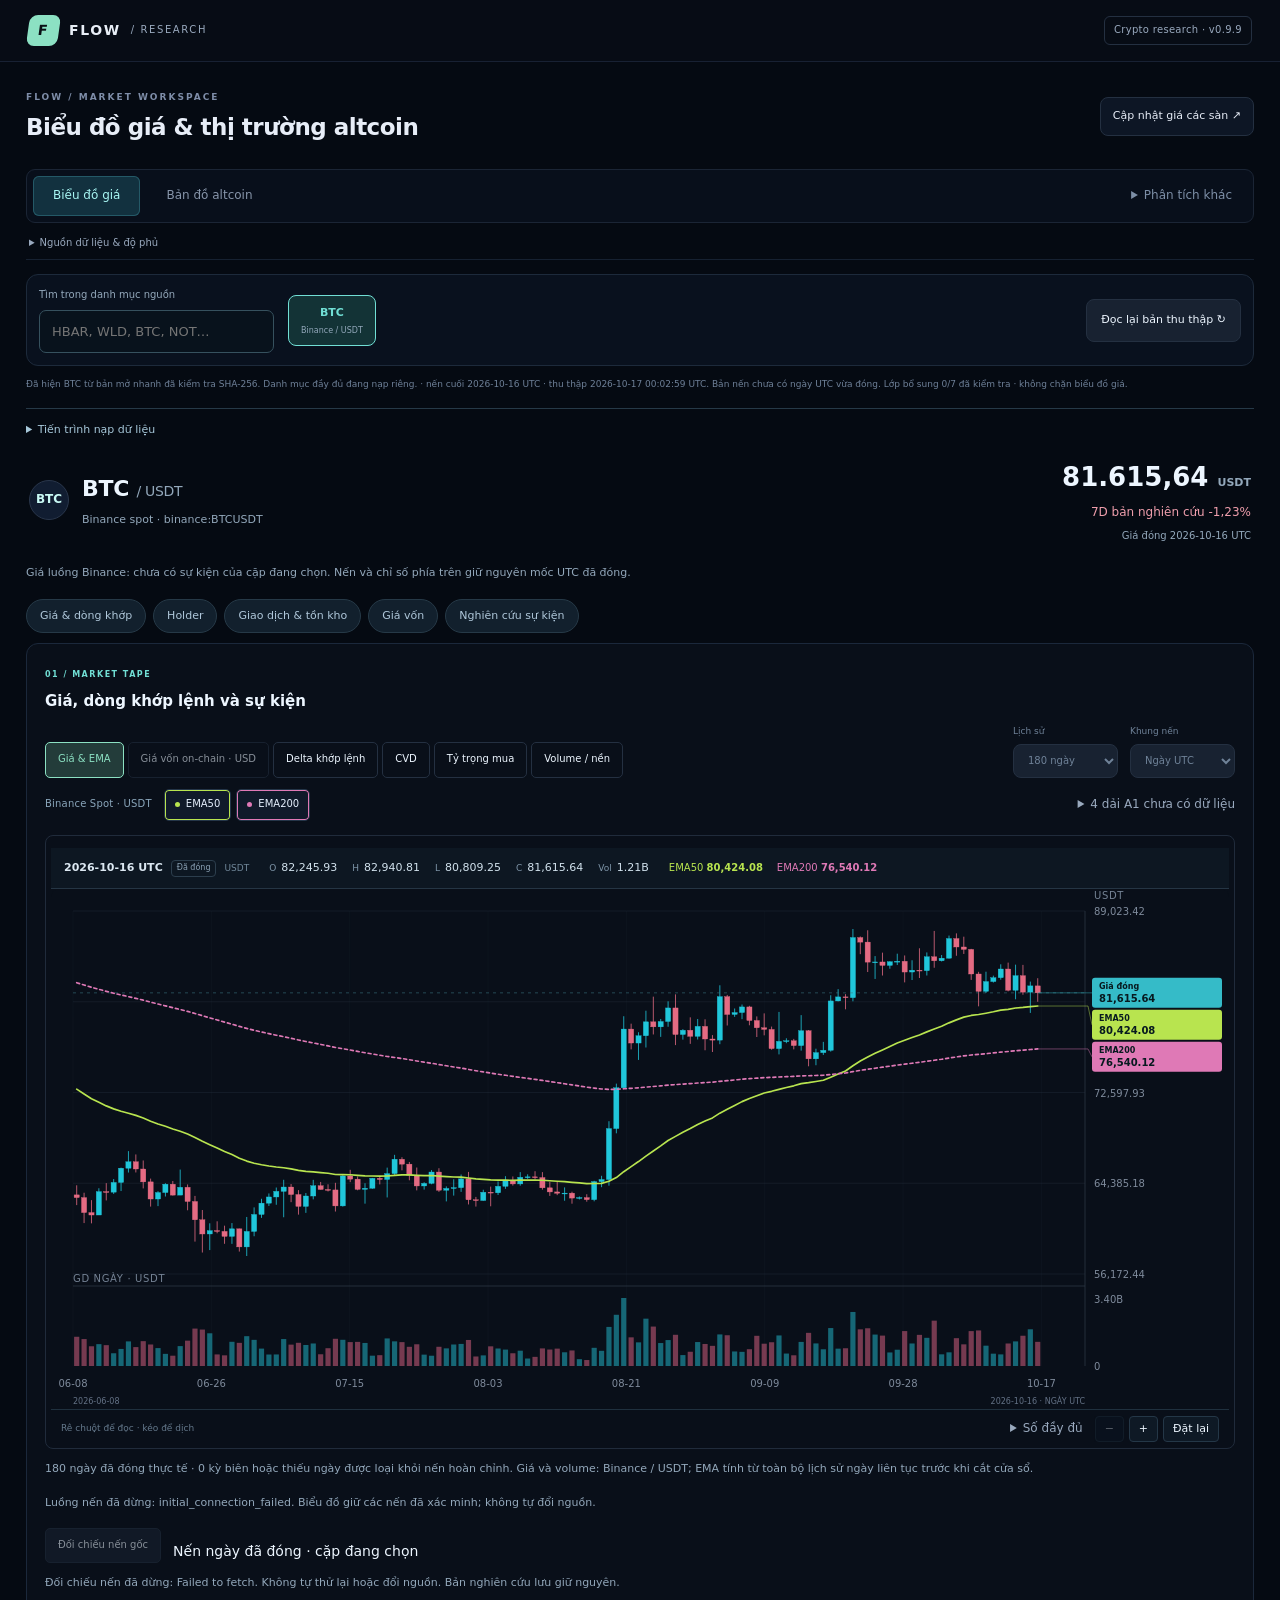
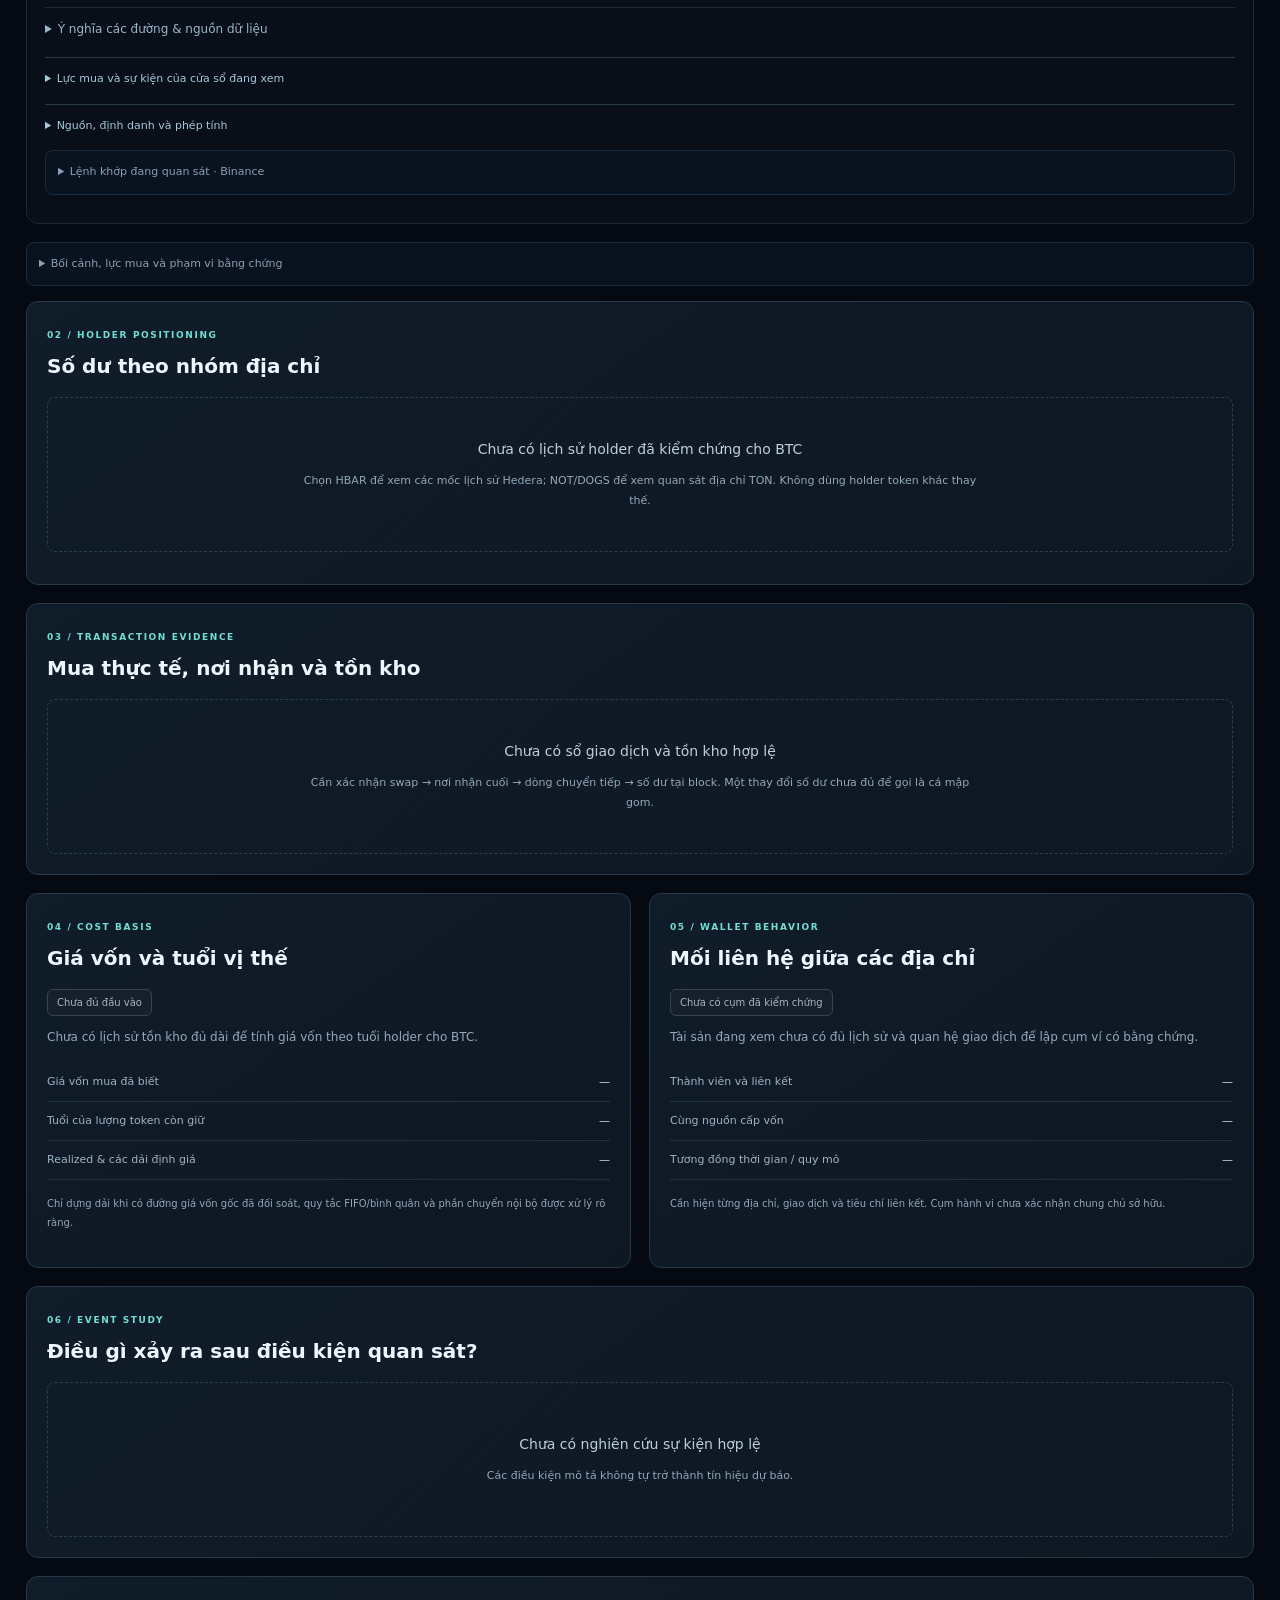
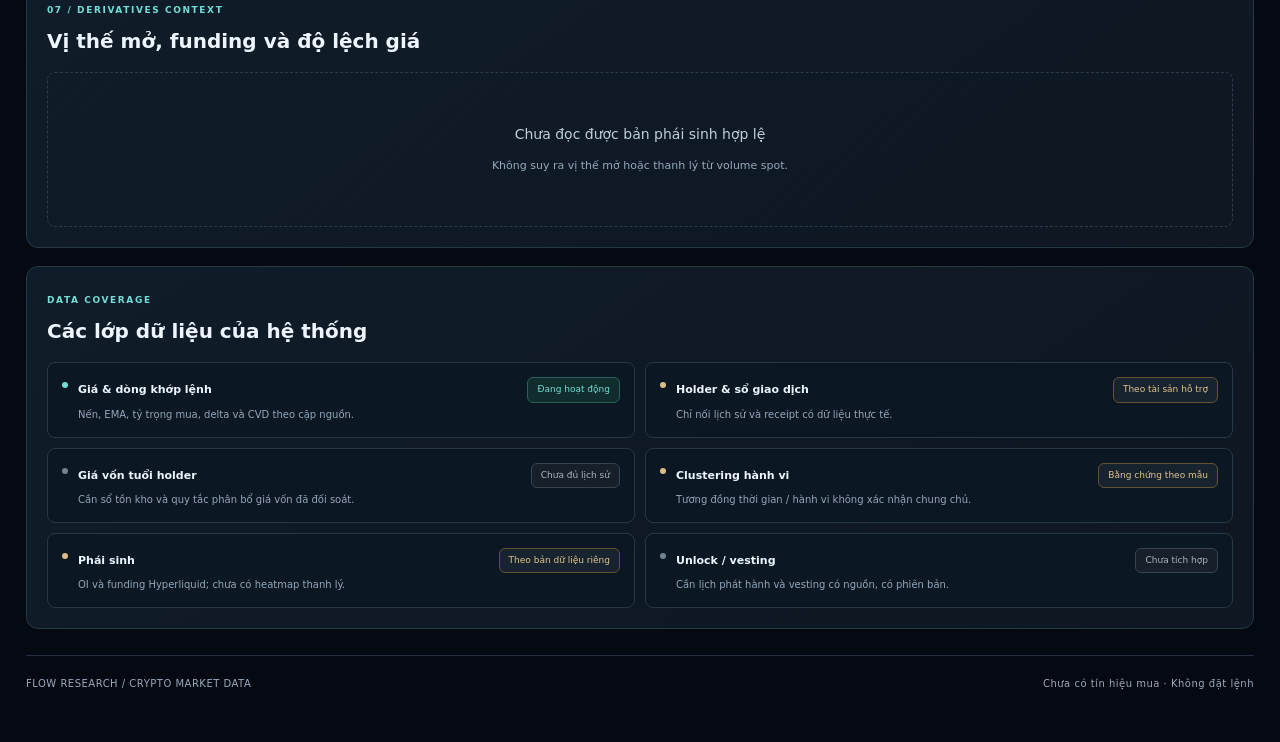
==== index.html @ a467e331 "Keep full-catalog scan scope accurate after source stops" ====
<!doctype html>
<html lang="vi">
<head>
<meta charset="utf-8">
<meta name="viewport" content="width=device-width,initial-scale=1">
<meta name="referrer" content="no-referrer">
<meta name="robots" content="noindex,nofollow">
<meta http-equiv="Content-Security-Policy" content="default-src 'none'; script-src 'self'; style-src 'self'; connect-src 'self' https://data-api.binance.vision https://api.bitget.com https://api.gateio.ws https://api.coingecko.com https://tonapi.io wss://data-stream.binance.vision wss://api.gateio.ws wss://ws.bitget.com https://api.coinlore.net; img-src 'self' data: https://c2.coinlore.com https://coin-images.coingecko.com https://assets.coingecko.com; base-uri 'none'; form-action 'none'; object-src 'none'">
<title>Flow Research · Crypto Market Research</title>
<link rel="stylesheet" href="style.css?v=94">
<link rel="stylesheet" href="terminal.css?v=98">
<link rel="stylesheet" href="market-overview.css?v=96">
<link rel="stylesheet" href="charts-view.css?v=98">
<link rel="stylesheet" href="cost-reference-view.css?v=95">
<link rel="stylesheet" href="market-hub.css?v=98">
<link rel="stylesheet" href="radar-view.css?v=96">
<link rel="stylesheet" href="focus-ui.css?v=95">
<script defer src="market.js?v=90"></script>
<script defer src="charts-core.js?v=90"></script>
<script defer src="charts-view.js?v=98"></script>
<script defer src="bubble-view.js?v=97"></script>
<script defer src="public-data.js?v=93"></script>
<script defer src="ecosystem.js?v=93"></script>
<script defer src="market-overview.js?v=95b"></script>
<script defer src="global-ui.js?v=96"></script>
<script defer src="live-market.js?v=94"></script>
<script defer src="live-orderflow.js?v=94"></script>
<script defer src="market-ui.js?v=97"></script>
<script defer src="coinlore-core.js?v=95"></script>
<script defer src="coinlore-live.js?v=96b"></script>
<script defer src="live-gate.js?v=95"></script>
<script defer src="live-bitget.js?v=95"></script>
<script defer src="market-windows.js?v=97"></script>
<script defer src="coingecko-market.js?v=99b"></script>
<script defer src="radar-view.js?v=97"></script>
<script defer src="market-hub.js?v=99b"></script>
<script defer src="holders.js?v=90"></script>
<script defer src="dex-evidence.js?v=90"></script>
<script defer src="onchain-ui.js?v=96"></script>
<script defer src="signal-core.js?v=90"></script>
<script defer src="instrument-classes.js?v=90"></script>
<script defer src="research-ui.js?v=96"></script>
<script defer src="intelligence-core.js?v=90"></script>
<script defer src="holder-history.js?v=90"></script>
<script defer src="chain-ledger.js?v=90"></script>
<script defer src="inventory-ledger.js?v=94"></script>
<script defer src="derivatives-core.js?v=93"></script>
<script defer src="cost-reference.js?v=95"></script>
<script defer src="cost-reference-view.js?v=95"></script>
<script defer src="live-candle.js?v=96"></script>
<script defer src="selected-history.js?v=97"></script>
<script defer src="terminal-ui.js?v=98"></script>
<script src="navigation.js?v=93" defer></script>
<script src="operations.js?v=97" defer></script>
</head>
<body class="focused-workspace">
<header><a class="brand" href="./"><span class="mark">F</span>FLOW<span class="wordmark">/ RESEARCH</span></a><span class="badge">Crypto research · v0.9.9</span></header>
<main>
<div class="workspace-title"><div><span class="eyebrow">FLOW / MARKET WORKSPACE</span><h1>Biểu đồ giá &amp; thị trường altcoin</h1></div><button id="load">Cập nhật giá các sàn ↗</button></div>
<nav aria-label="Các mục"><button class="tab active" data-panel="terminal">Biểu đồ giá</button><button class="tab" data-panel="market">Bản đồ altcoin</button><details class="nav-more"><summary>Phân tích khác</summary><div><button class="tab" data-panel="research">Bộ lọc giá &amp; lệnh</button><button class="tab" data-panel="onchain">Ví &amp; giao dịch</button><button class="tab" data-panel="evidence">Độ phủ tính năng</button><button class="tab" data-panel="method">Phương pháp</button></div></details></nav>
<details class="source-summary"><summary>Nguồn dữ liệu &amp; độ phủ</summary><div id="status" class="status" role="status" aria-live="polite">Đang kiểm tra dữ liệu…</div><p id="automation-status" class="status" role="status">Đang kiểm tra lịch cập nhật…</p><div class="metrics"><article><span>CẶP / SÀN</span><strong id="count">—</strong><small>Đếm riêng từng cặp/sàn</small></article><article><span>NGUỒN GIÁ</span><strong id="source-count">—</strong><small id="coverage-sub">Chưa kiểm tra kết nối</small></article><article><span>SỰ KIỆN MỚI NHẤT</span><strong id="asof" class="small-value">—</strong><small id="fetched">Thời điểm nguồn</small></article><article><span>PHẠM VI VÍ</span><strong id="wallet-scope" class="small-value">—</strong><small>Chi tiết trong Phân tích khác</small></article></div></details>
<section id="terminal" class="panel"></section>
<section id="research" class="panel" hidden>
<div class="card research-intro"><div class="card-head"><div><div class="eyebrow">BỘ LỌC MÔ TẢ ĐỘC LẬP · BINANCE SPOT / USDT</div><h2>Áp lực mua khi giá chưa tăng nhiều</h2><p class="small">Xem lực khớp lệnh 7D/30D và volume trên toàn danh mục nguồn, rồi kiểm tra biểu đồ dài ngày. Chưa xác nhận ví lớn tích lũy hoặc hiệu quả dự báo.</p></div><button id="research-reload">Đọc lại bản thu thập ↻</button></div>
<div class="metrics"><article><span>CẶP ĐÃ THỬ TRONG DANH MỤC</span><strong id="research-eligible">—</strong><small>Danh mục Binance spot/USDT tại lần thu thập</small></article><article><span>ĐỦ ĐẦU VÀO SAU LỌC LOẠI</span><strong id="research-valid">—</strong><small>Ít nhất 37 ngày liên tục · đủ taker/volume</small></article><article><span>ĐẠT ĐIỀU KIỆN ĐANG CHỌN</span><strong id="research-matched">—</strong><small>Chưa xác nhận bằng ví · chưa phải lệnh mua</small></article><article><span>NGÀY UTC ĐÃ ĐÓNG CUỐI</span><strong id="research-end" class="research-date">—</strong><small>Không dùng nến ngày đang hình thành</small></article></div>
<p id="research-status" class="small" role="status" aria-live="polite">Đang kiểm tra hồ sơ thu thập…</p>
<details class="research-criteria"><summary>Điều kiện lọc · xem và điều chỉnh số đo</summary><p class="small">Các ngưỡng mặc định là điều kiện nghiên cứu. Kết quả kiểm định lịch sử của cấu hình mặc định nằm trong Phân tích token; chỉnh ngưỡng ở đây không chạy lại kiểm định. Hai cửa sổ volume không chồng lấn; tỷ trọng mua tính bằng tổng quote, không lấy trung bình tỷ lệ từng ngày.</p><div class="criteria-inputs"><label>Taker mua 7D lớn hơn (%)<input id="criteria-buy7" type="number" value="52" min="0" max="100" step="0.5"></label><label>Taker mua 30D lớn hơn (%)<input id="criteria-buy30" type="number" value="50" min="0" max="100" step="0.5"></label><label>Giá 30D từ (%)<input id="criteria-price-min" type="number" value="-30" min="-100" step="1"></label><label>Giá 30D tối đa (%)<input id="criteria-price-max" type="number" value="15" min="-100" step="1"></label><label>Volume 7D / nền 30D tối thiểu<input id="criteria-volume" type="number" value="1.1" min="0" step="0.1"></label><button id="research-apply">Áp dụng điều kiện</button></div><p id="research-filter-status" class="small" role="status"></p></details>
<div class="research-filters"><label>Tìm mã trong toàn danh mục<input id="research-search" type="search" placeholder="WLD, HBAR, W, STRK, ZRO…" maxlength="80"></label><label>Hiển thị<select id="research-scope"><option value="candidate">Đạt điều kiện đang chọn</option><option value="eligible">Tất cả đủ dữ liệu</option><option value="all">Tất cả đã thu thập</option></select></label><label>Loại tài sản<select id="research-assets"><option value="excludeKnown">Ẩn bStocks/stablecoin/EUR đã xác minh</option><option value="all">Giữ toàn bộ danh mục gốc</option></select></label><label>Sắp xếp<select id="research-sort"><option value="delta7">Mua − bán chủ động 7D</option><option value="buyShare7">Tỷ trọng mua 7D</option><option value="buyShare30">Tỷ trọng mua 30D</option><option value="volumeRatio7vsPrior30">Volume / nền trước đó</option><option value="return30">Biến động 30D</option></select></label></div>
<p id="research-asset-note" class="small"></p><div id="research-body"><div class="chart-empty">Đang đọc nến có nguồn gốc và đối chiếu dữ liệu…</div></div><div class="pagination"><span id="research-page" class="small"></span><div><button id="research-prev" disabled>← Trước</button><button id="research-next" disabled>Tiếp →</button></div></div><p class="small">*Volume/ngày của 7 ngày cuối ÷ volume/ngày của 30 ngày ngay trước đó. Mua − bán chủ động là chênh lệch lệnh khớp, đơn vị USDT; chưa xác định người mua hoặc lượng token còn giữ.</p>
</div>
<div class="card chart-card"><div class="card-head"><div><div class="eyebrow">BẢN ĐỒ SỐ ĐO · KHÔNG PHẢI ASI</div><h2>Tỷ trọng mua 7D × biến động giá 30D</h2><p class="small">Bấm điểm hoặc tên cặp để xem nến, EMA200, delta, CVD và lịch sử tỷ trọng mua.</p></div><span class="badge">Nến ngày đã đóng · có thể kiểm tra nguồn</span></div><div id="research-map"></div><p id="research-map-meta" class="chart-note"></p><details><summary>Các cặp thiếu đầu vào và lỗi thu thập</summary><p id="research-exclusions" class="small"></p></details></div>
<div class="card prose"><h2>Phần giá vốn trong ảnh bạn gửi</h2><p>Ảnh WLD/HBAR/CC có giá vốn theo tuổi holder và các dải Realized, Balance, Delta, Undervalue, Diamond. Bản này có lịch sử số dư ở phạm vi đã ghi, nhưng chưa có sổ giá vốn và tuổi lô token để tính những giá trị đó; EMA50/EMA200 là đường trung bình giá và được ghi riêng. Chưa có bộ phân loại Strategic Capital hoặc Shark/Whale Action. Kiểm định bộ lọc lực mua được hiển thị riêng, chưa chứng minh khả năng phát hiện trước đợt tăng.</p><p class="small">Bộ lọc này chỉ dùng danh mục Binance đã thu thập. Bản đồ giá nhiều nguồn ở mục Thị trường và dữ liệu ví ở mục Ví & DEX có độ phủ khác nhau. Số cặp đã quét không đồng nghĩa số coin đã xác nhận cá mập mua.</p><p class="small">Nguồn phân loại: <a href="https://www.binance.com/vi/support/announcement/detail/4fea39f8b6e54e1b88e388fc90ce323e" target="_blank" rel="noopener noreferrer">Danh sách bStocks ↗</a> · <a href="https://www.binance.com/en/support/announcement/detail/65af5039eae04563b47e424b9cae77ed" target="_blank" rel="noopener noreferrer">XUSD ↗</a>. Phân loại được đối chiếu ngày 16/10/2026, chưa bảo đảm danh sách bao phủ mọi sản phẩm mới.</p></div>
</section>
<section id="market" class="panel" hidden>
<section id="market-hub" aria-label="Bản đồ altcoin nhiều nguồn"></section>
<details class="legacy-reference"><summary>Chi tiết luồng Binance</summary><section id="live-market" class="live-market-card" aria-label="Giá Binance trực tiếp"><div class="live-market-head"><div><strong>Binance Spot/USDT trực tiếp khi trang mở</strong><p id="live-market-status" class="small" role="status">Đang chuẩn bị luồng giá…</p></div><button id="live-market-toggle" type="button" aria-pressed="true">Tạm dừng</button></div><p id="live-market-clock" class="small"></p><p id="live-market-scope" class="small"></p></section>
</details>
<details class="legacy-reference"><summary>Tham chiếu CoinGecko · bản lưu và kiểm đếm nguồn</summary><div class="card chart-card global-card"><div class="card-head"><div><div class="eyebrow">THAM CHIẾU RỘNG · COINGECKO · USD</div><h2>Giá tổng hợp theo tài sản</h2><p class="small">Giá và biến động do nhà cung cấp báo cáo. Bấm bóng để xem định danh, số đo và thời điểm nguồn; thanh khoản khớp lệnh và sự đồng thuận giữa các nguồn chưa được xác minh cho mọi tài sản.</p></div><button id="global-refresh">Đọc lại bản quét</button></div>
<div class="metrics context-metrics"><article><span>TÀI SẢN CÓ GIÁ TRONG BẢN ĐỌC</span><strong id="global-priced">—</strong><small>Bản giá đã lưu · chờ xác minh phạm vi</small></article><article><span>MÃ TRONG DANH MỤC NGUỒN</span><strong id="global-catalog">—</strong><small>Xem sổ kiểm đếm và thời điểm từng đợt</small></article><article><span>CHUỖI CÓ DỮ LIỆU TVL</span><strong id="ecosystem-count">—</strong><small>DefiLlama · không phải dòng mua token</small></article></div>
<div class="global-controls"><label>Tìm tài sản<input id="global-search" type="search" placeholder="Bitcoin, Ethereum, W…" maxlength="80"></label><div class="segmented" aria-label="Khung biến động giá"><button data-global-period="24h" aria-pressed="true" class="selected">Ngày · 24H</button><button data-global-period="7d" aria-pressed="false">7 ngày</button><button data-global-period="30d" aria-pressed="false">30 ngày</button></div><label>Số bóng<select id="global-limit"><option value="150">150 · toàn cảnh</option><option value="80">80 · dễ đọc</option><option value="200">200 · bản đồ dày</option></select></label></div>
<p id="global-status" class="small" role="status">Đang đọc nguồn tham chiếu…</p><div id="global-map" class="chart-box market-chart"><div class="empty">Đang kiểm tra dữ liệu…</div></div><p id="global-meta" class="chart-note"></p><p id="global-coverage" class="small"></p><p id="global-updated" class="small"></p><p class="small">7D/30D ở đây là biến động giá trong cửa sổ của nhà cung cấp; nến tuần và tháng theo lịch UTC nằm trong chi tiết từng cặp sàn bên dưới. Không cộng volume USD tổng hợp với volume USDT từng sàn.</p></div>
</details>
<details class="card"><summary>Nhóm ngành và narrative · dữ liệu vốn hóa, volume có nguồn</summary><section id="market-sector-overview"></section></details>
<details class="card"><summary>Bối cảnh liên chuỗi · TVL và giá trị stablecoin lưu hành</summary><p class="small">Hai đại lượng mô tả hệ sinh thái; thay đổi giá trị không chứng minh tiền mới mua coin hoặc ví cá mập còn giữ.</p><div class="card-head"><h2>Giá trị stablecoin lưu hành · USD</h2><label>Lịch sử <select id="supply-window"><option value="30">30 ngày</option><option value="90" selected>90 ngày</option><option value="365">365 ngày</option></select></label></div><div id="supply-chart" class="supply-chart"></div><p id="supply-meta" class="small"></p><h3>10 chuỗi có TVL lớn nhất trong bản đọc</h3><div id="chains-table" class="table-scroll"></div><p id="chains-meta" class="small"></p><p class="small">Nguồn DefiLlama. Các bảng TVL và stablecoin ghép theo tên chuỗi trùng khớp; thiếu được để trống, chưa gộp tên đồng nghĩa hoặc tuyên bố bao phủ mọi blockchain.</p></details>
<div class="section-label"><div class="eyebrow">DỮ LIỆU THEO TỪNG SÀN · USDT</div><h2>Đối chiếu khớp lệnh và nến</h2><p class="small">Mỗi cặp/sàn được giữ riêng. Độ phủ bên dưới là danh mục USDT đủ điều kiện, không phải toàn bộ thị trường crypto.</p></div>
<div class="card filters-card"><div class="filters"><label>Tìm mã<input id="search" type="search" placeholder="BTC, W, STRK…" autocomplete="off" maxlength="80"></label><label>Nguồn thị trường<select id="source"><option value="all">Tất cả sàn đã kết nối</option><option value="binance">Binance</option><option value="bitget">Bitget</option></select></label><label>Sắp xếp bảng<select id="sort"><option value="turnover24">Giá trị giao dịch 24H</option><option value="base">Tên mã</option><option value="return24">Biến động giá 24H</option></select></label></div></div>
<div class="card chart-card"><div class="card-head"><div><div class="eyebrow">THỊ TRƯỜNG SPOT · 24 GIỜ</div><h2>Bản đồ thị trường</h2><p class="small">Màu thể hiện giá tăng/giảm. Bấm vào một điểm để xem nến và lực khớp lệnh.</p></div><div class="segmented"><button id="view-bubbles" class="selected" aria-pressed="true">Bong bóng</button><button id="view-scatter" aria-pressed="false">Giá × giao dịch</button></div></div><div class="bubble-options"><label>Kích thước bóng<select id="bubble-size"><option value="magnitude">Theo biến động giá</option><option value="equal">Bằng nhau</option><option value="turnover">Theo giá trị giao dịch</option></select></label><label>Số bóng<select id="bubble-count"><option value="150">150</option><option value="80">80</option><option value="200">200</option></select></label></div><div id="overview-chart" class="chart-box empty"><strong>Đang đọc dữ liệu…</strong></div><p id="overview-meta" class="chart-note"></p><details><summary>Các cặp bị loại khỏi biểu đồ</summary><p id="chart-exclusions" class="small"></p></details></div>
<div class="card chart-card"><div class="card-head"><div><div class="eyebrow">NẾN NGÀY ĐÃ ĐÓNG · BINANCE</div><h2>Bản đồ lực mua 7 ngày</h2><p class="small">Trục ngang: giá 7D. Trục dọc: tổng quote chủ động mua / tổng quote giao dịch 7D.</p></div><span class="badge">Chưa phải ASI hoặc cá mập</span></div><div id="flow-chart" class="chart-box empty"><strong>Đang kiểm tra lịch sử có nguồn…</strong></div><p id="flow-meta" class="chart-note"></p><details><summary>Chi tiết thiếu dữ liệu và ghi nhận của bộ thu thập</summary><p id="flow-exclusions" class="small"></p></details><div class="history-actions"><label>Đọc lại lịch sử theo bộ lọc<select id="history-count"><option value="30">30 cặp Binance có giao dịch lớn nhất</option><option value="100">100 cặp Binance có giao dịch lớn nhất</option><option value="all">Tất cả cặp Binance đang lọc</option></select></label><button id="load-history">Cập nhật lịch sử</button><button id="cancel-history" hidden>Dừng</button></div><p id="history-status" class="small" role="status"></p><p class="small">Bitget và Gate không có trường taker mua trong nguồn nến đang dùng; WhiteBIT chưa hỗ trợ nến lịch sử. Các nguồn này không được đặt lên trục lực mua Binance. Những cặp chưa đủ lịch sử hoặc thiếu ngày sẽ bị loại có lý do.</p></div>
<div class="card"><div class="card-head"><div><h2>Độ phủ nguồn dữ liệu</h2><p class="small">Số cặp được đối chiếu với danh sách niêm yết của từng sàn. Nguồn lỗi và dữ liệu cũ luôn được ghi rõ.</p></div><span class="badge">4 sàn đã kết nối · độ phủ riêng từng lớp</span></div><div id="coverage" class="source-grid"></div><p class="small">Binance, Gate, WhiteBIT: cặp spot/USDT đang hoạt động; nguồn danh mục này chưa phân loại tài sản cơ sở. Bitget: chỉ sản phẩm được nguồn phân loại crypto. Danh mục chưa được xác nhận chỉ gồm coin thuần crypto và chưa bao phủ toàn thị trường. Giao dịch trên sàn không xác định người mua.</p></div>
<div class="card"><div class="card-head"><div><h2>Danh mục khám phá</h2><p class="small">Danh sách lấy từ nguồn, không giới hạn ở 25 mã khởi tạo. Mỗi dòng là một cặp trên một sàn.</p></div><button id="export" disabled>Xuất bằng chứng</button></div>
<div id="table" class="empty"><strong>Chưa có dữ liệu hợp lệ</strong><p>Số liệu chỉ xuất hiện sau khi đọc được nguồn hoặc bản lưu có nguồn gốc.</p></div>
<div class="pagination"><span id="page-info" class="small"></span><div><button id="prev" disabled>← Trước</button><button id="next" disabled>Tiếp →</button></div></div>
</div>
<details class="card"><summary>Nhật ký đọc nguồn</summary><pre id="log">Chưa gửi yêu cầu mạng.</pre></details>
</section>
<section id="onchain" class="panel" hidden>
<div class="section-label onchain-intro"><div class="eyebrow">BẰNG CHỨNG ON-CHAIN · PHẠM VI ĐÃ KẾT NỐI</div><h2>Từ giao dịch tới số dư thực tế</h2><p class="small">Trang này giữ dữ liệu ba token TON và mẫu pool WETH/USDC. Mục Phân tích token bổ sung lịch sử HBAR và giao dịch UNI/LINK/AAVE. Địa chỉ tài khoản, người gửi giao dịch, nơi nhận token và chủ sở hữu hưởng lợi là những khái niệm khác nhau. Chưa xác nhận cá mập tích lũy hoặc tái tạo mô hình A1Radar.</p></div>
<div class="card holders-card"><div class="card-head"><div><div class="eyebrow">TON MAINNET · TONAPI</div><h2>Top địa chỉ giữ token</h2><p class="small">Phân bố số dư và thay đổi giữa các lần đọc thật, theo đúng master contract.</p></div><button id="holder-refresh" disabled>Cập nhật token đang chọn ↗</button></div>
<div id="holder-tokens" class="segmented" aria-label="Token TON"><button data-holder-token="ston" class="selected" aria-pressed="true">STON</button><button data-holder-token="not" aria-pressed="false">NOT</button><button data-holder-token="dogs" aria-pressed="false">DOGS</button></div>
<p id="holder-status" class="small" role="status" aria-live="polite">Đang kiểm tra bản số dư có nguồn…</p>
<div id="holders-body"><div class="chart-empty">Đang đọc dữ liệu TON…</div></div>
<div id="holder-controls" hidden><div class="holder-filters"><label>Tìm địa chỉ hoặc nhãn nguồn<input id="holder-search" type="search" maxlength="100" placeholder="Địa chỉ, Binance, DEX…"></label><label>Nhóm thứ hạng<select id="holder-group"><option value="all">Tất cả top 1.000</option><option>1–100</option><option>101–200</option><option>201–300</option><option>301–500</option><option>501–1000</option></select></label></div><div id="holders-table"></div><div class="pagination"><span id="holder-page" class="small"></span><div><button id="holder-prev">← Trước</button><button id="holder-next">Tiếp →</button></div></div><p class="small">*Giao diện ví là trường is_wallet của nguồn, không phải xác nhận người thật. Nhãn nguồn chưa được xác minh danh tính chủ sở hữu. Tài khoản chủ và jetton wallet contract được hiển thị riêng khi mở địa chỉ.</p></div></div>
<div class="card dex-card"><div class="card-head"><div><div class="eyebrow">ETHEREUM · UNISWAP V3 · GECKOTERMINAL + RPC</div><h2>Giao dịch DEX và số dư tại block finalized</h2><p class="small">Mẫu swap WETH / USDC 0,05% và số dư của các địa chỉ gửi được chọn.</p></div><span class="badge">Bản quan sát có thời điểm · một pool</span></div><p id="dex-status" class="small" role="status">Đang kiểm tra nguồn giao dịch và block…</p><div id="dex-body"><div class="chart-empty">Đang đọc dữ liệu Ethereum…</div></div></div>
<div class="card prose"><h2>Lịch sử holder theo nguồn</h2><p>HBAR trong Phân tích token có 30 quan sát ngày thực và mốc 30D/90D, so sánh nhóm địa chỉ cố định, tùy chọn loại tài khoản hạ tầng đã có danh sách nguồn. TON ở trang này so sánh các lần đọc thực có sẵn; chưa có chuỗi ngày dài tương đương HBAR. Địa chỉ thiếu được để trống hoặc hiển thị khoảng chặn theo ngưỡng nguồn, không thay bằng số 0.</p></div>
</section>
<section id="evidence" class="panel" hidden>
<div class="card prose"><div class="eyebrow">ĐỐI CHIẾU A1RADAR · TRẠNG THÁI KIỂM CHỨNG</div><h2>Chưa xác minh số liệu trùng A1</h2><p>Chưa có cặp số đo trực tiếp đủ điều kiện đối chiếu cùng tài sản, sàn, thời điểm và cửa sổ. Trang MEFI của A1 đang yêu cầu đăng nhập; ảnh tham chiếu không ghi đủ khóa đo. Không đánh dấu “khớp A1” bằng cách so hai số khác thời điểm hoặc khác đơn vị. Tài liệu tính năng ngày 07/08/2026 có trước các thay đổi ASI/MFI và clustering trong tháng 9; chưa phải đặc tả thực thi hiện hành đầy đủ.</p><div class="table-scroll"><table class="feature-matrix"><thead><tr><th>Số đo</th><th>Điều đã kiểm tra</th><th>Kết luận</th></tr></thead><tbody><tr><td>Daily Net Order Flow</td><td>Tài liệu A1 mô tả mua chủ động trừ bán chủ động. Flow dùng quote USDT của Binance, nến đóng theo UTC.</td><td>Cùng ý tưởng đo; tài liệu chưa chốt sàn, đơn vị và múi giờ để xác nhận bằng số.</td></tr><tr><td>Biểu đồ ngành</td><td>A1 mô tả kích thước theo FDV; Flow dùng vốn hóa lưu hành do CoinGecko báo cáo.</td><td>Hai đại lượng khác nhau. Biến động định giá không chứng minh tiền mua ròng.</td></tr><tr><td>ASI, Strategic Capital và SmartBands</td><td>ASI cần lịch sử nhóm ví và nhãn loại trừ. Chưa có danh sách ví, trọng số đầy đủ hoặc giá vốn lô token của A1.</td><td>Chưa tái tạo và chưa thể xác nhận tương đương.</td></tr></tbody></table></div><details><summary>Ví dụ DUSK trong ảnh và điều kiện để so đúng</summary><p>Ảnh A1 ghi giá $0,1210, biến động 24H +12,86% và volume $18,51M. Kho Binance DUSK/USDT có nến đóng ngày 16/10/2026 UTC: 0,1237 USDT, thay đổi so giá đóng hôm trước +12,25045%, quote volume 3.643.299,8722 USDT. Ảnh chưa ghi rõ sàn, thời điểm và phạm vi USD tổng hợp nên đây không phải cặp đo có thể tính sai lệch.</p><p>Đối chiếu hợp lệ cần định danh tài sản theo chain/contract, sàn và thị trường, quote currency, đầu/cuối cửa sổ, múi giờ, thời điểm nguồn, đơn vị, phép tổng hợp, quy tắc làm tròn và phiên bản công thức.</p></details><div class="source-links"><a href="https://docs.a1radar.com/vi/features/daily-net-order-flow" target="_blank" rel="noopener noreferrer">A1 · Net Order Flow ↗</a><a href="https://docs.a1radar.com/vi/features/sector-performance" target="_blank" rel="noopener noreferrer">A1 · Nhóm ngành ↗</a><a href="https://docs.a1radar.com/vi/features/accumulation-strength-index" target="_blank" rel="noopener noreferrer">A1 · ASI ↗</a></div></div>
<div class="card prose"><div class="eyebrow">TỪ DỮ LIỆU ĐẾN BẰNG CHỨNG</div><h2>Những biểu đồ nào đã có dữ liệu?</h2><div class="evidence-list"><div><span class="pill positive">Đã có nguồn đo</span><h3>Giá, nến, volume và lực khớp lệnh</h3><p>Bản đồ tổng hợp có phạm vi và trạng thái lượt quét ghi riêng theo CoinGecko ID, có biến động 1H/24H/7D/30D/1Y khi nguồn cung cấp; bản đồ giá/volume bốn sàn; bản đồ tỷ trọng taker mua Binance; nến và volume theo ngày. Với nguồn có taker, có chênh lệch mua/bán chủ động và CVD trong cửa sổ đã chọn.</p></div><div><span class="pill positive">Đã có số dư trong phạm vi nhỏ</span><h3>Lịch sử số dư và giao dịch mua thực</h3><p>HBAR có 30 quan sát ngày, mốc 30D/90D và nhóm holder cố định; TON có top 1.000 theo các lần đọc thật. Mẫu 30 giao dịch UNI/LINK/AAVE đối chiếu receipt, nơi nhận và lịch sử số dư 30 ngày. Bốn địa chỉ nhận đều là hợp đồng; chưa xác minh chủ sở hữu hoặc cá mập.</p></div><div><span class="pill warning">Chưa có mô hình và dữ liệu phù hợp</span><h3>Smart Bands, ASI, MEFI và bản đồ thanh lý</h3><p>Các dải giá vốn on-chain, mô hình chấm điểm và mức thanh lý không thể suy ra từ ticker giá/volume. Chưa xác nhận tương đương A1Radar. Bộ lọc lực mua có nghiên cứu sự kiện, chi phí giả định, đối chứng và các trường hợp thất bại; chưa chứng minh lợi thế dự báo.</p></div></div><h3>Đối chiếu đầy đủ các nhóm biểu đồ bạn gửi</h3><div class="table-scroll"><table class="feature-matrix"><thead><tr><th>Biểu đồ tham chiếu</th><th>Trạng thái trong Flow Research</th><th>Dữ liệu/phương pháp còn cần</th></tr></thead><tbody>
<tr><td>Bong bóng, giá và volume</td><td>Đã có: USD 1H/24H/7D/30D/1Y theo trường nguồn; bong bóng/cột/top tăng giảm/ngược BTC và bốn sàn USDT</td><td>Độ phủ từng tập được ghi riêng; chưa gộp cùng ticker thành cùng token</td></tr>
<tr><td>Nến ngày/tuần/tháng, EMA</td><td>Đã có khung UTC; SMA20, EMA50 và EMA200 khi đủ 200 ngày</td><td>Đã có cửa sổ 180/365 ngày; đường MA không phải SmartBands</td></tr>
<tr><td>Daily Net Order Flow, CVD</td><td>Đã có taker delta Binance theo cặp</td><td>Không xác định danh tính người mua hoặc toàn bộ dòng vốn thị trường</td></tr>
<tr><td>Net Buy/Sell theo vùng giá</td><td>Đã có vùng giá mua/bán chủ động của luồng Binance đang quan sát; chưa có lịch sử đủ 1D/7D/30D. Mẫu DEX giữ riêng</td><td>Luồng lưu trong bộ nhớ từ khi mở trang; phải thu thập lịch sử liên tục để có vùng giá đầy đủ nhiều ngày</td></tr>
<tr><td>Money Flow: MFI Spike, Momentum, Ignition, Blaze, Shark/Whale Action, LNC</td><td>Đã có mốc bất thường volume, momentum và lực mua với công thức công khai; chưa tái tạo tín hiệu A1 hoặc xác nhận Shark/Whale</td><td>Định nghĩa tín hiệu, dữ liệu gốc và quy tắc gán nhãn; không đổi volume spike thành “whale”</td></tr>
<tr><td>Holder Flow, Holder Momentum, Gini</td><td>Đã có nhóm holder HBAR cố định theo 30 ngày và mốc 30D/90D; TON theo các lần đọc thật. Chưa có Gini toàn bộ holder</td><td>Cần lịch sử dài ngày, độ phủ địa chỉ ngoài top, chủ sở hữu hưởng lợi và quy tắc loại ví sàn/dự án</td></tr>
<tr><td>Clustering Wallets</td><td>Chưa có mô hình cụm ví</td><td>Giao dịch ví, thời điểm, khối lượng, thuật toán nhóm và độ tin cậy</td></tr>
<tr><td>ASI, Strategic Capital, ELITE, Market Maker Accumulation, MEFI</td><td>Chưa triển khai mô hình tương đương</td><td>Lịch sử ví, thời gian giữ, lợi nhuận quá khứ, nhãn sàn/dự án/MM và mô hình được kiểm chứng</td></tr>
<tr><td>Smart Positioning Radar: giá vốn theo tuổi holder</td><td>Chưa có lớp dữ liệu để tính</td><td>Lịch sử token theo từng ví/lô tuổi, giá lúc chuyển và phương pháp tổng hợp; không thay bằng volume trung bình</td></tr>
<tr><td>SmartBands: Realized, Balance, Delta, Undervalue, Diamond</td><td>Chưa có dải giá vốn on-chain</td><td>Lịch sử giá trị khi token di chuyển và công thức dải; SMA/EMA không thay thế</td></tr>
<tr><td>Perp Trades, LSDI, Net Force, bản đồ thanh lý</td><td>Đã có OI/funding/basis Hyperliquid, cửa sổ 90 ngày funding cho 32 hợp đồng, có ghi rõ lịch sử thiếu; chưa có vị thế toàn thị trường hoặc bản đồ thanh lý</td><td>Lệnh khớp, OI/vị thế, mở/đóng và giả định đòn bẩy; thanh lý đã xảy ra khác bản đồ thanh lý mô hình</td></tr>
<tr><td>Unlock Risk, DSSI, Gem Radar</td><td>Chưa có lịch unlock hoặc đủ trục để chấm điểm</td><td>Phân bổ/vesting được xác minh và các lớp holder, phái sinh, MEFI còn thiếu</td></tr>
<tr><td>Bối cảnh chuỗi, stablecoin</td><td>Đã có TVL và định giá stablecoin theo DefiLlama</td><td>Không diễn giải TVL/giá trị lưu hành tăng thành tiền mua ròng altcoin</td></tr>
</tbody></table></div><p class="small">Đây là đối chiếu phạm vi, không phải xác nhận các mô hình A1 có hiệu quả dự báo. Các biểu đồ chưa đủ dữ liệu được giữ ở trạng thái chưa triển khai, không điền mô phỏng.</p><p class="note">Taker delta = mua chủ động − bán chủ động, đơn vị USDT. Đây không phải tiền mới vào thị trường, thay đổi số dư ví hoặc bằng chứng cá mập còn giữ hàng.</p></div>
</section>
<section id="method" class="panel" hidden>
<div class="card prose"><div class="eyebrow">PHẠM VI CÓ THỂ ĐỐI CHIẾU</div><h2>Đọc đúng số liệu trước khi tìm chiến lược.</h2><p><strong>Danh mục:</strong> Binance, Bitget, Gate và WhiteBIT Spot, chỉ cặp USDT còn hoạt động theo metadata của nguồn. Binance exchangeInfo đang dùng không có nhãn crypto/cổ phiếu/ETF hoặc loại tài sản cơ sở; điều kiện spot không đủ để xác nhận mọi mã là coin thuần crypto. Chưa loại mã bằng cách đoán tên hoặc hậu tố. Sản phẩm được Bitget phân loại là cổ phiếu hoặc tài sản khác không nằm trong phạm vi quét crypto này. Một token có thể xuất hiện ở nhiều sàn; hệ thống giữ riêng từng dòng và chưa xác minh hợp đồng để gộp tài sản.</p><p><strong>Giá 24H:</strong> biến động theo cửa sổ ticker của từng sàn. <strong>GD 24H:</strong> giá trị giao dịch theo quote currency USDT, không phải vốn hóa, độ sâu thanh khoản hoặc dòng vốn mới. Chế độ mặc định dùng bóng bằng nhau để dễ đọc; tùy chọn theo giao dịch mới dùng diện tích tỷ lệ quote turnover; bản đồ giá × giao dịch dùng trục log10 và loại các dòng turnover bằng 0 có thông báo. Không lấy trung bình tỷ lệ mua giữa các sàn.</p><p><strong>Lịch sử:</strong> chỉ dùng nến ngày UTC đã đóng. Giá 7/30 ngày so sánh các giá đóng cửa cách nhau đúng 7/30 ngày. Bản lưu diện rộng kiểm tra 31 ngày liên tục; chuỗi ngắn hơn có thể chỉ cung cấp 7D nếu có đủ 8 giá đóng cửa liên tục, còn 30D để thiếu. Giá trị giao dịch/ngày là trung bình 20 nến. Taker mua 7D bằng tổng quote mua chủ động chia tổng quote giao dịch của cùng bảy nến; không phải trung bình các tỷ lệ theo ngày.</p><p><strong>Delta và CVD:</strong> quote bán chủ động = tổng quote − quote mua chủ động; delta = quote mua − quote bán. CVD cộng dồn delta trong cửa sổ đang xem, mốc 0 nằm trước ngày đầu tiên. Giá đóng cửa trên biểu đồ delta có trục riêng bên phải. Khi nguồn thiếu taker thì không suy ra hoặc điền CVD bằng 0.</p><p><strong>Bản lưu diện rộng:</strong> giữ các giá đầu/cuối, tổng quote và buy quote, ngày quan sát, nguồn và mã băm phản hồi. Chương trình thu thập kiểm tra tính liên tục trước khi tạo tóm tắt. Kho nến nghiên cứu chứa nến đã kiểm tra của 511 cặp, tới 401 ngày mỗi cặp. Trình duyệt đối chiếu SHA-256 cả tệp gzip lẫn nội dung giải nén; nghiên cứu sự kiện còn đối chiếu hash kho nến và bốn tệp mã tính toán. Bản tóm tắt thị trường cũ có độ sâu kiểm tra riêng, không thay thế kho nến này.</p><p><strong>Thời điểm:</strong> ticker REST quá 15 phút được ghi là cũ. Luồng Binance trực tiếp dùng ngưỡng 5 giây riêng từng mã và chỉ chạy khi trang đang mở; sự kiện tạo ticker khác thời điểm giao dịch cuối. Luồng lệnh khớp của token đang chọn chỉ thống kê phần nhận thực tế trong tối đa 30 phút / 10.000 giao dịch, có ghi gián đoạn. Bản đồ cũ được phép xem dưới nhãn bản lưu kèm khoảng thời gian nguồn; không đổi nhãn thành dữ liệu trực tiếp. Nến thiếu ngày UTC đã đóng mới nhất không được coi là bản đồ lực mua hiện tại. Nếu nguồn lỗi thì dữ liệu đã lưu giữ nguyên thời điểm. Workflow GitHub Actions được cấu hình mỗi 6 giờ. Lần chạy thử 17/10/2026 chưa khởi động được bộ thu thập; xem trạng thái vận hành ở đầu trang. Chưa coi lịch này đang hoạt động. Nguồn lỗi giữ nguyên bản trước và thời điểm cũ. Giá các sàn đọc trực tiếp trên trình duyệt có lịch riêng; nút đọc lại bản quét CoinGecko chỉ tải bản đã xuất bản.</p><p><strong>Ví và DEX:</strong> TON dùng số dư nguyên đơn vị nhỏ nhất, nhận dạng theo master contract, phân biệt tài khoản chủ và jetton wallet. API không trả block chung nên đây là quan sát indexer theo khoảng thu thập, không phải số dư toàn nhóm tại một block cố định. Ethereum đọc ERC20 balanceOf tại một block finalized có kiểm tra hash trước/sau; chỉ đối chiếu giao dịch trước block đó. Sender khác recipient và chưa xác định chủ sở hữu hưởng lợi. Không ghép token với dữ liệu sàn theo ticker.</p><p><strong>Phần nghiên cứu riêng:</strong> công thức, tham số chiến lược, nhãn ví riêng và khóa truy cập không được đưa vào kho public này. Chưa có backend nghiên cứu riêng hoặc đăng nhập. Nghiên cứu sự kiện công khai dùng danh mục đang niêm yết, có thiên lệch sống sót và không phải kiểm định ngoài mẫu. Nội dung gửi đến trình duyệt có thể được xem và sao chép.</p><p>Không dùng dữ liệu mô phỏng để điền bảng. Lỗi nguồn, thiếu lịch sử và số 0 được phân biệt. Kiểm thử phần mềm không chứng minh lợi nhuận đầu tư.</p>
<p><strong>Bằng chứng tích lũy:</strong> giao dịch mua, số dư tăng, giữ qua thời gian và danh tính là các lớp riêng. Mua nhiều không chứng minh tăng tồn kho; số dư tăng chưa xác nhận mua. Các địa chỉ hợp đồng có thể là router, lưu ký hoặc chiến lược. Lịch sử số dư không chứng minh lô token mua ban đầu còn nguyên. Mẫu DEX chọn các giao dịch lớn trong nguồn quan sát, không đại diện mọi người mua.</p><p><strong>Kiểm định:</strong> chỉ xét lần bắt đầu điều kiện quan sát được, vào giá mở nến kế tiếp, tránh sự kiện chồng lấn 30 ngày, tính kịch bản phí và trượt giá mỗi phía. Đối chiếu BTC và nhóm cùng ngày/thanh khoản; giữ cả lỗ, thiếu và chưa đủ kỳ. Danh mục và phân loại được xác lập hiện tại nên kết quả có thiên lệch sống sót và phân loại hồi cứu.</p><p><strong>Tuần và tháng:</strong> gộp OHLC từ toàn bộ nến ngày sẵn có, giữ giá mở đầu kỳ, cao/thấp cực trị và giá đóng cuối kỳ, cộng volume cùng đơn vị. Chỉ vẽ kỳ đầy đủ; thiếu ngày hoặc kỳ đang hình thành được loại. Cửa sổ 30/90/120/180/365 ngày được áp dụng sau khi gộp và giữ nguyên các kỳ hoàn chỉnh giao với cửa sổ. SMA20/EMA50/EMA200 là chỉ báo giá, không phải SmartBands hoặc giá vốn holder.</p><p><strong>Độ rộng bổ sung:</strong> CoinGecko là lớp giá tổng hợp USD riêng với dữ liệu USDT từng sàn. Danh mục hoạt động được đóng băng trước lượt quét, chia yêu cầu theo ID rồi kiểm tra lại thay đổi danh mục. Mỗi ID có trạng thái có giá, không có giá, thiếu, lỗi hoặc chưa xử lý. Các đợt không cùng thời điểm; xem khoảng thu thập và tuổi giá tại từng lần đọc. Lượt lỗi giữ nguyên bản hoàn chỉnh trước đó. DefiLlama cung cấp TVL và định giá stablecoin lưu hành; thay đổi có thể do giá, tỷ giá, phát hành/thu hồi và điều chuyển, chưa phải dòng mua ròng token.</p><div class="source-links"><a href="https://developers.binance.com/docs/binance-spot-api-docs/rest-api/market-data-endpoints" target="_blank" rel="noopener noreferrer">Binance · Market data ↗</a><a href="https://www.bitget.com/docs/catalog/market/market-data" target="_blank" rel="noopener noreferrer">Bitget · Phân loại sản phẩm ↗</a><a href="https://www.bitget.com/api-doc/spot/market/Get-Tickers" target="_blank" rel="noopener noreferrer">Bitget · Tickers ↗</a><a href="https://www.bitget.com/api-doc/spot/market/Get-Candle-Data" target="_blank" rel="noopener noreferrer">Bitget · Nến lịch sử ↗</a></div></div>
</section>
<footer><span>FLOW RESEARCH <span class="muted">/</span> CRYPTO MARKET DATA</span><span>Chưa có tín hiệu mua · Không đặt lệnh</span></footer>
</main>
<dialog id="detail"><div class="card-head"><div><div class="eyebrow">HỒ SƠ BẰNG CHỨNG</div><h2 id="detail-title"></h2></div><button id="close" aria-label="Đóng chi tiết">Đóng ×</button></div><div id="detail-body"></div></dialog>
<dialog id="research-detail"><div class="card-head"><div><div class="eyebrow">LỊCH SỬ SỐ ĐO · CHƯA XÁC NHẬN VÍ</div><h2 id="research-detail-title"></h2></div><button id="research-detail-close">Đóng ×</button></div><div id="research-detail-body"></div></dialog>
<dialog id="global-detail"><div class="card-head"><h2 id="global-detail-title"></h2><button id="global-detail-close">Đóng ×</button></div><div id="global-detail-body"></div></dialog>
<noscript><p>Cần bật JavaScript để đọc dữ liệu thị trường.</p></noscript>
</body>
</html>
---- style.css ----
:root{color-scheme:dark;--bg:#0a0e14;--card:#101722;--border:#243041;--text:#e8eef6;--muted:#99a9be;--accent:#8ce1c3;--amber:#efc990;--red:#ef9eac}*{box-sizing:border-box}body{margin:0;background:var(--bg);color:var(--text);font:14px/1.65 system-ui,-apple-system,"Segoe UI",sans-serif}header{max-width:1440px;margin:auto;padding:25px 36px;display:flex;align-items:center;justify-content:space-between;border-bottom:1px solid var(--border)}a{color:var(--accent);text-underline-offset:4px}.brand{display:flex;align-items:center;gap:10px;text-decoration:none;color:var(--text);font-weight:700;letter-spacing:1.6px}.mark{display:inline-grid;place-items:center;width:31px;height:31px;background:var(--accent);color:var(--bg);border-radius:8px;transform:skew(-8deg)}.wordmark{font-size:10px;color:var(--muted);font-weight:500}main{max-width:1440px;margin:auto;padding:38px 36px}.hero{display:flex;justify-content:space-between;align-items:flex-end;gap:30px;margin-bottom:28px}.eyebrow{font-size:10px;letter-spacing:2.3px;color:var(--accent);font-weight:650;margin-bottom:12px}h1{font-size:clamp(33px,3.3vw,48px);font-weight:600;line-height:1.14;letter-spacing:-1.5px;margin:0 0 18px}h1 span{color:var(--muted)}h2{font-size:19px;line-height:1.5;font-weight:600;margin:0 0 4px}p{margin:10px 0}.lead{max-width:650px;color:var(--muted);font-size:14px;margin-bottom:0}.hero-actions{text-align:right;flex-shrink:0}.small{font-size:12px;color:var(--muted);line-height:1.6}.badge{border:1px solid var(--border);border-radius:6px;padding:5px 9px;color:var(--muted);font-size:10px;letter-spacing:.3px;white-space:nowrap}button,input,select{font:inherit;color:inherit}button,select{border:1px solid var(--border);background:#182231;border-radius:8px;padding:9px 14px}button{cursor:pointer;transition:background .16s}button:hover{background:#26354a}button:disabled{cursor:wait;opacity:.55}button.primary{background:var(--accent);border-color:var(--accent);color:#0b241c;font-weight:650;padding:12px 19px}button.primary:hover{background:#b1efda}:focus-visible{outline:2px solid var(--accent);outline-offset:3px}.status{padding:12px 16px;border:1px solid var(--border);background:#141e2b;border-radius:8px;color:var(--muted);font-size:12px;overflow-wrap:anywhere}.status.error{border-color:#65434c;background:#251b22;color:var(--red)}.status.ok{border-color:#2a5145;background:#11251e;color:var(--accent)}.metrics{display:grid;grid-template-columns:repeat(4,minmax(0,1fr));gap:12px;margin:19px 0 28px}.metrics article{border:1px solid var(--border);background:linear-gradient(135deg,#141d29,#101621);border-radius:12px;padding:17px 18px}.metrics article>span{display:block;font-size:9px;letter-spacing:1.2px;color:var(--muted)}.metrics strong{display:block;font-size:27px;line-height:1.6;font-weight:550;letter-spacing:-.8px;overflow-wrap:anywhere}.metrics strong.small-value{font-size:22px;line-height:1.97}.metrics small{display:block;font-size:11px;color:var(--muted)}nav{display:flex;gap:8px;border-bottom:1px solid var(--border);margin-bottom:24px;overflow:auto}.tab{background:none;border:none;border-radius:0;padding:13px 17px;white-space:nowrap;color:var(--muted);font-size:12px}.tab.active{box-shadow:inset 0 -2px var(--accent);color:var(--accent)}.card{border:1px solid var(--border);background:var(--card);border-radius:12px;padding:22px;margin-bottom:18px}.card-head{display:flex;justify-content:space-between;align-items:flex-start;gap:16px;margin-bottom:14px}.card-head p{margin:3px 0}.settings label{font-size:12px;display:block;margin-bottom:9px}.inline{display:flex;gap:10px}.inline input{width:100%;min-width:0;border:1px solid var(--border);background:#0b121d;border-radius:7px;padding:10px 12px;font-size:12px}.settings .small{margin-bottom:0}.muted{color:var(--muted)}.empty{min-height:165px;display:flex;align-items:center;justify-content:center;flex-direction:column;text-align:center;color:var(--muted);padding:30px 15px}.empty strong{color:var(--text);font-size:16px;font-weight:500}.empty p{font-size:12px}.chart-box{height:320px;min-width:0}.chart-box svg{width:100%;height:100%;display:block}.chart-box text,svg text{font-family:system-ui,sans-serif;font-size:11px;fill:var(--muted)}svg .grid{stroke:var(--border)}svg .axis{stroke:#62738a;stroke-dasharray:4 5}svg .point{cursor:pointer;outline:none}svg .point circle{fill:#1b3933;stroke:var(--accent);stroke-width:1.3}svg .point:focus circle,svg .point:hover circle{fill:#31634e;stroke-width:3}svg .point text{font-size:9px;fill:var(--text);text-anchor:middle;pointer-events:none}svg .price-line{fill:none;stroke:var(--accent);stroke-width:2}.chart-note{padding-top:10px;border-top:1px solid var(--border);font-size:11px;color:var(--muted)}.sort-label{display:flex;align-items:center;gap:10px;font-size:11px;color:var(--muted)}select{font-size:11px;padding:7px;max-width:230px}.table-scroll{overflow:auto}table{border-collapse:collapse;width:100%;font-size:12px;white-space:nowrap}th{text-align:right;padding:12px;color:var(--muted);font-weight:500;font-size:10px;letter-spacing:.4px;border-bottom:1px solid var(--border)}th:first-child,td:first-child{text-align:left}td{text-align:right;padding:15px 12px;border-bottom:1px solid #1d2938;font-variant-numeric:tabular-nums}tbody tr:last-child td{border:0}tbody tr:hover{background:#172233}td .asset{font-weight:650;background:none;border:0;padding:0;color:var(--text)}.positive{color:var(--accent)}.negative{color:var(--red)}.warning{color:var(--amber)}.row-note{font-size:10px;color:var(--muted)}summary{cursor:pointer;color:var(--muted);font-size:12px}pre{font:11px/1.8 ui-monospace,Consolas,monospace;white-space:pre-wrap;overflow-wrap:anywhere;color:var(--muted);max-height:230px;overflow:auto}.two{display:grid;grid-template-columns:1fr 1fr;gap:18px}.two .card p,.prose p{color:var(--muted);font-size:13px}.note{border-left:2px solid var(--amber);padding-left:15px;margin:22px 0!important}.prose{max-width:960px}.prose strong,.two strong{color:var(--text)}.source-links{display:flex;gap:14px;flex-wrap:wrap;margin-top:22px;font-size:12px}footer{display:flex;justify-content:space-between;border-top:1px solid var(--border);padding-top:20px;margin-top:26px;font-size:10px;color:var(--muted);letter-spacing:.5px}dialog{color:var(--text);background:var(--card);border:1px solid var(--border);border-radius:14px;width:min(860px,94vw);max-height:90vh;padding:25px}dialog::backdrop{background:#000b}dialog .chart-box{height:255px}.detail-stats{display:grid;grid-template-columns:1fr 1fr;gap:10px}.detail-stats p{display:flex;justify-content:space-between;gap:15px;padding:12px;border:1px solid var(--border);border-radius:8px;font-size:12px;margin:0}.detail-stats span{color:var(--muted)}[hidden]{display:none!important}@media(max-width:1080px){.hero{flex-direction:column;align-items:flex-start;gap:20px}.hero-actions{text-align:left}.metrics strong{font-size:23px}.metrics strong.small-value{font-size:19px}.sort-label{flex-direction:column;align-items:flex-start;gap:2px}}@media(max-width:720px){header{padding:19px 16px}header .badge{font-size:9px}.wordmark{display:none}main{padding:27px 14px}.metrics{grid-template-columns:1fr 1fr;gap:9px}.metrics article{padding:13px}.metrics strong{font-size:23px}.metrics strong.small-value{font-size:20px;line-height:1.84}.metrics small{font-size:10px}.metrics article>span{font-size:8px}.hero-actions{width:100%}.hero-actions button{width:100%}.hero-actions p{text-align:center}.card{padding:16px}.card-head{flex-direction:column}.card-head .badge{white-space:normal}.two{grid-template-columns:1fr}.tab{padding:12px 9px;font-size:11px}.chart-box{height:280px}.inline{flex-direction:column}.sort-label{flex-direction:row;align-items:center}.detail-stats{grid-template-columns:1fr}footer{flex-direction:column;gap:7px}h1{font-size:35px}dialog{padding:17px}}
@media(prefers-reduced-motion:reduce){*{transition:none!important;scroll-behavior:auto!important}}
.inline button{flex-shrink:0;white-space:nowrap}

.source-grid{display:grid;grid-template-columns:1fr 1fr;gap:14px}.source-card{border:1px solid var(--border);border-radius:10px;padding:18px;background:#0b131e;min-width:0}.source-card .card-head{align-items:center;margin-bottom:6px}.source-number{font-size:26px;font-variant-numeric:tabular-nums}.source-number span{font-size:12px;color:var(--muted)}.pill{font-size:10px;border:1px solid var(--border);padding:3px 7px;border-radius:6px;display:inline-block}.filters{display:grid;grid-template-columns:2fr 1fr 1.5fr;gap:14px;margin:18px 0}.filters label{display:flex;flex-direction:column;gap:6px;color:var(--muted);font-size:11px}.filters input{font:inherit;color:var(--text);width:100%;background:#0b121d;border:1px solid var(--border);border-radius:8px;padding:10px 12px}.filters select{width:100%;max-width:none;min-height:39px}.pagination{display:flex;gap:16px;justify-content:space-between;align-items:center;margin-top:18px}.pagination button{font-size:12px;padding:7px 11px}.pagination>div{display:flex;gap:8px}.evidence-list{display:grid;gap:16px;margin:22px 0}.evidence-list>div{border:1px solid var(--border);border-radius:10px;padding:18px}.evidence-list h3{font-size:15px;line-height:1.5;margin:10px 0 5px}.evidence-list p{margin:5px 0}.evidence-list.compact{grid-template-columns:1fr 1fr}.evidence-list.compact h3{margin-top:0}.source-card details .small{max-height:200px;overflow:auto;overflow-wrap:anywhere}button:disabled:hover{background:inherit}[hidden]{display:none!important}@media(max-width:650px){.source-grid{grid-template-columns:1fr}.filters{grid-template-columns:1fr 1fr}.filters label:first-child{grid-column:1/-1}.evidence-list.compact{grid-template-columns:1fr}.pagination{align-items:flex-start;flex-direction:column}.badge{white-space:normal}.source-card .card-head{flex-direction:row}.card-head>#export{white-space:nowrap}}
.filters-card{padding:10px 22px}.filters-card .filters{margin:10px 0}.segmented{display:flex;flex-wrap:wrap;gap:5px}.segmented button{font-size:11px;padding:7px 11px;background:transparent}.segmented button.selected{background:#233c3a;border-color:var(--accent);color:var(--accent)}.market-chart{height:auto;min-height:440px}.flow-chart{height:auto;min-height:360px}.market-chart>svg,.flow-chart>svg{height:auto}.chart-svg{display:block;width:100%;height:auto;font-family:system-ui,sans-serif}.chart-svg text{fill:var(--muted);font-size:10px}.chart-svg .chart-grid{stroke:var(--border);stroke-width:1}.chart-svg .chart-zero{stroke:#697c92;stroke-width:1;stroke-dasharray:4 5}.chart-svg .chart-axis-label{font-size:10px;letter-spacing:.8px}.chart-svg .chart-point{cursor:pointer;outline:none}.chart-point .chart-dot{opacity:.65;stroke-width:1.2}.chart-point.venue-binance .chart-dot{fill:#31695a;stroke:#8ce1c3}.chart-point.venue-bitget .chart-dot{fill:#5d4286;stroke:#c4a2f3}.chart-point:hover .chart-dot,.chart-point:focus .chart-dot{opacity:1;stroke-width:3}.chart-point .chart-point-label{fill:var(--text);font-size:9px;pointer-events:none}.chart-svg .chart-up{fill:#48bc91;stroke:#65d2aa}.chart-svg .chart-down{fill:#d26983;stroke:#ef9eac}.chart-svg .chart-flat{fill:#8b9aab;stroke:#9dacc0}.chart-svg .chart-bubble{opacity:.32;stroke-width:1.3}.chart-point:hover .chart-bubble,.chart-point:focus .chart-bubble{opacity:.7;stroke-width:3}.chart-svg .chart-bubble-label{font-size:11px;font-weight:650;fill:#eff5fb;pointer-events:none}.chart-svg .chart-bubble-source{font-size:8px;fill:#bccbda;pointer-events:none}.chart-svg .chart-bubble-change{font-size:10px;fill:#e6f2ec;pointer-events:none}.chart-svg .chart-price-overlay{stroke:#f1cc70;fill:none;stroke-width:1.8}.chart-svg .chart-price-label{fill:#f1cc70}.chart-svg .chart-cvd-line{stroke:var(--accent);fill:none;stroke-width:2}.chart-svg .chart-volume{opacity:.6;stroke:none}.chart-svg .chart-delta{opacity:.8;stroke:none}.chart-svg .chart-wick{stroke-width:1}.chart-svg .chart-candle-body{stroke-width:.6}.chart-svg .chart-candle.chart-up .chart-candle-body,.chart-svg .chart-candle.chart-up .chart-wick{fill:#48bc91;stroke:#65d2aa}.chart-svg .chart-candle.chart-down .chart-candle-body,.chart-svg .chart-candle.chart-down .chart-wick{fill:#d26983;stroke:#ef9eac}.chart-svg .chart-candle.chart-flat .chart-candle-body,.chart-svg .chart-candle.chart-flat .chart-wick{fill:#8b9aab;stroke:#9dacc0}.chart-svg .chart-price-sample,.chart-svg .chart-cvd-sample{fill:transparent;stroke:none}.chart-empty{display:grid;min-height:250px;place-content:center;text-align:center;color:var(--muted)}.chart-note{white-space:normal;line-height:1.8}.chart-card>details{margin-top:10px}.chart-card>details .small{white-space:pre-line;max-height:180px;overflow:auto}.history-actions{display:flex;gap:10px;align-items:flex-end;flex-wrap:wrap;margin-top:18px}.history-actions label{display:flex;flex-direction:column;gap:5px;font-size:11px;color:var(--muted)}.history-actions select{max-width:370px}.history-actions button{font-size:11px}.detail-controls{display:flex;gap:12px;align-items:center;justify-content:space-between;margin:20px 0 12px;flex-wrap:wrap}.detail-controls label{font-size:11px;color:var(--muted)}dialog{width:min(1080px,95vw)}dialog .chart-box.detail-chart{height:auto;min-height:320px}.detail-chart svg{height:auto}.chart-card .eyebrow{margin-bottom:4px}.chart-card>.card-head{align-items:center}.detail-stats strong{overflow-wrap:anywhere}@media(max-width:650px){.market-chart{min-height:0}.flow-chart{min-height:0}.chart-card>.card-head{align-items:flex-start}.segmented button{font-size:10px;padding:6px 9px}.history-actions label{width:100%}.history-actions select{max-width:none;width:100%}dialog .chart-box.detail-chart{min-height:0}}
.chart-svg text{stroke:none}
.chart-svg .chart-ema200{fill:none;stroke:#f1cc70;stroke-width:1.6}.chart-svg .chart-ema200-label{fill:#f1cc70}.research-intro{border-color:#375a51}.research-intro .card-head h2{font-size:25px}.research-intro .metrics{margin-bottom:12px}.metrics .research-date{font-size:18px;line-height:2.4}.research-criteria{border-block:1px solid var(--border);padding:12px 0;margin:18px 0}.research-criteria summary{color:var(--accent)}.criteria-inputs{display:grid;grid-template-columns:repeat(3,minmax(0,1fr));gap:14px;margin:17px 0}.criteria-inputs label,.research-filters label{display:flex;flex-direction:column;gap:5px;font-size:11px;color:var(--muted)}.criteria-inputs input,.research-filters input{background:#0b121d;border:1px solid var(--border);border-radius:8px;padding:10px;color:var(--text);min-width:0;width:100%}.criteria-inputs button{align-self:end;min-height:40px;font-size:12px}.research-filters{display:grid;grid-template-columns:1.5fr 1.3fr 1.6fr 1.2fr;gap:14px;margin:24px 0 10px}.research-filters select{width:100%;max-width:none;min-height:40px}.research-table .asset{font-size:14px;color:var(--accent)}.research-table .row-note{margin-top:5px}.research-scatter text{font-size:10px}.research-scatter g{cursor:pointer}.research-scatter g:hover circle,.research-scatter g:focus circle{stroke:var(--text);stroke-width:3}.research-dot{fill:#72879e;opacity:.6}.research-dot-pass{fill:var(--accent);stroke:#d1fff0;stroke-width:1}.research-dot-unknown{fill:#a38b62;opacity:.5}.research-volume{fill:#698fbb;opacity:.65}.research-checks{display:grid;grid-template-columns:repeat(5,minmax(0,1fr));gap:10px;margin:15px 0 20px}.research-checks article{padding:13px;border:1px solid var(--border);border-radius:8px;background:#0c131d}.research-checks p{font-size:11px;color:var(--muted);min-height:40px}.research-checks strong{font-size:17px;display:block}.research-checks small{color:var(--muted);font-size:10px}.research-criteria>p{max-width:900px}#research-detail{width:min(1240px,96vw)}#research-exclusions{white-space:pre-line;max-height:250px;overflow:auto}#research-status{min-height:38px}.research-table th:first-child{min-width:190px}#research-map .chart-empty{min-height:300px}
@media(max-width:850px){.research-filters{grid-template-columns:1fr 1fr}.research-checks{grid-template-columns:repeat(3,minmax(0,1fr))}.metrics .research-date{font-size:16px}.research-filters label:first-child{grid-column:1/-1}}
@media(max-width:550px){.criteria-inputs{grid-template-columns:1fr 1fr}.research-filters{grid-template-columns:1fr}.research-checks{grid-template-columns:1fr 1fr}.research-intro .card-head h2{font-size:22px}.research-intro .metrics article>span{min-height:23px}.metrics .research-date{font-size:14px;line-height:2.5}.research-checks p{min-height:0}.research-filters label:first-child{grid-column:auto}#research-detail{padding:16px}}
.onchain-intro{margin-top:8px;max-width:960px}.holders-card{border-color:#345751}.dex-card{border-color:#394d71}.onchain-stats{display:grid;grid-template-columns:repeat(3,minmax(0,1fr));gap:18px;margin:24px 0;padding:19px 0;border-top:1px solid var(--border);border-bottom:1px solid var(--border)}.onchain-stats>div{min-width:0}.onchain-stats span{font-size:9px;color:var(--muted);letter-spacing:1px}.onchain-stats strong{display:block;font-size:25px;line-height:1.7;font-weight:550;overflow-wrap:anywhere;font-variant-numeric:tabular-nums}.onchain-stats strong small{font-size:12px;color:var(--muted);font-weight:400}.onchain-stats p{font-size:11px;color:var(--muted);margin:0}.onchain-stats strong.onchain-time{font-size:16px;line-height:2.6}.onchain-chart-grid{display:grid;grid-template-columns:1fr 1fr;gap:24px}.onchain-chart-grid>div{min-width:0}.onchain-chart-grid h3,.dex-card h3{font-size:14px;font-weight:550;margin-bottom:4px}.onchain-chart-grid .small{min-height:38px;margin-top:0;font-size:11px}.holder-track{fill:#182332}.holder-bar{fill:#78d0b0}.holder-negative{fill:#df8aa0}.onchain-svg{width:100%;height:auto;display:block}.onchain-svg .onchain-value{fill:var(--text);font-size:12px;font-variant-numeric:tabular-nums}.observation-note{padding:17px 18px;background:#152431;border:1px solid #2f475a;border-radius:8px;margin:20px 0}.observation-note>p{font-size:12px;color:var(--muted)}.observation-note>strong{font-weight:550;font-size:13px}.observation-note td{font-size:11px}.wallet-address{font:10px/1.7 ui-monospace,Consolas,monospace;overflow-wrap:anywhere;white-space:normal;user-select:all}.proof-line{overflow-wrap:anywhere}.proof-line code{font-size:10px}.source-proof{margin:18px 0}.source-proof>summary{padding:10px 0}.source-proof>p{font-size:12px}.source-proof .wallet-address{color:var(--text)}.holder-filters{display:flex;gap:20px;align-items:flex-end;margin:26px 0 14px}.holder-filters label{display:flex;flex-direction:column;gap:5px;font-size:11px;color:var(--muted)}.holder-filters input{width:320px;max-width:100%;background:#0b121d;border:1px solid var(--border);border-radius:8px;padding:9px 12px}.holder-filters select{min-height:38px}.holders-table details>summary{font-size:11px}.holders-table details>p{max-width:260px;white-space:normal;color:var(--muted);font-size:10px}.holders-table td:nth-child(2){white-space:normal;max-width:200px}.holders-table th:first-child{min-width:190px}.holders-table td{padding-top:12px;padding-bottom:12px}.dex-card td details>code{display:block;max-width:250px;margin-top:12px}.dex-card td details>p{font-size:11px}#holder-status,#dex-status{min-height:20px}#holder-status{margin-top:17px}
@media(max-width:900px){.onchain-chart-grid{grid-template-columns:1fr}.onchain-chart-grid .small{min-height:0}.onchain-stats{gap:12px}.onchain-stats strong{font-size:21px}.onchain-stats strong.onchain-time{font-size:13px;line-height:2.7}}
@media(max-width:650px){.onchain-stats{grid-template-columns:1fr 1fr}.onchain-stats>div:last-child{grid-column:1/-1}.onchain-stats strong.onchain-time{line-height:1.8}.holder-filters{flex-direction:column;align-items:stretch;gap:12px}.holder-filters input{width:100%}.holder-filters select{max-width:none}.observation-note{padding:13px}.onchain-svg .onchain-value{font-size:13px}.onchain-chart-grid{gap:10px}}
/* Wide-market reference and readable chart controls. */
.global-card{border-color:#345751}.global-controls{display:flex;gap:16px;align-items:flex-end;flex-wrap:wrap;margin:20px 0}.global-controls label,.bubble-options label{display:flex;flex-direction:column;gap:5px;font-size:11px;color:var(--muted)}.global-controls input{min-width:230px;padding:10px 12px;border:1px solid var(--border);border-radius:8px;background:#0b121d;color:var(--text)}.global-controls .segmented{margin-right:auto}.bubble-options{display:flex;gap:16px;margin:0 0 12px}.context-metrics{grid-template-columns:repeat(3,minmax(0,1fr));margin:15px 0}.section-label{margin:34px 0 18px}.section-label .eyebrow{margin-bottom:5px}.supply-chart{width:100%;min-height:220px}.supply-chart svg{display:block;width:100%;height:auto}.chart-point .chart-dot{fill:#4e586b;stroke:#a8bed8}.chart-point.venue-gate .chart-dot{fill:#254b73;stroke:#72b3ef}.chart-point.venue-whitebit .chart-dot{fill:#785f25;stroke:#e3c778}.chart-svg .chart-bubble-label{font-size:13px}.chart-svg .chart-bubble-source{font-size:9px}.chart-svg .chart-bubble-change{font-size:12px}.chart-svg .chart-sma20{fill:none;stroke:#71b8f2;stroke-width:1.6}.chart-svg .chart-ema50{fill:none;stroke:#d29dec;stroke-width:1.6}.chart-svg .chart-sma20-label{fill:#71b8f2}.chart-svg .chart-ema50-label{fill:#d29dec}.chart-svg .chart-indicator-label{font-size:9px}.chart-svg .chart-indicator-sample{fill:transparent;stroke:none}.feature-matrix td,.feature-matrix th{white-space:normal;text-align:left;vertical-align:top}.feature-matrix td{font-size:12px;min-width:160px}.feature-matrix th{font-size:11px}.global-card .chart-note{font-size:12px}#global-detail-body>p{color:var(--muted);font-size:12px}#global-status{min-height:20px}@media(max-width:650px){.context-metrics{grid-template-columns:1fr 1fr}.context-metrics article:last-child{grid-column:1/-1}.global-controls{gap:12px}.global-controls label:first-child,.global-controls input{width:100%;min-width:0}.global-controls .segmented{order:3}.global-controls .segmented button{padding:9px}.bubble-options{flex-wrap:wrap}.bubble-options select{max-width:230px}.chart-svg .chart-bubble-label{font-size:12px}.chart-svg .chart-bubble-change{font-size:11px}.source-grid{grid-template-columns:1fr}}

.research-filter-mark{fill:#8ce1c3;stroke:#10271e;stroke-width:.7}

.automation-blocked{border-color:rgba(236,177,77,.36);color:#edc783;background:rgba(103,71,20,.16)}

/* Real source events, separate from scheduled historical collection. */
.live-market-card{margin:0 0 24px;padding:18px 20px;border:1px solid #345751;background:linear-gradient(130deg,#112722,#101923);border-radius:12px}.live-market-head{display:flex;align-items:flex-start;justify-content:space-between;gap:18px}.live-market-head strong{font-size:16px;font-weight:600}.live-market-card p{margin:7px 0 0;overflow-wrap:anywhere}.live-market-card[data-state="paused"],.live-market-card[data-state="stale"],.live-market-card[data-state="disconnected"],.live-market-card[data-state="blocked"]{border-color:#725d38;background:#231e17}#live-market-clock{font-variant-numeric:tabular-nums;color:var(--text)}#live-market-toggle{flex-shrink:0}@media(max-width:650px){.live-market-card{padding:15px}.live-market-head{flex-direction:column;gap:10px}.live-market-head strong{font-size:14px}}
---- terminal.css ----
.flow-terminal{--terminal-cyan:#71dfd5;--terminal-purple:#bc9af7;--terminal-border:#263947;--terminal-muted:#93a8bb;color:#edf6ff}.terminal-heading{display:flex;justify-content:space-between;gap:20px;align-items:flex-start;margin:5px 0 24px}.terminal-heading h2{font-size:30px;letter-spacing:-.8px;line-height:1.25;margin:8px 0 10px}.terminal-heading p{margin:0;color:var(--terminal-muted);font-size:13px;max-width:730px}.terminal-kicker{font-size:9px;letter-spacing:1.6px;font-weight:650;color:var(--terminal-cyan)}.terminal-pill{display:inline-flex;align-items:center;white-space:normal;gap:6px;border:1px solid #344453;background:#172430;border-radius:6px;padding:5px 9px;color:#b5c5d4;font-size:10px;line-height:1.5}.terminal-pill.cyan,.terminal-pill.ready{color:var(--terminal-cyan);border-color:#285e5b;background:#102c2c}.terminal-pill.purple{color:var(--terminal-purple);border-color:#54426c;background:#241e32}.terminal-pill.pending,.terminal-pill.muted{color:#a7b5c2;background:#17202a}.terminal-pill.partial{color:#e2c48b;border-color:#645333}.terminal-toolbar{display:flex;align-items:flex-end;gap:14px;flex-wrap:wrap;border:1px solid var(--terminal-border);background:#0d1823;padding:16px;border-radius:12px}.terminal-toolbar>label{display:flex;flex-direction:column;gap:6px;min-width:210px;flex:1}.terminal-toolbar label>span{font-size:10px;color:var(--terminal-muted)}.terminal-toolbar input{min-height:43px;background:#08121c;border:1px solid #36515e;padding:10px 12px;border-radius:7px;color:#eafaff;font-size:13px;width:100%}.terminal-toolbar>button{font-size:11px;min-height:43px}.terminal-search-results{display:flex;gap:6px;flex-wrap:wrap;flex:2;min-width:250px}.terminal-search-results button{font-size:12px;font-weight:650;padding:7px 10px;border-color:#263b4c;background:#142332;min-height:43px}.terminal-search-results button.selected{border-color:var(--terminal-cyan);color:var(--terminal-cyan);background:#133336}.terminal-search-results small{display:block;font-size:8px;font-weight:400;color:var(--terminal-muted);margin-top:2px}.terminal-caption{font-size:11px;color:var(--terminal-muted);line-height:1.8;margin:10px 0 15px;overflow-wrap:anywhere}.terminal-context-grid,.terminal-inline-metrics{display:grid;grid-template-columns:repeat(4,minmax(0,1fr));gap:10px;margin:18px 0 9px}.terminal-metric{min-width:0;border:1px solid var(--terminal-border);border-radius:9px;padding:15px;background:linear-gradient(130deg,#142431,#101a27)}.terminal-metric>span{display:block;color:var(--terminal-muted);font-size:8px;font-weight:600;letter-spacing:.85px}.terminal-metric>strong{display:block;font-size:25px;font-weight:550;font-variant-numeric:tabular-nums;letter-spacing:-.6px;line-height:1.8;overflow-wrap:anywhere}.terminal-metric>small{display:block;color:var(--terminal-muted);font-size:10px;line-height:1.6}.terminal-metric.cyan strong{color:var(--terminal-cyan)}.terminal-metric.purple strong{color:var(--terminal-purple)}.terminal-metric.rose strong{color:#e9a2b1}.terminal-token-heading{display:flex;justify-content:space-between;gap:20px;align-items:center;padding:23px 0 18px;border-top:1px solid var(--terminal-border)}.terminal-token-heading>div:first-child{display:flex;gap:13px;align-items:center}.terminal-token-mark{width:48px;height:48px;display:grid;place-items:center;border:1px solid #4d6676;background:linear-gradient(135deg,#1a4a4e,#2b2344);border-radius:50%;font-size:12px;font-weight:700;color:#c9faf5}.terminal-token-heading h3{font-size:27px;margin:0 0 4px}.terminal-token-heading h3 small{font-size:14px;font-weight:400;color:var(--terminal-muted)}.terminal-token-heading p{margin:0;color:var(--terminal-muted);font-size:11px}.terminal-token-price{text-align:right;display:grid;gap:5px}.terminal-token-price strong{font-size:29px;font-weight:550}.terminal-token-price strong small{font-size:11px;color:var(--terminal-muted)}.terminal-token-price>span{font-size:12px}.terminal-token-price>small{font-size:10px;color:var(--terminal-muted)}.terminal-diagnosis{border:1px solid #2e575d;background:linear-gradient(120deg,#102a31,#172030 70%);border-radius:10px;padding:18px;display:flex;align-items:center;justify-content:space-between;gap:15px}.terminal-diagnosis h3{margin:6px 0;font-size:20px;font-weight:550}.terminal-diagnosis p{font-size:11px;line-height:1.8;margin:0;color:var(--terminal-muted)}.terminal-axes{display:grid;grid-template-columns:repeat(5,minmax(0,1fr));gap:9px;margin-top:12px}.terminal-axes .terminal-metric{padding:13px}.terminal-axes .terminal-metric>strong{font-size:24px}.terminal-evidence-ladder{display:grid;grid-template-columns:repeat(4,minmax(0,1fr));margin:20px 0 14px;border:1px solid var(--terminal-border);border-radius:10px;overflow:hidden}.terminal-evidence-ladder>div{display:flex;align-items:center;gap:10px;min-width:0;padding:17px 13px;background:#0e1b28;border-right:1px solid var(--terminal-border)}.terminal-evidence-ladder>div:last-child{border:0}.terminal-evidence-ladder>div>span{font-size:10px;color:#647b8e}.terminal-evidence-ladder strong{font-size:12px;font-weight:550}.terminal-evidence-ladder small{display:block;font-size:9px;color:var(--terminal-muted);margin-top:5px;line-height:1.5}.terminal-evidence-ladder b{margin-left:auto;color:#5d7485;font-size:15px}.terminal-evidence-ladder .observed b{color:var(--terminal-cyan)}.terminal-local-nav{display:flex;gap:7px;flex-wrap:wrap;margin:18px 0 22px}.terminal-local-nav a{border:1px solid var(--terminal-border);border-radius:20px;padding:7px 13px;background:#12202d;color:#afc7da;font-size:11px;text-decoration:none}.terminal-local-nav a:hover{border-color:var(--terminal-cyan);color:var(--terminal-cyan)}.terminal-card{scroll-margin-top:18px;border:1px solid var(--terminal-border);border-radius:12px;background:linear-gradient(145deg,#101c29,#0e1722);padding:20px;margin-bottom:18px;min-width:0}.terminal-card-head{display:flex;justify-content:space-between;align-items:flex-start;gap:12px;margin-bottom:17px}.terminal-card-head h3{font-size:20px;line-height:1.4;font-weight:550;margin:7px 0 0}.terminal-chart-controls{display:flex;gap:14px;align-items:flex-end;flex-wrap:wrap;margin:8px 0 15px}.terminal-chart-controls>.segmented{margin-right:auto}.terminal-chart-controls label{font-size:9px;color:var(--terminal-muted);display:flex;flex-direction:column;gap:5px}.terminal-chart-controls select{min-height:34px;min-width:105px}.terminal-chart-wrap{min-width:0;overflow:hidden;border:1px solid #233441;border-radius:8px;background:#0b1520;padding:12px 5px 0}.terminal-chart{display:block;width:100%;height:auto;overflow:visible}.terminal-chart text{font-family:system-ui,sans-serif;font-size:10px;fill:var(--terminal-muted)}.terminal-grid{stroke:#203341;stroke-width:1}.terminal-zero{stroke:#5a6d7c;stroke-dasharray:4 5;stroke-width:1}.terminal-track{fill:none;stroke-width:2}.terminal-track.track-0{stroke:#71dfd5}.terminal-track.track-1{stroke:#bc9af7}.terminal-track.track-2{stroke:#f1ca7e}.terminal-track.track-3{stroke:#72b7ed}.terminal-track.track-4{stroke:#f59bab}.terminal-hit{fill:transparent;stroke:none}.terminal-focus-dot{fill:#d0ffff;stroke:#196a71;stroke-width:2;opacity:0}.terminal-sample{outline:none}.terminal-sample:focus .terminal-focus-dot,.terminal-sample:hover .terminal-focus-dot{opacity:1}.terminal-sample:focus .terminal-bar,.terminal-sample:hover .terminal-bar{stroke:#e6f8ff;stroke-width:2}.terminal-sample:focus .chart-candle-body{stroke:#fff;stroke-width:2}.terminal-chart-legend{display:flex;gap:15px;flex-wrap:wrap;margin:0 0 8px;color:var(--terminal-muted);font-size:10px}.terminal-chart-legend span{display:flex;align-items:center;gap:5px}.terminal-chart-legend i{width:16px;height:2px;display:inline-block}.terminal-chart-legend i.track-0{background:#71dfd5}.terminal-chart-legend i.track-1{background:#bc9af7}.terminal-chart-legend i.track-2{background:#f1ca7e}.terminal-chart-legend i.track-3{background:#72b7ed}.terminal-chart-legend i.track-4{background:#f59bab}.terminal-bar.up{fill:#62c9bd}.terminal-bar.down{fill:#d287a3}.terminal-inline-metrics{grid-template-columns:repeat(3,minmax(0,1fr));margin:15px 0}.terminal-inline-metrics .terminal-metric>strong{font-size:21px}.terminal-proof{border-top:1px solid var(--terminal-border);padding-top:12px;margin:16px 0 0}.terminal-proof summary{color:#a7c8da;font-size:11px}.terminal-proof p{font-size:11px;color:var(--terminal-muted);line-height:1.8;overflow-wrap:anywhere}.terminal-proof code{font-size:10px;word-break:break-all}.terminal-proof pre,.terminal-study-summary pre{max-height:270px;margin:9px 0 0;font-size:10px;line-height:1.8;white-space:pre-wrap;overflow-wrap:anywhere;color:#9eb3c6;overflow:auto}.terminal-empty{min-height:155px;display:flex;flex-direction:column;justify-content:center;align-items:center;text-align:center;padding:20px;gap:10px;background:repeating-linear-gradient(135deg,transparent,transparent 16px,#ffffff02 16px,#ffffff02 17px);border:1px dashed #2b3e4d;border-radius:8px}.terminal-empty strong{font-size:14px;font-weight:500;color:#bdcfdd}.terminal-empty p{font-size:11px;line-height:1.8;margin:0;max-width:680px;color:var(--terminal-muted)}.terminal-columns{display:grid;grid-template-columns:1fr 1fr;gap:18px}.terminal-columns .terminal-card{height:calc(100% - 18px)}.terminal-basis-state>p{font-size:12px;line-height:1.9;color:var(--terminal-muted)}.terminal-basis-state dl{margin:14px 0}.terminal-basis-state dl>div{display:flex;justify-content:space-between;gap:14px;padding:10px 0;border-bottom:1px solid #213341;font-size:11px}.terminal-basis-state dt{color:#9eb3c6}.terminal-basis-state dd{margin:0;color:#cfdee9}.terminal-basis-state p.terminal-caption{font-size:10px}.terminal-readiness{display:grid;grid-template-columns:1fr 1fr;gap:10px}.terminal-readiness>article{display:flex;align-items:flex-start;gap:10px;padding:14px;border:1px solid #263845;border-radius:8px;background:#0b1722;min-width:0}.terminal-readiness>article>div{min-width:0;flex:1}.terminal-readiness strong{font-size:11px;font-weight:550}.terminal-readiness small{display:block;font-size:10px;line-height:1.7;margin-top:5px;color:var(--terminal-muted)}.terminal-readiness-dot{width:6px;height:6px;margin-top:5px;border-radius:50%;background:#718393;flex:none}.terminal-readiness-dot.ready{background:#71dfd5}.terminal-readiness-dot.partial{background:#dfbc7f}.terminal-readiness .terminal-pill{font-size:9px;max-width:145px}.terminal-data-heading{display:flex;align-items:center;gap:12px;flex-wrap:wrap;margin-bottom:20px}.terminal-data-heading p{font-size:11px;color:var(--terminal-muted);margin:0;line-height:1.8;flex:1;min-width:200px}.terminal-table-scroll{overflow:auto}.terminal-table-scroll table{font-size:11px}.terminal-table-scroll td code{font-size:10px}.terminal-table-scroll td{padding:12px 10px}.terminal-quick-tokens{display:flex;justify-content:center;gap:9px;margin-top:12px;flex-wrap:wrap}.terminal-quick-tokens button{font-size:11px;padding:8px 12px}.terminal-chart-readout{position:sticky;bottom:10px;z-index:3;margin-top:18px;background:#132b35f5;border:1px solid #39616d;border-radius:8px;padding:12px 14px;color:#bfe2e9;font-size:11px;line-height:1.7;box-shadow:0 6px 25px #0004;max-height:120px;overflow:auto;white-space:pre-line}.terminal-event-list{display:grid;grid-template-columns:1fr 1fr;gap:7px;margin-top:13px}.terminal-event-list>div{padding:9px;border:1px solid #2a3b48;border-radius:6px;display:flex;gap:12px;font-size:10px;color:#abc2d3}.terminal-event-list time{color:var(--terminal-cyan)}.terminal-study-summary{display:grid;grid-template-columns:repeat(3,minmax(0,1fr));gap:12px}.terminal-study-summary article{border:1px solid var(--terminal-border);padding:13px;border-radius:8px;min-width:0;background:#0c1723}.terminal-study-summary article>span{font-size:11px;color:var(--terminal-purple)}
@media(max-width:1000px){.terminal-axes{grid-template-columns:repeat(3,minmax(0,1fr))}.terminal-evidence-ladder{grid-template-columns:1fr 1fr}.terminal-evidence-ladder>div:nth-child(2){border-right:0}.terminal-evidence-ladder>div:nth-child(-n+2){border-bottom:1px solid var(--terminal-border)}.terminal-context-grid .terminal-metric>strong{font-size:21px}.terminal-readiness{grid-template-columns:1fr}.terminal-study-summary{grid-template-columns:1fr 1fr}.terminal-heading h2{font-size:27px}.terminal-heading>.terminal-pill{max-width:160px}.terminal-chart-controls .segmented{width:100%}.terminal-search-results{flex:2;min-width:320px}}
@media(max-width:650px){.terminal-heading{flex-direction:column;gap:13px}.terminal-heading h2{font-size:25px}.terminal-heading>.terminal-pill{max-width:none}.terminal-toolbar{padding:13px}.terminal-toolbar>label{width:100%;flex:auto}.terminal-search-results{min-width:0;width:100%;flex:auto}.terminal-toolbar>button{width:100%;min-height:35px}.terminal-context-grid{grid-template-columns:1fr 1fr}.terminal-context-grid .terminal-metric{padding:12px}.terminal-context-grid .terminal-metric>span{font-size:7px;min-height:23px}.terminal-context-grid .terminal-metric>strong{font-size:22px;line-height:1.5}.terminal-token-heading{align-items:flex-start}.terminal-token-heading h3{font-size:24px}.terminal-token-heading p{font-size:9px}.terminal-token-mark{width:38px;height:38px;font-size:10px}.terminal-token-price strong{font-size:23px}.terminal-token-price>small{font-size:8px}.terminal-diagnosis{flex-direction:column;align-items:flex-start;padding:15px}.terminal-diagnosis h3{font-size:18px}.terminal-axes{grid-template-columns:1fr 1fr}.terminal-axes .terminal-metric:last-child{grid-column:1/-1}.terminal-axes .terminal-metric>strong{font-size:23px}.terminal-evidence-ladder>div{padding:12px 9px;gap:7px}.terminal-evidence-ladder strong{font-size:10px}.terminal-evidence-ladder small{font-size:8px}.terminal-evidence-ladder>div>span{font-size:8px}.terminal-local-nav{gap:6px}.terminal-local-nav a{font-size:10px;padding:6px 10px}.terminal-card{padding:14px}.terminal-card-head h3{font-size:18px}.terminal-inline-metrics{grid-template-columns:1fr}.terminal-inline-metrics .terminal-metric{display:grid;grid-template-columns:1fr 1fr;align-items:center;padding:11px 13px}.terminal-inline-metrics .terminal-metric>strong{font-size:20px;text-align:right;grid-row:1/3;grid-column:2}.terminal-inline-metrics .terminal-metric>small{font-size:9px}.terminal-inline-metrics .terminal-metric>span{font-size:8px}.terminal-columns{grid-template-columns:1fr;gap:0}.terminal-chart-controls select{min-width:110px}.terminal-chart-readout{bottom:5px;font-size:10px;padding:10px;max-height:100px}.terminal-chart text{font-size:12px}.terminal-readiness>article{padding:11px;gap:7px}.terminal-readiness .terminal-pill{font-size:8px;max-width:98px}.terminal-study-summary{grid-template-columns:1fr}.terminal-event-list{grid-template-columns:1fr}}
@media(prefers-reduced-motion:no-preference){.terminal-local-nav a,.terminal-search-results button{transition:background .15s,border-color .15s}}
.terminal-holder-controls{display:flex;align-items:flex-end;gap:14px;flex-wrap:wrap;margin:15px 0 19px}.terminal-holder-controls label{display:flex;flex-direction:column;gap:6px;color:var(--terminal-muted);font-size:10px}.terminal-holder-controls select{min-width:170px;min-height:37px}.terminal-study-verdict{border:1px solid #655043;border-radius:9px;background:#2b221d;padding:15px 17px;margin-bottom:16px}.terminal-study-verdict strong{font-size:15px;color:#f0d2a6;font-weight:550}.terminal-study-verdict p{font-size:11px;line-height:1.9;color:#c2b2a2;margin:8px 0 0}.terminal-study-summary{grid-template-columns:1fr 1fr;max-width:1000px;margin:15px 0}.terminal-study-horizon>strong{font-size:31px;font-weight:550;display:block;margin-top:9px}.terminal-study-horizon>p{font-size:11px;color:var(--terminal-muted);margin:6px 0 16px}.terminal-study-horizon dl{margin:0}.terminal-study-horizon dl>div{display:flex;justify-content:space-between;align-items:flex-start;gap:12px;padding:9px 0;border-bottom:1px solid #263845;font-size:11px}.terminal-study-horizon dt{color:#a8bbca}.terminal-study-horizon dd{margin:0;font-variant-numeric:tabular-nums}.terminal-study-horizon dl>div:last-child{border-bottom:0}@media(max-width:650px){.terminal-study-summary{grid-template-columns:1fr}.terminal-holder-controls{align-items:flex-start}.terminal-study-horizon>strong{font-size:28px}}
.terminal-ledger-table td:first-child small{display:block;font-size:9px;margin-top:5px;color:var(--terminal-muted)}.terminal-ledger-table td:first-child button{background:none;border:0;padding:0;color:var(--terminal-cyan);font-size:11px}.terminal-ledger-table tr.selected{background:#142c37}.terminal-acquisition-detail{padding:18px;border:1px solid #36515f;background:#101f2b;border-radius:10px;margin-top:20px}.terminal-acquisition-detail .terminal-card-head{align-items:center}.terminal-acquisition-detail .terminal-card-head>a{font-size:11px;white-space:nowrap}.terminal-route{display:grid;grid-template-columns:1fr 1fr 1fr;gap:8px}.terminal-route>div{border:1px solid #304552;padding:12px;border-radius:7px;background:#0d1924;min-width:0}.terminal-route span{font-size:9px;color:var(--terminal-muted);display:block;margin-bottom:6px}.terminal-route code{font-size:10px;color:#b8d9e2;overflow-wrap:anywhere}.terminal-balance-grid{display:grid;grid-template-columns:1fr 1fr;gap:9px;margin-top:16px}.terminal-balance-grid>div{border:1px solid #293e4c;border-radius:7px;padding:12px;min-width:0}.terminal-balance-grid span{display:block;font-size:9px;color:var(--terminal-muted)}.terminal-balance-grid strong{display:block;margin-top:7px;font-size:14px;font-weight:500;overflow-wrap:anywhere}.terminal-retention-bound{padding:14px;border-left:2px solid #dfbd80;background:#29251e;margin:17px 0 0}.terminal-retention-bound strong{display:block;font-size:12px;font-weight:500;color:#ecd2ad}.terminal-retention-bound span{display:block;font-size:10px;color:#c1b29d;line-height:1.8;margin-top:7px}.terminal-data-stale{padding:12px 14px;border:1px solid #685534;border-radius:7px;background:#2c251a;color:#d9c29c;font-size:11px;line-height:1.8}.terminal-holder-controls label.terminal-checkbox{flex-direction:row;align-items:center;min-height:37px}.terminal-checkbox input{accent-color:var(--terminal-cyan)}@media(max-width:650px){.terminal-route{grid-template-columns:1fr}.terminal-acquisition-detail{padding:12px}.terminal-acquisition-detail .terminal-card-head{flex-direction:column;align-items:flex-start}.terminal-balance-grid{grid-template-columns:1fr}}
.terminal-token-heading>div:first-child{min-width:0}.terminal-token-heading h3{overflow-wrap:anywhere}.terminal-token-price{max-width:55%;min-width:0;overflow-wrap:anywhere}.terminal-chart-wrap .chart-svg text{font-size:10px}.terminal-chart-scroll{overflow:auto;max-width:100%;min-width:0}@media(max-width:650px){.terminal-chart-scroll>.terminal-chart{min-width:640px}.terminal-chart-wrap{overflow:auto}.terminal-chart text{font-size:17px}.terminal-chart-wrap .chart-svg text{font-size:10px}}
.terminal-checkpoint-time{display:block;font-size:8px;color:var(--terminal-muted);margin-top:5px;font-weight:400}

.terminal-live-quote{display:flex;flex-wrap:wrap;align-items:center;gap:12px;padding:14px 18px;border:1px solid #20575c;border-radius:12px;margin:12px 0;background:#0b1d25}.terminal-live-quote strong{font-size:1.35rem;color:#b4efdf}.terminal-live-quote small{flex-basis:100%;color:var(--muted)}#terminal-live-flow,.terminal-inventory{border-top:1px solid #243242;margin-top:22px;padding-top:22px}#terminal-live-flow .terminal-inline-metrics strong{font-size:1.05rem;overflow-wrap:anywhere}.terminal-inventory td{font-variant-numeric:tabular-nums;white-space:nowrap}
/* v98: clear source controls; unavailable A1 bands remain an explicit collapsed explanation. */
.compact-reference-controls{display:flex;align-items:center;gap:8px;flex-wrap:wrap;margin:4px 0 12px}.terminal-price-source{font-size:10px;color:#8aa6bb;letter-spacing:.2px;margin-right:7px}.terminal-missing-bands{margin-left:auto;color:#8194a6;font-size:10px;max-width:100%}.terminal-missing-bands summary{cursor:pointer;padding:7px 0}.terminal-missing-bands[open]{flex:1 1 100%;order:5;border:1px solid #293c4c;border-radius:7px;padding:3px 12px}.terminal-missing-bands p{font-size:11px;line-height:1.7;margin:4px 0 10px;max-width:850px;color:#9db2c3}.terminal-chart-readout{position:static;box-shadow:none;z-index:auto}.terminal-chart-wrap{overflow:visible}.terminal-chart-controls .segmented{flex-wrap:wrap}.terminal-chart-controls .segmented>button{min-height:36px}.compact-reference-controls .reference-chip{min-height:32px}.terminal-chart-wrap .price-chart-readout{font-family:system-ui,sans-serif}@media(max-width:650px){.terminal-missing-bands{margin-left:0;flex-basis:100%}.terminal-price-source{flex-basis:100%;margin:0}.terminal-chart-controls .segmented{display:flex;width:100%;gap:5px}.terminal-chart-controls .segmented>button{font-size:10px;padding:7px 9px;min-height:38px}.terminal-chart-wrap{overflow:visible}}
---- market-overview.css ----
.market-mode-controls{display:flex;flex-wrap:wrap;gap:12px;align-items:flex-end;margin:14px 0}.market-mode-controls label{display:flex;flex-direction:column;gap:5px;font-size:11px;color:var(--muted)}.market-mode-controls select{max-width:none;min-height:36px}.market-mode-controls .segmented{margin-right:auto}.market-movers{display:grid;grid-template-columns:1fr 1fr;gap:28px;padding:18px}.market-movers h3{font-size:14px;margin:0 0 14px}.market-list-row{display:flex;justify-content:space-between;gap:14px;width:100%;text-align:left;border:0;border-radius:0;border-bottom:1px solid var(--border);background:transparent;padding:12px 4px;font-size:14px}.market-list-row>span:last-child{text-align:right;white-space:nowrap}.market-list-row small{display:block;color:var(--muted);font-size:10px;font-weight:400;line-height:1.6;overflow-wrap:anywhere}.market-list-row:hover,.market-column-row:hover{background:#162331}.market-countertrend{padding:10px 20px}.market-countertrend .small{max-width:800px}.market-columns{padding:10px 20px;max-height:680px;overflow:auto}.market-column-row{display:grid;grid-template-columns:120px minmax(100px,1fr) 96px;align-items:center;gap:14px;padding:12px 0;width:100%;background:transparent;border:0;border-bottom:1px solid var(--border);border-radius:0;text-align:left}.market-column-label{min-width:0;overflow-wrap:anywhere}.market-column-label small{display:block;font-size:9px;color:var(--muted)}.market-column-row>strong{text-align:right;font-size:12px}.market-column-track{position:relative;height:19px;background:linear-gradient(to right,transparent 49.8%,#7a8d9b 49.8%,#7a8d9b 50.2%,transparent 50.2%)}.market-column-track>i{position:absolute;top:2px;height:15px;border-radius:2px}.market-column-up{left:50%;background:#54c49c}.market-column-down{right:50%;background:#dc7890}.market-bubble-pages{max-height:780px;overflow:auto}.market-bubble-pages>section{border-bottom:1px solid var(--border)}.market-bubble-pages h3{font-size:12px;padding:5px 15px;color:var(--muted)}.market-sector-card{margin-top:24px}.market-sector-card .card-head{align-items:flex-end}.market-sector-controls{display:flex;gap:12px;flex-wrap:wrap;margin:18px 0}.market-sector-controls label{display:flex;flex-direction:column;gap:5px;font-size:11px;color:var(--muted)}.market-sector-controls input{min-width:220px;padding:9px 12px;background:#0b121d;color:var(--text);border:1px solid var(--border);border-radius:8px}.market-sector-grid{display:grid;grid-template-columns:repeat(3,minmax(0,1fr));gap:12px;max-height:660px;overflow:auto;padding-right:4px}.market-sector-tile{border:1px solid var(--border);border-radius:10px;padding:16px;background:#0b131e}.market-sector-tile h3{font-size:13px;line-height:1.5;margin:0 0 10px;min-height:38px}.market-sector-tile .sector-change{font-size:25px;font-weight:550}.market-sector-tile dl{font-size:11px;margin:14px 0;display:grid;grid-template-columns:1fr 1fr;gap:6px}.market-sector-tile dt{color:var(--muted)}.market-sector-tile dd{margin:0;text-align:right}.market-sector-tile p{font-size:10px;color:var(--muted);margin:5px 0;overflow-wrap:anywhere}.market-sector-tile a{color:var(--accent)}.market-benchmark{padding:10px 13px;border:1px solid var(--border);border-radius:7px;font-size:12px;background:#101c28}.market-benchmark strong{margin-right:10px}.market-frame-note{font-size:10px;color:var(--muted)}@media(max-width:850px){.market-sector-grid{grid-template-columns:1fr 1fr}.market-column-row{grid-template-columns:95px minmax(75px,1fr) 75px;gap:8px}}@media(max-width:550px){.market-movers{grid-template-columns:1fr;padding:14px;gap:25px}.market-sector-grid{grid-template-columns:1fr}.market-mode-controls{gap:10px}.market-mode-controls label{flex:1}.market-sector-controls label,.market-sector-controls input{width:100%;min-width:0}.market-column-row{grid-template-columns:70px minmax(55px,1fr) 70px;gap:6px}.market-column-row strong{font-size:11px}.market-columns{padding:8px 10px}.market-list-row{font-size:12px}.market-list-row>span:last-child{white-space:normal}.market-countertrend{padding:10px}}

.market-bubble-grid{display:grid;grid-template-columns:repeat(auto-fill,minmax(88px,1fr));gap:5px;padding:12px}.market-bubble-tile{padding:5px 2px 10px;border:1px solid transparent;border-radius:10px;background:transparent;min-width:0;display:flex;flex-direction:column;align-items:center;line-height:1.45}.market-bubble-tile:hover,.market-bubble-tile:focus{border-color:var(--border);background:#152432}.market-bubble-tile svg{display:block;width:88px;max-width:100%;height:78px}.market-bubble-tile circle{stroke-width:1.5;fill-opacity:.2}.market-bubble-tile.bubble-up circle{fill:#54c49c;stroke:#54c49c}.market-bubble-tile.bubble-down circle{fill:#dc7890;stroke:#dc7890}.market-bubble-tile.bubble-flat circle{fill:#8c9aa8;stroke:#8c9aa8}.market-bubble-tile strong{font-size:11px;max-width:100%;overflow-wrap:anywhere}.market-bubble-tile em{font-style:normal;font-size:12px}.bubble-up em{color:#79d6b3}.bubble-down em{color:#ed9aae}.market-bubble-tile small{font-size:8px;color:var(--muted)}

.market-pagination{display:flex;align-items:center;justify-content:center;gap:14px;flex-wrap:wrap;margin:12px 0;color:var(--muted);font-size:12px}.market-pagination[hidden]{display:none}.market-pagination button{min-height:38px;min-width:88px}.market-pagination button:disabled{opacity:.38;cursor:default}.market-catalog{margin:18px 0;border:1px solid var(--border);border-radius:10px;padding:14px;background:#0b131e}.market-catalog>summary{cursor:pointer;line-height:1.6;color:var(--accent);font-size:13px}.market-catalog-table{max-height:560px;overflow:auto}.market-catalog-table table{width:100%;table-layout:fixed;font-size:11px}.market-catalog-table th,.market-catalog-table td{overflow-wrap:anywhere;vertical-align:top;text-align:left;padding:12px 8px;border-bottom:1px solid var(--border)}.market-catalog-table th{position:sticky;top:0;background:#101b28;z-index:1}.market-catalog-table small{display:block;color:var(--muted);line-height:1.55;margin-top:4px}.market-catalog-table th:first-child{width:24%}.market-catalog-table th:last-child{width:31%}.market-mode-controls select{max-width:300px}.market-benchmark{line-height:1.7;overflow-wrap:anywhere}@media(max-width:550px){.market-catalog{padding:10px}.market-catalog-table table{font-size:10px;min-width:560px}.market-pagination{gap:8px}.market-pagination button{min-width:72px}.market-mode-controls select{max-width:100%;width:100%}.market-mode-controls label{min-width:140px}}

.market-attempt{border-left:3px solid #d2a356;background:#251e16;border-radius:0 7px 7px 0;padding:13px 15px;line-height:1.8;overflow-wrap:anywhere}.market-catalog[hidden]{display:none}

.market-sector-excluded{margin:16px 0;padding:13px 15px;border:1px solid #725d3a;border-radius:8px;background:#211c15}.market-sector-excluded[hidden]{display:none}.market-sector-excluded summary{cursor:pointer;color:#dfba79;font-size:12px}.market-sector-excluded ul{padding-left:18px;max-height:320px;overflow:auto}.market-sector-excluded li{padding:10px 2px;font-size:12px;border-bottom:1px solid var(--border);overflow-wrap:anywhere}.market-sector-excluded li:last-child{border-bottom:0}.market-sector-excluded span,.market-sector-excluded small{display:block;line-height:1.7;font-size:11px;color:var(--muted)}

/* Dense, dark price-change map. Labels inherit no provider-name clutter. */
#global-map:has(.bubble-stage),#overview-chart:has(.bubble-stage){background:#02090e;border-color:#172b34;padding:0;overflow:hidden}.bubble-stage{background:radial-gradient(ellipse at 48% 50%,#05121a 0,#02090e 70%);border-radius:10px}.bubble-stage .bubble-backdrop{fill:#02090e;opacity:.65}.bubble-stage .bubble-coin{cursor:pointer;outline:none}.bubble-stage .chart-bubble{opacity:1;stroke-width:2.4;vector-effect:non-scaling-stroke}.bubble-stage .bubble-up .chart-bubble{stroke:#21d951}.bubble-stage .bubble-down .chart-bubble{stroke:#ed2737}.bubble-stage .bubble-flat .chart-bubble{stroke:#667d8a}.bubble-stage .bubble-halo{fill:none;stroke-width:5.4;opacity:.36;filter:blur(2.4px);pointer-events:none}.bubble-stage .bubble-up .bubble-halo{stroke:#1fe060}.bubble-stage .bubble-down .bubble-halo{stroke:#ff3d45}.bubble-stage .bubble-flat .bubble-halo{stroke:#9db4c4}.bubble-stage .bubble-leader .chart-bubble{stroke:#a95dff;stroke-width:3.3}.bubble-stage .bubble-leader .bubble-halo{stroke:#a45dff;stroke-width:8;opacity:.72;filter:blur(4px)}.bubble-stage .bubble-coin:hover .chart-bubble,.bubble-stage .bubble-coin:focus .chart-bubble{stroke:#e8fffa;stroke-width:3.4}.bubble-stage .bubble-coin:hover .bubble-halo,.bubble-stage .bubble-coin:focus .bubble-halo{opacity:.8}.bubble-stage .bubble-monogram-disc{stroke:#d3e2ee;stroke-opacity:.14;stroke-width:.6}.bubble-stage .bubble-monogram{fill:#f5f9fd;font-weight:750;pointer-events:none}.bubble-stage .bubble-ticker{fill:#f0f6f8;font-weight:750;letter-spacing:-.3px;pointer-events:none}.bubble-stage .bubble-return{fill:#b7efc9;font-weight:600;letter-spacing:-.3px;pointer-events:none;font-variant-numeric:tabular-nums}.bubble-stage .bubble-down .bubble-return{fill:#ffc8c8}.bubble-stage .bubble-flat .bubble-return{fill:#c1ced6}.bubble-stage .bubble-tiny-label{fill:#dcebe6;font-weight:650;pointer-events:none}.bubble-stage .bubble-logo{pointer-events:none}.market-mode-controls label:has(#global-size){min-width:230px}@media(max-width:650px){.bubble-stage .chart-bubble{stroke-width:1.9}.bubble-stage .bubble-leader .chart-bubble{stroke-width:2.8}.bubble-stage .bubble-halo{filter:blur(1.5px)}}

.bubble-stage .bubble-font-5{font-size:5px}.bubble-stage .bubble-font-6{font-size:6px}.bubble-stage .bubble-font-7{font-size:7px}.bubble-stage .bubble-font-8{font-size:8px}.bubble-stage .bubble-font-9{font-size:9px}.bubble-stage .bubble-font-10{font-size:10px}.bubble-stage .bubble-font-11{font-size:11px}.bubble-stage .bubble-font-12{font-size:12px}.bubble-stage .bubble-font-13{font-size:13px}.bubble-stage .bubble-font-14{font-size:14px}.bubble-stage .bubble-font-15{font-size:15px}.bubble-stage .bubble-font-16{font-size:16px}.bubble-stage .bubble-font-17{font-size:17px}.bubble-stage .bubble-font-18{font-size:18px}.bubble-stage .bubble-font-19{font-size:19px}.bubble-stage .bubble-font-20{font-size:20px}.bubble-stage .bubble-font-21{font-size:21px}.bubble-stage .bubble-font-22{font-size:22px}.bubble-stage .bubble-font-23{font-size:23px}.bubble-stage .bubble-font-24{font-size:24px}.bubble-stage .bubble-font-25{font-size:25px}.bubble-stage .bubble-font-26{font-size:26px}.bubble-stage .bubble-font-27{font-size:27px}.bubble-stage .bubble-font-28{font-size:28px}.bubble-stage .bubble-font-29{font-size:29px}.bubble-stage .bubble-font-30{font-size:30px}
.bubble-inspect{margin:0!important;padding:10px 15px;border-top:1px solid #18303b;background:#061019;color:#adbec8;font-size:11px;line-height:1.8;min-height:40px;overflow-wrap:anywhere}.bubble-stage .bubble-coin:focus-visible .chart-bubble{stroke:#fff;stroke-width:3}
.bubble-stage .bubble-inactive{opacity:.45}.bubble-stage .bubble-inactive .chart-bubble{stroke-dasharray:2 3}.bubble-stage .bubble-inactive:hover,.bubble-stage .bubble-inactive:focus{opacity:1}

/* Attribute-based geometry remains visible under the strict style-src CSP. */
.market-column-track>svg{display:block;width:100%;height:24px;overflow:visible}.market-column-track rect.market-column-up{fill:#54c49c}.market-column-track rect.market-column-down{fill:#dc7890}.market-column-track .market-column-zero{stroke:#738d9c;stroke-width:1;vector-effect:non-scaling-stroke}

/* Tick emphasis is opt-in: the controller marks rows only after a changed source event. */
.bubble-stage .bubble-coin.bubble-stale .chart-bubble{stroke-dasharray:5 3;stroke-opacity:.8}.bubble-stage .bubble-coin.bubble-stale .bubble-halo{opacity:.19}.bubble-stage .bubble-updated .chart-bubble{animation:flow-bubble-tick .85s ease-out 1}.bubble-stage .bubble-updated .bubble-halo{animation:flow-bubble-halo .85s ease-out 1}@keyframes flow-bubble-tick{0%{stroke-opacity:.45}35%{stroke-opacity:1}100%{stroke-opacity:1}}@keyframes flow-bubble-halo{0%{opacity:.9}100%{opacity:.36}}
.bubble-stage .bubble-font-31{font-size:31px}.bubble-stage .bubble-font-32{font-size:32px}.bubble-stage .bubble-font-33{font-size:33px}.bubble-stage .bubble-font-34{font-size:34px}.bubble-stage .bubble-font-35{font-size:35px}.bubble-stage .bubble-font-36{font-size:36px}.bubble-stage .bubble-font-37{font-size:37px}.bubble-stage .bubble-font-38{font-size:38px}.bubble-stage .bubble-font-39{font-size:39px}.bubble-stage .bubble-font-40{font-size:40px}.bubble-stage .bubble-font-41{font-size:41px}.bubble-stage .bubble-font-42{font-size:42px}.bubble-stage .bubble-font-43{font-size:43px}.bubble-stage .bubble-font-44{font-size:44px}.bubble-stage .bubble-font-45{font-size:45px}.bubble-stage .bubble-font-46{font-size:46px}
@media(prefers-reduced-motion:reduce){.bubble-stage .bubble-updated .chart-bubble,.bubble-stage .bubble-updated .bubble-halo{animation:none}}
---- charts-view.css ----
/* Same-unit price tracks, right axis and independent volume pane. */
.chart-price-pro{background:#090f19;border-radius:8px;touch-action:pan-y;min-height:350px}.chart-price-pro .chart-plot-background{fill:#090f19;stroke:none}.chart-price-pro .chart-grid{stroke:#26313e;stroke-width:.65;opacity:.6}.chart-price-pro .chart-grid-vertical{opacity:.25}.chart-price-pro .chart-axis-border{stroke:#2c3542;stroke-width:.8}.chart-price-pro .chart-right-axis{fill:#a0abba}.chart-price-pro .chart-axis-label{fill:#748294;font-size:9px;letter-spacing:.65px}.chart-price-pro .chart-tick{fill:#7e8a9b;font-size:9px}.chart-price-pro .chart-period-label{font-size:8px;fill:#647286}.chart-price-pro .chart-candle.chart-up .chart-candle-body,.chart-price-pro .chart-candle.chart-up .chart-wick{fill:#20c7db;stroke:#20c7db}.chart-price-pro .chart-candle.chart-down .chart-candle-body,.chart-price-pro .chart-candle.chart-down .chart-wick{fill:#e46b83;stroke:#e46b83}.chart-price-pro .chart-candle.chart-up .chart-volume{fill:#1c8e9e}.chart-price-pro .chart-candle.chart-down .chart-volume{fill:#a44d68}.chart-price-pro .chart-volume{opacity:.7;stroke:none}.chart-price-pro .chart-wick{stroke-width:.8}.chart-price-pro .chart-candle-body{stroke-width:.35}.chart-price-pro .chart-ema50,.chart-price-pro .chart-ema200,.chart-price-pro .chart-sma20,.chart-price-pro path[class^="chart-level-"]{fill:none;stroke-width:1.65;stroke-linejoin:round;stroke-linecap:round}.chart-price-pro .chart-ema50{stroke:#b8e44f}.chart-price-pro .chart-ema200{stroke:#df79b6;stroke-dasharray:3 3}.chart-price-pro .chart-ema50-label{fill:#b8e44f}.chart-price-pro .chart-ema200-label{fill:#df79b6}.chart-price-pro .chart-sma20-label{fill:#65aaf3}.chart-price-pro .chart-indicator-label{font-size:9px;fill:#c4ccda}.chart-price-pro .chart-indicator-sample{fill:transparent;stroke:none}.chart-price-pro .chart-legend-chip{stroke-width:.5;stroke-opacity:.3}.chart-price-pro .chart-end-label-text{font-size:8.5px;fill:#081018;font-weight:650;font-variant-numeric:tabular-nums}.chart-price-pro .chart-label-leader{fill:none;stroke-width:.65;opacity:.75}.chart-price-pro .chart-latest-price-line{stroke:#3b7882;stroke-width:.7;stroke-dasharray:3 4;opacity:.8}.chart-price-pro .chart-current-price-box{fill:#1c8190;stroke:none}.chart-price-pro .chart-current-price-value{font-size:9px;fill:#edfeff;font-variant-numeric:tabular-nums}.chart-price-pro .chart-crosshair{pointer-events:none}.chart-price-pro .chart-crosshair line{stroke:#728ba6;stroke-width:.8;stroke-dasharray:3 3;opacity:.75}.chart-price-pro .chart-crosshair circle{fill:#e7faff;stroke:#29bdd0;stroke-width:1.5}.chart-price-pro:focus-visible{outline:1px solid #477084;outline-offset:3px}.price-chart-shell{position:relative;min-width:0}.price-chart-navigation{display:flex;justify-content:flex-end;align-items:center;gap:5px;padding:4px 9px 9px}.price-chart-navigation>span{font-size:9px;color:#64788b;margin-right:auto}.price-chart-navigation button{min-width:29px;padding:3px 9px;border-radius:4px;font-size:11px;background:#0e1925;border-color:#243747;line-height:1.6}.price-chart-navigation button:disabled{cursor:default;opacity:.35}.price-chart-tooltip{position:absolute;top:70px;max-width:min(340px,70%);white-space:pre-line;pointer-events:none;background:#101e2aef;border:1px solid #354b5e;border-radius:6px;padding:10px 12px;box-shadow:0 8px 25px #0005;font:10px/1.6 ui-monospace,SFMono-Regular,Consolas,monospace;color:#d3e5ef;z-index:3;overflow:hidden}.terminal-chart-wrap .chart-price-pro text{font-size:10px}.terminal-chart-wrap .chart-price-pro .chart-end-label-text{font-size:8.5px}.terminal-chart-wrap .chart-price-pro .chart-period-label{font-size:8px}.terminal-chart-wrap .chart-price-pro .chart-indicator-label{font-size:9px}@media(max-width:650px){.chart-price-pro{min-height:380px}.price-chart-navigation>span{font-size:8px}.price-chart-tooltip{font-size:9px;max-width:76%;padding:8px;top:75px}.price-chart-navigation button{padding:4px 9px;min-height:29px}}
/* v98: fixed physical chart height, inline OHLC readout and a separate label rail. */
.chart-price-pro{min-height:0;display:block}.chart-price-pro[data-chart-size="desktop"]{height:520px}.chart-price-pro[data-chart-size="tablet"]{height:460px}.chart-price-pro[data-chart-size="mobile"]{height:400px}.chart-price-pro[data-chart-size="custom"]{height:auto}.chart-price-pro .chart-candle,.chart-price-pro .chart-indicator-sample{pointer-events:none}.chart-price-pro .chart-end-label-name{font-size:8px;fill:#07191f;font-weight:550}.chart-price-pro .chart-end-label-text,.chart-price-pro .chart-current-price-value{font-size:10px;fill:#07191f;font-weight:650;font-variant-numeric:tabular-nums}.chart-price-pro .chart-current-price-box{fill:#35bbc8}.chart-price-pro .chart-label-leader{opacity:.7}.chart-price-pro .chart-right-axis{font-variant-numeric:tabular-nums}.price-chart-shell>.price-chart-readout{position:static;inset:auto;max-width:none;width:auto;display:flex;flex-wrap:wrap;align-items:center;gap:7px 20px;margin:0;padding:11px 13px;border:0;border-bottom:1px solid #253544;border-radius:0;background:#0d1722;box-shadow:none;font:11px/1.6 system-ui,sans-serif;white-space:normal;pointer-events:auto;overflow:visible;z-index:auto}.price-readout-heading{display:flex;align-items:center;gap:8px;flex-wrap:wrap}.price-readout-heading time{color:#dce8f2;font-size:11px;font-weight:600}.price-readout-state{font-size:8px;color:#8ba2b5;border:1px solid #2c3e4d;border-radius:4px;padding:1px 5px;white-space:nowrap}.price-readout-state.forming{color:#66d9d1;border-color:#285952}.price-readout-unit{font-size:9px;color:#71889a}.price-readout-values{display:flex;align-items:center;flex-wrap:wrap;gap:6px 15px;margin:0}.price-readout-values>div{display:flex;align-items:baseline;gap:5px;white-space:nowrap}.price-readout-values dt{color:#7e95a8;font-size:9px}.price-readout-values dd{margin:0;color:#d1e1ec;font-size:11px;font-variant-numeric:tabular-nums}.price-readout-series{display:flex;flex-wrap:wrap;gap:7px 14px;color:#a9bdcd;font-size:10px}.price-readout-series b{font-weight:550;font-variant-numeric:tabular-nums}.price-readout-ema50{color:#b8e44f}.price-readout-ema200{color:#df79b6}.price-readout-sma20{color:#65aaf3}.price-chart-navigation{min-height:33px;flex-wrap:wrap;padding:6px 10px;border-top:1px solid #1f303e}.price-chart-exact{font-size:10px;color:#93aabd;margin:0 7px 0 0}.price-chart-exact summary{cursor:pointer;white-space:nowrap}.price-chart-exact[open]{flex:1 1 100%;order:5}.price-chart-exact pre{margin:9px 0 0;max-height:190px;overflow:auto;white-space:pre-wrap;overflow-wrap:anywhere;font:10px/1.7 ui-monospace,Consolas,monospace;color:#b3c9d9;background:#0b141d;padding:10px;border:1px solid #243b4b;border-radius:5px}.terminal-chart-wrap .chart-price-pro .chart-end-label-name{font-size:8px}.terminal-chart-wrap .chart-price-pro .chart-end-label-text,.terminal-chart-wrap .chart-price-pro .chart-current-price-value{font-size:10px}@media(max-width:650px){.chart-price-pro{min-height:0}.price-chart-shell>.price-chart-readout{gap:7px 10px;padding:10px}.price-readout-values{gap:5px 10px}.price-readout-values dd{font-size:10px}.price-readout-series{font-size:9px}.price-chart-navigation>span{flex:1 1 100%;margin-bottom:3px}.price-chart-navigation{gap:5px}.price-chart-navigation button{min-height:32px}.terminal-chart-wrap .chart-price-pro .chart-end-label-text,.terminal-chart-wrap .chart-price-pro .chart-current-price-value{font-size:9px}}
---- cost-reference-view.css ----
.cost-reference-view{background:#080f19;border:1px solid #1e2b3d;border-radius:12px;overflow:hidden}.cost-reference-toolbar{display:flex;align-items:center;justify-content:space-between;gap:16px;flex-wrap:wrap;padding:15px 20px 5px}.cost-reference-source{font-size:10px;letter-spacing:.1em;color:#8baccb;border:1px solid #29435d;border-radius:5px;padding:5px 8px;background:#102034}.cost-reference-legend{display:flex;gap:16px;flex-wrap:wrap;font-size:11px;color:#a5b7c9}.cost-reference-legend span{display:inline-flex;align-items:center;gap:6px}.cost-reference-legend i{display:inline-block;width:19px;height:2px;background:#41d7e7}.cost-reference-legend .realized i{background:#5898ff}.cost-reference-legend .ema50 i{background:#c6e76c}.cost-reference-legend .ema200 i{background:#e88dc9}.cost-reference-svg{display:block;width:100%;height:auto;min-height:280px;font-family:inherit}.cost-reference-background{fill:#080f19}.cost-reference-chart-title{font-size:17px;font-weight:650;fill:#e8f2fc;letter-spacing:.04em}.cost-reference-chart-subtitle,.cost-reference-scale-label{font-size:10px;fill:#68839d;letter-spacing:.07em}.cost-reference-grid{stroke:#1d2b3c;stroke-width:1;stroke-dasharray:3 5;opacity:.65}.cost-reference-grid.vertical{opacity:.3}.cost-reference-axis{fill:#7890a8;font-size:10px}.cost-reference-line{fill:none;stroke-width:2;stroke-linejoin:round;stroke-linecap:round;vector-effect:non-scaling-stroke}.cost-reference-line.price{stroke-width:2.2}.cost-reference-line.realized{stroke-width:2.1}.cost-reference-latest polyline{fill:none;stroke-width:1;opacity:.65}.cost-reference-latest rect{fill:#101b2b;stroke-width:1}.cost-reference-latest-name{font-size:9px;font-weight:600}.cost-reference-latest-value{font-size:12px;font-weight:650}.cost-reference-hit{fill:transparent;pointer-events:all}.cost-reference-crosshair{stroke:#97c8ec;stroke-width:1;stroke-dasharray:3 4;opacity:0;pointer-events:none}.cost-reference-focus{fill:#41d7e7;stroke:#092434;stroke-width:2;opacity:0;pointer-events:none}.cost-reference-sample:hover .cost-reference-crosshair,.cost-reference-sample:focus .cost-reference-crosshair,.cost-reference-sample:hover .cost-reference-focus,.cost-reference-sample:focus .cost-reference-focus{opacity:1}.cost-reference-sample:focus{outline:none}.cost-reference-caption{font-size:11px;line-height:1.7;color:#8ba1b8;margin:0;padding:0 20px 17px;max-width:1100px}.cost-reference-empty{padding:40px 20px;color:#8ba1b8;text-align:center}@media(max-width:650px){.cost-reference-toolbar{padding:12px 12px 4px;gap:9px}.cost-reference-legend{gap:10px;font-size:10px}.cost-reference-caption{padding:0 12px 14px;font-size:10px}.cost-reference-view{overflow-x:auto}.cost-reference-svg{min-width:760px;min-height:0}}
.cost-reference-view .cost-reference-svg .cost-reference-chart-title{font-size:17px;fill:#e8f2fc}.cost-reference-view .cost-reference-svg .cost-reference-chart-subtitle,.cost-reference-view .cost-reference-svg .cost-reference-scale-label{font-size:10px;fill:#68839d}.cost-reference-view .cost-reference-svg .cost-reference-axis{font-size:10px;fill:#7890a8}.cost-reference-view .cost-reference-svg .cost-reference-latest-name{font-size:9px}.cost-reference-view .cost-reference-svg .cost-reference-latest-value{font-size:12px}.cost-reference-view .cost-reference-latest.price text{fill:#41d7e7}.cost-reference-view .cost-reference-latest.realized text{fill:#5898ff}.cost-reference-view .cost-reference-latest.ema50 text{fill:#c6e76c}.cost-reference-view .cost-reference-latest.ema200 text{fill:#e88dc9}
---- market-hub.css ----
/* Compact source-aware market workspace. */
#market-hub{margin-bottom:22px}.hub-shell{position:relative;border:1px solid #18303c;border-radius:12px;background:#030b11;box-shadow:0 10px 45px #0003;overflow:hidden}.hub-toolbar{display:flex;align-items:center;gap:9px;flex-wrap:wrap;padding:12px 13px;border-bottom:1px solid #182b37;background:linear-gradient(110deg,#071722,#030b13)}.hub-views,.hub-periods{display:flex;align-items:center;gap:2px;padding:3px;border:1px solid #1c303e;border-radius:7px;background:#07111d}.hub-toolbar button{padding:7px 10px;border:0;background:transparent;color:#8fa5b6;font-size:11px;border-radius:5px;white-space:nowrap}.hub-toolbar button.selected{background:#0a3541;color:#baf6ff;box-shadow:inset 0 0 0 1px #2d88995c}.hub-toolbar button:disabled{opacity:.25;cursor:not-allowed}.hub-source-label{margin:0}.hub-source-label select{background:#09131e;border:1px solid #203240;border-radius:7px;padding:9px 10px;font-size:11px;max-width:250px}.hub-toolbar input{margin-left:auto;width:195px;min-width:130px;padding:9px 11px;background:#0a1320;border:1px solid #182c3b;border-radius:7px;font-size:11px}.hub-toolbar #hub-fullscreen{font-size:21px;line-height:20px;padding:4px 8px}.hub-meta{display:flex;align-items:center;flex-wrap:wrap;gap:8px 14px;padding:9px 15px;color:#7791a1;font-size:10px;background:#040e16;min-height:39px}#hub-source-status{display:flex;align-items:center;gap:7px;margin-right:auto;max-width:620px;line-height:1.6}.hub-active:before,.hub-saved:before{content:'';display:inline-block;flex-shrink:0;width:6px;height:6px;border-radius:50%;background:#31cf91;box-shadow:0 0 8px #2af6ac66}.hub-saved:before{background:#b79559;box-shadow:none}#hub-count{font-variant-numeric:tabular-nums}#hub-pause{font-size:10px;padding:3px 9px;background:#0b1a24;border:1px solid #223744;border-radius:5px}.hub-settings{position:relative;z-index:2}.hub-settings>summary{cursor:pointer;color:#b5c9d6;font-size:10px;list-style:none;border:1px solid #233944;border-radius:5px;padding:3px 9px}.hub-settings>summary:after{content:' ▾'}.hub-settings>div{position:absolute;right:0;top:30px;width:280px;padding:16px;background:#0b1723;border:1px solid #2b4659;border-radius:9px;box-shadow:0 15px 35px #0009;display:grid;gap:13px}.hub-settings label{display:grid;gap:4px;font-size:11px;color:#92aabd}.hub-settings select{padding:7px 9px;background:#07111b;border:1px solid #243b4e;border-radius:5px;font-size:11px;width:100%}.hub-settings .hub-checkbox{display:flex;align-items:center;gap:8px}.hub-map{min-height:490px;background:#02090e}.hub-map>.bubble-stage{display:block;width:100%;border-radius:0}.hub-map .bubble-inspect{font-size:10px;padding:8px 14px;color:#7593a5;min-height:35px;background:#030d15}.hub-map>.market-columns,.hub-map>.market-countertrend{max-height:650px}.hub-pagination{display:flex;align-items:center;justify-content:center;gap:15px;padding:9px 13px;color:#6f8c9f;font-size:10px;border-top:1px solid #122735;background:#040e17}.hub-pagination[hidden]{display:none}.hub-pagination button{border:1px solid #1c3342;background:#091723;border-radius:5px;padding:4px 12px;font-size:12px}.hub-pagination button:disabled{opacity:.25;cursor:default}.hub-footer{padding:10px 15px 13px;border-top:1px solid #122735;background:#061019}.hub-footer p{font-size:10px;color:#66879d;line-height:1.75;margin:3px 0}.hub-footer details{margin-top:5px}.hub-footer summary{cursor:pointer;font-size:10px;color:#96acbc}.hub-footer details p{max-width:1100px;color:#829aaa}#hub-legend{color:#7c9ba8}.hub-empty{min-height:490px;display:grid;place-content:center;text-align:center;color:#6e899a;font-size:13px;padding:30px}.hub-expanded{position:fixed!important;inset:12px;z-index:10000;margin:0!important;overflow:auto}.hub-expanded .hub-shell{min-height:100%;border-color:#315362}.hub-expanded .hub-map{min-height:60vh}.hub-open{overflow:hidden}.hub-dialog{max-width:620px;border:1px solid #294455;border-radius:12px;background:#08131e;padding:28px;color:#dbe7ef;box-shadow:0 20px 100px #000b}.hub-dialog::backdrop{background:#000a;backdrop-filter:blur(4px)}#hub-dialog-close{float:right;border:1px solid #294050;border-radius:6px;background:#101d28;color:#a9bfcc;font-size:22px;line-height:22px;padding:3px 9px}.hub-asset-source{font-size:11px;color:#7f9bae;letter-spacing:.5px;margin-bottom:10px}.hub-dialog h2{font-size:24px;margin:0}.hub-dialog h2 span{font-size:14px;color:#758da0}.hub-dialog .hub-asset-price{font-size:34px;line-height:1.4;font-weight:650;margin:18px 0 0;font-variant-numeric:tabular-nums;overflow-wrap:anywhere}.hub-asset-change{font-size:16px;margin:5px 0 18px}.hub-dialog dl{display:grid;grid-template-columns:130px 1fr;gap:12px;margin:22px 0;font-size:12px}.hub-dialog dt{color:#7893a8}.hub-dialog dd{margin:0;overflow-wrap:anywhere}.hub-sr-only{position:absolute;width:1px;height:1px;overflow:hidden;clip:rect(0,0,0,0);white-space:nowrap}.bubble-stage .bubble-stale{opacity:1}.bubble-stage .bubble-stale .chart-bubble{stroke-opacity:.65;stroke-dasharray:2 2}.bubble-stage .bubble-stale .bubble-halo{opacity:.1}.bubble-stage .bubble-stale:focus .chart-bubble,.bubble-stage .bubble-stale:hover .chart-bubble{stroke-opacity:1}.bubble-stage .bubble-stale:focus .bubble-halo,.bubble-stage .bubble-stale:hover .bubble-halo{opacity:.65}
@media(max-width:1150px){.hub-toolbar{gap:8px}.hub-toolbar input{margin-left:0;flex:1}.hub-source-label{flex:1}.hub-source-label select{width:100%;max-width:100%}.hub-meta{gap:5px 10px}}@media(max-width:650px){.hub-toolbar{padding:9px;gap:8px}.hub-views{width:100%;justify-content:space-between}.hub-views button{padding:7px 9px;font-size:10px}.hub-periods{order:3}.hub-source-label{min-width:190px}.hub-toolbar input{order:4;width:calc(100% - 44px)}.hub-toolbar #hub-fullscreen{order:5}.hub-meta{padding:8px 10px}#hub-source-status{width:100%;max-width:none}.hub-map{min-height:480px}.hub-footer{padding:10px}.hub-settings>div{right:0}.hub-expanded{inset:0;border-radius:0}.hub-dialog{padding:20px}.hub-dialog .hub-asset-price{font-size:27px}.hub-dialog dl{grid-template-columns:100px 1fr}}

.hub-quality-warning{font-size:12px;line-height:1.8;padding:12px 14px;color:#d9b775;background:#271e11;border:1px solid #5c4728;border-radius:7px}
.hub-attribution{display:inline-block;color:#5d8fa8;font-size:9px;text-decoration:none;margin-top:4px}.hub-attribution:hover{color:#9fd4e7}

/* Activity is driven by verified receipts, never a synthetic price timer. */
.hub-radar{display:flex;align-items:center;gap:9px;margin-left:auto;min-width:185px;color:#7091a2;white-space:nowrap}.hub-radar strong{display:block;font-size:9px;font-weight:650;letter-spacing:.6px}.hub-radar small{display:block;font-size:8px;color:#678796;margin-top:2px}.hub-radar-sweep{position:relative;display:block;width:33px;height:33px;border-radius:50%;border:1px solid currentColor;box-shadow:0 0 10px #00c6ed15,inset 0 0 8px #00c6ed15;background:repeating-radial-gradient(circle,transparent 0 7px,#42d2ef16 8px 9px,transparent 10px 14px)}.hub-radar-sweep:before{content:'';position:absolute;inset:3px;border-radius:50%;background:conic-gradient(from 0deg,transparent 245deg,#26d7ed55 350deg,#67efff 359deg,transparent 360deg);opacity:.35}.hub-radar-sweep:after{content:'';position:absolute;inset:12px;border-radius:50%;background:currentColor;box-shadow:0 0 8px currentColor}.radar-live{color:#18dce7}.radar-scanning{color:#edbd6a}.radar-live .hub-radar-sweep:before,.radar-scanning .hub-radar-sweep:before{animation:hub-radar-rotate 2.5s linear infinite;opacity:1}.radar-error{color:#dd7a80}.radar-waiting{color:#80b4c1}.radar-idle .hub-radar-sweep:before{opacity:.15}.hub-periods[hidden],#hub-universe-label[hidden]{display:none!important}.hub-toolbar input{margin-left:auto}.hub-toolbar:has(.hub-radar) input{margin-left:0}.hub-source-label select{max-width:220px}.hub-meta{font-size:11px}.hub-map:has(.radar-view){min-height:600px}.hub-map>.radar-view{padding:20px}.hub-pagination[hidden]{display:none!important}.hub-map .radar-source-note{font-size:10px;color:#8199a9}.hub-toolbar .hub-periods button{padding:7px 9px}.focused-workspace main:has(#market:not([hidden])){max-width:none}.hub-map .bubble-stage{min-height:490px}
@keyframes hub-radar-rotate{to{transform:rotate(360deg)}}
@media(max-width:1450px){.hub-radar{min-width:180px}.hub-toolbar input{width:160px}.hub-toolbar{gap:6px}.hub-source-label select{max-width:205px}.hub-radar small{max-width:220px;overflow:hidden;text-overflow:ellipsis}}
@media(max-width:900px){.hub-radar{margin-left:0;flex:1;min-width:210px}.hub-toolbar input{margin-left:auto}.hub-meta{font-size:10px}.hub-map>.radar-view{padding:13px}}
@media(prefers-reduced-motion:reduce){.hub-radar-sweep:before{animation:none!important}}
.hub-window-scope{padding:12px 20px;border-top:1px solid #213644;display:flex;align-items:center;gap:16px;flex-wrap:wrap}.hub-window-scope p{font-size:11px;color:#87a2b3;flex:1;min-width:240px;margin:0;line-height:1.7}.hub-window-scope button{font-size:11px;padding:9px 14px;border:1px solid #326270;background:#0a2934;color:#b8ebef;border-radius:6px}.radar-column-meta{font-size:9px;color:#8ca7b8;line-height:1.6;min-height:35px;padding:7px 10px;margin:0;border-bottom:1px solid #243443}
.hub-native-proof{font-size:10px;color:#90a9ba;margin-top:16px}.hub-native-proof summary{cursor:pointer}.hub-native-proof p{overflow-wrap:anywhere;line-height:1.7}.hub-native-proof pre{max-height:230px;max-width:100%;overflow:auto;white-space:pre-wrap;overflow-wrap:anywhere;background:#050b14;padding:12px;border-radius:5px;font-size:9px}

.hub-scope{margin:0;padding:10px 20px;color:#9aaebb;font-size:12px;line-height:1.55;border-bottom:1px solid #18313d;background:#06121b}.hub-scope:empty{display:none}
---- radar-view.css ----
/* Dense multi-window market boards. External styles preserve the application CSP. */
.radar-view{color:#edf4ff;font-family:Inter,ui-sans-serif,system-ui,sans-serif;padding:22px 18px 14px;background:#030a10;min-height:560px}.radar-view *{box-sizing:border-box}.radar-view button{font:inherit;cursor:pointer}.radar-view button:disabled{cursor:not-allowed;opacity:.35}.radar-view button:focus-visible{outline:2px solid #63e4ff;outline-offset:3px}.radar-view-top{display:flex;justify-content:space-between;align-items:center;gap:20px;margin:0 0 20px}.radar-view h3{margin:0;font-size:19px;line-height:1.25}.radar-view p{margin:5px 0 0;color:#9baabc;font-size:12px;line-height:1.6}.radar-direction,.radar-mover-periods{display:flex;gap:5px;padding:5px;border:1px solid #233145;border-radius:10px;background:#0a1320}.radar-direction button,.radar-mover-periods button{border:1px solid transparent;border-radius:6px;padding:9px 16px;background:transparent;color:#a7b7c9;font-size:12px;font-weight:750;white-space:nowrap}.radar-direction [data-radar-direction=gainers].selected{color:#4ee6bc;border-color:#087965;background:#06342f}.radar-direction [data-radar-direction=losers].selected{color:#ff7c8b;border-color:#8f3547;background:#351a28}.radar-time-columns{display:grid;grid-template-columns:repeat(6,minmax(0,1fr));gap:14px;overflow:auto;align-items:start;padding:2px 1px 12px}.radar-time-column{--period-color:#30bbf2;border:1px solid color-mix(in srgb,var(--period-color) 35%,#0a0d15);border-radius:17px;background:#080e1b;min-width:0;overflow:hidden}.radar-period-15m{--period-color:#e4b231}.radar-period-1h{--period-color:#ed8c37}.radar-period-7d{--period-color:#a17fff}.radar-period-30d{--period-color:#29ced7}.radar-period-1y{--period-color:#df67ec}.radar-column-heading{display:flex;align-items:center;justify-content:space-between;gap:5px;padding:14px 12px;border-bottom:1px solid #1a2434;min-height:58px}.radar-column-heading>strong{color:var(--period-color);border:1px solid color-mix(in srgb,var(--period-color) 45%,transparent);border-radius:9px;padding:7px 9px;font-size:12px;line-height:1;background:color-mix(in srgb,var(--period-color) 9%,transparent)}.radar-column-heading>span{border:1px solid #0b6756;color:#2be2ae;background:#072822;border-radius:7px;padding:4px 6px;font:750 9px/1.2 ui-monospace,monospace;letter-spacing:.02em}.radar-column-content{display:grid;align-content:start;gap:9px;max-height:690px;min-height:450px;overflow-y:auto;padding:12px 10px;scrollbar-width:thin;scrollbar-color:#273148 transparent}.radar-token-card{display:grid;grid-template-columns:20px 32px minmax(0,1fr) auto auto;gap:10px;align-items:center;min-width:0;width:100%;text-align:left;border:1px solid #26374a;border-radius:12px;background:#152231;padding:12px 11px;color:#eff5ff;transition:border-color .15s,background .15s;min-height:67px}.radar-token-card:hover{border-color:#557c9b;background:#1a3040}.radar-token-card:active{transform:translateY(1px)}.radar-placement{font:750 11px/1 ui-monospace,monospace;color:#afbdcc;min-width:20px}.radar-token-logo{position:relative;width:32px;height:32px;flex-shrink:0;border-radius:50%;border:1px solid #3a4b61;background:#182939;overflow:hidden;display:grid;place-items:center}.radar-token-logo>span{font:750 10px/1 ui-monospace,monospace;color:#b8d4e9}.radar-token-logo img{position:absolute;inset:0;display:block;width:100%;height:100%;object-fit:contain}.radar-token-main{min-width:0;display:flex;flex-direction:column;gap:3px;overflow:hidden}.radar-token-main strong{font-size:13px;font-weight:800;white-space:nowrap;overflow:hidden;text-overflow:ellipsis}.radar-token-main small{font:600 10px/1.3 ui-monospace,monospace;color:#a0b1c2;white-space:nowrap;overflow:hidden;text-overflow:ellipsis}.radar-source-rank{font:700 11px/1.2 ui-monospace,monospace;color:#bacbdb;white-space:nowrap;padding:0 4px}.radar-card-return{font:800 13px/1.2 ui-monospace,monospace;white-space:nowrap;text-align:right;color:#24e4ac;display:flex;flex-direction:column;gap:5px}.radar-loss .radar-card-return{color:#ff697e}.radar-card-return small{font:600 9px/1.2 ui-monospace,monospace;color:#a2b7cd}.radar-row-stale{border-style:dashed}.radar-row-warning .radar-card-return:after{content:'⚠';font-size:11px;color:#f1bc5d}.radar-time-column .radar-token-card{grid-template-columns:22px 29px minmax(0,1fr);gap:8px;padding:11px 9px;background:#050b12;min-height:94px;border-color:color-mix(in srgb,var(--period-color) 29%,#101822)}.radar-time-column .radar-token-card:nth-child(even){background:#0b1524}.radar-time-column .radar-token-card:hover{background:#152535;border-color:var(--period-color)}.radar-time-column .radar-token-logo{width:29px;height:29px}.radar-time-column .radar-placement{display:grid;place-items:center;border:1px solid #2b3440;background:#17212d;border-radius:5px;width:22px;height:24px;font-size:10px;color:#becbdb;min-width:0}.radar-time-column .radar-placement-1{color:#f9d255;border-color:#98781a;background:#493910;box-shadow:0 0 10px #dca72b40}.radar-time-column .radar-placement-2{color:#f5f8ff;border-color:#526274;background:#384454}.radar-time-column .radar-placement-3{color:#f6b560;border-color:#7c4c1a;background:#382414}.radar-time-column .radar-token-main{grid-column:1/3;grid-row:2;gap:2px}.radar-time-column .radar-token-main strong{font-size:12px}.radar-time-column .radar-token-main small{display:none}.radar-time-column .radar-card-return{grid-column:3;grid-row:1;color:#20dfad;border:1px solid #12614f;background:#06251f;padding:4px 5px;border-radius:12px;font-size:10px;letter-spacing:-.04em}.radar-time-column .radar-loss .radar-card-return{color:#ff7387;border-color:#733247;background:#2c1422}.radar-card-foot{grid-column:3;grid-row:2;text-align:right;font:600 9px/1.3 ui-monospace,monospace;color:#a7b7ca;overflow:hidden}.radar-card-foot>span{display:block;white-space:nowrap;overflow:hidden;text-overflow:ellipsis}.radar-card-foot small{display:none;font:inherit;white-space:nowrap}.radar-time-column .radar-token-main strong{max-width:85px}.radar-unavailable{display:flex;align-items:center;justify-content:center;flex-direction:column;text-align:center;min-height:390px;padding:18px 5px;color:#70849e}.radar-unavailable>span{font-size:40px;color:var(--period-color);opacity:.45}.radar-unavailable strong{font-size:12px;margin:12px 0 6px;line-height:1.6;color:#99abc0}.radar-unavailable p{font-size:11px;max-width:160px;line-height:1.7;color:#6f839b}.radar-view .radar-source-note{font-size:11px;color:#788ca5;line-height:1.7;margin:14px 2px 0}.radar-mover-controls{padding:18px;background:#0c1422;border:1px solid #293445;border-radius:18px;margin:0 0 20px}.radar-mover-control-title{display:flex;gap:20px;align-items:center;justify-content:space-between;margin-bottom:16px}.radar-mover-control-title h3{font-size:17px}.radar-mover-control-title p{font-size:12px}.radar-mover-periods button.selected{background:#383159;color:#e4d9ff}.radar-rank-tabs{display:flex;gap:4px;overflow:auto;padding:4px;border:1px solid #283344;border-radius:12px;background:#070e1b;scrollbar-width:thin}.radar-rank-tabs button{flex:1;min-width:68px;border:1px solid transparent;background:transparent;border-radius:9px;color:#9dacc0;padding:12px 9px;font:700 10px/1.2 ui-monospace,monospace;white-space:nowrap}.radar-rank-tabs button.selected{background:#07354a;color:#c4f2ff;border-color:#0c516b}.radar-mover-panels{display:grid;grid-template-columns:repeat(2,minmax(0,1fr));gap:22px}.radar-mover-panel{padding:25px;background:radial-gradient(ellipse at top right,#0b474143,transparent 58%),linear-gradient(140deg,#172433,#121b2b);border:1px solid #2c3b4e;border-radius:26px;overflow:hidden}.radar-panel-losers{background:radial-gradient(ellipse at top right,#75223e45,transparent 58%),linear-gradient(140deg,#172433,#161a2b)}.radar-panel-brand{display:flex;gap:12px;align-items:center;justify-content:space-between;color:#92a9c0}.radar-original-mark{font-size:26px;line-height:1;color:#27c8e3}.radar-panel-brand small{font:650 9px/1.5 ui-monospace,monospace;padding:6px 10px;border:1px solid #3b4a5c;border-radius:99px;text-align:right;max-width:90%;background:#1e2d3e73;letter-spacing:.02em}.radar-panel-title{display:flex;align-items:center;justify-content:space-between;margin:24px 0 22px;gap:15px}.radar-panel-title p{color:#2bdfb1;font-size:11px;font-weight:800;letter-spacing:.14em;margin:0 0 5px}.radar-panel-losers .radar-panel-title p{color:#ff7387}.radar-panel-title h3{font-size:clamp(19px,2.2vw,29px);letter-spacing:-.04em;font-weight:850;line-height:1.2}.radar-panel-title>span{font-size:34px;color:#38e2b7;background:#11554e5c;border:1px solid #16836f;border-radius:15px;width:54px;height:54px;display:grid;place-items:center;flex-shrink:0}.radar-panel-losers .radar-panel-title>span{color:#ff7387;background:#5d253c5c;border-color:#88415a}.radar-panel-table-head{display:grid;grid-template-columns:20px minmax(0,1fr) 80px 77px;align-items:center;gap:10px;padding:12px 11px;border-top:1px solid #324153;color:#a1b4c9;font:750 9px/1.4 ui-monospace,monospace;letter-spacing:.025em}.radar-panel-table-head span:nth-child(3),.radar-panel-table-head span:last-child{text-align:right}.radar-panel-list{display:grid;gap:7px}.radar-panel-list .radar-token-card{grid-template-columns:20px 32px minmax(0,1fr) 57px 77px}.radar-empty-list{padding:45px 18px;text-align:center;min-height:150px;border:1px dashed #39485c;border-radius:12px}.radar-counter-view .radar-view-top{border-bottom:1px solid #26364b;padding-bottom:16px}.radar-counter-view .radar-panel-title h3{font-size:clamp(18px,2vw,25px)}
@media(max-width:1280px){.radar-time-columns{grid-template-columns:repeat(6,minmax(180px,1fr));gap:10px}.radar-time-column .radar-card-return{font-size:10px}.radar-mover-panel{padding:20px}.radar-panel-list .radar-token-card{grid-template-columns:18px 28px minmax(0,1fr) 45px 65px;gap:8px}.radar-panel-table-head{grid-template-columns:18px minmax(0,1fr) 68px 65px;gap:8px}.radar-token-logo{width:28px;height:28px}.radar-card-return{font-size:12px}.radar-source-rank{font-size:10px}}
@media(max-width:760px){.radar-view{padding:18px 10px}.radar-view-top,.radar-mover-control-title{align-items:flex-start;flex-direction:column;gap:12px}.radar-view h3{font-size:17px}.radar-time-columns{grid-template-columns:repeat(6,195px)}.radar-column-content{max-height:560px}.radar-mover-panels{grid-template-columns:1fr;gap:16px}.radar-mover-panel{padding:18px;border-radius:20px}.radar-mover-controls{padding:13px;border-radius:14px}.radar-mover-periods{width:100%}.radar-mover-periods button{flex:1;padding:9px 10px}.radar-panel-title{margin:20px 0 18px}.radar-panel-brand small{font-size:8px}.radar-panel-list .radar-token-card{grid-template-columns:18px 27px minmax(0,1fr) 38px 61px;padding:11px 8px;gap:7px}.radar-token-main strong{font-size:12px}.radar-panel-table-head{grid-template-columns:18px minmax(0,1fr) 58px 61px;padding:11px 8px;gap:7px;font-size:8px}.radar-card-return{font-size:11px}.radar-token-main small{font-size:9px}.radar-source-rank{font-size:9px}}
@media(prefers-reduced-motion:reduce){.radar-token-card{transition:none}}
---- focus-ui.css ----
/* The two requested workspaces are the main reading surface. */
.focused-workspace{background:#050a12;color:#e7edf7}.focused-workspace header{max-width:none;padding:15px 28px;border-bottom:1px solid #182133;background:#070c15}.focused-workspace main{max-width:1760px;padding:0 26px 50px}.workspace-title{display:flex;align-items:center;justify-content:space-between;gap:20px;padding:22px 0 12px}.workspace-title .eyebrow{font-size:9px;letter-spacing:2px;color:#7e8da8}.workspace-title h1{font-size:23px;line-height:1.3;font-weight:560;letter-spacing:-.5px;margin:6px 0}.workspace-title>button{font-size:11px;padding:9px 12px;background:#0d1625}.focused-workspace main>nav{margin:8px 0 12px;display:flex;align-items:center;gap:6px;padding:6px;border:1px solid #1b2535;background:#080f1b;border-radius:9px;overflow:visible;position:relative;z-index:5}.focused-workspace .tab{font-size:12px;padding:10px 20px;border:0;border-radius:6px;background:transparent;color:#8795aa}.focused-workspace .tab.active{background:#12313f;color:#a8f6f3;box-shadow:inset 0 0 0 1px #245967}.nav-more{margin-left:auto;position:relative;font-size:11px}.nav-more summary{padding:10px 15px;cursor:pointer;color:#7d8fa7}.nav-more>div{position:absolute;right:0;top:38px;min-width:220px;background:#0b1422;border:1px solid #29374c;border-radius:9px;padding:8px;box-shadow:0 12px 30px #0008;z-index:20}.nav-more .tab{display:block;width:100%;text-align:left;padding:11px}.source-summary{font-size:10px;color:#8294aa;border-bottom:1px solid #162131;margin-bottom:14px;padding:0 3px 8px}.source-summary>summary{width:max-content;cursor:pointer;font-size:10px}.source-summary .status{font-size:11px;padding:8px 10px}.source-summary .metrics{margin:12px 0}.legacy-reference{border:1px solid #1b2a3b;border-radius:8px;background:#08111c;margin:16px 0;padding:10px 14px}.legacy-reference>summary{font-size:11px;color:#8a9cb2;cursor:pointer}.legacy-reference[open]>summary{margin-bottom:18px}.focused-workspace .terminal-heading{margin:4px 0 12px;gap:10px}.focused-workspace .terminal-heading h2{font-size:19px;font-weight:550;letter-spacing:-.4px}.focused-workspace .terminal-heading p{display:none}.focused-workspace .terminal-heading .terminal-kicker{font-size:8px;letter-spacing:1.5px}.focused-workspace .terminal-heading>.terminal-pill{font-size:9px}.focused-workspace .terminal-toolbar{padding:12px;margin-bottom:10px;background:#09111e;border-color:#1d2a3b}.focused-workspace .terminal-toolbar>label{min-width:190px;max-width:250px}.focused-workspace .terminal-search-results{flex-wrap:nowrap;overflow:auto}.focused-workspace .terminal-search-results button{padding:8px 12px;font-size:11px;min-width:65px}.focused-workspace #terminal-status{font-size:9px;color:#6f8199;margin:9px 0 12px}.focused-workspace .terminal-token-heading{padding:16px 3px 8px;border:0}.focused-workspace .terminal-token-heading h3{font-size:22px;letter-spacing:-.3px}.focused-workspace .terminal-token-price strong{font-size:26px}.focused-workspace .terminal-token-mark{width:40px;height:40px;border:1px solid #29364b;background:#111d31;border-radius:50%}.focused-workspace #terminal-live-quote{margin:0 0 16px}.focused-workspace .terminal-live-quote{padding:9px 12px;gap:12px;background:#0a1921;border:1px solid #163e49;border-radius:6px}.focused-workspace .terminal-live-quote small{font-size:9px}.focused-workspace #terminal-price{padding:17px 18px 13px;background:#090f19;border-color:#1b283b}.focused-workspace #terminal-price>.terminal-card-head{margin-bottom:12px}.focused-workspace #terminal-price>.terminal-card-head h3{font-size:15px}.focused-workspace #terminal-price .terminal-card-head .terminal-kicker{font-size:8px;letter-spacing:1.5px}.focused-workspace .terminal-chart-controls{margin-bottom:10px;gap:12px}.focused-workspace .terminal-chart-controls .segmented{gap:4px}.focused-workspace .terminal-chart-controls button{font-size:10px;padding:8px 12px;border-radius:5px}.focused-workspace .terminal-chart-controls select{font-size:10px;min-height:34px;padding:7px 10px}.focused-workspace .terminal-chart-controls label{font-size:9px;color:#6f8298}.focused-workspace .terminal-chart-wrap{background:#090f19;border:1px solid #202b3b;border-radius:8px;overflow:hidden}.focused-workspace .terminal-research-fold{border:1px solid #1c2b3c;border-radius:8px;margin:15px 0;background:#09131f;padding:12px}.focused-workspace .terminal-research-fold>summary{font-size:11px;color:#8b9fb5;cursor:pointer}.focused-workspace .terminal-research-fold[open]>summary{margin-bottom:20px}.focused-workspace .terminal-chart-readout{position:static;max-height:70px;box-shadow:none;background:#09131f;margin-top:10px;border-color:#1e2f42;font-size:9px;padding:9px;display:none}.focused-workspace .terminal-reference-controls{display:flex;flex-wrap:wrap;align-items:center;gap:5px;margin:10px 0 14px}.terminal-reference-controls .reference-chip{border:1px solid #243548;border-radius:5px;background:#101a2a;font-size:10px;padding:6px 10px;color:#a5b8ce}.terminal-reference-controls .reference-chip:before{content:'';display:inline-block;width:5px;height:5px;border-radius:50%;background:var(--reference-color,#75879b);margin-right:6px}.terminal-reference-controls .reference-chip[aria-pressed=true]{box-shadow:inset 0 0 0 1px var(--reference-color,#75a2ac);color:#e5effd}.terminal-reference-controls .reference-chip:disabled{opacity:.46;cursor:help}.terminal-reference-controls .reference-chip-note{font-size:9px;color:#778da5;margin-left:6px}.reference-note{font-size:10px;line-height:1.75;color:#8397ad}.reference-proof{font-size:10px;line-height:1.8;border-top:1px solid #1b2a3b;padding-top:11px;margin-top:12px}.reference-proof summary{color:#99b6cb;cursor:pointer}.reference-proof a{color:#81bdce}.reference-proof p{max-width:1100px;color:#899db4}.focused-workspace .terminal-local-nav{margin:16px 0 10px;font-size:10px}.focused-workspace .terminal-inline-metrics{margin:13px 0}.focused-workspace .terminal-inline-metrics .terminal-metric{background:#0b1522;border-color:#1c2b3e;padding:12px}.focused-workspace .terminal-inline-metrics .terminal-metric>strong{font-size:18px}.focused-workspace .terminal-inline-metrics .terminal-metric>small{font-size:9px}
@media(min-width:1100px){.focused-workspace .terminal-toolbar{display:flex;align-items:center;gap:14px}.focused-workspace .terminal-toolbar label{flex:0 0 235px}.focused-workspace .terminal-search-results{flex:1}.focused-workspace .terminal-live-quote small{max-width:none}.focused-workspace .terminal-heading{display:none}}
@media(max-width:700px){.focused-workspace header{padding:12px 14px}.focused-workspace main{padding:0 10px 35px}.workspace-title{padding:15px 3px 10px;gap:12px}.workspace-title h1{font-size:17px}.workspace-title>button{font-size:9px;max-width:125px;padding:8px}.focused-workspace .tab{font-size:11px;padding:9px 12px}.nav-more summary{font-size:10px;padding:8px}.focused-workspace .terminal-heading h2{font-size:17px}.focused-workspace .terminal-toolbar>label{max-width:none;min-width:0}.focused-workspace .terminal-token-heading h3{font-size:19px}.focused-workspace .terminal-token-price strong{font-size:21px}.focused-workspace #terminal-price{padding:12px 8px}.focused-workspace .terminal-reference-controls{gap:4px}.terminal-reference-controls .reference-chip{font-size:9px;padding:6px 7px}.terminal-reference-controls .reference-chip-note{width:100%;margin:6px 0}.focused-workspace .terminal-live-quote{gap:8px;padding:8px}.focused-workspace .terminal-live-quote small{width:100%;font-size:8px}.focused-workspace .terminal-inline-metrics .terminal-metric>strong{font-size:15px}.focused-workspace .terminal-chart-controls button{font-size:9px;padding:7px}.source-summary .metrics{grid-template-columns:1fr 1fr}.source-summary .metrics strong{font-size:20px}}
.reference-chip.reference-realized{--reference-color:#438cf6}.reference-chip.reference-balance{--reference-color:#a367d4}.reference-chip.reference-delta{--reference-color:#e8903f}.reference-chip.reference-undervalue{--reference-color:#deb33d}.reference-chip.reference-diamond{--reference-color:#38c7e4}.reference-chip.reference-ema50{--reference-color:#b8e44f}.reference-chip.reference-ema200{--reference-color:#df79b6}
.terminal-chart-wrap,.terminal-chart-scroll{position:relative}.chart-local-tip{position:absolute;right:20px;top:72px;max-width:min(340px,70%);max-height:245px;overflow:auto;white-space:pre-line;padding:10px 12px;border:1px solid #344b63;border-radius:6px;background:#0d1a28f5;color:#bed4e9;font:10px/1.7 ui-monospace,Consolas,monospace;box-shadow:0 9px 30px #0006;z-index:4;pointer-events:none}.chart-local-tip[hidden]{display:none}
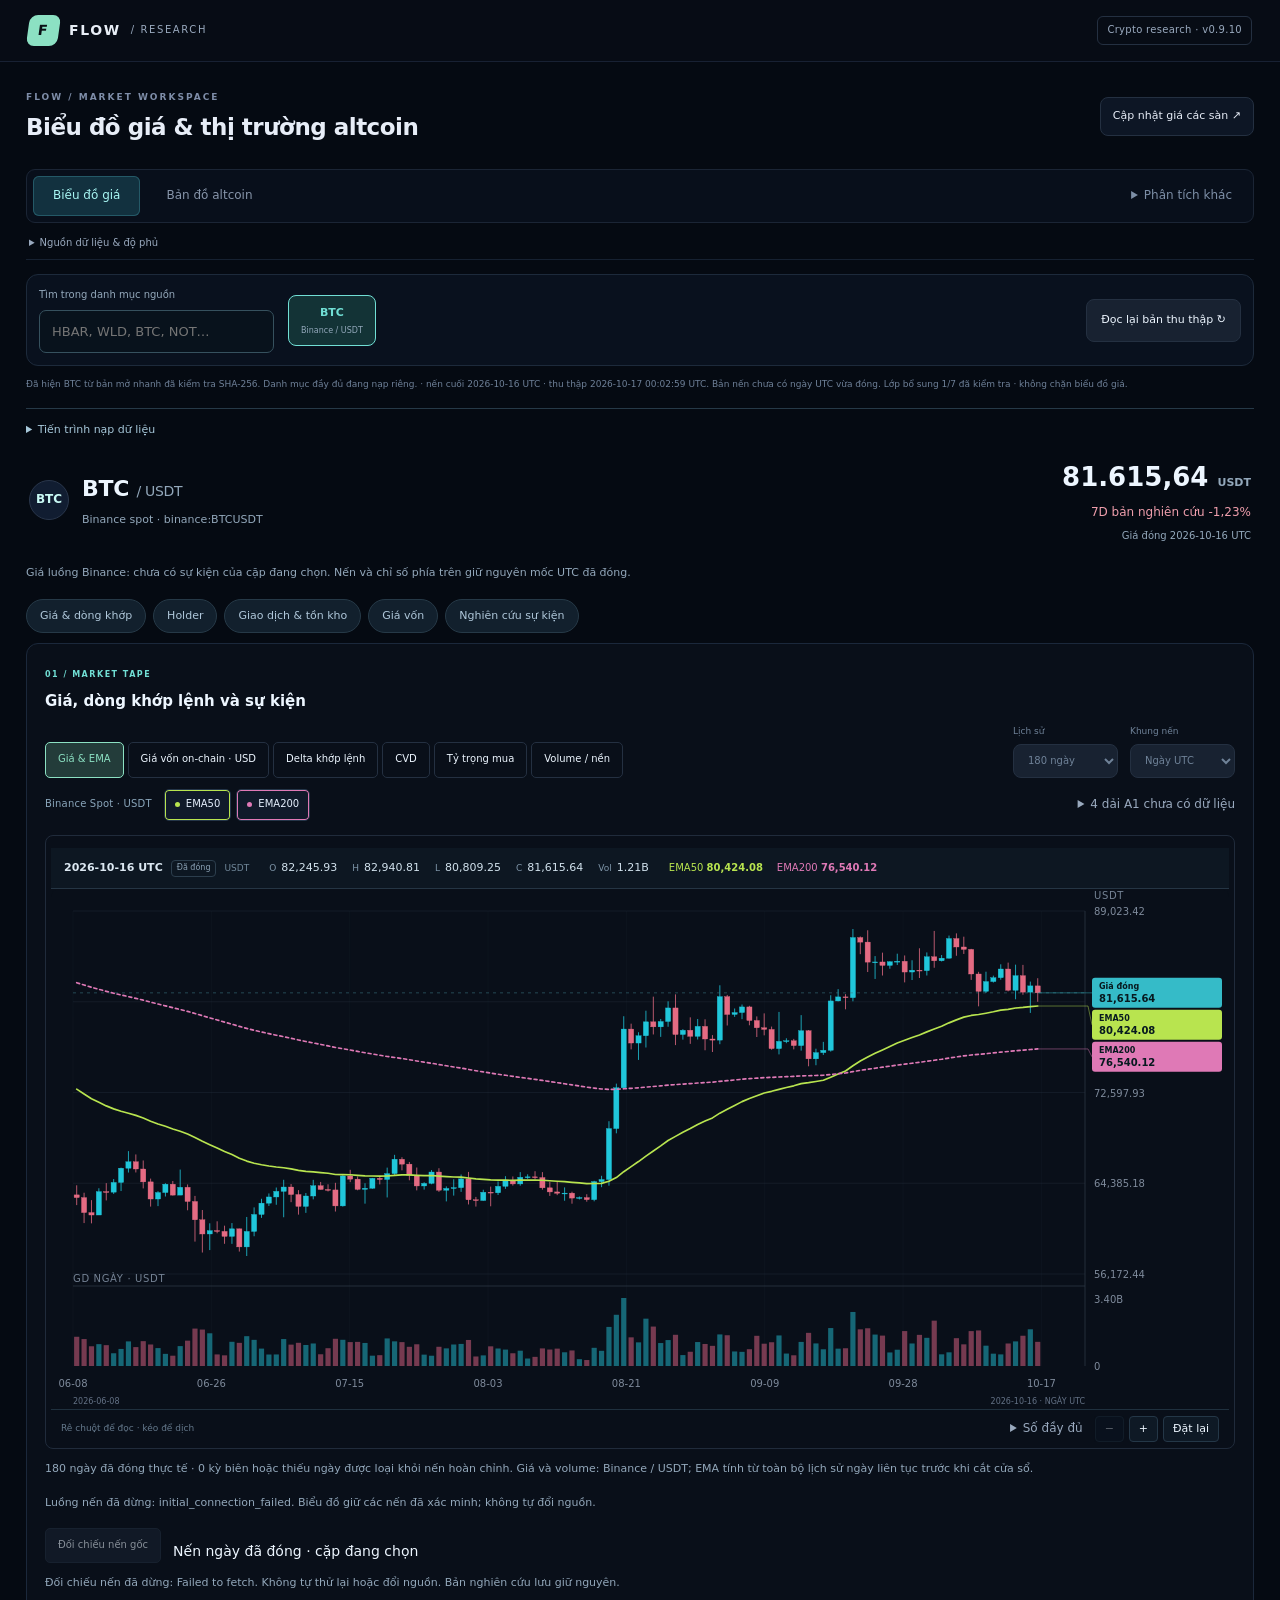
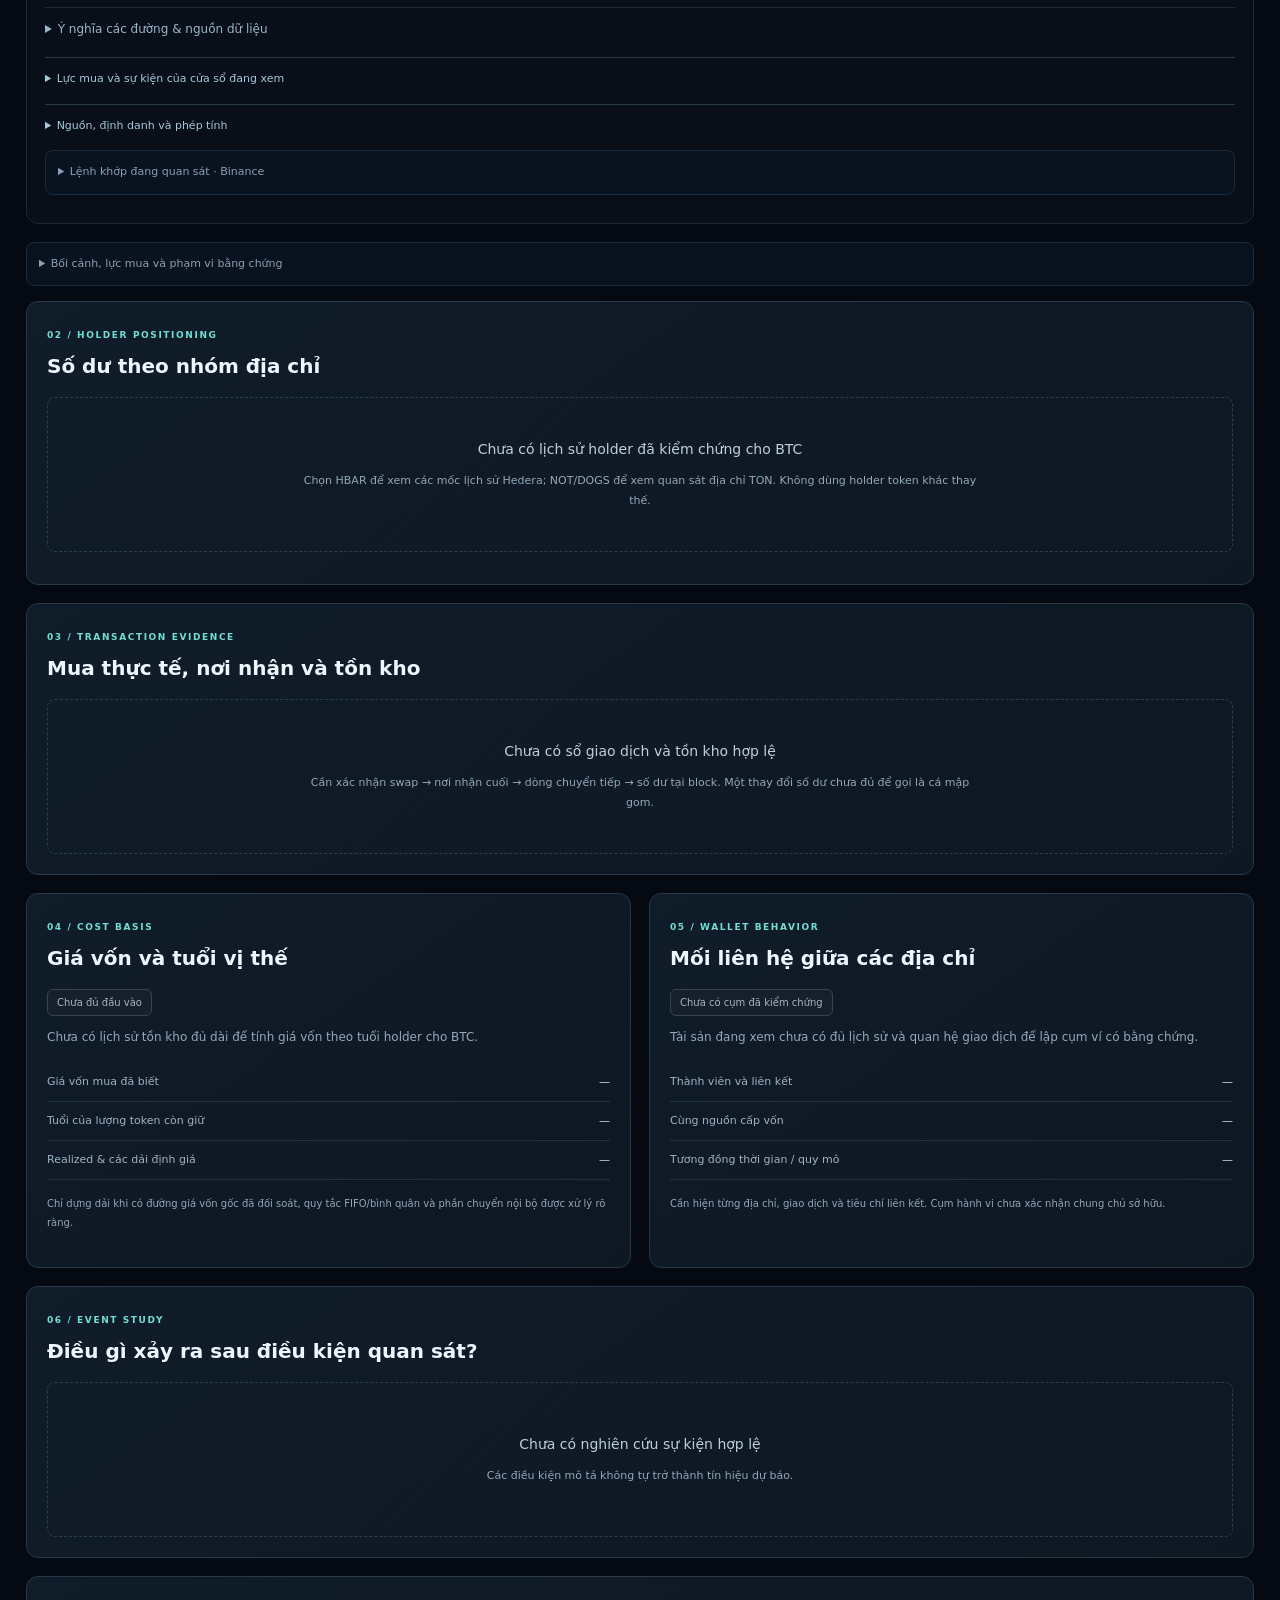
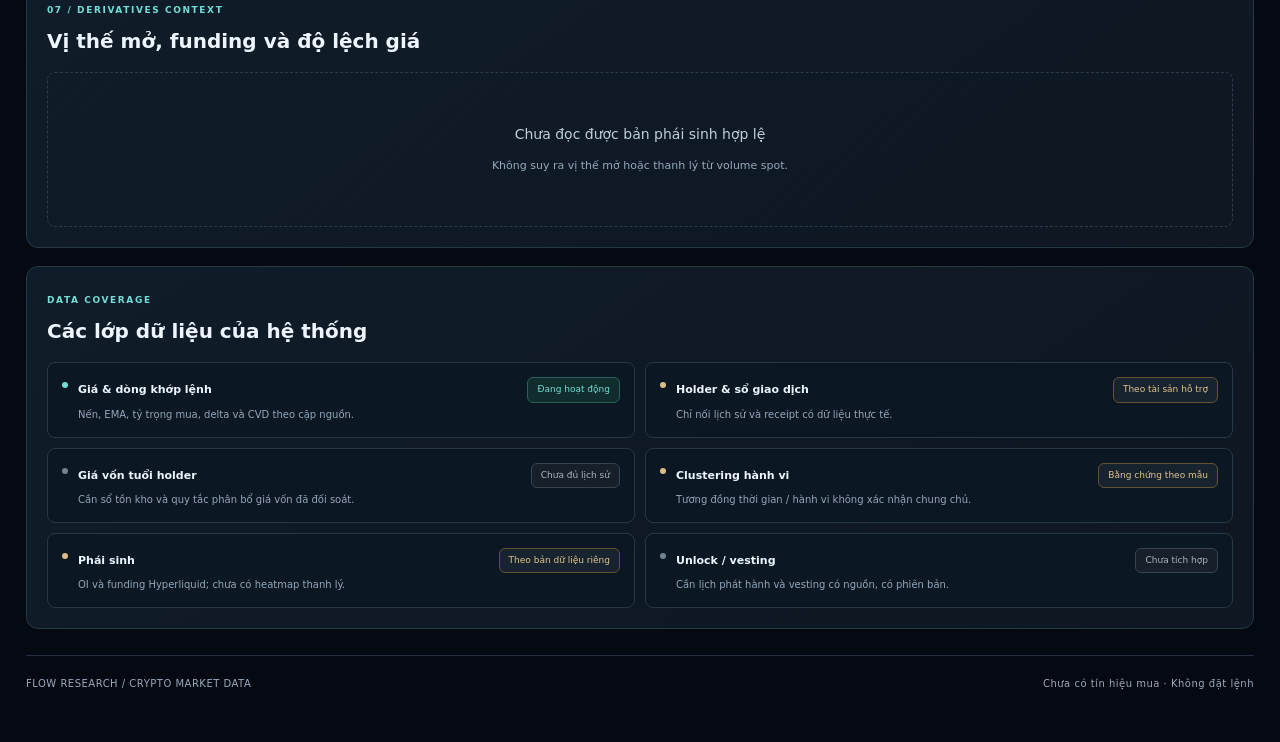
==== commit 4acfbb4e: "fix: keep market quotes current and refresh visible assets first" ====
--- a/index.html
+++ b/index.html
@@ -12,7 +12,7 @@
 <link rel="stylesheet" href="market-overview.css?v=96">
 <link rel="stylesheet" href="charts-view.css?v=98">
 <link rel="stylesheet" href="cost-reference-view.css?v=95">
-<link rel="stylesheet" href="market-hub.css?v=98">
+<link rel="stylesheet" href="market-hub.css?v=9910">
 <link rel="stylesheet" href="radar-view.css?v=96">
 <link rel="stylesheet" href="focus-ui.css?v=95">
 <script defer src="market.js?v=90"></script>
@@ -20,7 +20,7 @@
 <script defer src="charts-view.js?v=98"></script>
 <script defer src="bubble-view.js?v=97"></script>
 <script defer src="public-data.js?v=93"></script>
-<script defer src="ecosystem.js?v=93"></script>
+<script defer src="ecosystem.js?v=9910"></script>
 <script defer src="market-overview.js?v=95b"></script>
 <script defer src="global-ui.js?v=96"></script>
 <script defer src="live-market.js?v=94"></script>
@@ -31,9 +31,9 @@
 <script defer src="live-gate.js?v=95"></script>
 <script defer src="live-bitget.js?v=95"></script>
 <script defer src="market-windows.js?v=97"></script>
-<script defer src="coingecko-market.js?v=99b"></script>
+<script defer src="coingecko-market.js?v=9910"></script>
 <script defer src="radar-view.js?v=97"></script>
-<script defer src="market-hub.js?v=99b"></script>
+<script defer src="market-hub.js?v=9910"></script>
 <script defer src="holders.js?v=90"></script>
 <script defer src="dex-evidence.js?v=90"></script>
 <script defer src="onchain-ui.js?v=96"></script>
@@ -54,7 +54,7 @@
 <script src="operations.js?v=97" defer></script>
 </head>
 <body class="focused-workspace">
-<header><a class="brand" href="./"><span class="mark">F</span>FLOW<span class="wordmark">/ RESEARCH</span></a><span class="badge">Crypto research · v0.9.9</span></header>
+<header><a class="brand" href="./"><span class="mark">F</span>FLOW<span class="wordmark">/ RESEARCH</span></a><span class="badge">Crypto research · v0.9.10</span></header>
 <main>
 <div class="workspace-title"><div><span class="eyebrow">FLOW / MARKET WORKSPACE</span><h1>Biểu đồ giá &amp; thị trường altcoin</h1></div><button id="load">Cập nhật giá các sàn ↗</button></div>
 <nav aria-label="Các mục"><button class="tab active" data-panel="terminal">Biểu đồ giá</button><button class="tab" data-panel="market">Bản đồ altcoin</button><details class="nav-more"><summary>Phân tích khác</summary><div><button class="tab" data-panel="research">Bộ lọc giá &amp; lệnh</button><button class="tab" data-panel="onchain">Ví &amp; giao dịch</button><button class="tab" data-panel="evidence">Độ phủ tính năng</button><button class="tab" data-panel="method">Phương pháp</button></div></details></nav>
--- a/market-hub.css
+++ b/market-hub.css
@@ -15,3 +15,5 @@
 .hub-native-proof{font-size:10px;color:#90a9ba;margin-top:16px}.hub-native-proof summary{cursor:pointer}.hub-native-proof p{overflow-wrap:anywhere;line-height:1.7}.hub-native-proof pre{max-height:230px;max-width:100%;overflow:auto;white-space:pre-wrap;overflow-wrap:anywhere;background:#050b14;padding:12px;border-radius:5px;font-size:9px}
 
 .hub-scope{margin:0;padding:10px 20px;color:#9aaebb;font-size:12px;line-height:1.55;border-bottom:1px solid #18313d;background:#06121b}.hub-scope:empty{display:none}
+.hub-observation{display:flex;align-items:center;flex-wrap:wrap;gap:10px 16px;padding:11px 15px;background:#082029;border-bottom:1px solid #24505a}.hub-observation-modes{display:flex;gap:3px;padding:3px;border:1px solid #28515b;border-radius:7px;background:#07131d}.hub-observation button{font-size:11px;padding:7px 11px;border:1px solid #315462;border-radius:5px;background:#0b2430;color:#bfd7e2}.hub-observation-modes button{border:0;background:transparent;color:#89a9b9}.hub-observation-modes button.selected{background:#115060;color:#e0fcff}.hub-observation p{flex:1;min-width:220px;margin:0;font-size:11px;line-height:1.65;color:#b1d6dc;font-variant-numeric:tabular-nums}.hub-observation-saved{background:#261e10;border-bottom-color:#705529}.hub-observation-saved p{color:#efd19a}.hub-observation-saved .hub-observation-modes button.selected{background:#705024;color:#fff0cd}.hub-observation button:disabled{opacity:.45;cursor:not-allowed}.hub-observation button[hidden]{display:none!important}.hub-empty-current{gap:12px;justify-items:center;color:#9bb4c3}.hub-empty-current strong{font-size:18px;color:#d5e6ee}.hub-empty-current p{max-width:520px;margin:0;font-size:12px;line-height:1.8}.hub-empty-current button{margin-top:5px;padding:10px 18px;background:#123845;border:1px solid #3f7c8b;border-radius:7px;color:#d7f8ff;font-size:12px}.hub-observation button:focus-visible,.hub-empty-current button:focus-visible{outline:2px solid #92e5f0;outline-offset:3px}
+@media(max-width:650px){.hub-observation{padding:10px}.hub-observation p{order:3;flex-basis:100%;min-width:0}.hub-observation #hub-expand-catalog{margin-left:auto;font-size:10px}.hub-empty-current strong{font-size:16px}}
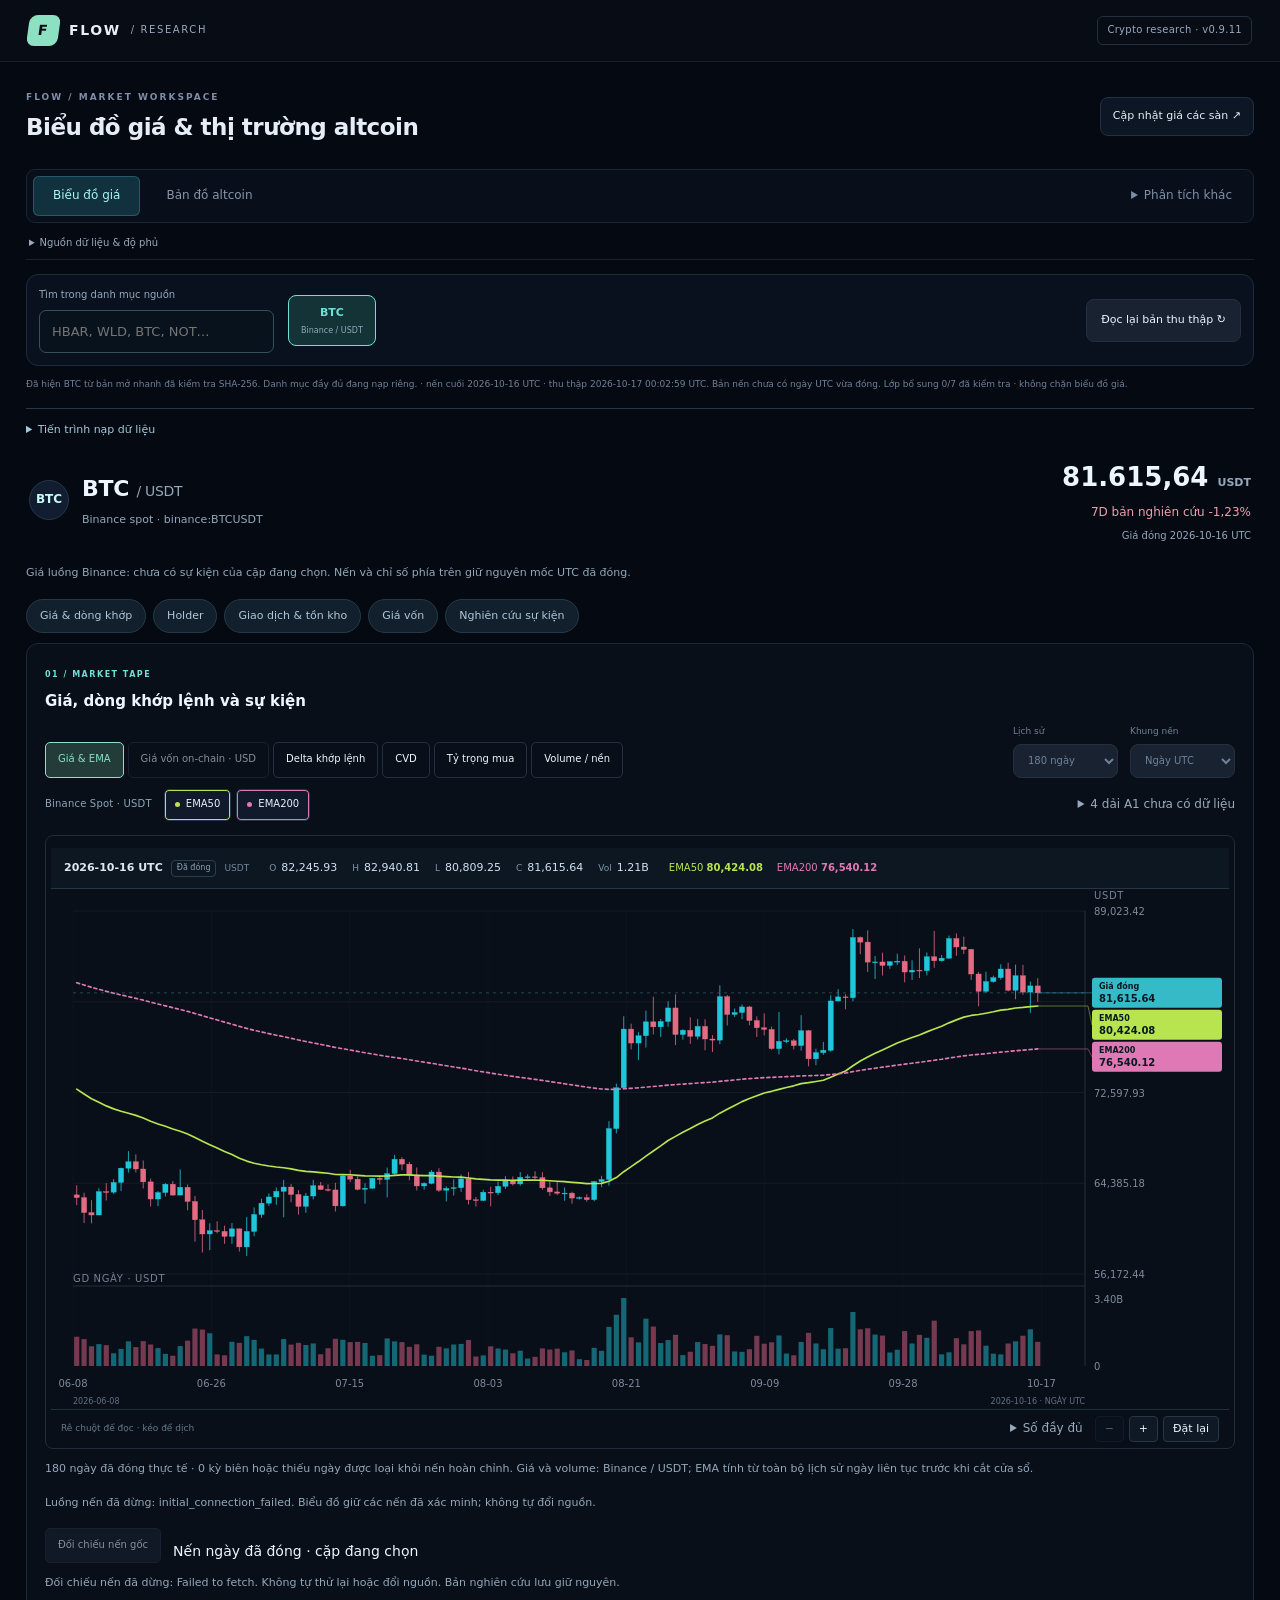
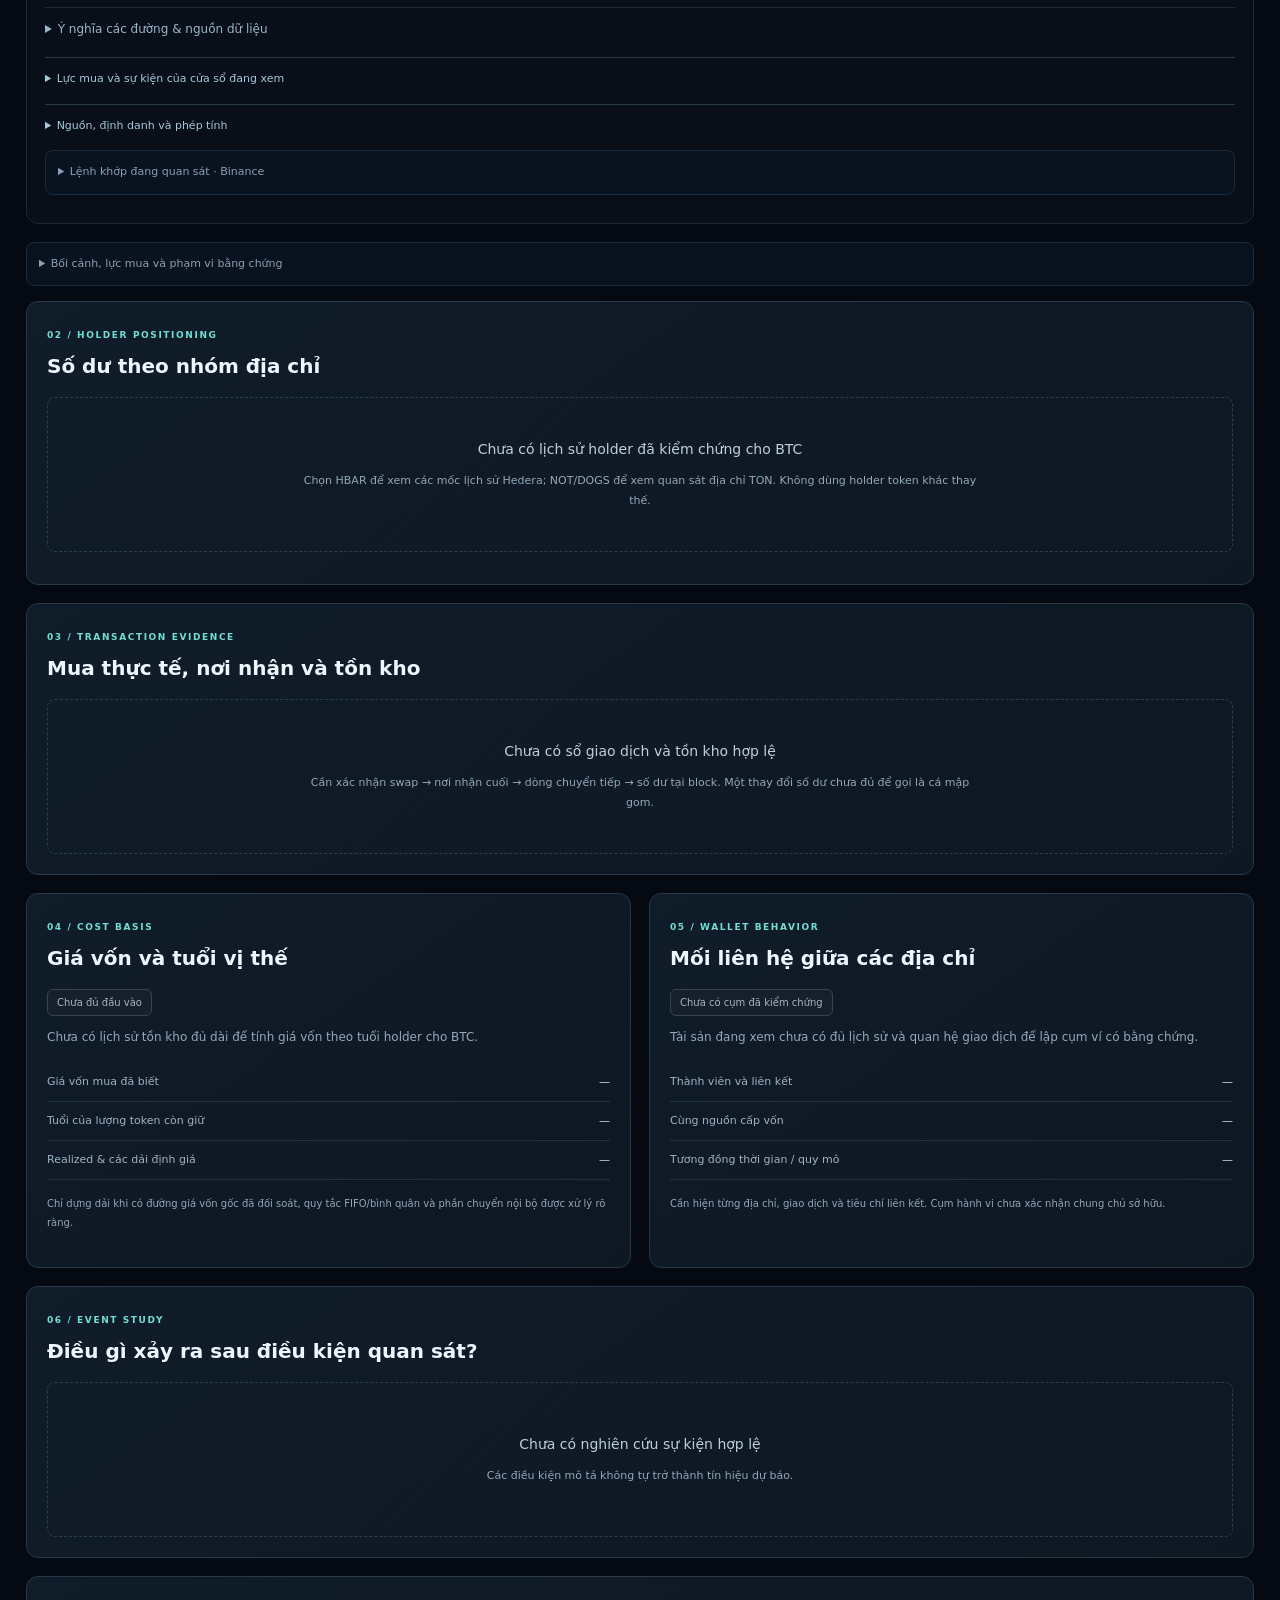
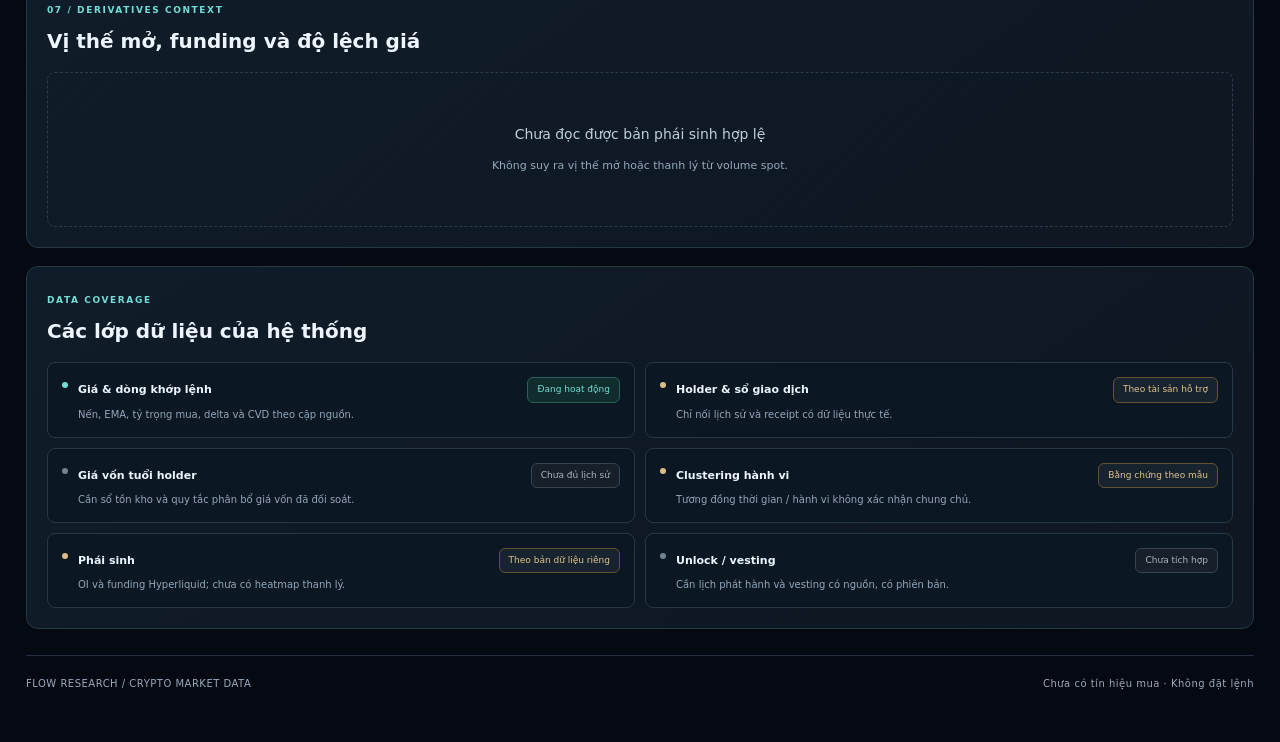
==== commit c195f941: "feat: add source-bound supply and valuation comparisons" ====
--- a/index.html
+++ b/index.html
@@ -12,7 +12,7 @@
 <link rel="stylesheet" href="market-overview.css?v=96">
 <link rel="stylesheet" href="charts-view.css?v=98">
 <link rel="stylesheet" href="cost-reference-view.css?v=95">
-<link rel="stylesheet" href="market-hub.css?v=9910">
+<link rel="stylesheet" href="market-hub.css?v=9911">
 <link rel="stylesheet" href="radar-view.css?v=96">
 <link rel="stylesheet" href="focus-ui.css?v=95">
 <script defer src="market.js?v=90"></script>
@@ -20,7 +20,7 @@
 <script defer src="charts-view.js?v=98"></script>
 <script defer src="bubble-view.js?v=97"></script>
 <script defer src="public-data.js?v=93"></script>
-<script defer src="ecosystem.js?v=9910"></script>
+<script defer src="ecosystem.js?v=9911"></script>
 <script defer src="market-overview.js?v=95b"></script>
 <script defer src="global-ui.js?v=96"></script>
 <script defer src="live-market.js?v=94"></script>
@@ -31,9 +31,10 @@
 <script defer src="live-gate.js?v=95"></script>
 <script defer src="live-bitget.js?v=95"></script>
 <script defer src="market-windows.js?v=97"></script>
-<script defer src="coingecko-market.js?v=9910"></script>
+<script defer src="coingecko-market.js?v=9911"></script>
 <script defer src="radar-view.js?v=97"></script>
-<script defer src="market-hub.js?v=9910"></script>
+<script defer src="market-supply.js?v=9911"></script>
+<script defer src="market-hub.js?v=9911"></script>
 <script defer src="holders.js?v=90"></script>
 <script defer src="dex-evidence.js?v=90"></script>
 <script defer src="onchain-ui.js?v=96"></script>
@@ -54,7 +55,7 @@
 <script src="operations.js?v=97" defer></script>
 </head>
 <body class="focused-workspace">
-<header><a class="brand" href="./"><span class="mark">F</span>FLOW<span class="wordmark">/ RESEARCH</span></a><span class="badge">Crypto research · v0.9.10</span></header>
+<header><a class="brand" href="./"><span class="mark">F</span>FLOW<span class="wordmark">/ RESEARCH</span></a><span class="badge">Crypto research · v0.9.11</span></header>
 <main>
 <div class="workspace-title"><div><span class="eyebrow">FLOW / MARKET WORKSPACE</span><h1>Biểu đồ giá &amp; thị trường altcoin</h1></div><button id="load">Cập nhật giá các sàn ↗</button></div>
 <nav aria-label="Các mục"><button class="tab active" data-panel="terminal">Biểu đồ giá</button><button class="tab" data-panel="market">Bản đồ altcoin</button><details class="nav-more"><summary>Phân tích khác</summary><div><button class="tab" data-panel="research">Bộ lọc giá &amp; lệnh</button><button class="tab" data-panel="onchain">Ví &amp; giao dịch</button><button class="tab" data-panel="evidence">Độ phủ tính năng</button><button class="tab" data-panel="method">Phương pháp</button></div></details></nav>
@@ -104,7 +105,7 @@
 <div class="card prose"><h2>Lịch sử holder theo nguồn</h2><p>HBAR trong Phân tích token có 30 quan sát ngày thực và mốc 30D/90D, so sánh nhóm địa chỉ cố định, tùy chọn loại tài khoản hạ tầng đã có danh sách nguồn. TON ở trang này so sánh các lần đọc thực có sẵn; chưa có chuỗi ngày dài tương đương HBAR. Địa chỉ thiếu được để trống hoặc hiển thị khoảng chặn theo ngưỡng nguồn, không thay bằng số 0.</p></div>
 </section>
 <section id="evidence" class="panel" hidden>
-<div class="card prose"><div class="eyebrow">ĐỐI CHIẾU A1RADAR · TRẠNG THÁI KIỂM CHỨNG</div><h2>Chưa xác minh số liệu trùng A1</h2><p>Chưa có cặp số đo trực tiếp đủ điều kiện đối chiếu cùng tài sản, sàn, thời điểm và cửa sổ. Trang MEFI của A1 đang yêu cầu đăng nhập; ảnh tham chiếu không ghi đủ khóa đo. Không đánh dấu “khớp A1” bằng cách so hai số khác thời điểm hoặc khác đơn vị. Tài liệu tính năng ngày 07/08/2026 có trước các thay đổi ASI/MFI và clustering trong tháng 9; chưa phải đặc tả thực thi hiện hành đầy đủ.</p><div class="table-scroll"><table class="feature-matrix"><thead><tr><th>Số đo</th><th>Điều đã kiểm tra</th><th>Kết luận</th></tr></thead><tbody><tr><td>Daily Net Order Flow</td><td>Tài liệu A1 mô tả mua chủ động trừ bán chủ động. Flow dùng quote USDT của Binance, nến đóng theo UTC.</td><td>Cùng ý tưởng đo; tài liệu chưa chốt sàn, đơn vị và múi giờ để xác nhận bằng số.</td></tr><tr><td>Biểu đồ ngành</td><td>A1 mô tả kích thước theo FDV; Flow dùng vốn hóa lưu hành do CoinGecko báo cáo.</td><td>Hai đại lượng khác nhau. Biến động định giá không chứng minh tiền mua ròng.</td></tr><tr><td>ASI, Strategic Capital và SmartBands</td><td>ASI cần lịch sử nhóm ví và nhãn loại trừ. Chưa có danh sách ví, trọng số đầy đủ hoặc giá vốn lô token của A1.</td><td>Chưa tái tạo và chưa thể xác nhận tương đương.</td></tr></tbody></table></div><details><summary>Ví dụ DUSK trong ảnh và điều kiện để so đúng</summary><p>Ảnh A1 ghi giá $0,1210, biến động 24H +12,86% và volume $18,51M. Kho Binance DUSK/USDT có nến đóng ngày 16/10/2026 UTC: 0,1237 USDT, thay đổi so giá đóng hôm trước +12,25045%, quote volume 3.643.299,8722 USDT. Ảnh chưa ghi rõ sàn, thời điểm và phạm vi USD tổng hợp nên đây không phải cặp đo có thể tính sai lệch.</p><p>Đối chiếu hợp lệ cần định danh tài sản theo chain/contract, sàn và thị trường, quote currency, đầu/cuối cửa sổ, múi giờ, thời điểm nguồn, đơn vị, phép tổng hợp, quy tắc làm tròn và phiên bản công thức.</p></details><div class="source-links"><a href="https://docs.a1radar.com/vi/features/daily-net-order-flow" target="_blank" rel="noopener noreferrer">A1 · Net Order Flow ↗</a><a href="https://docs.a1radar.com/vi/features/sector-performance" target="_blank" rel="noopener noreferrer">A1 · Nhóm ngành ↗</a><a href="https://docs.a1radar.com/vi/features/accumulation-strength-index" target="_blank" rel="noopener noreferrer">A1 · ASI ↗</a></div></div>
+<div class="card prose"><div class="eyebrow">ĐỐI CHIẾU A1RADAR · TRẠNG THÁI KIỂM CHỨNG</div><h2>Chưa xác minh số liệu trùng A1</h2><p>Chưa có cặp số đo trực tiếp đủ điều kiện đối chiếu cùng tài sản, sàn, thời điểm và cửa sổ. Đã xem các trang miễn phí của A1 sau khi đăng nhập ngày 18/10/2026. MEFI và Gem Radar hiện yêu cầu gói ULTRA; ảnh tham chiếu chưa ghi đủ khóa đo. Không đánh dấu “khớp A1” bằng cách so hai số khác thời điểm hoặc khác đơn vị. Tài liệu tính năng ngày 07/08/2026 có trước các thay đổi ASI/MFI và clustering trong tháng 9; chưa phải đặc tả thực thi hiện hành đầy đủ.</p><div class="table-scroll"><table class="feature-matrix"><thead><tr><th>Số đo</th><th>Điều đã kiểm tra</th><th>Kết luận</th></tr></thead><tbody><tr><td>Daily Net Order Flow</td><td>Tài liệu A1 mô tả mua chủ động trừ bán chủ động. Flow dùng quote USDT của Binance, nến đóng theo UTC.</td><td>Cùng ý tưởng đo; tài liệu chưa chốt sàn, đơn vị và múi giờ để xác nhận bằng số.</td></tr><tr><td>Biểu đồ ngành</td><td>Trang Trending Sectors hiện tại của A1 xếp hạng biến động vốn hóa; tài liệu cũ mô tả thêm treemap theo FDV. Flow dùng vốn hóa lưu hành do CoinGecko báo cáo.</td><td>Cần đối chiếu đúng trang, thành viên ngành và thời điểm. Biến động định giá không chứng minh tiền mua ròng.</td></tr><tr><td>ASI, Strategic Capital và SmartBands</td><td>ASI cần lịch sử nhóm ví và nhãn loại trừ. Chưa có danh sách ví, trọng số đầy đủ hoặc giá vốn lô token của A1.</td><td>Chưa tái tạo và chưa thể xác nhận tương đương.</td></tr></tbody></table></div><details><summary>Ví dụ DUSK trong ảnh và điều kiện để so đúng</summary><p>Ảnh A1 ghi giá $0,1210, biến động 24H +12,86% và volume $18,51M. Kho Binance DUSK/USDT có nến đóng ngày 16/10/2026 UTC: 0,1237 USDT, thay đổi so giá đóng hôm trước +12,25045%, quote volume 3.643.299,8722 USDT. Ảnh chưa ghi rõ sàn, thời điểm và phạm vi USD tổng hợp nên đây không phải cặp đo có thể tính sai lệch.</p><p>Đối chiếu hợp lệ cần định danh tài sản theo chain/contract, sàn và thị trường, quote currency, đầu/cuối cửa sổ, múi giờ, thời điểm nguồn, đơn vị, phép tổng hợp, quy tắc làm tròn và phiên bản công thức.</p></details><div class="source-links"><a href="https://docs.a1radar.com/vi/features/daily-net-order-flow" target="_blank" rel="noopener noreferrer">A1 · Net Order Flow ↗</a><a href="https://docs.a1radar.com/vi/features/sector-performance" target="_blank" rel="noopener noreferrer">A1 · Nhóm ngành ↗</a><a href="https://docs.a1radar.com/vi/features/accumulation-strength-index" target="_blank" rel="noopener noreferrer">A1 · ASI ↗</a></div></div>
 <div class="card prose"><div class="eyebrow">TỪ DỮ LIỆU ĐẾN BẰNG CHỨNG</div><h2>Những biểu đồ nào đã có dữ liệu?</h2><div class="evidence-list"><div><span class="pill positive">Đã có nguồn đo</span><h3>Giá, nến, volume và lực khớp lệnh</h3><p>Bản đồ tổng hợp có phạm vi và trạng thái lượt quét ghi riêng theo CoinGecko ID, có biến động 1H/24H/7D/30D/1Y khi nguồn cung cấp; bản đồ giá/volume bốn sàn; bản đồ tỷ trọng taker mua Binance; nến và volume theo ngày. Với nguồn có taker, có chênh lệch mua/bán chủ động và CVD trong cửa sổ đã chọn.</p></div><div><span class="pill positive">Đã có số dư trong phạm vi nhỏ</span><h3>Lịch sử số dư và giao dịch mua thực</h3><p>HBAR có 30 quan sát ngày, mốc 30D/90D và nhóm holder cố định; TON có top 1.000 theo các lần đọc thật. Mẫu 30 giao dịch UNI/LINK/AAVE đối chiếu receipt, nơi nhận và lịch sử số dư 30 ngày. Bốn địa chỉ nhận đều là hợp đồng; chưa xác minh chủ sở hữu hoặc cá mập.</p></div><div><span class="pill warning">Chưa có mô hình và dữ liệu phù hợp</span><h3>Smart Bands, ASI, MEFI và bản đồ thanh lý</h3><p>Các dải giá vốn on-chain, mô hình chấm điểm và mức thanh lý không thể suy ra từ ticker giá/volume. Chưa xác nhận tương đương A1Radar. Bộ lọc lực mua có nghiên cứu sự kiện, chi phí giả định, đối chứng và các trường hợp thất bại; chưa chứng minh lợi thế dự báo.</p></div></div><h3>Đối chiếu đầy đủ các nhóm biểu đồ bạn gửi</h3><div class="table-scroll"><table class="feature-matrix"><thead><tr><th>Biểu đồ tham chiếu</th><th>Trạng thái trong Flow Research</th><th>Dữ liệu/phương pháp còn cần</th></tr></thead><tbody>
 <tr><td>Bong bóng, giá và volume</td><td>Đã có: USD 1H/24H/7D/30D/1Y theo trường nguồn; bong bóng/cột/top tăng giảm/ngược BTC và bốn sàn USDT</td><td>Độ phủ từng tập được ghi riêng; chưa gộp cùng ticker thành cùng token</td></tr>
 <tr><td>Nến ngày/tuần/tháng, EMA</td><td>Đã có khung UTC; SMA20, EMA50 và EMA200 khi đủ 200 ngày</td><td>Đã có cửa sổ 180/365 ngày; đường MA không phải SmartBands</td></tr>
--- a/market-hub.css
+++ b/market-hub.css
@@ -3,7 +3,7 @@
 @media(max-width:1150px){.hub-toolbar{gap:8px}.hub-toolbar input{margin-left:0;flex:1}.hub-source-label{flex:1}.hub-source-label select{width:100%;max-width:100%}.hub-meta{gap:5px 10px}}@media(max-width:650px){.hub-toolbar{padding:9px;gap:8px}.hub-views{width:100%;justify-content:space-between}.hub-views button{padding:7px 9px;font-size:10px}.hub-periods{order:3}.hub-source-label{min-width:190px}.hub-toolbar input{order:4;width:calc(100% - 44px)}.hub-toolbar #hub-fullscreen{order:5}.hub-meta{padding:8px 10px}#hub-source-status{width:100%;max-width:none}.hub-map{min-height:480px}.hub-footer{padding:10px}.hub-settings>div{right:0}.hub-expanded{inset:0;border-radius:0}.hub-dialog{padding:20px}.hub-dialog .hub-asset-price{font-size:27px}.hub-dialog dl{grid-template-columns:100px 1fr}}
 
 .hub-quality-warning{font-size:12px;line-height:1.8;padding:12px 14px;color:#d9b775;background:#271e11;border:1px solid #5c4728;border-radius:7px}
-.hub-attribution{display:inline-block;color:#5d8fa8;font-size:9px;text-decoration:none;margin-top:4px}.hub-attribution:hover{color:#9fd4e7}
+.hub-attribution{display:inline-block;color:#5d8fa8;font-size:9px;text-decoration:none;margin-top:4px}.hub-attribution:hover{color:#9fd4e7}.hub-attribution[hidden]{display:none}
 
 /* Activity is driven by verified receipts, never a synthetic price timer. */
 .hub-radar{display:flex;align-items:center;gap:9px;margin-left:auto;min-width:185px;color:#7091a2;white-space:nowrap}.hub-radar strong{display:block;font-size:9px;font-weight:650;letter-spacing:.6px}.hub-radar small{display:block;font-size:8px;color:#678796;margin-top:2px}.hub-radar-sweep{position:relative;display:block;width:33px;height:33px;border-radius:50%;border:1px solid currentColor;box-shadow:0 0 10px #00c6ed15,inset 0 0 8px #00c6ed15;background:repeating-radial-gradient(circle,transparent 0 7px,#42d2ef16 8px 9px,transparent 10px 14px)}.hub-radar-sweep:before{content:'';position:absolute;inset:3px;border-radius:50%;background:conic-gradient(from 0deg,transparent 245deg,#26d7ed55 350deg,#67efff 359deg,transparent 360deg);opacity:.35}.hub-radar-sweep:after{content:'';position:absolute;inset:12px;border-radius:50%;background:currentColor;box-shadow:0 0 8px currentColor}.radar-live{color:#18dce7}.radar-scanning{color:#edbd6a}.radar-live .hub-radar-sweep:before,.radar-scanning .hub-radar-sweep:before{animation:hub-radar-rotate 2.5s linear infinite;opacity:1}.radar-error{color:#dd7a80}.radar-waiting{color:#80b4c1}.radar-idle .hub-radar-sweep:before{opacity:.15}.hub-periods[hidden],#hub-universe-label[hidden]{display:none!important}.hub-toolbar input{margin-left:auto}.hub-toolbar:has(.hub-radar) input{margin-left:0}.hub-source-label select{max-width:220px}.hub-meta{font-size:11px}.hub-map:has(.radar-view){min-height:600px}.hub-map>.radar-view{padding:20px}.hub-pagination[hidden]{display:none!important}.hub-map .radar-source-note{font-size:10px;color:#8199a9}.hub-toolbar .hub-periods button{padding:7px 9px}.focused-workspace main:has(#market:not([hidden])){max-width:none}.hub-map .bubble-stage{min-height:490px}
@@ -17,3 +17,4 @@
 .hub-scope{margin:0;padding:10px 20px;color:#9aaebb;font-size:12px;line-height:1.55;border-bottom:1px solid #18313d;background:#06121b}.hub-scope:empty{display:none}
 .hub-observation{display:flex;align-items:center;flex-wrap:wrap;gap:10px 16px;padding:11px 15px;background:#082029;border-bottom:1px solid #24505a}.hub-observation-modes{display:flex;gap:3px;padding:3px;border:1px solid #28515b;border-radius:7px;background:#07131d}.hub-observation button{font-size:11px;padding:7px 11px;border:1px solid #315462;border-radius:5px;background:#0b2430;color:#bfd7e2}.hub-observation-modes button{border:0;background:transparent;color:#89a9b9}.hub-observation-modes button.selected{background:#115060;color:#e0fcff}.hub-observation p{flex:1;min-width:220px;margin:0;font-size:11px;line-height:1.65;color:#b1d6dc;font-variant-numeric:tabular-nums}.hub-observation-saved{background:#261e10;border-bottom-color:#705529}.hub-observation-saved p{color:#efd19a}.hub-observation-saved .hub-observation-modes button.selected{background:#705024;color:#fff0cd}.hub-observation button:disabled{opacity:.45;cursor:not-allowed}.hub-observation button[hidden]{display:none!important}.hub-empty-current{gap:12px;justify-items:center;color:#9bb4c3}.hub-empty-current strong{font-size:18px;color:#d5e6ee}.hub-empty-current p{max-width:520px;margin:0;font-size:12px;line-height:1.8}.hub-empty-current button{margin-top:5px;padding:10px 18px;background:#123845;border:1px solid #3f7c8b;border-radius:7px;color:#d7f8ff;font-size:12px}.hub-observation button:focus-visible,.hub-empty-current button:focus-visible{outline:2px solid #92e5f0;outline-offset:3px}
 @media(max-width:650px){.hub-observation{padding:10px}.hub-observation p{order:3;flex-basis:100%;min-width:0}.hub-observation #hub-expand-catalog{margin-left:auto;font-size:10px}.hub-empty-current strong{font-size:16px}}
+.hub-supply{margin-top:24px;border-top:1px solid #24404e;padding-top:16px}.hub-supply h3,.hub-supply-toolbar h3{margin:0 0 12px;color:#d3e9ec;font-size:16px}.hub-supply-ratios{display:grid;grid-template-columns:repeat(3,1fr);gap:8px;margin:15px 0}.hub-supply-ratios>div{background:#0a202a;border:1px solid #25424d;border-radius:6px;padding:12px}.hub-supply-ratios span{display:block;font-size:10px;color:#9bb9c6}.hub-supply-ratios strong{display:block;margin-top:7px;font-size:20px;color:#c9eff2;font-variant-numeric:tabular-nums}.hub-supply-note{font-size:11px;line-height:1.7;color:#91aebd}.hub-supply-warning{font-size:10px;line-height:1.5;color:#e5b86e;margin:6px 0}.hub-supply-table{padding:18px 20px}.hub-supply-toolbar{display:flex;align-items:center;justify-content:space-between;gap:12px;flex-wrap:wrap}.hub-supply-toolbar h3{margin:0}.hub-supply-toolbar>div{display:flex;gap:5px;flex-wrap:wrap}.hub-supply-toolbar button{background:#0b2430;border:1px solid #315462;color:#9bbac7;border-radius:5px;padding:7px 9px;font-size:11px}.hub-supply-toolbar button.selected{background:#115060;color:#e0fcff}.hub-supply-scroll{overflow-x:auto}.hub-supply-table table{width:100%;border-collapse:collapse;min-width:1000px;text-align:right;font-size:11px;font-variant-numeric:tabular-nums}.hub-supply-table th{color:#88a8b9;font-size:10px;font-weight:500;padding:12px 10px;border-bottom:1px solid #274451}.hub-supply-table td{padding:12px 10px;border-bottom:1px solid #17313e;color:#b9d2dd}.hub-supply-table th:first-child,.hub-supply-table td:first-child{text-align:left;width:210px}.hub-supply-table td:first-child button{border:0;background:transparent;color:#d4e9ee;text-align:left;cursor:pointer;padding:0}.hub-supply-table td:first-child strong{font-size:13px}.hub-supply-table small{display:block;font-size:10px;color:#7f9eae;margin-top:4px}.hub-supply-table .hub-supply-amounts>span{display:flex;justify-content:space-between;gap:16px;white-space:nowrap}.hub-supply-amounts small{margin:0}.hub-supply-stale td:last-child{color:#d7b781}.hub-supply button:focus-visible,.hub-supply-table button:focus-visible{outline:2px solid #92e5f0;outline-offset:3px}@media(max-width:650px){.hub-supply-table{padding:14px 10px}.hub-supply-ratios{grid-template-columns:1fr}.hub-supply-ratios>div{display:flex;justify-content:space-between;align-items:center}.hub-supply-ratios strong{margin:0}}
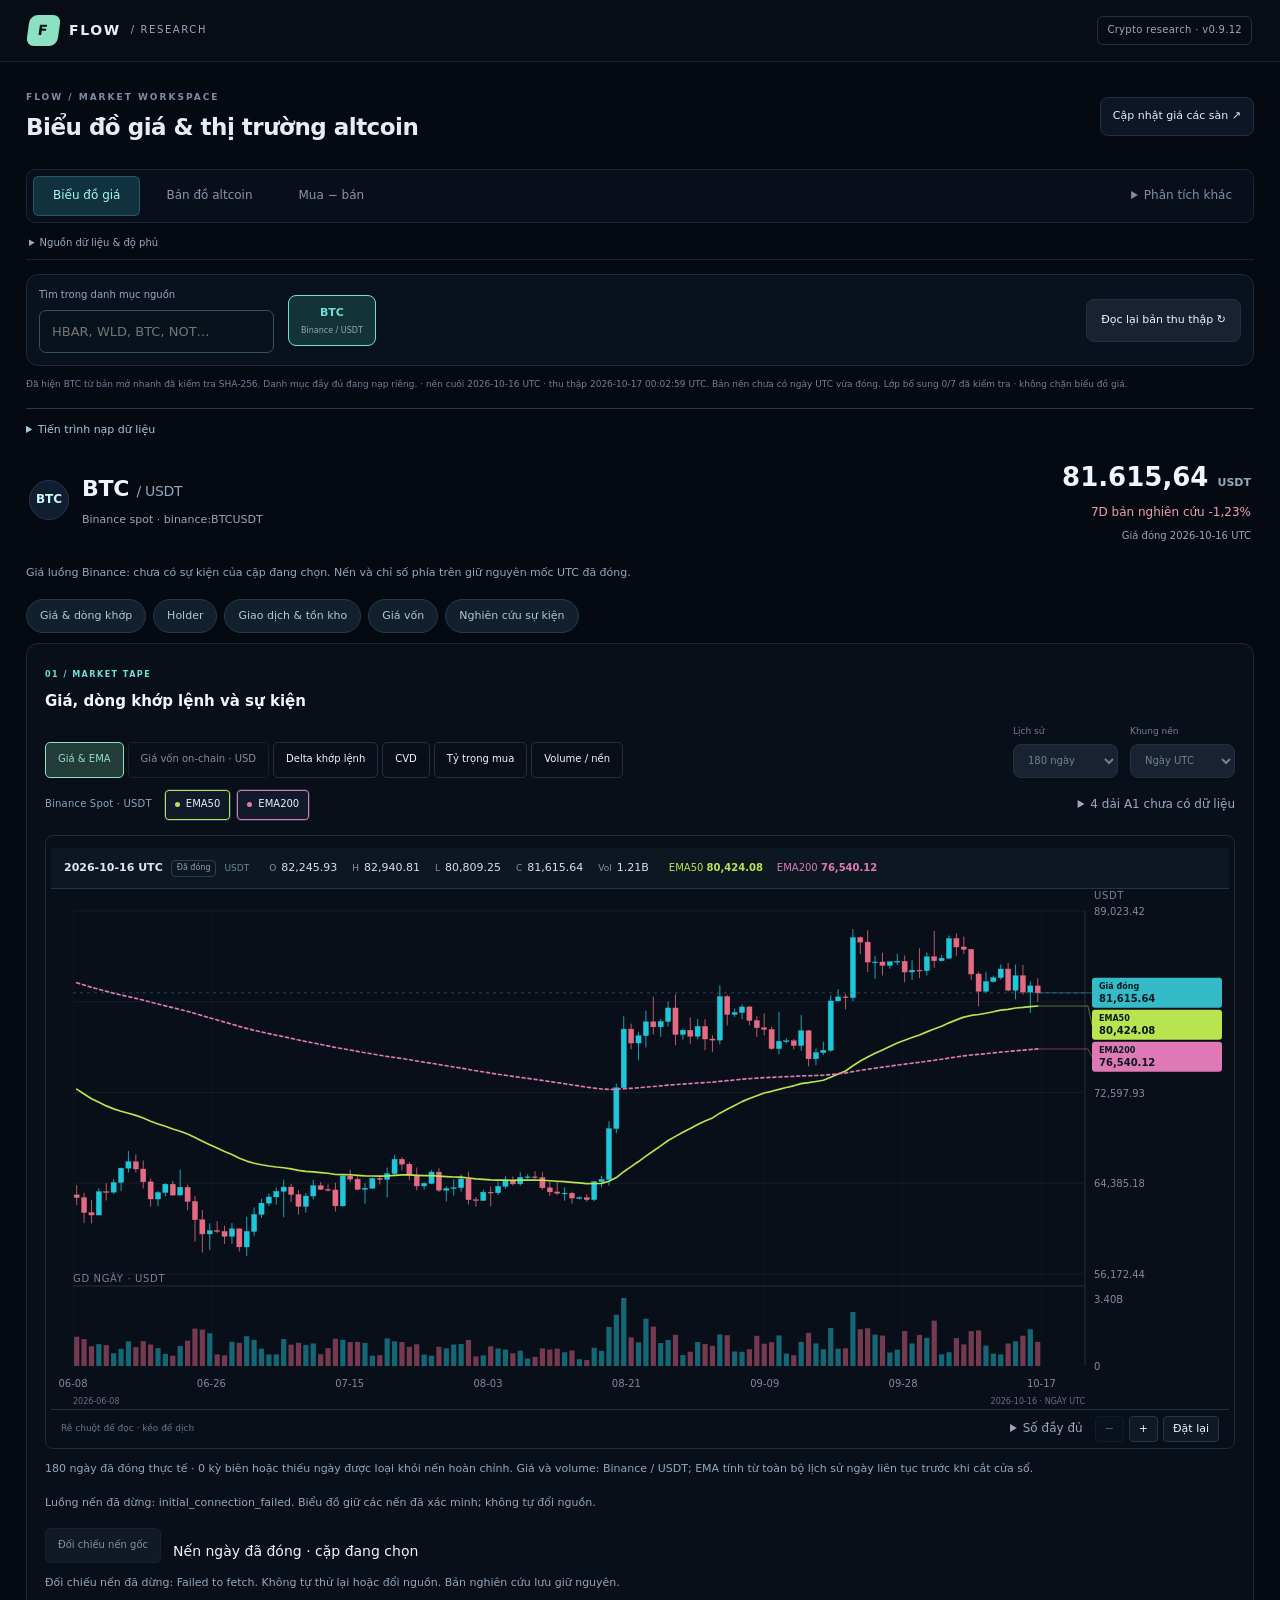
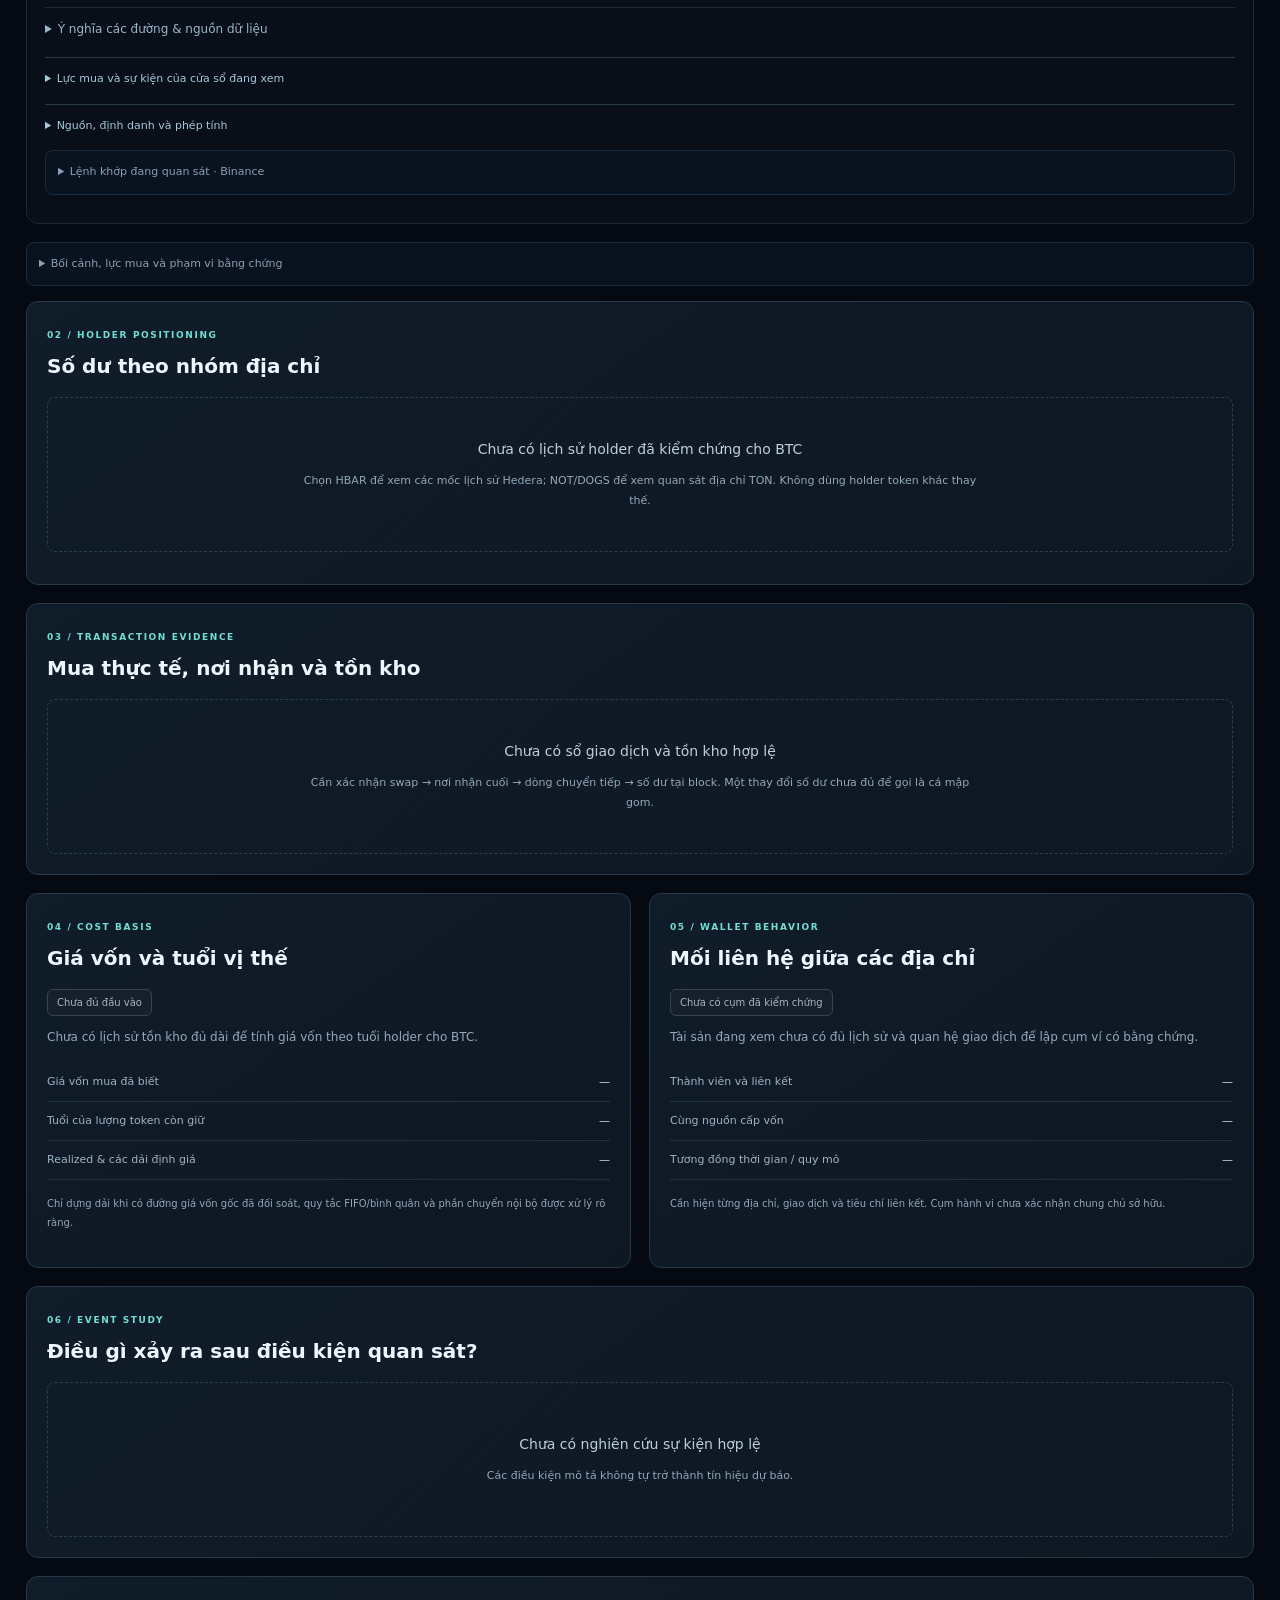
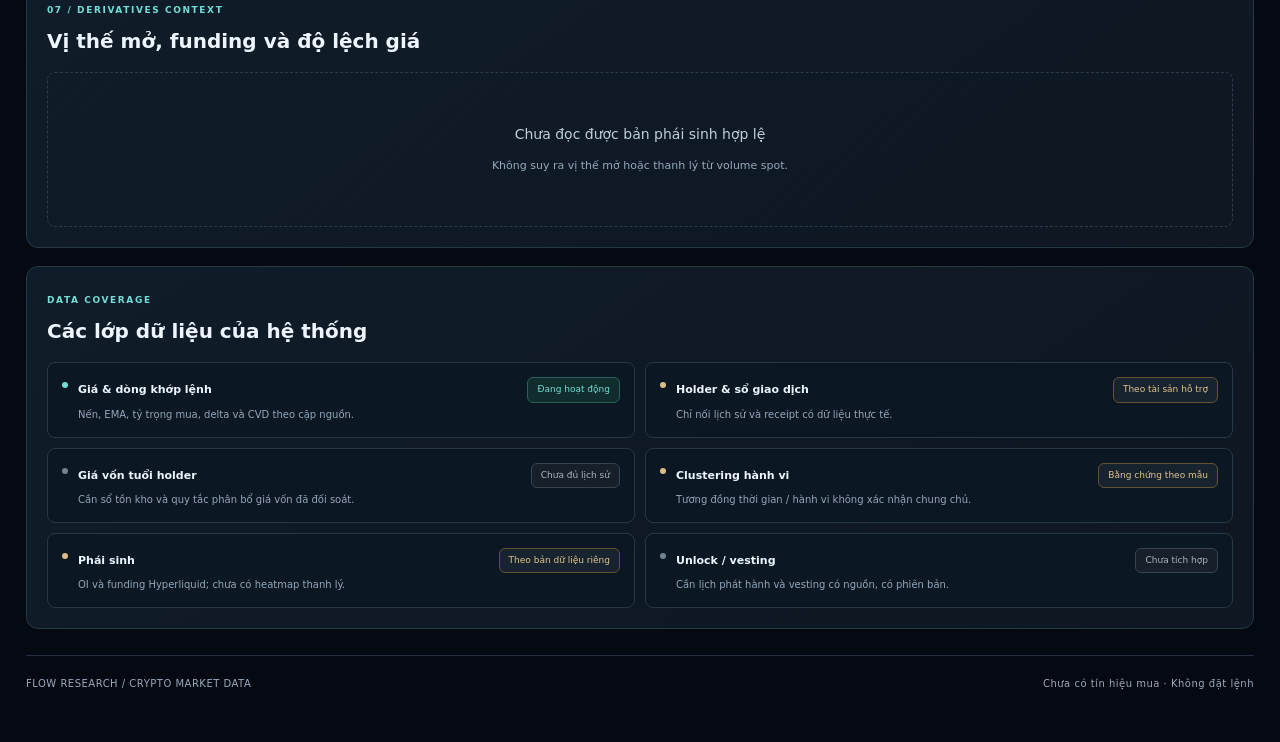
==== commit be8acf61: "Add verified Binance completed-day taker flow overview (v0.9.12)" ====
--- a/index.html
+++ b/index.html
@@ -13,6 +13,7 @@
 <link rel="stylesheet" href="charts-view.css?v=98">
 <link rel="stylesheet" href="cost-reference-view.css?v=95">
 <link rel="stylesheet" href="market-hub.css?v=9911">
+<link rel="stylesheet" href="trading-volume.css?v=9912">
 <link rel="stylesheet" href="radar-view.css?v=96">
 <link rel="stylesheet" href="focus-ui.css?v=95">
 <script defer src="market.js?v=90"></script>
@@ -41,6 +42,7 @@
 <script defer src="signal-core.js?v=90"></script>
 <script defer src="instrument-classes.js?v=90"></script>
 <script defer src="research-ui.js?v=96"></script>
+<script defer src="trading-volume.js?v=9912"></script>
 <script defer src="intelligence-core.js?v=90"></script>
 <script defer src="holder-history.js?v=90"></script>
 <script defer src="chain-ledger.js?v=90"></script>
@@ -50,17 +52,18 @@
 <script defer src="cost-reference-view.js?v=95"></script>
 <script defer src="live-candle.js?v=96"></script>
 <script defer src="selected-history.js?v=97"></script>
-<script defer src="terminal-ui.js?v=98"></script>
+<script defer src="terminal-ui.js?v=9912"></script>
 <script src="navigation.js?v=93" defer></script>
 <script src="operations.js?v=97" defer></script>
 </head>
 <body class="focused-workspace">
-<header><a class="brand" href="./"><span class="mark">F</span>FLOW<span class="wordmark">/ RESEARCH</span></a><span class="badge">Crypto research · v0.9.11</span></header>
+<header><a class="brand" href="./"><span class="mark">F</span>FLOW<span class="wordmark">/ RESEARCH</span></a><span class="badge">Crypto research · v0.9.12</span></header>
 <main>
 <div class="workspace-title"><div><span class="eyebrow">FLOW / MARKET WORKSPACE</span><h1>Biểu đồ giá &amp; thị trường altcoin</h1></div><button id="load">Cập nhật giá các sàn ↗</button></div>
-<nav aria-label="Các mục"><button class="tab active" data-panel="terminal">Biểu đồ giá</button><button class="tab" data-panel="market">Bản đồ altcoin</button><details class="nav-more"><summary>Phân tích khác</summary><div><button class="tab" data-panel="research">Bộ lọc giá &amp; lệnh</button><button class="tab" data-panel="onchain">Ví &amp; giao dịch</button><button class="tab" data-panel="evidence">Độ phủ tính năng</button><button class="tab" data-panel="method">Phương pháp</button></div></details></nav>
+<nav aria-label="Các mục"><button class="tab active" data-panel="terminal">Biểu đồ giá</button><button class="tab" data-panel="market">Bản đồ altcoin</button><button class="tab" data-panel="netflow">Mua − bán</button><details class="nav-more"><summary>Phân tích khác</summary><div><button class="tab" data-panel="research">Bộ lọc giá &amp; lệnh</button><button class="tab" data-panel="onchain">Ví &amp; giao dịch</button><button class="tab" data-panel="evidence">Độ phủ tính năng</button><button class="tab" data-panel="method">Phương pháp</button></div></details></nav>
 <details class="source-summary"><summary>Nguồn dữ liệu &amp; độ phủ</summary><div id="status" class="status" role="status" aria-live="polite">Đang kiểm tra dữ liệu…</div><p id="automation-status" class="status" role="status">Đang kiểm tra lịch cập nhật…</p><div class="metrics"><article><span>CẶP / SÀN</span><strong id="count">—</strong><small>Đếm riêng từng cặp/sàn</small></article><article><span>NGUỒN GIÁ</span><strong id="source-count">—</strong><small id="coverage-sub">Chưa kiểm tra kết nối</small></article><article><span>SỰ KIỆN MỚI NHẤT</span><strong id="asof" class="small-value">—</strong><small id="fetched">Thời điểm nguồn</small></article><article><span>PHẠM VI VÍ</span><strong id="wallet-scope" class="small-value">—</strong><small>Chi tiết trong Phân tích khác</small></article></div></details>
 <section id="terminal" class="panel"></section>
+<section id="netflow" class="panel" hidden><section id="market-net-flow" aria-label="Dòng khớp lệnh Binance theo ngày"></section></section>
 <section id="research" class="panel" hidden>
 <div class="card research-intro"><div class="card-head"><div><div class="eyebrow">BỘ LỌC MÔ TẢ ĐỘC LẬP · BINANCE SPOT / USDT</div><h2>Áp lực mua khi giá chưa tăng nhiều</h2><p class="small">Xem lực khớp lệnh 7D/30D và volume trên toàn danh mục nguồn, rồi kiểm tra biểu đồ dài ngày. Chưa xác nhận ví lớn tích lũy hoặc hiệu quả dự báo.</p></div><button id="research-reload">Đọc lại bản thu thập ↻</button></div>
 <div class="metrics"><article><span>CẶP ĐÃ THỬ TRONG DANH MỤC</span><strong id="research-eligible">—</strong><small>Danh mục Binance spot/USDT tại lần thu thập</small></article><article><span>ĐỦ ĐẦU VÀO SAU LỌC LOẠI</span><strong id="research-valid">—</strong><small>Ít nhất 37 ngày liên tục · đủ taker/volume</small></article><article><span>ĐẠT ĐIỀU KIỆN ĐANG CHỌN</span><strong id="research-matched">—</strong><small>Chưa xác nhận bằng ví · chưa phải lệnh mua</small></article><article><span>NGÀY UTC ĐÃ ĐÓNG CUỐI</span><strong id="research-end" class="research-date">—</strong><small>Không dùng nến ngày đang hình thành</small></article></div>
@@ -109,7 +112,8 @@
 <div class="card prose"><div class="eyebrow">TỪ DỮ LIỆU ĐẾN BẰNG CHỨNG</div><h2>Những biểu đồ nào đã có dữ liệu?</h2><div class="evidence-list"><div><span class="pill positive">Đã có nguồn đo</span><h3>Giá, nến, volume và lực khớp lệnh</h3><p>Bản đồ tổng hợp có phạm vi và trạng thái lượt quét ghi riêng theo CoinGecko ID, có biến động 1H/24H/7D/30D/1Y khi nguồn cung cấp; bản đồ giá/volume bốn sàn; bản đồ tỷ trọng taker mua Binance; nến và volume theo ngày. Với nguồn có taker, có chênh lệch mua/bán chủ động và CVD trong cửa sổ đã chọn.</p></div><div><span class="pill positive">Đã có số dư trong phạm vi nhỏ</span><h3>Lịch sử số dư và giao dịch mua thực</h3><p>HBAR có 30 quan sát ngày, mốc 30D/90D và nhóm holder cố định; TON có top 1.000 theo các lần đọc thật. Mẫu 30 giao dịch UNI/LINK/AAVE đối chiếu receipt, nơi nhận và lịch sử số dư 30 ngày. Bốn địa chỉ nhận đều là hợp đồng; chưa xác minh chủ sở hữu hoặc cá mập.</p></div><div><span class="pill warning">Chưa có mô hình và dữ liệu phù hợp</span><h3>Smart Bands, ASI, MEFI và bản đồ thanh lý</h3><p>Các dải giá vốn on-chain, mô hình chấm điểm và mức thanh lý không thể suy ra từ ticker giá/volume. Chưa xác nhận tương đương A1Radar. Bộ lọc lực mua có nghiên cứu sự kiện, chi phí giả định, đối chứng và các trường hợp thất bại; chưa chứng minh lợi thế dự báo.</p></div></div><h3>Đối chiếu đầy đủ các nhóm biểu đồ bạn gửi</h3><div class="table-scroll"><table class="feature-matrix"><thead><tr><th>Biểu đồ tham chiếu</th><th>Trạng thái trong Flow Research</th><th>Dữ liệu/phương pháp còn cần</th></tr></thead><tbody>
 <tr><td>Bong bóng, giá và volume</td><td>Đã có: USD 1H/24H/7D/30D/1Y theo trường nguồn; bong bóng/cột/top tăng giảm/ngược BTC và bốn sàn USDT</td><td>Độ phủ từng tập được ghi riêng; chưa gộp cùng ticker thành cùng token</td></tr>
 <tr><td>Nến ngày/tuần/tháng, EMA</td><td>Đã có khung UTC; SMA20, EMA50 và EMA200 khi đủ 200 ngày</td><td>Đã có cửa sổ 180/365 ngày; đường MA không phải SmartBands</td></tr>
-<tr><td>Daily Net Order Flow, CVD</td><td>Đã có taker delta Binance theo cặp</td><td>Không xác định danh tính người mua hoặc toàn bộ dòng vốn thị trường</td></tr>
+<tr><td>Daily Net Order Flow, CVD</td><td>Delta/CVD theo cặp và mục Mua − bán: bong bóng, bảng, tổng taker 1D/7D/30D từ nến Binance đã đóng; ghi mốc chốt và số cặp đủ dữ liệu</td><td>Không xác định danh tính người mua hoặc toàn bộ dòng vốn thị trường; bản lưu tách khỏi giá trực tiếp</td></tr>
+<tr><td>Nguồn cung và định giá</td><td>Bảng/popup CoinGecko có vốn hóa, FDV, cung lưu hành/tổng/tối đa và tỷ lệ; giữ nguyên số nguồn, ngày cập nhật và dữ liệu thiếu</td><td>Tỷ lệ cung chưa lưu hành không xác nhận token bị khóa hoặc lịch mở khóa</td></tr>
 <tr><td>Net Buy/Sell theo vùng giá</td><td>Đã có vùng giá mua/bán chủ động của luồng Binance đang quan sát; chưa có lịch sử đủ 1D/7D/30D. Mẫu DEX giữ riêng</td><td>Luồng lưu trong bộ nhớ từ khi mở trang; phải thu thập lịch sử liên tục để có vùng giá đầy đủ nhiều ngày</td></tr>
 <tr><td>Money Flow: MFI Spike, Momentum, Ignition, Blaze, Shark/Whale Action, LNC</td><td>Đã có mốc bất thường volume, momentum và lực mua với công thức công khai; chưa tái tạo tín hiệu A1 hoặc xác nhận Shark/Whale</td><td>Định nghĩa tín hiệu, dữ liệu gốc và quy tắc gán nhãn; không đổi volume spike thành “whale”</td></tr>
 <tr><td>Holder Flow, Holder Momentum, Gini</td><td>Đã có nhóm holder HBAR cố định theo 30 ngày và mốc 30D/90D; TON theo các lần đọc thật. Chưa có Gini toàn bộ holder</td><td>Cần lịch sử dài ngày, độ phủ địa chỉ ngoài top, chủ sở hữu hưởng lợi và quy tắc loại ví sàn/dự án</td></tr>
--- a/trading-volume.css
+++ b/trading-volume.css
@@ -0,0 +1 @@
+.trading-volume{margin:20px 0;padding:22px;border:1px solid #263744;border-radius:16px;background:#08131c;color:#dce8ee;min-width:0}.tv-heading{display:flex;justify-content:space-between;align-items:flex-start;gap:20px}.tv-heading h2{margin:5px 0 8px;font-size:24px}.tv-heading p{color:#a4b7c4;max-width:780px;margin:0}.tv-heading .segmented{flex-shrink:0}.tv-status{padding:12px 14px;background:#13202a;border-left:3px solid #b99a4a;line-height:1.6;font-size:13px;color:#d6caa4}.tv-kpis{display:grid;grid-template-columns:repeat(4,minmax(0,1fr));gap:12px;margin:16px 0}.tv-kpis article{padding:16px 12px;background:#0c1d28;border:1px solid #203744;border-radius:10px;min-width:0}.tv-kpis span,.tv-kpis small{display:block;color:#97afbd;font-size:11px;line-height:1.6}.tv-kpis strong{display:block;font-size:clamp(17px,1.8vw,25px);margin:5px 0;font-variant-numeric:tabular-nums;overflow-wrap:anywhere}.tv-controls{display:flex;align-items:flex-end;gap:12px;flex-wrap:wrap;margin:18px 0}.tv-controls label{display:grid;gap:6px;color:#a4b7c4;font-size:12px}.tv-controls input,.tv-controls select{max-width:100%;padding:9px 10px;background:#0b1c26;color:#e6eff4;border:1px solid #294453;border-radius:7px}.tv-controls input{min-width:150px}.tv-caption{font-size:12px;color:#97adba;line-height:1.7}.tv-plot{width:100%;min-width:0;overflow:hidden}.tv-bubbles{display:block;width:100%;background:#040c13;border-radius:12px}.tv-bubble{cursor:pointer}.tv-bubble circle{stroke-width:1.8;vector-effect:non-scaling-stroke}.tv-bubble.tv-positive circle{fill:#092522;stroke:#36bda6}.tv-bubble.tv-negative circle{fill:#281219;stroke:#de667a}.tv-bubble text{fill:#edf4f7;text-anchor:middle;font-family:inherit;font-weight:600;pointer-events:none}.tv-bubble:focus{outline:none}.tv-bubble:hover circle,.tv-bubble:focus circle{stroke:#f0d67b;stroke-width:3}.tv-positive{color:#6fdbc6}.tv-negative{color:#ff8b9c}.tv-pages{display:flex;align-items:center;justify-content:space-between;gap:12px;margin:14px 0;color:#9fb3bf;font-size:12px}.tv-pages div{display:flex;gap:8px}.tv-pages button,.tv-table button{padding:8px 12px;background:#102532;border:1px solid #2a4858;border-radius:7px;color:#e4edf3;cursor:pointer}.trading-volume button:focus-visible,.trading-volume input:focus-visible,.trading-volume select:focus-visible{outline:2px solid #f0d67b;outline-offset:3px}.tv-pages button:disabled{opacity:.4;cursor:default}.tv-inspect{white-space:pre-wrap;overflow-wrap:anywhere;max-height:165px;overflow:auto;background:#0b1c26;padding:12px;border-radius:8px;font-size:12px;line-height:1.6;color:#bed0da}.tv-table-wrap{overflow:auto;border:1px solid #263e4c;border-radius:10px}.tv-table{width:100%;border-collapse:collapse;font-size:12px;white-space:nowrap;font-variant-numeric:tabular-nums}.tv-table th,.tv-table td{padding:12px;text-align:right;border-bottom:1px solid #1d3340}.tv-table th:first-child{text-align:left}.tv-table thead{background:#0e222e;color:#a9c0cd}.tv-table small{display:block;color:#96abb8}.tv-details{font-size:12px;color:#9db1bf;line-height:1.7;margin-top:16px}.tv-details summary{cursor:pointer;color:#d0e0e9}.tv-details code{overflow-wrap:anywhere}.tv-details h3{font-size:14px}.tv-details ul{max-height:230px;overflow:auto;padding-left:22px}.tv-empty{padding:45px 20px;text-align:center;color:#9cb5c4;background:#081823;border-radius:12px}.trading-volume .segmented button.selected{background:#174350;color:#eafafa}.trading-volume .segmented button{padding:9px 13px}.tv-table tbody tr:hover{background:#0d2632}@media(max-width:800px){.trading-volume{padding:15px}.tv-heading{flex-direction:column}.tv-kpis{grid-template-columns:repeat(2,minmax(0,1fr))}.tv-controls{gap:10px}.tv-controls label:first-child{width:100%}.tv-pages{flex-wrap:wrap}.tv-table th,.tv-table td{padding:10px 8px}}@media(max-width:400px){.trading-volume{padding:10px}.tv-kpis{gap:7px}.tv-kpis article{padding:12px 8px}.tv-controls input{min-width:0;width:100%}.tv-heading h2{font-size:21px}}
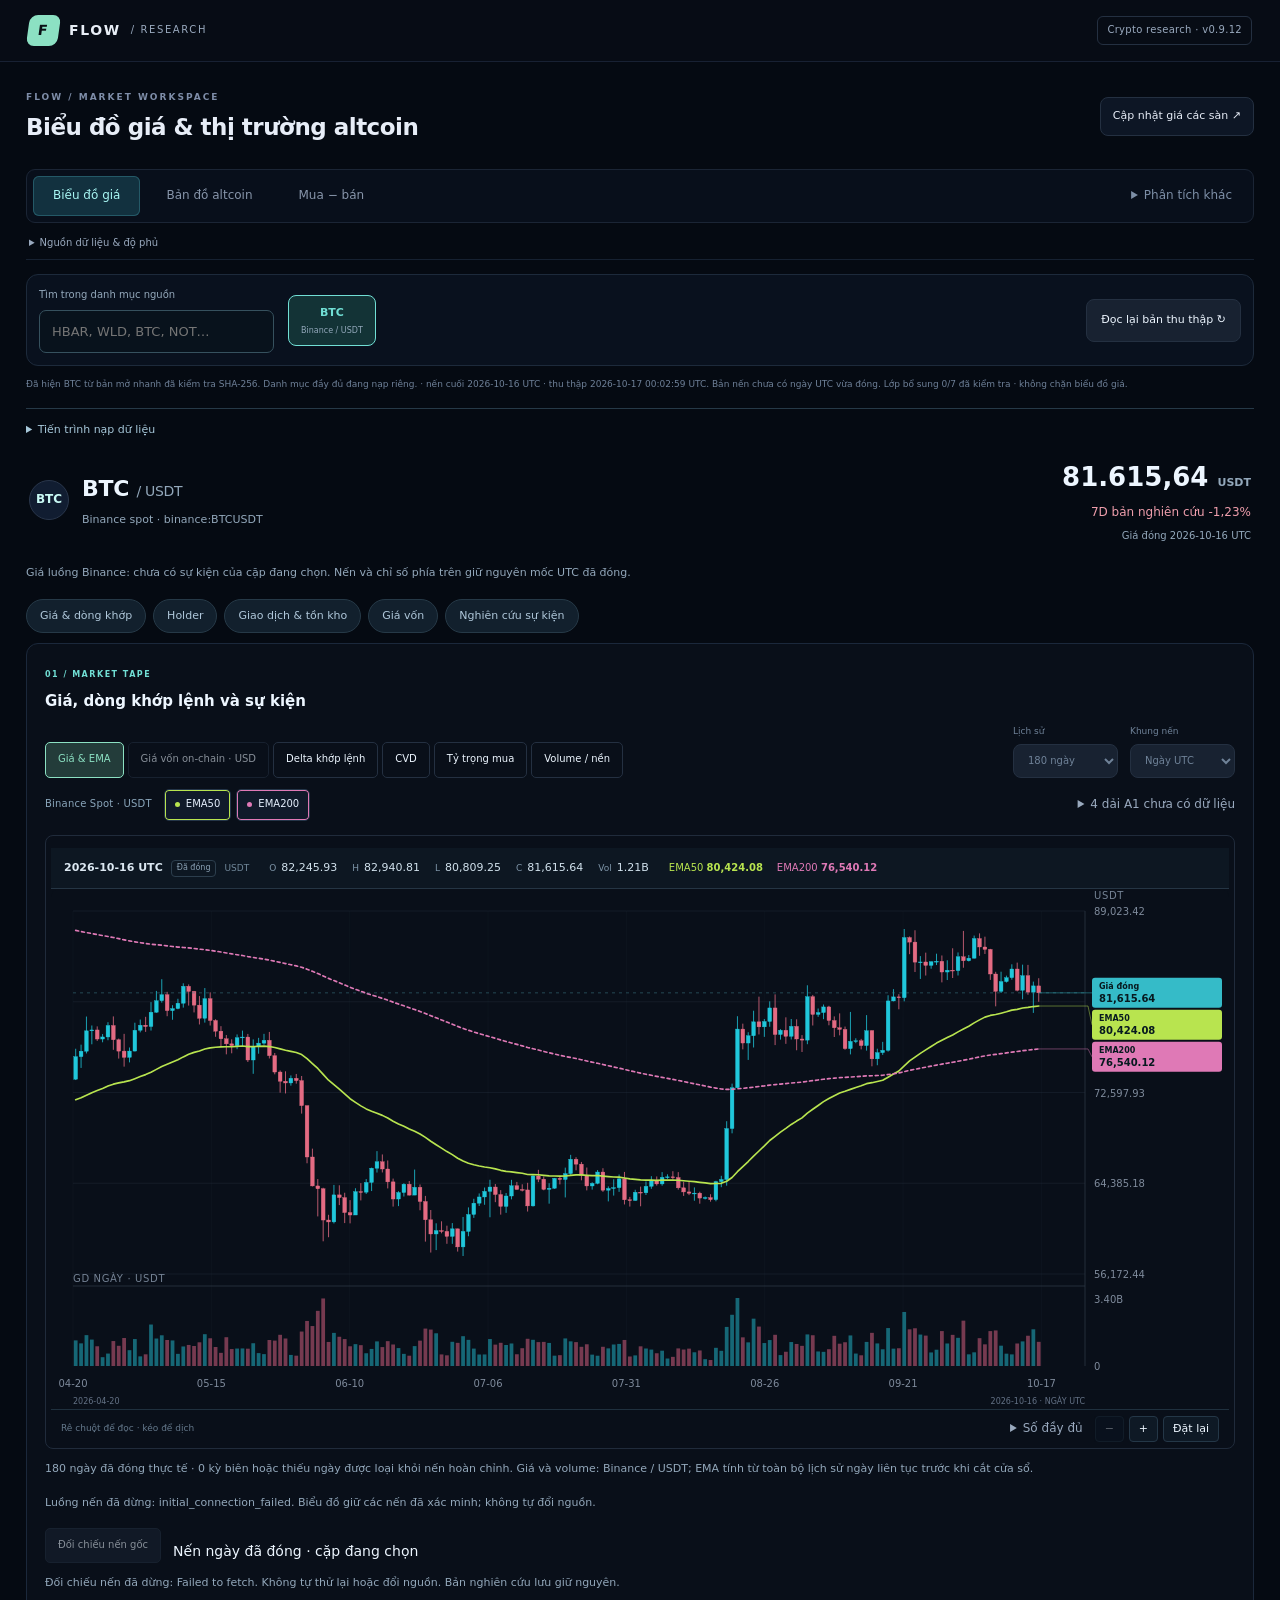
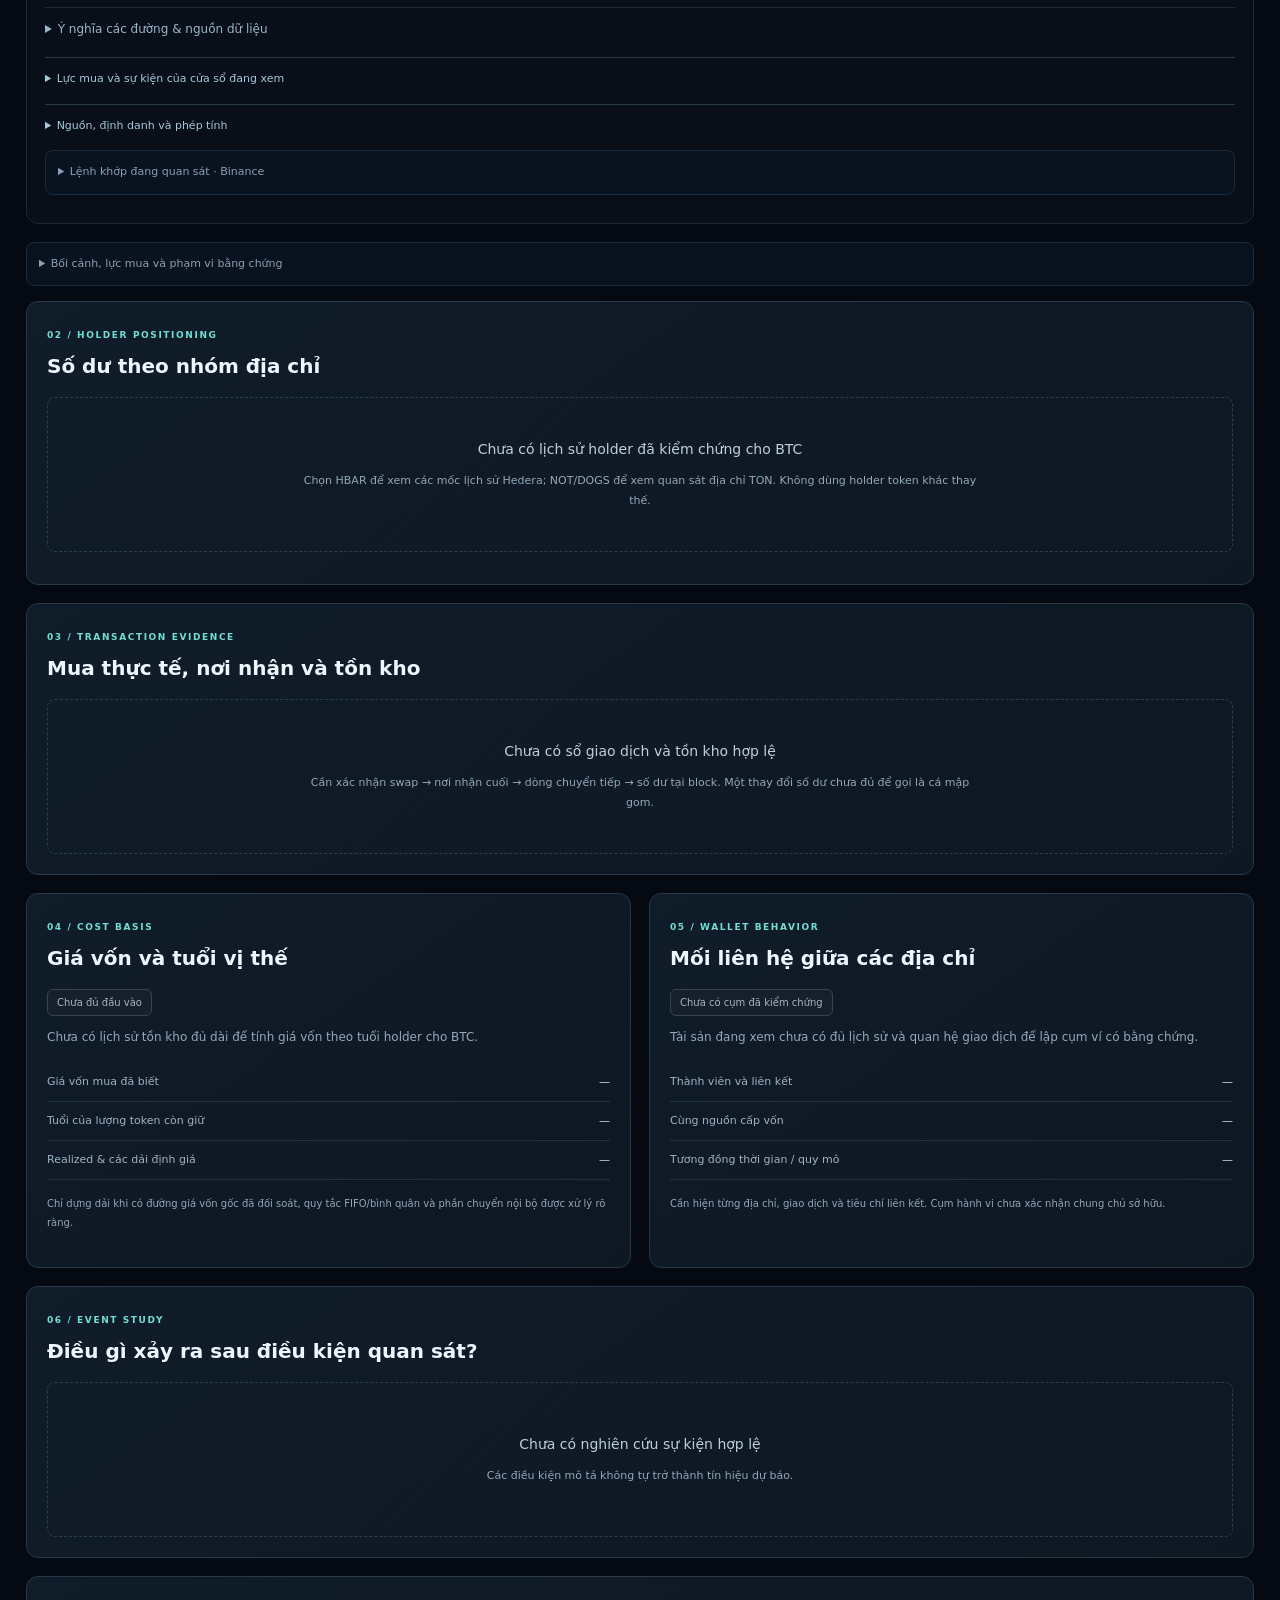
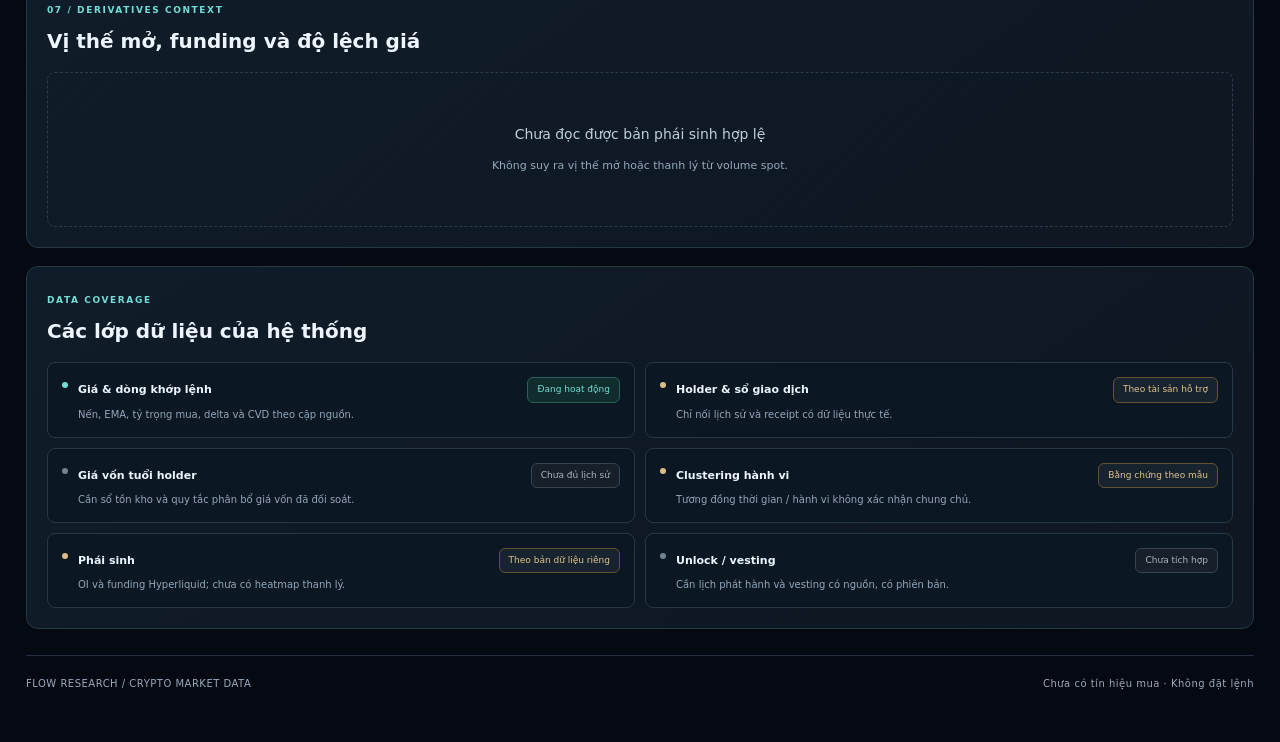
==== commit 8c71e3b9: "Align saved chart windows with the verified archive cutoff" ====
--- a/index.html
+++ b/index.html
@@ -17,7 +17,7 @@
 <link rel="stylesheet" href="radar-view.css?v=96">
 <link rel="stylesheet" href="focus-ui.css?v=95">
 <script defer src="market.js?v=90"></script>
-<script defer src="charts-core.js?v=90"></script>
+<script defer src="charts-core.js?v=9912b"></script>
 <script defer src="charts-view.js?v=98"></script>
 <script defer src="bubble-view.js?v=97"></script>
 <script defer src="public-data.js?v=93"></script>
@@ -26,7 +26,7 @@
 <script defer src="global-ui.js?v=96"></script>
 <script defer src="live-market.js?v=94"></script>
 <script defer src="live-orderflow.js?v=94"></script>
-<script defer src="market-ui.js?v=97"></script>
+<script defer src="market-ui.js?v=9912b"></script>
 <script defer src="coinlore-core.js?v=95"></script>
 <script defer src="coinlore-live.js?v=96b"></script>
 <script defer src="live-gate.js?v=95"></script>
@@ -41,7 +41,7 @@
 <script defer src="onchain-ui.js?v=96"></script>
 <script defer src="signal-core.js?v=90"></script>
 <script defer src="instrument-classes.js?v=90"></script>
-<script defer src="research-ui.js?v=96"></script>
+<script defer src="research-ui.js?v=9912b"></script>
 <script defer src="trading-volume.js?v=9912"></script>
 <script defer src="intelligence-core.js?v=90"></script>
 <script defer src="holder-history.js?v=90"></script>
@@ -52,7 +52,7 @@
 <script defer src="cost-reference-view.js?v=95"></script>
 <script defer src="live-candle.js?v=96"></script>
 <script defer src="selected-history.js?v=97"></script>
-<script defer src="terminal-ui.js?v=9912"></script>
+<script defer src="terminal-ui.js?v=9912b"></script>
 <script src="navigation.js?v=93" defer></script>
 <script src="operations.js?v=97" defer></script>
 </head>
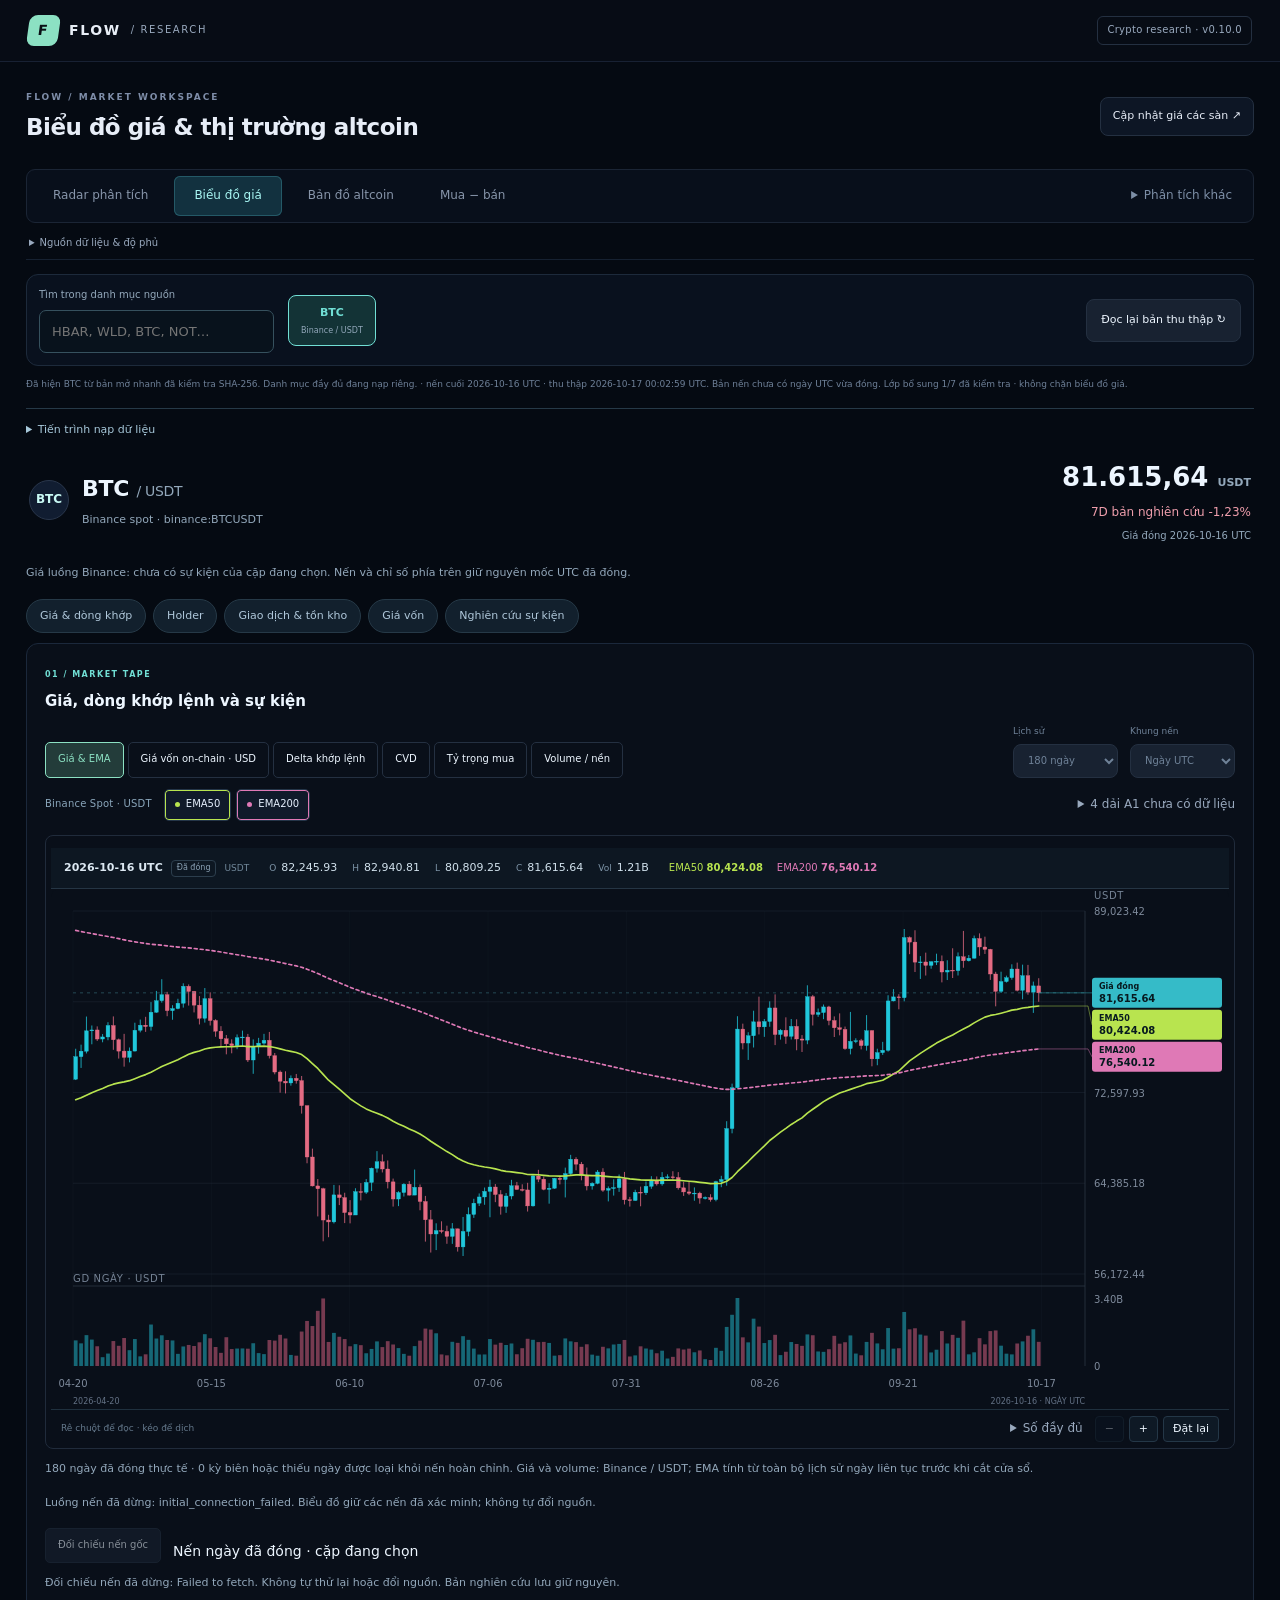
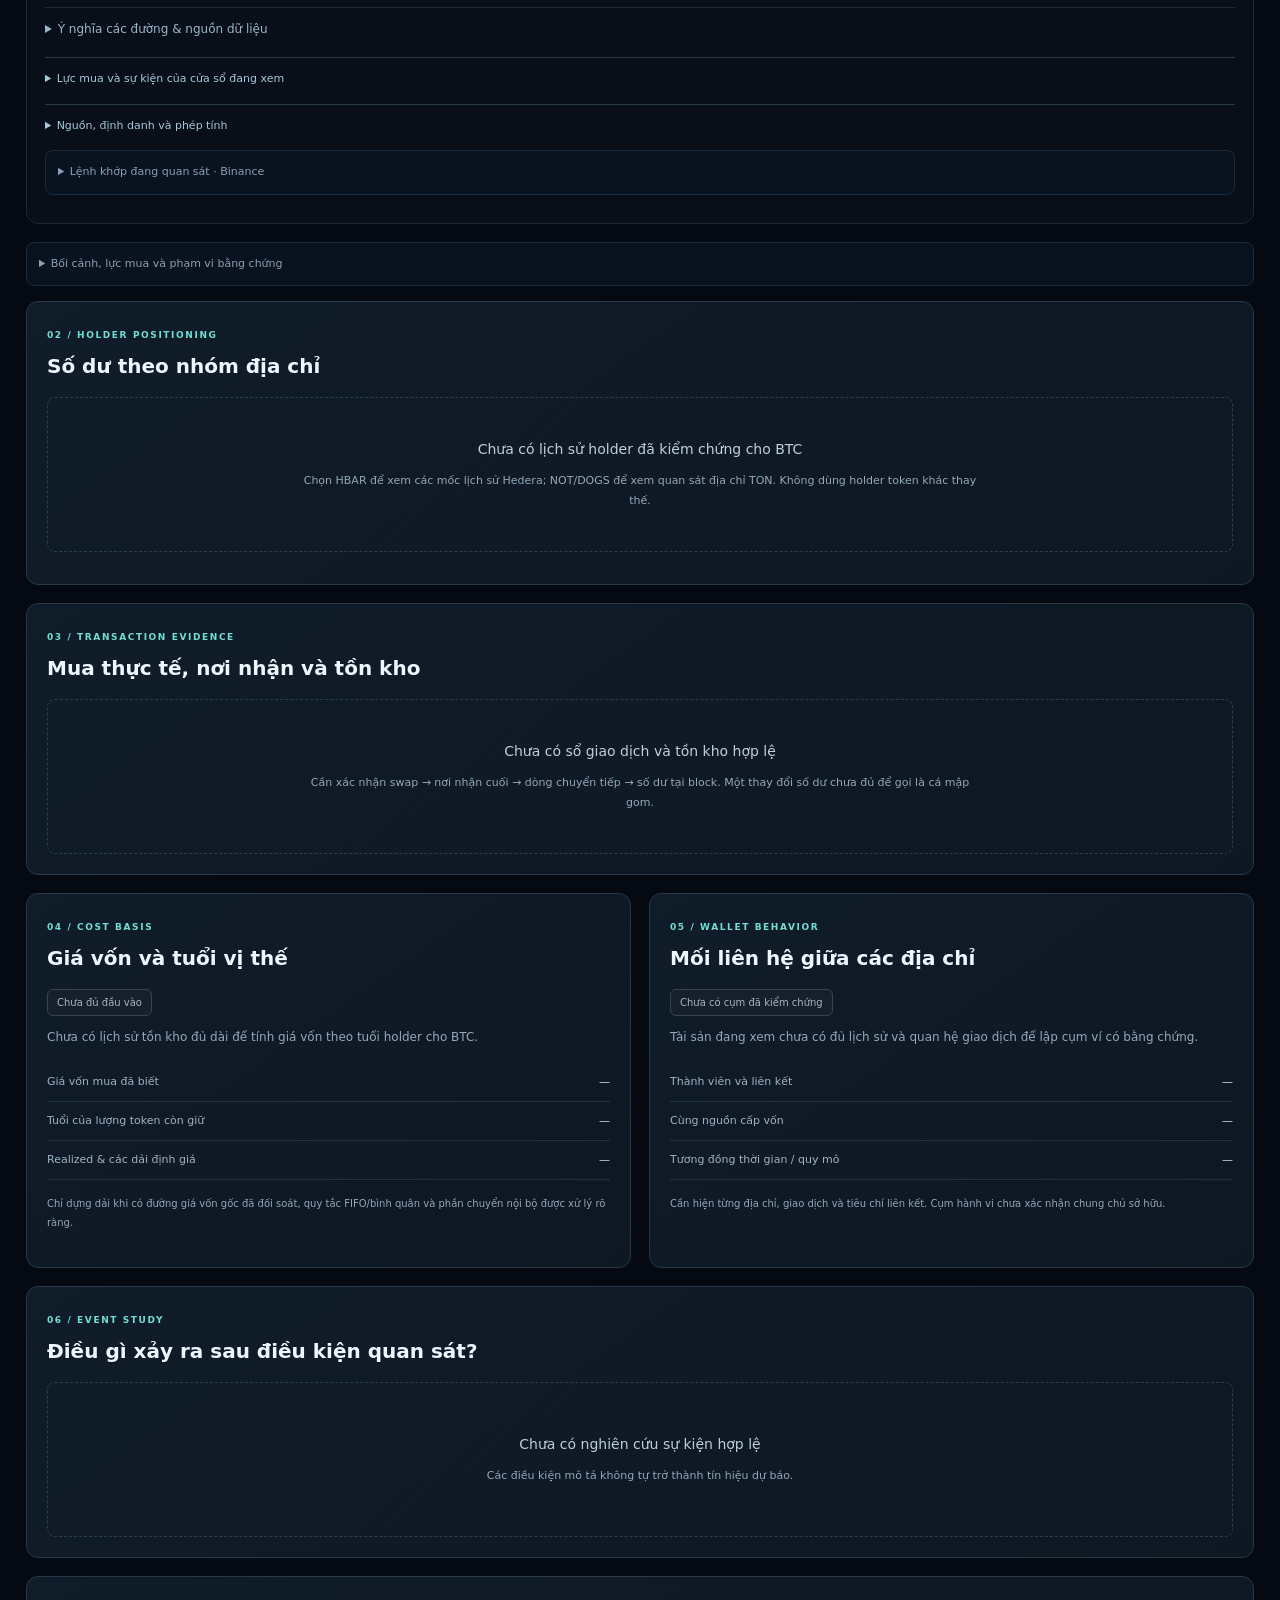
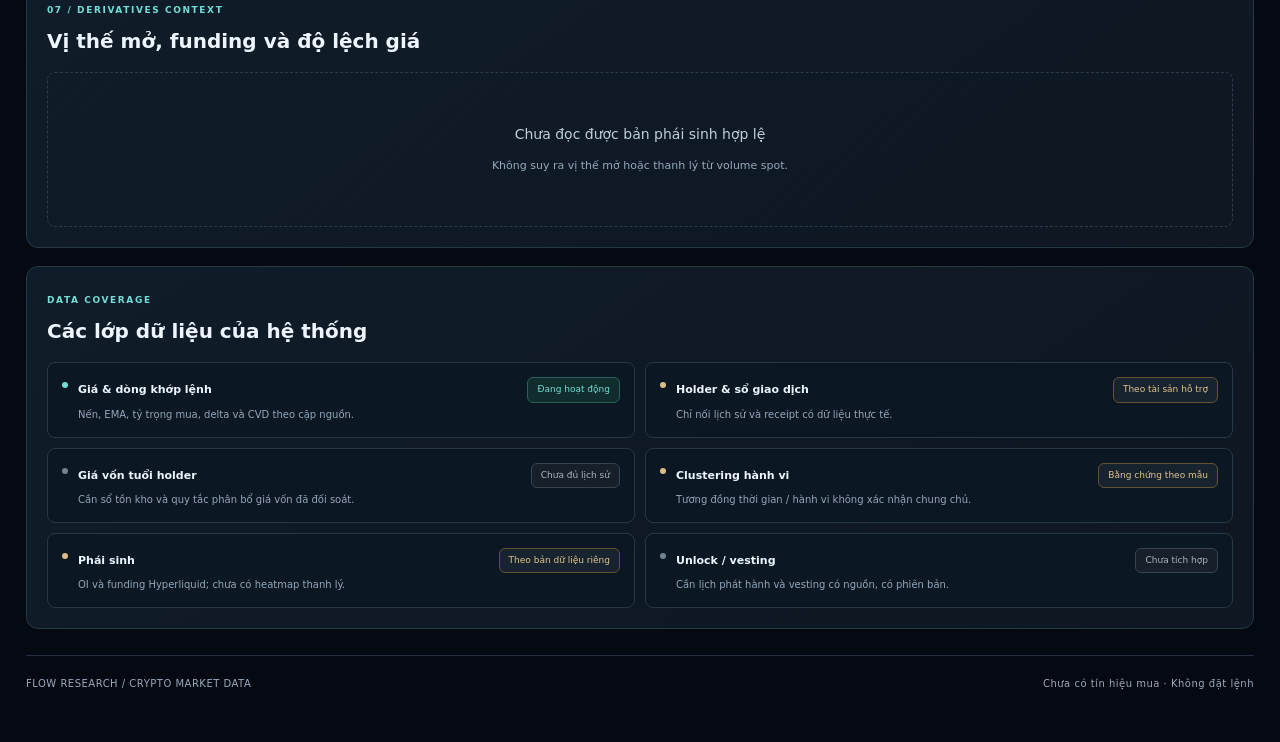
==== commit 0d0c2bed: "Build source-verified flow intelligence workspace and interactive holder charts" ====
--- a/index.html
+++ b/index.html
@@ -13,9 +13,15 @@
 <link rel="stylesheet" href="charts-view.css?v=98">
 <link rel="stylesheet" href="cost-reference-view.css?v=95">
 <link rel="stylesheet" href="market-hub.css?v=9911">
-<link rel="stylesheet" href="trading-volume.css?v=9912">
+<link rel="stylesheet" href="trading-volume.css?v=9912c">
 <link rel="stylesheet" href="radar-view.css?v=96">
 <link rel="stylesheet" href="focus-ui.css?v=95">
+<link rel="stylesheet" href="strength-overview.css?v=1000">
+<link rel="stylesheet" href="capital-flow-view.css?v=1000">
+<link rel="stylesheet" href="holder-flow-view.css?v=1000">
+<link rel="stylesheet" href="wallet-cohorts.css?v=1000">
+<link rel="stylesheet" href="wallet-strength-view.css?v=1000">
+<link rel="stylesheet" href="analysis-workspace.css?v=1000">
 <script defer src="market.js?v=90"></script>
 <script defer src="charts-core.js?v=9912b"></script>
 <script defer src="charts-view.js?v=98"></script>
@@ -42,9 +48,9 @@
 <script defer src="signal-core.js?v=90"></script>
 <script defer src="instrument-classes.js?v=90"></script>
 <script defer src="research-ui.js?v=9912b"></script>
-<script defer src="trading-volume.js?v=9912"></script>
+<script defer src="trading-volume.js?v=9912c"></script>
 <script defer src="intelligence-core.js?v=90"></script>
-<script defer src="holder-history.js?v=90"></script>
+<script defer src="holder-history.js?v=1000"></script>
 <script defer src="chain-ledger.js?v=90"></script>
 <script defer src="inventory-ledger.js?v=94"></script>
 <script defer src="derivatives-core.js?v=93"></script>
@@ -52,17 +58,25 @@
 <script defer src="cost-reference-view.js?v=95"></script>
 <script defer src="live-candle.js?v=96"></script>
 <script defer src="selected-history.js?v=97"></script>
-<script defer src="terminal-ui.js?v=9912b"></script>
+<script defer src="strength-overview.js?v=1000"></script>
+<script defer src="capital-flow-view.js?v=1000"></script>
+<script defer src="holder-flow-view.js?v=1000"></script>
+<script defer src="wallet-cohorts.js?v=1000"></script>
+<script defer src="exchange-identity.js?v=1000"></script>
+<script defer src="wallet-strength-view.js?v=1000"></script>
+<script defer src="analysis-workspace.js?v=1000"></script>
+<script defer src="terminal-ui.js?v=1000"></script>
 <script src="navigation.js?v=93" defer></script>
 <script src="operations.js?v=97" defer></script>
 </head>
 <body class="focused-workspace">
-<header><a class="brand" href="./"><span class="mark">F</span>FLOW<span class="wordmark">/ RESEARCH</span></a><span class="badge">Crypto research · v0.9.12</span></header>
+<header><a class="brand" href="./"><span class="mark">F</span>FLOW<span class="wordmark">/ RESEARCH</span></a><span class="badge">Crypto research · v0.10.0</span></header>
 <main>
 <div class="workspace-title"><div><span class="eyebrow">FLOW / MARKET WORKSPACE</span><h1>Biểu đồ giá &amp; thị trường altcoin</h1></div><button id="load">Cập nhật giá các sàn ↗</button></div>
-<nav aria-label="Các mục"><button class="tab active" data-panel="terminal">Biểu đồ giá</button><button class="tab" data-panel="market">Bản đồ altcoin</button><button class="tab" data-panel="netflow">Mua − bán</button><details class="nav-more"><summary>Phân tích khác</summary><div><button class="tab" data-panel="research">Bộ lọc giá &amp; lệnh</button><button class="tab" data-panel="onchain">Ví &amp; giao dịch</button><button class="tab" data-panel="evidence">Độ phủ tính năng</button><button class="tab" data-panel="method">Phương pháp</button></div></details></nav>
+<nav aria-label="Các mục"><button class="tab" data-panel="intelligence">Radar phân tích</button><button class="tab active" data-panel="terminal">Biểu đồ giá</button><button class="tab" data-panel="market">Bản đồ altcoin</button><button class="tab" data-panel="netflow">Mua − bán</button><details class="nav-more"><summary>Phân tích khác</summary><div><button class="tab" data-panel="research">Bộ lọc giá &amp; lệnh</button><button class="tab" data-panel="onchain">Ví &amp; giao dịch</button><button class="tab" data-panel="evidence">Độ phủ tính năng</button><button class="tab" data-panel="method">Phương pháp</button></div></details></nav>
 <details class="source-summary"><summary>Nguồn dữ liệu &amp; độ phủ</summary><div id="status" class="status" role="status" aria-live="polite">Đang kiểm tra dữ liệu…</div><p id="automation-status" class="status" role="status">Đang kiểm tra lịch cập nhật…</p><div class="metrics"><article><span>CẶP / SÀN</span><strong id="count">—</strong><small>Đếm riêng từng cặp/sàn</small></article><article><span>NGUỒN GIÁ</span><strong id="source-count">—</strong><small id="coverage-sub">Chưa kiểm tra kết nối</small></article><article><span>SỰ KIỆN MỚI NHẤT</span><strong id="asof" class="small-value">—</strong><small id="fetched">Thời điểm nguồn</small></article><article><span>PHẠM VI VÍ</span><strong id="wallet-scope" class="small-value">—</strong><small>Chi tiết trong Phân tích khác</small></article></div></details>
 <section id="terminal" class="panel"></section>
+<section id="intelligence" class="panel" hidden></section>
 <section id="netflow" class="panel" hidden><section id="market-net-flow" aria-label="Dòng khớp lệnh Binance theo ngày"></section></section>
 <section id="research" class="panel" hidden>
 <div class="card research-intro"><div class="card-head"><div><div class="eyebrow">BỘ LỌC MÔ TẢ ĐỘC LẬP · BINANCE SPOT / USDT</div><h2>Áp lực mua khi giá chưa tăng nhiều</h2><p class="small">Xem lực khớp lệnh 7D/30D và volume trên toàn danh mục nguồn, rồi kiểm tra biểu đồ dài ngày. Chưa xác nhận ví lớn tích lũy hoặc hiệu quả dự báo.</p></div><button id="research-reload">Đọc lại bản thu thập ↻</button></div>
--- a/trading-volume.css
+++ b/trading-volume.css
@@ -1 +1 @@
-.trading-volume{margin:20px 0;padding:22px;border:1px solid #263744;border-radius:16px;background:#08131c;color:#dce8ee;min-width:0}.tv-heading{display:flex;justify-content:space-between;align-items:flex-start;gap:20px}.tv-heading h2{margin:5px 0 8px;font-size:24px}.tv-heading p{color:#a4b7c4;max-width:780px;margin:0}.tv-heading .segmented{flex-shrink:0}.tv-status{padding:12px 14px;background:#13202a;border-left:3px solid #b99a4a;line-height:1.6;font-size:13px;color:#d6caa4}.tv-kpis{display:grid;grid-template-columns:repeat(4,minmax(0,1fr));gap:12px;margin:16px 0}.tv-kpis article{padding:16px 12px;background:#0c1d28;border:1px solid #203744;border-radius:10px;min-width:0}.tv-kpis span,.tv-kpis small{display:block;color:#97afbd;font-size:11px;line-height:1.6}.tv-kpis strong{display:block;font-size:clamp(17px,1.8vw,25px);margin:5px 0;font-variant-numeric:tabular-nums;overflow-wrap:anywhere}.tv-controls{display:flex;align-items:flex-end;gap:12px;flex-wrap:wrap;margin:18px 0}.tv-controls label{display:grid;gap:6px;color:#a4b7c4;font-size:12px}.tv-controls input,.tv-controls select{max-width:100%;padding:9px 10px;background:#0b1c26;color:#e6eff4;border:1px solid #294453;border-radius:7px}.tv-controls input{min-width:150px}.tv-caption{font-size:12px;color:#97adba;line-height:1.7}.tv-plot{width:100%;min-width:0;overflow:hidden}.tv-bubbles{display:block;width:100%;background:#040c13;border-radius:12px}.tv-bubble{cursor:pointer}.tv-bubble circle{stroke-width:1.8;vector-effect:non-scaling-stroke}.tv-bubble.tv-positive circle{fill:#092522;stroke:#36bda6}.tv-bubble.tv-negative circle{fill:#281219;stroke:#de667a}.tv-bubble text{fill:#edf4f7;text-anchor:middle;font-family:inherit;font-weight:600;pointer-events:none}.tv-bubble:focus{outline:none}.tv-bubble:hover circle,.tv-bubble:focus circle{stroke:#f0d67b;stroke-width:3}.tv-positive{color:#6fdbc6}.tv-negative{color:#ff8b9c}.tv-pages{display:flex;align-items:center;justify-content:space-between;gap:12px;margin:14px 0;color:#9fb3bf;font-size:12px}.tv-pages div{display:flex;gap:8px}.tv-pages button,.tv-table button{padding:8px 12px;background:#102532;border:1px solid #2a4858;border-radius:7px;color:#e4edf3;cursor:pointer}.trading-volume button:focus-visible,.trading-volume input:focus-visible,.trading-volume select:focus-visible{outline:2px solid #f0d67b;outline-offset:3px}.tv-pages button:disabled{opacity:.4;cursor:default}.tv-inspect{white-space:pre-wrap;overflow-wrap:anywhere;max-height:165px;overflow:auto;background:#0b1c26;padding:12px;border-radius:8px;font-size:12px;line-height:1.6;color:#bed0da}.tv-table-wrap{overflow:auto;border:1px solid #263e4c;border-radius:10px}.tv-table{width:100%;border-collapse:collapse;font-size:12px;white-space:nowrap;font-variant-numeric:tabular-nums}.tv-table th,.tv-table td{padding:12px;text-align:right;border-bottom:1px solid #1d3340}.tv-table th:first-child{text-align:left}.tv-table thead{background:#0e222e;color:#a9c0cd}.tv-table small{display:block;color:#96abb8}.tv-details{font-size:12px;color:#9db1bf;line-height:1.7;margin-top:16px}.tv-details summary{cursor:pointer;color:#d0e0e9}.tv-details code{overflow-wrap:anywhere}.tv-details h3{font-size:14px}.tv-details ul{max-height:230px;overflow:auto;padding-left:22px}.tv-empty{padding:45px 20px;text-align:center;color:#9cb5c4;background:#081823;border-radius:12px}.trading-volume .segmented button.selected{background:#174350;color:#eafafa}.trading-volume .segmented button{padding:9px 13px}.tv-table tbody tr:hover{background:#0d2632}@media(max-width:800px){.trading-volume{padding:15px}.tv-heading{flex-direction:column}.tv-kpis{grid-template-columns:repeat(2,minmax(0,1fr))}.tv-controls{gap:10px}.tv-controls label:first-child{width:100%}.tv-pages{flex-wrap:wrap}.tv-table th,.tv-table td{padding:10px 8px}}@media(max-width:400px){.trading-volume{padding:10px}.tv-kpis{gap:7px}.tv-kpis article{padding:12px 8px}.tv-controls input{min-width:0;width:100%}.tv-heading h2{font-size:21px}}
+.trading-volume{margin:20px 0;padding:22px;border:1px solid #263744;border-radius:16px;background:#08131c;color:#dce8ee;min-width:0}.tv-heading{display:flex;justify-content:space-between;align-items:flex-start;gap:20px}.tv-heading h2{margin:5px 0 8px;font-size:24px}.tv-heading p{color:#a4b7c4;max-width:780px;margin:0}.tv-heading .segmented{flex-shrink:0}.tv-status{padding:12px 14px;background:#13202a;border-left:3px solid #b99a4a;line-height:1.6;font-size:13px;color:#d6caa4}.tv-kpis{display:grid;grid-template-columns:repeat(4,minmax(0,1fr));gap:12px;margin:16px 0}.tv-kpis article{padding:16px 12px;background:#0c1d28;border:1px solid #203744;border-radius:10px;min-width:0}.tv-kpis span,.tv-kpis small{display:block;color:#97afbd;font-size:11px;line-height:1.6}.tv-kpis strong{display:block;font-size:clamp(17px,1.8vw,25px);margin:5px 0;font-variant-numeric:tabular-nums;overflow-wrap:anywhere}.tv-controls{display:flex;align-items:flex-end;gap:12px;flex-wrap:wrap;margin:18px 0}.tv-controls label{display:grid;gap:6px;color:#a4b7c4;font-size:12px}.tv-controls input,.tv-controls select{max-width:100%;padding:9px 10px;background:#0b1c26;color:#e6eff4;border:1px solid #294453;border-radius:7px}.tv-controls input{min-width:150px}.tv-caption{font-size:12px;color:#97adba;line-height:1.7}.tv-plot{width:100%;min-width:0;overflow:hidden}.tv-bubbles{display:block;width:100%;background:#040c13;border-radius:12px}.tv-bubble{cursor:pointer}.tv-bubble circle{stroke-width:1.8;vector-effect:non-scaling-stroke}.tv-bubble.tv-positive circle{fill:#092522;stroke:#36bda6}.tv-bubble.tv-negative circle{fill:#281219;stroke:#de667a}.tv-bubble text{font-size:inherit;fill:#edf4f7;text-anchor:middle;font-family:inherit;font-weight:600;pointer-events:none}.tv-bubble:focus{outline:none}.tv-bubble:hover circle,.tv-bubble:focus circle{stroke:#f0d67b;stroke-width:3}.tv-positive{color:#6fdbc6}.tv-negative{color:#ff8b9c}.tv-pages{display:flex;align-items:center;justify-content:space-between;gap:12px;margin:14px 0;color:#9fb3bf;font-size:12px}.tv-pages div{display:flex;gap:8px}.tv-pages button,.tv-table button{padding:8px 12px;background:#102532;border:1px solid #2a4858;border-radius:7px;color:#e4edf3;cursor:pointer}.trading-volume button:focus-visible,.trading-volume input:focus-visible,.trading-volume select:focus-visible{outline:2px solid #f0d67b;outline-offset:3px}.tv-pages button:disabled{opacity:.4;cursor:default}.tv-inspect{white-space:pre-wrap;overflow-wrap:anywhere;max-height:165px;overflow:auto;background:#0b1c26;padding:12px;border-radius:8px;font-size:12px;line-height:1.6;color:#bed0da}.tv-table-wrap{overflow:auto;border:1px solid #263e4c;border-radius:10px}.tv-table{width:100%;border-collapse:collapse;font-size:12px;white-space:nowrap;font-variant-numeric:tabular-nums}.tv-table th,.tv-table td{padding:12px;text-align:right;border-bottom:1px solid #1d3340}.tv-table th:first-child{text-align:left}.tv-table thead{background:#0e222e;color:#a9c0cd}.tv-table small{display:block;color:#96abb8}.tv-details{font-size:12px;color:#9db1bf;line-height:1.7;margin-top:16px}.tv-details summary{cursor:pointer;color:#d0e0e9}.tv-details code{overflow-wrap:anywhere}.tv-details h3{font-size:14px}.tv-details ul{max-height:230px;overflow:auto;padding-left:22px}.tv-empty{padding:45px 20px;text-align:center;color:#9cb5c4;background:#081823;border-radius:12px}.trading-volume .segmented button.selected{background:#174350;color:#eafafa}.trading-volume .segmented button{padding:9px 13px}.tv-table tbody tr:hover{background:#0d2632}@media(max-width:800px){.trading-volume{padding:15px}.tv-heading{flex-direction:column}.tv-kpis{grid-template-columns:repeat(2,minmax(0,1fr))}.tv-controls{gap:10px}.tv-controls label:first-child{width:100%}.tv-pages{flex-wrap:wrap}.tv-table th,.tv-table td{padding:10px 8px}}@media(max-width:400px){.trading-volume{padding:10px}.tv-kpis{gap:7px}.tv-kpis article{padding:12px 8px}.tv-controls input{min-width:0;width:100%}.tv-heading h2{font-size:21px}}
--- a/strength-overview.css
+++ b/strength-overview.css
@@ -0,0 +1,10 @@
+.strength-overview{--so-bg:#070e17;--so-panel:#0a111c;--so-line:#1e2c3d;--so-muted:#91a2b8;--so-cyan:#67e3e5;--so-green:#56dfb0;--so-violet:#a28cff;color:#edf5fc;background:radial-gradient(ellipse at 88% 0,rgba(91,54,154,.13),transparent 37%),var(--so-bg);padding:30px;border:1px solid var(--so-line);border-radius:22px;min-width:0;font-variant-numeric:tabular-nums}
+.strength-overview *{box-sizing:border-box}.so-hero{padding:0 2px 22px}.so-eyebrow{display:flex;align-items:center;gap:10px;color:var(--so-cyan);font-size:11px;font-weight:700;letter-spacing:.19em}.so-eyebrow>span{font-size:25px;line-height:1}.so-title-row{display:flex;align-items:center;justify-content:space-between;gap:25px;margin-top:16px}.so-title-row h2{font-size:clamp(31px,4.1vw,52px);letter-spacing:-.055em;line-height:1.12;margin:0 0 14px;font-weight:750}.so-title-row p{font-size:14px;line-height:1.7;color:#abbcd0;margin:0}.so-date{flex:none;align-self:flex-start;margin-top:8px;padding:12px 15px;background:#101726;border:1px solid #293048;border-radius:9px;font-size:10px;font-weight:650;letter-spacing:.05em;color:#c2cde0}.so-method{font-size:12px!important;line-height:1.7!important;color:var(--so-muted)!important;margin:15px 0 0!important;max-width:980px}
+.so-leaders{margin:0 0 20px}.so-leaders h3{font-size:11px;font-weight:700;letter-spacing:.14em;color:#b9ccd9;margin:0 0 12px}.so-leaders h3 span{color:var(--so-cyan)}.so-ticker{display:flex;gap:9px;overflow-x:auto;border:1px solid var(--so-line);border-radius:12px;padding:10px;background:#080f18;scrollbar-width:thin;scrollbar-color:#3c536c transparent}.so-leader{display:flex;align-items:center;gap:12px;min-width:270px;padding:12px 14px!important;text-align:left;border:1px solid #1a2635!important;border-radius:10px!important;background:linear-gradient(125deg,#111c28,#10141f)!important;color:#ebf4fd!important;cursor:pointer}.so-leader:hover{border-color:#567988!important;background:#172533!important}.so-rank{color:#7e90a4;font-size:10px}.so-monogram{display:grid;place-items:center;flex:none;width:35px;height:35px;font-size:10px;font-weight:800;color:#c0f4fa;border:1px solid #31505d;border-radius:50%;background:linear-gradient(140deg,#1d3542,#202138)}.so-leader strong{font-size:12px;display:block}.so-leader small{display:block;font-size:10px;color:#8fa1b6;margin-top:4px}.so-leader b{margin-left:auto;white-space:nowrap;font-size:12px;color:var(--so-green)}.so-empty-leaders{font-size:12px;color:var(--so-muted);padding:16px}
+.so-kpis{display:grid;grid-template-columns:repeat(4,minmax(0,1fr));gap:12px;margin-bottom:24px}.so-kpis article{border:1px solid var(--so-line);border-radius:15px;padding:21px 20px;background:linear-gradient(125deg,rgba(31,73,80,.16),rgba(33,31,56,.24));min-width:0}.so-kpis article>span{display:block;color:#9ab0bf;font-size:10px;letter-spacing:.13em;font-weight:650}.so-kpis article>strong{display:block;margin:14px 0 9px;font-size:clamp(23px,2.4vw,34px);font-weight:750;line-height:1.1;letter-spacing:-.035em;overflow-wrap:anywhere}.so-kpis article>small{display:block;font-size:11px;color:#8093a8;line-height:1.5}.so-positive{color:var(--so-green)!important}.so-negative{color:#fc7e9b!important}
+.so-panel{background:linear-gradient(160deg,rgba(17,30,42,.3),transparent 45%),#080f18;border:1px solid var(--so-line);border-radius:18px;padding:24px 22px 16px;min-width:0}.so-panel-heading{display:flex;justify-content:space-between;align-items:flex-start;gap:18px}.so-panel-heading h3{font-size:19px;font-weight:680;letter-spacing:-.025em;margin:0 0 8px}.so-panel-heading p{font-size:12px;color:var(--so-muted);line-height:1.6;margin:0}.so-buttons{display:flex;flex-wrap:wrap;gap:3px;padding:4px;background:#060d17;border:1px solid #182437;border-radius:9px;align-self:flex-start}.so-buttons button{font-size:11px!important;line-height:1.4;min-height:35px;padding:8px 13px!important;border:1px solid transparent!important;border-radius:6px!important;color:#a4b3c9;background:transparent!important;cursor:pointer;white-space:nowrap}.so-buttons button[aria-pressed=true]{background:linear-gradient(130deg,#383056,#272640)!important;border-color:#5e4d78!important;color:#f2ecff!important;box-shadow:0 0 14px #59438722}.so-buckets button[aria-pressed=true]{background:#12333f!important;border-color:#235565!important;color:#9ce6f2!important}.so-toolbar{display:flex;justify-content:space-between;gap:15px;align-items:center;margin:22px 0 14px;flex-wrap:wrap}.so-filters{display:flex;align-items:end;gap:12px;flex-wrap:wrap;padding:0 0 8px}.so-filters label{font-size:10px;letter-spacing:.03em;color:#839aaf;display:grid;gap:5px}.so-filters input,.so-filters select{background:#0b1520;color:#c6d5e5;border:1px solid #243649;border-radius:7px;padding:8px 10px;font:inherit;font-size:11px;min-height:34px}.so-filters input{max-width:175px}.so-filters>span{margin-left:auto;font-size:10px;color:#859bb0;line-height:1.6;padding-bottom:9px;max-width:410px}.so-plot{min-height:320px}.so-scatter{width:100%;height:auto;display:block;overflow:visible}.so-scatter .so-region-buy{fill:#2cd7b4;opacity:.023}.so-scatter .so-region-sell{fill:#ef5f8c;opacity:.018}.so-scatter .so-grid{stroke:#172332;stroke-width:1}.so-scatter .so-grid-vertical{opacity:.45}.so-scatter .so-baseline{stroke:#52657b;stroke-width:1;stroke-dasharray:4 6;opacity:.7}.so-scatter .so-axis{font-size:11px;fill:#8295ab;font-family:inherit}.so-scatter .so-axis-label{font-size:10px;fill:#b4c6d7;letter-spacing:.09em;font-weight:600}.so-point{cursor:pointer;outline:none}.so-point .so-halo{fill:#56dfb0;opacity:.045}.so-point.so-down .so-halo{fill:#ff7799}.so-point .so-token{stroke:#4b6678;stroke-width:1.2}.so-point.so-up .so-token{stroke:#447e75}.so-point.so-down .so-token{stroke:#7f526b}.so-point.so-flat .so-token{stroke:#777388}.so-point .so-symbol{font-size:inherit;fill:#eef6fe;font-family:inherit;font-weight:750;pointer-events:none;letter-spacing:-.035em}.so-point:hover .so-token,.so-point:focus .so-token{stroke:#b9f4ff;stroke-width:2.5}.so-point:hover .so-halo,.so-point:focus .so-halo{opacity:.28}.so-navigator{display:grid;grid-template-columns:1fr auto;gap:4px 14px;border-top:1px solid #172636;padding:12px 0 0;margin-top:3px}.so-navigator>label{display:flex;justify-content:space-between;font-size:10px;color:#8fa8bd}.so-navigator>label>span{color:#9bc8d8}.so-range-inputs{display:flex;grid-column:1;gap:4px}.so-range-inputs label{display:block;width:50%}.so-range-inputs input{width:100%;height:19px;margin:0;accent-color:#5dd1da;cursor:ew-resize}.so-navigator>button{grid-column:2;grid-row:1/3;align-self:center;font-size:10px;color:#a7c8d9;background:#10202d;border:1px solid #2b4559;border-radius:6px;padding:8px 10px;cursor:pointer}.so-inspect{font-size:11px;line-height:1.7;color:#bfd6e4;background:#0c1924;border:1px solid #1c3141;border-radius:8px;padding:10px 12px;margin:13px 0 0;max-height:85px;overflow:auto;overflow-wrap:anywhere}.so-caption{font-size:10px;color:#7e93a8;line-height:1.7;margin:11px 0 0}.so-status{font-size:11px;line-height:1.8;color:#8da6bb;margin:16px 3px}.so-details{border:1px solid var(--so-line);border-radius:10px;background:#0a131e;overflow:hidden}.so-details summary{padding:15px 18px;font-size:12px;color:#bfd2e2;cursor:pointer}.so-details [data-so-proof]{padding:0 18px;font-size:11px;line-height:1.75;color:#8ea5bb;overflow-wrap:anywhere}.so-details code{font-size:10px;color:#b2c8d7}.so-table-wrap{overflow:auto}.so-table{width:100%;border-collapse:collapse;font-size:12px;white-space:nowrap}.so-table td,.so-table th{padding:12px 16px;text-align:right;border-bottom:1px solid #1a2a39}.so-table th:first-child{text-align:left}.so-table thead th{background:#111e2b;color:#95b0c4;font-size:10px;font-weight:600}.so-table td{color:#c6d6e5}.so-table button{color:#def6ff;background:none;border:0;padding:0;cursor:pointer;font-size:12px}.so-table button:hover{text-decoration:underline}.so-empty{display:grid;place-items:center;min-height:320px;text-align:center;color:#859bb0;font-size:13px;padding:30px;line-height:1.8}.so-sr-only{position:absolute;width:1px;height:1px;margin:-1px;padding:0;overflow:hidden;clip:rect(0,0,0,0);white-space:nowrap;border:0}.strength-overview button:focus-visible,.strength-overview input:focus-visible,.strength-overview select:focus-visible{outline:2px solid #82e2ec;outline-offset:3px}
+@media(max-width:900px){.strength-overview{padding:20px}.so-title-row{align-items:flex-start}.so-date{font-size:9px;max-width:180px;line-height:1.6}.so-kpis{grid-template-columns:repeat(2,minmax(0,1fr))}.so-panel{padding:20px 12px 14px}.so-filters>span{margin-left:0}.so-toolbar{gap:10px}.so-buttons button{padding:7px 10px!important}.so-scatter{min-width:650px}.so-plot{overflow-x:auto;scrollbar-width:thin}.so-panel-heading p{max-width:430px}}
+@media(max-width:580px){.strength-overview{padding:15px 10px;border-radius:14px}.so-title-row{display:block}.so-title-row h2{font-size:34px}.so-title-row p{font-size:12px}.so-date{display:inline-block;margin-top:14px;max-width:none}.so-eyebrow{font-size:9px;letter-spacing:.12em}.so-kpis{gap:8px;margin-bottom:16px}.so-kpis article{padding:16px 12px}.so-kpis article>span{font-size:9px;letter-spacing:.07em}.so-kpis article>strong{font-size:25px}.so-kpis article>small{font-size:10px}.so-panel{padding:17px 9px 12px}.so-panel-heading{display:block}.so-panel-heading>.so-buttons{margin-top:13px;display:inline-flex}.so-toolbar{margin-top:15px}.so-buckets{width:100%}.so-buckets button{flex:1;padding:7px!important;font-size:10px!important}.so-filters label{max-width:100%}.so-filters select{max-width:190px}.so-navigator{column-gap:8px}.so-navigator>label{font-size:9px}.so-navigator>button{max-width:65px;padding:6px;font-size:9px}.so-leader{min-width:252px}.so-inspect{max-height:100px}}
+@media(prefers-reduced-motion:reduce){.strength-overview *{scroll-behavior:auto!important;transition:none!important}}
+
+.so-monogram{overflow:hidden}.so-monogram img{width:100%;height:100%;object-fit:contain}.so-logo{pointer-events:none;clip-path:circle(50%);transform-box:fill-box;transform-origin:center}
--- a/capital-flow-view.css
+++ b/capital-flow-view.css
@@ -0,0 +1,8 @@
+.capital-flow-view{--cf-bg:#070f17;--cf-border:#263342;--cf-text:#e8eef7;--cf-muted:#93a3b8;color:var(--cf-text);min-width:0;margin:26px 0;font-variant-numeric:tabular-nums}
+.cf-section-title{display:flex;justify-content:space-between;gap:18px;align-items:center;margin:0 1px 20px}.cf-section-title span{font-size:10px;letter-spacing:.17em;color:#66d5df}.cf-section-title h2{font-size:22px;letter-spacing:-.04em;margin:7px 0 0;font-weight:650}.capital-flow-view button{font-family:inherit;cursor:pointer}
+.cf-window-tabs,.cf-period-tabs,.cf-source-switch,.cf-measure-tabs{display:flex;gap:3px;align-items:center;background:#080e1b;border:1px solid #1a2534;border-radius:8px;padding:4px;flex-wrap:wrap}.cf-window-tabs button,.cf-period-tabs button,.cf-source-switch button,.cf-measure-tabs button{background:transparent;border:0;border-radius:5px;color:#a9b5c8;padding:7px 11px;font-size:11px;white-space:nowrap;line-height:1.3}.capital-flow-view button[aria-pressed=true]{color:#eff5ff;background:#30274d;box-shadow:inset 0 0 0 1px #8671bf2b}.cf-source-switch button[aria-pressed=true],.cf-measure-tabs button[aria-pressed=true]{background:#123242;color:#96e7f0}
+.cf-card{border:1px solid var(--cf-border);border-top:2px solid #7461c3;border-radius:15px;background:linear-gradient(130deg,#0b121e08,#11132220),var(--cf-bg);margin:0 0 24px;overflow:hidden;box-shadow:0 10px 32px #00000012}.cf-card-head{display:flex;align-items:center;gap:12px;padding:23px 25px;border-bottom:1px solid #25304070;background:none}.cf-icon{display:grid;place-items:center;width:36px;height:36px;border:1px solid #7560bd2c;border-radius:7px;background:#30225042;color:#9a83f0;font-size:25px;flex-shrink:0}.cf-card-head h3{font-size:17px;letter-spacing:-.025em;margin:0 0 7px;line-height:1.3}.cf-card-head p{font-size:12px;color:#98a4b6;margin:0;line-height:1.6}.cf-source-badge{margin-left:auto;max-width:310px;font-size:10px;letter-spacing:.04em;color:#b6abd9;background:#1b183166;border:1px solid #8b6db125;padding:7px 10px;border-radius:6px;text-align:right;line-height:1.5}.cf-toolbar{padding:21px 24px 5px;display:flex;align-items:center;justify-content:space-between;gap:14px;flex-wrap:wrap}.cf-band-legend,.cf-event-legend{display:flex;align-items:center;gap:5px;flex-wrap:wrap}.capital-flow-view .cf-chip{display:inline-flex;gap:6px;align-items:center;border:1px solid #48516229;border-radius:15px;background:#121826;color:#acb8cb;font-size:11px;padding:6px 9px;line-height:1.2;box-shadow:none;white-space:nowrap}.cf-chip i{display:inline-block;width:6px;height:6px;border-radius:50%;background:currentColor;opacity:.4}.cf-chip.is-on i{opacity:1;box-shadow:0 0 7px currentColor}.capital-flow-view .cf-chip:not(.is-on){opacity:.55}.capital-flow-view .cf-chip.cf-ema50.is-on{color:#c6e973;background:#26380d66}.capital-flow-view .cf-chip.cf-ema200.is-on{color:#efa7d0;background:#48153166}.capital-flow-view .cf-chip.cf-realized{color:#82b1ff;background:#182e5966}.cf-unavailable{font-size:10px;color:#67758c;border:1px dashed #34405599;border-radius:15px;padding:6px 8px;cursor:help}.cf-flow{border-top-color:#396d8a}.cf-flow .cf-icon{color:#61c6e7;border-color:#326c923d;background:#16374c42}.cf-flow .cf-source-badge{color:#98c9db;border-color:#3b789533;background:#14304644}.capital-flow-view .cf-event-volumeAnomaly.is-on{color:#b78efa;background:#2b1f4266}.capital-flow-view .cf-event-momentumExpansion.is-on{color:#41d9b7;background:#0d382f66}.capital-flow-view .cf-event-pressureSetup.is-on{color:#f8ac65;background:#45291666}.capital-flow-view .cf-event-sidewaysBuyPressure.is-on{color:#eed15c;background:#39341166}.capital-flow-view .cf-event-possibleSellAbsorption.is-on{color:#58cce0;background:#14333b66}.capital-flow-view .cf-event-overheated.is-on{color:#ed7b9c;background:#44172d66}.cf-measure-tabs{width:max-content;margin:14px 24px 5px}
+.cf-chart-scroll{width:100%;overflow-x:auto;overscroll-behavior-x:contain;padding:12px 14px 0}.cf-svg{display:block;width:100%;min-width:700px;overflow:visible;isolation:isolate}.cf-svg text{font-family:inherit}.cf-svg .cf-axis{fill:#8291a5;font-size:10px}.cf-svg .cf-unit{fill:#8c9bb2;font-size:9px;letter-spacing:.1em}.cf-grid{stroke:#657589;stroke-opacity:.09;stroke-width:1;vector-effect:non-scaling-stroke}.cf-candle line{stroke-width:1;vector-effect:non-scaling-stroke}.cf-volume{opacity:.7}.cf-price-line{fill:none;stroke-width:1.7;vector-effect:non-scaling-stroke;pointer-events:none}.cf-price-line.ema200{stroke-dasharray:3 3}.cf-svg .cf-last-name{fill:#cad6e7;font-size:9px;letter-spacing:.02em}.cf-svg .cf-last-value{fill:#e8effc;font-size:10px;font-weight:600}.cf-last-label polyline{stroke-width:.7;opacity:.7;vector-effect:non-scaling-stroke}.cf-flow-column{opacity:.82}.cf-flow-price{fill:none;stroke-width:1.8;vector-effect:non-scaling-stroke}.cf-zero{stroke:#67788c;stroke-width:1;stroke-opacity:.5;vector-effect:non-scaling-stroke}.cf-baseline{stroke:#6d8a9f;stroke-width:1;stroke-dasharray:3 5;stroke-opacity:.2;vector-effect:non-scaling-stroke}.cf-latest-price{stroke:#6be5c8;stroke-width:1;stroke-dasharray:3 5;stroke-opacity:.32;vector-effect:non-scaling-stroke}.cf-svg .cf-price-value{fill:#8befd7;font-size:11px;font-weight:600}.cf-svg .cf-empty-text{fill:#b1bed2;font-size:13px}.cf-hit{fill:transparent;stroke:none}.cf-sample{outline:none}.cf-crosshair{stroke:#c3cfe1;stroke-width:1;stroke-dasharray:4 4;opacity:0;vector-effect:non-scaling-stroke;pointer-events:none}.cf-crosshair-dot{fill:#cdd8f0;stroke:#070f17;stroke-width:2;opacity:0;vector-effect:non-scaling-stroke;pointer-events:none}.cf-sample:hover .cf-crosshair,.cf-sample:focus .cf-crosshair,.cf-sample.is-active .cf-crosshair{opacity:.55}.cf-sample:hover .cf-crosshair-dot,.cf-sample:focus .cf-crosshair-dot,.cf-sample.is-active .cf-crosshair-dot{opacity:1}
+.cf-readout{min-height:48px;margin:2px 25px 15px;padding:10px 12px;border:1px solid #2635467a;background:#0b162288;border-radius:6px;font-size:10px;line-height:1.7;color:#afbdd0;white-space:pre-line;overflow-wrap:anywhere;max-height:168px;overflow-y:auto}.cf-footer{display:flex;align-items:center;justify-content:space-between;gap:14px;flex-wrap:wrap;margin:0 25px;padding:18px 0;border-top:1px solid #29334466;color:#8999af;font-size:11px;line-height:1.6}.cf-footer strong{font-weight:500;color:#c9d7e8}.cf-footer i{display:inline-block;width:5px;height:5px;margin:0 5px 2px 0;border-radius:50%;background:#2ad3a1;box-shadow:0 0 6px #2ad3a140}.cf-navigator{margin:7px 25px 17px;background:#0a1522;border:1px solid #24384c;border-radius:5px;overflow:hidden}.cf-navigator svg{display:block;width:100%;height:44px}.cf-navigator-price{fill:none;stroke:#477f98;stroke-width:1.3;opacity:.65}.cf-navigator-selection{fill:#3eabd92b;stroke:#6bc9dc;stroke-width:1}.cf-range-inputs{display:grid;grid-template-columns:1fr 1fr;gap:22px;padding:10px 13px 8px;background:#0d1927}.cf-range-inputs label{display:grid;grid-template-columns:auto 1fr;color:#7f94aa;font-size:10px;gap:8px}.cf-range-inputs label span{text-align:right;color:#b0c6d8}.cf-range-inputs input{grid-column:1/-1;width:100%;height:12px;accent-color:#67bed2;cursor:ew-resize;margin:0;min-height:12px;padding:0;border:0;background:transparent}.cf-method{padding:13px 17px;border:1px solid #263446;border-radius:9px;background:#0a1420;color:#8fa4b9;font-size:11px;line-height:1.8}.cf-method summary{color:#c1d2e4;cursor:pointer}.cf-method p{margin:12px 0}.cf-method dl{display:grid;grid-template-columns:minmax(120px,200px) 1fr;gap:8px 14px}.cf-method dt{color:#becbdd}.cf-method dd{margin:0;overflow-wrap:anywhere}.capital-flow-view .cf-empty{padding:45px 22px;border:1px solid #26384a;border-radius:12px;background:#0b1722;color:#a9bed0;line-height:1.7}.capital-flow-view button:focus-visible,.capital-flow-view input:focus-visible{outline:2px solid #81dbe4;outline-offset:3px}.capital-flow-view .cost-reference-view{margin:0;border:0}.capital-flow-view .cost-reference-caption{margin:10px 16px;font-size:11px;color:#91a5b9}.capital-flow-view .cost-reference-toolbar{padding:0 16px}
+@media(max-width:900px){.cf-card-head{padding:18px}.cf-source-badge{max-width:240px;font-size:9px}.cf-toolbar{padding:17px 18px 5px}.cf-section-title{align-items:flex-start}.cf-window-tabs{justify-content:flex-end}.cf-readout,.cf-footer,.cf-navigator{margin-left:18px;margin-right:18px}.cf-measure-tabs{margin-left:18px}.cf-card-head h3{font-size:16px}.cf-card-head p{font-size:11px}.cf-source-switch{margin-top:7px}}
+@media(max-width:600px){.capital-flow-view{margin-top:20px}.cf-section-title{flex-direction:column;gap:13px}.cf-section-title h2{font-size:20px}.cf-card-head{flex-wrap:wrap;gap:9px;padding:16px}.cf-card-head>div{flex:1}.cf-source-badge{margin-left:45px;max-width:none;text-align:left;padding:5px 8px}.cf-card-head p{font-size:11px}.cf-icon{width:34px;height:34px}.cf-toolbar{padding:15px 12px 3px}.capital-flow-view .cf-chip{font-size:10px;padding:6px 7px}.cf-unavailable{font-size:9px;padding:6px}.cf-chart-scroll{padding-left:5px;padding-right:5px}.cf-readout,.cf-footer,.cf-navigator{margin-left:12px;margin-right:12px}.cf-measure-tabs{margin-left:12px}.cf-readout{font-size:10px;min-height:57px}.cf-footer{gap:6px;font-size:10px}.cf-range-inputs{gap:12px;padding:10px}.cf-method{padding:12px}.cf-method dl{display:block}.cf-method dt{margin-top:11px}.cf-method dd{margin:3px 0 0}.cf-window-tabs button,.cf-period-tabs button{padding:7px 12px}.cf-card{border-radius:11px}}
--- a/holder-flow-view.css
+++ b/holder-flow-view.css
@@ -0,0 +1,2 @@
+.holder-flow-view{--hfv-bg:#080f19;--hfv-muted:#8c9baa;--hfv-border:#233040;color:#e5edf5;background:linear-gradient(135deg,#0a121e,#080d17);border:1px solid var(--hfv-border);border-top:2px solid #c79838;border-radius:18px;padding:26px 26px 18px;font-family:Inter,ui-sans-serif,system-ui,sans-serif;overflow:hidden}.hfv-heading{display:flex;justify-content:space-between;align-items:flex-start;gap:20px;border-bottom:1px solid #1b2633;padding-bottom:23px}.hfv-eyebrow{font-size:10px;font-weight:700;letter-spacing:.14em;color:#b4a077}.hfv-heading h3{font-size:22px;margin:8px 0 7px;letter-spacing:-.04em;color:#f1f5fa}.hfv-heading h3 span{color:#c7d5e6}.hfv-heading p{margin:0;font-size:13px;color:var(--hfv-muted);line-height:1.6}.hfv-badge{font-size:10px;letter-spacing:.08em;background:#292213;color:#d8b45b;padding:8px 11px;border:1px solid #4b3d22;border-radius:8px;white-space:nowrap}.hfv-controls,.hfv-window,.hfv-summary-title,.hfv-footer{display:flex;align-items:center;justify-content:space-between;gap:16px}.hfv-controls{padding:22px 0 18px}.hfv-controls>strong{font-size:11px;letter-spacing:.06em;color:#b4c2cd}.hfv-segmented{display:flex;gap:3px;background:#060b13;border:1px solid #192331;border-radius:8px;padding:3px}.holder-flow-view button{font:inherit;cursor:pointer;color:inherit}.hfv-segmented button{background:transparent;border:1px solid transparent;padding:7px 11px;border-radius:6px;color:#98a6b8;font-size:11px;white-space:nowrap}.hfv-segmented button[aria-pressed=true]{border-color:#144758;background:#0b2e3b;color:#71def5}.hfv-segmented button:disabled{opacity:.38;cursor:not-allowed}.hfv-legend{display:flex;flex-wrap:wrap;justify-content:center;gap:8px 14px;margin:4px 0 18px}.hfv-legend button{display:flex;align-items:center;gap:7px;border:0;background:transparent;font-size:11px;color:#a4afbc;padding:5px 0}.hfv-legend button[aria-pressed=false]{opacity:.32;text-decoration:line-through}.hfv-legend i,.hfv-cohort i{display:inline-block;width:11px;height:8px;border-radius:2px;flex-shrink:0}.hfv-price-key{font-size:11px;align-self:center;color:#edcc5b}.hfv-chart-wrap{width:100%;overflow-x:auto}.hfv-chart{display:block;width:100%;min-width:570px;height:auto;overflow:visible}.hfv-chart .hfv-grid{stroke:#1c2633;stroke-opacity:.55;stroke-width:1}.hfv-chart .hfv-zero{stroke:#556271;stroke-width:1}.hfv-chart .hfv-axis{font:11px Inter,ui-sans-serif,system-ui;fill:#83909f}.hfv-chart .hfv-axis-title{font:9px Inter,ui-sans-serif,system-ui;fill:#9ca8b6;letter-spacing:.08em}.hfv-chart .hfv-price-axis{fill:#c7ad56}.hfv-chart .hfv-price{fill:none;stroke:#f1cf53;stroke-width:2.1;stroke-linejoin:round;stroke-linecap:round;pointer-events:none}.hfv-chart .hfv-gap{fill:none;stroke:#edbd68;stroke-width:1.3;pointer-events:none}.hfv-chart .hfv-hit{fill:transparent;stroke:transparent;stroke-width:1;cursor:crosshair}.hfv-chart .hfv-hit:hover,.hfv-chart .hfv-hit:focus,.hfv-chart .hfv-hit.is-selected{fill:#bcd6f00b;stroke:#bcd6f050;outline:none}.hfv-tooltip{font-size:11px;color:#acbacb;line-height:1.65;min-height:38px;border-top:1px solid #17212d;padding:10px 2px;overflow-wrap:anywhere}.hfv-navigator{margin:4px 0 20px;padding:13px 16px;border:1px solid #203342;border-radius:9px;background:linear-gradient(180deg,#10202c55,#0b1723)}.hfv-window>span{font-size:11px;color:#9eb4c4}.hfv-range{display:grid;grid-template-columns:1fr 1fr;gap:20px;margin-top:13px}.hfv-range label{display:flex;align-items:center;gap:10px;white-space:nowrap;font-size:10px;color:#8ea2b1}.hfv-range input{width:100%;accent-color:#4dbed5;height:5px;cursor:ew-resize}.hfv-summary{padding:18px;border:1px solid #233040;background:#070d16;border-radius:11px}.hfv-summary-title{font-size:11px}.hfv-summary h4{margin:0;font-size:11px;text-transform:uppercase;letter-spacing:.06em;color:#d0a64d}.hfv-summary-title>span{color:#8c9caa}.hfv-sharebar{display:flex;height:8px;border-radius:7px;overflow:hidden;background:#182433;margin:19px 0 16px}.hfv-share-empty{font-size:0;background:repeating-linear-gradient(45deg,#263343,#263343 4px,#15212e 4px,#15212e 8px);width:100%}.hfv-cohorts{display:grid;grid-template-columns:repeat(5,minmax(0,1fr));gap:9px}.holder-flow-view .hfv-cohort{border:1px solid #1a2634;border-radius:7px;padding:11px 9px;background:#0a111c;text-align:left;min-width:0}.holder-flow-view .hfv-cohort.is-selected{border-color:#3d6577;background:#0b1b28}.hfv-cohort>span{display:flex;gap:6px;align-items:center;font-size:10px;white-space:nowrap;color:#bcc8d8}.hfv-cohort>span b{margin-left:auto;font-size:10px;color:#d2dce9}.hfv-cohort>strong{display:block;font-size:14px;font-weight:600;margin:11px 0 8px;font-variant-numeric:tabular-nums}.hfv-cohort>strong small{font-size:9px;font-weight:400}.hfv-cohort>small{display:block;color:#8594a7;font-size:9px;line-height:1.5}.hfv-up{color:#27caa2}.hfv-down{color:#f16b89}.hfv-note{font-size:11px;line-height:1.65;color:#8192a5;margin:13px 0 0}.hfv-footer{padding:20px 2px 15px;font-size:11px;color:#99a9b8}.hfv-footer>span i{display:inline-block;width:6px;height:6px;margin-right:7px;background:#25c8ac;border-radius:50%}.hfv-footer label{display:flex;gap:6px;align-items:center;font-size:10px}.hfv-footer input{accent-color:#2bb9d0}.hfv-accounts,.hfv-method{border-top:1px solid #1c2734;padding:13px 0;color:#a5b5c7;font-size:12px;line-height:1.7}.hfv-accounts>summary,.hfv-method>summary{cursor:pointer;font-size:12px;color:#a4b8cc}.hfv-account-scroll{overflow:auto;max-height:320px;margin-top:12px;border:1px solid #1a2938;border-radius:8px}.hfv-account-scroll table{width:100%;border-collapse:collapse;font-size:11px;white-space:nowrap;font-variant-numeric:tabular-nums}.hfv-account-scroll th{font-size:10px;font-weight:500;text-align:right;padding:10px;background:#101b29;position:sticky;top:0;color:#b5c5d8}.hfv-account-scroll td{padding:9px 10px;border-bottom:1px solid #182330;text-align:right}.hfv-account-scroll th:first-child,.hfv-account-scroll td:first-child{text-align:left}.hfv-account-scroll td small{display:block;font-size:9px;color:#8f9db0;max-width:210px;white-space:normal}.hfv-account-scroll a,.hfv-method a{color:#69cce2;text-decoration:none}.hfv-source-scroll{max-height:270px;overflow:auto;padding:10px;background:#070c13;border-radius:6px}.hfv-source-scroll summary{cursor:pointer}.hfv-source-scroll code{word-break:break-all;font-size:10px}.hfv-empty{padding:35px 16px;color:#e1b975;line-height:1.8}.holder-flow-view button:focus-visible,.holder-flow-view input:focus-visible,.holder-flow-view a:focus-visible,.holder-flow-view summary:focus-visible{outline:2px solid #53cadf;outline-offset:3px}@media(max-width:1050px){.holder-flow-view{padding:20px 17px 12px}.hfv-cohorts{grid-template-columns:repeat(3,minmax(0,1fr))}}@media(max-width:640px){.holder-flow-view{padding:17px 11px 10px;border-radius:12px}.hfv-heading{gap:9px}.hfv-heading h3{font-size:19px}.hfv-eyebrow{font-size:8px}.hfv-heading p{font-size:11px}.hfv-badge{display:none}.hfv-controls,.hfv-window,.hfv-footer{flex-wrap:wrap;gap:11px}.hfv-controls{padding:17px 0 12px}.hfv-legend{gap:3px 10px;justify-content:flex-start}.hfv-legend button,.hfv-price-key{font-size:10px}.hfv-summary{padding:13px 10px}.hfv-summary-title{align-items:flex-start;flex-direction:column;gap:7px}.hfv-cohorts{grid-template-columns:repeat(2,minmax(0,1fr))}.hfv-navigator{padding:10px}.hfv-range{gap:9px}.hfv-range label{font-size:9px;gap:5px}.hfv-window>span{font-size:10px}.hfv-segmented button{padding:6px 9px}.hfv-tooltip{font-size:10px}.hfv-footer{font-size:10px}}
+.hfv-color-0{background:#24c9df}.hfv-color-1{background:#8a8cf8}.hfv-color-2{background:#28cda2}.hfv-color-3{background:#ffc43f}.hfv-color-4{background:#f35a7a}.hfv-sharebar>svg{display:block;width:100%;height:8px}
--- a/wallet-cohorts.css
+++ b/wallet-cohorts.css
@@ -0,0 +1 @@
+.wallet-cohorts{--wc-muted:#91a1b7;margin:20px 0;padding:24px;border:1px solid #293349;border-top:2px solid #9271f3;border-radius:15px;background:linear-gradient(145deg,#0a111d,#070e17 65%);color:#e5edf7;min-width:0;font-variant-numeric:tabular-nums}.wc-head{display:flex;align-items:flex-start;justify-content:space-between;gap:20px;padding-bottom:20px;border-bottom:1px solid #202a3c}.wc-eyebrow{font-size:10px;letter-spacing:1.6px;color:#b8a2fa;font-weight:700}.wc-head h2{font-size:23px;margin:9px 0}.wc-head h2 span{color:#a9b6ca}.wc-head p{margin:0;font-size:13px;color:var(--wc-muted)}.wc-badge{padding:8px 11px;border:1px solid #2c2a4d;background:#16152a;border-radius:8px;color:#bcafe6;white-space:nowrap;font-size:11px}.wc-toolbar{display:flex;flex-wrap:wrap;align-items:flex-end;gap:14px;margin:20px 0}.wc-toolbar label{display:grid;gap:7px;font-size:11px;color:var(--wc-muted)}.wc-toolbar select{max-width:100%;padding:9px 30px 9px 10px;background:#101927;border:1px solid #2a3650;color:#e3eaf5;border-radius:7px;font:inherit;min-height:38px}.wc-switch{display:flex;padding:3px;background:#080b16;border:1px solid #222a40;border-radius:9px}.wc-switch button{padding:8px 11px;color:#8e9cb4;background:transparent;border:0;border-radius:6px;cursor:pointer;font-size:11px;white-space:nowrap}.wc-switch button[aria-pressed=true]{background:#7851d8;color:#fff;box-shadow:0 2px 12px #7851d844}.wc-view-switch{margin-left:auto}.wc-scope{display:grid;gap:5px;padding:12px 14px;background:#111a27;border-left:2px solid #637193;color:#a9b7ca;font-size:12px;line-height:1.5}.wc-scope strong{font-weight:500;color:#d1dbea}.wc-scope span{font-size:11px}.wc-legend{display:flex;flex-wrap:wrap;justify-content:center;gap:17px;margin:22px 0 12px;font-size:11px;color:#9eacc1}.wc-legend span{display:inline-flex;align-items:center;gap:6px}.wc-legend i{width:9px;height:6px;border-radius:2px}.wc-legend-in{background:#15c99a}.wc-legend-out{background:#f05a82}.wc-legend-internal{background:#9475ff}.wc-muted{color:#6f8099}.wc-chart,.wc-network{width:100%;display:block;overflow:visible}.wallet-cohorts svg text{font-family:inherit;fill:#9aabc2;font-size:10px}.wc-grid{stroke:#1b2637;stroke-width:1}.wc-zero{stroke:#53627b;stroke-width:1}.wc-chart g:focus{outline:none}.wc-chart g:focus rect,.wc-chart g:hover rect{stroke:#e6e6fb;stroke-width:2}.wc-edge{fill:none;stroke:#60728f;stroke-width:1.4;opacity:.65}.wc-edge:hover{stroke:#e8b956;stroke-width:3;opacity:1}.wc-node text{font-size:9px}.wc-node:focus{outline:none}.wc-node:focus circle,.wc-node:hover circle{stroke:#fff}.wc-balance{margin-top:18px;border:1px solid #222d41;border-radius:11px;background:#080e18;padding:17px}.wc-balance-title{display:flex;justify-content:space-between;gap:12px;flex-wrap:wrap;font-size:11px;color:#b69ae9}.wc-balance-title strong{font-size:10px;letter-spacing:.7px}.wc-balance-title span{color:#92a3b8}.wc-share{height:8px;display:flex;border-radius:8px;overflow:hidden;background:#23304a;margin:16px 0}.wc-share svg{display:block;width:100%;height:8px}.wc-share.wc-share-empty{height:auto;min-height:16px;background:transparent}.wc-no-share{font-size:10px;line-height:16px;color:#b7c3d5;text-align:center;width:100%}.wc-kpis{display:grid;grid-template-columns:repeat(4,minmax(0,1fr));gap:10px}.wc-kpis article{border:1px solid #1b2639;border-radius:7px;padding:12px;min-width:0}.wc-kpis article>span{font-size:9px;letter-spacing:.7px;color:#99a8bf}.wc-kpis strong{display:block;font-size:20px;margin:9px 0;overflow-wrap:anywhere}.wc-kpis strong em{font-style:normal;font-size:11px;font-weight:400}.wc-kpis small{font-size:10px;color:#798ca7;line-height:1.5}.wc-green{color:#30d3ab!important}.wc-red{color:#fa6d91!important}.wc-note{font-size:11px;color:#8c9db5;line-height:1.7;margin:16px 0}.wc-evidence,.wc-method{border-top:1px solid #202a3d;padding-top:14px;margin-top:14px;color:#8f9fb6;font-size:11px;line-height:1.7}.wc-evidence>summary,.wc-method>summary{cursor:pointer;color:#becde1}.wallet-cohorts code{font-size:10px;overflow-wrap:anywhere}.wallet-cohorts a{color:#b4a1ee;text-decoration:none}.wallet-cohorts a:hover{text-decoration:underline}.wc-table-wrap{overflow:auto;max-height:420px;border:1px solid #202d43;border-radius:8px}.wallet-cohorts table{width:100%;font-size:11px;border-collapse:collapse;text-align:left}.wallet-cohorts th{position:sticky;top:0;background:#111c2c;color:#b5c2d5}.wallet-cohorts td,.wallet-cohorts th{padding:10px 12px;border-bottom:1px solid #1b273a;vertical-align:top}.wallet-cohorts td{min-width:150px}.wallet-cohorts td:nth-child(2){min-width:330px}.wallet-cohorts td:nth-child(3){white-space:nowrap}.wallet-cohorts table small{color:#71849f;font-size:9px}.wc-empty{padding:45px 20px;text-align:center;color:#a6b5cb}.wallet-cohorts button:focus-visible,.wallet-cohorts select:focus-visible,.wallet-cohorts summary:focus-visible{outline:2px solid #cbb6ff;outline-offset:3px}@media(max-width:800px){.wallet-cohorts{padding:16px}.wc-head{flex-direction:column;gap:12px}.wc-head h2{font-size:20px}.wc-toolbar{gap:10px}.wc-toolbar label{flex:1;min-width:180px}.wc-view-switch{margin-left:0}.wc-kpis{grid-template-columns:repeat(2,minmax(0,1fr))}.wc-network{min-height:250px}.wc-legend{justify-content:flex-start}.wc-chart{min-height:210px}}@media(max-width:430px){.wallet-cohorts{padding:12px}.wc-kpis{gap:7px}.wc-kpis article{padding:10px}.wc-kpis strong{font-size:17px}.wc-balance{padding:12px}.wc-toolbar label{width:100%}.wc-head h2{font-size:18px}.wc-badge{font-size:10px}.wc-legend{gap:10px}.wc-chart{min-height:180px}}
--- a/wallet-strength-view.css
+++ b/wallet-strength-view.css
@@ -0,0 +1,2 @@
+.wallet-strength-view{color:#dce7f3;font-family:Inter,ui-sans-serif,system-ui,sans-serif;background:radial-gradient(ellipse at 4% 0,#12333b55,transparent 45%),radial-gradient(ellipse at 90% 0,#21164266,transparent 45%),#080e18;border:1px solid #203041;border-radius:18px;padding:30px}.wsv-heading>span{color:#72d8dc;letter-spacing:.2em;font-size:10px;font-weight:700}.wsv-heading h2{font-size:clamp(25px,3.3vw,42px);letter-spacing:-.05em;margin:12px 0 10px;color:#eafaff;font-weight:700}.wsv-heading p{font-size:13px;line-height:1.7;color:#95a8bb;margin:0;max-width:850px}.wsv-kpis{display:grid;grid-template-columns:repeat(4,minmax(0,1fr));gap:12px;margin:27px 0}.wsv-kpis article{padding:20px 18px;border:1px solid #24324488;border-radius:13px;background:linear-gradient(110deg,#13202c88,#16172577);min-width:0}.wsv-kpis article>span{font-size:9px;color:#9cafbf;letter-spacing:.11em;display:block}.wsv-kpis strong{font-size:30px;letter-spacing:-.03em;display:block;margin:11px 0 7px;color:#f3fbff}.wsv-kpis small{font-size:10px;color:#8fa1b5;line-height:1.5;display:block}.wsv-context{border-top:1px solid #223144;padding:22px 0 14px;display:flex;justify-content:space-between;gap:20px;align-items:center}.wsv-context>span{font-size:10px;letter-spacing:.1em;color:#9cb5c9}.wsv-context p{margin:0;font-size:10px;color:#a8a7bf;line-height:1.6;max-width:550px}.wsv-assets{display:grid;grid-template-columns:repeat(4,minmax(0,1fr));gap:14px}.wallet-strength-view button{font:inherit;cursor:pointer}.wallet-strength-view .wsv-asset{text-align:left;padding:18px 15px;border:1px solid #263343;border-radius:13px;background:linear-gradient(145deg,#0f1b29,#0b111c);color:inherit;min-width:0;transition:border-color .15s,background .15s}.wallet-strength-view .wsv-asset.is-selected{border-color:#4ca1ad;background:linear-gradient(145deg,#102d35,#101421)}.wsv-asset-title{display:flex;align-items:center;gap:10px}.wsv-asset-title img,.wsv-monogram{width:32px;height:32px;border-radius:50%;flex-shrink:0;background:#20394c;display:grid;place-items:center;color:#9bd7eb;font-weight:600;font-size:11px}.wsv-asset-title>span:not(.wsv-monogram){min-width:0}.wsv-asset-title b{display:block;font-size:15px;font-weight:650}.wsv-asset-title small{display:block;font-size:8px;color:#8499ab;margin-top:5px;white-space:nowrap}.wsv-asset-title em{font-style:normal;font-size:9px;margin-left:auto;padding:4px 5px;border-radius:4px}.wsv-complete{background:#0b342a;color:#6bddb2}.wsv-partial{background:#30271a;color:#e1bc76}.wsv-score{display:block;font-size:35px;letter-spacing:-.04em;margin:22px 0 15px;font-variant-numeric:tabular-nums;color:#eef8ff}.wsv-score small{display:block;font-size:10px;letter-spacing:0;font-weight:400;color:#94a9bd;margin-top:7px}.wsv-track{display:block;background:#1b2434;border-radius:4px;height:7px;position:relative;overflow:hidden}.wsv-track:after{content:"";position:absolute;height:11px;width:1px;background:#e7f0ff88;left:50%;top:-2px}.wsv-track>i{display:block;height:100%;background:linear-gradient(90deg,#6573b2,#42d8b1);border-radius:4px}.wsv-track>.wsv-track-missing{width:100%;background:repeating-linear-gradient(45deg,#354152,#354152 4px,#172231 4px,#172231 8px)}.wsv-scale{display:flex;justify-content:space-between;font-size:8px;color:#70859a;margin:8px 0 18px}.wsv-net{display:block;font-weight:600;font-size:14px;font-variant-numeric:tabular-nums}.wsv-up{color:#4cd9ac}.wsv-down{color:#f27d97}.wsv-period{display:block;font-size:10px;color:#bdcadd;margin:10px 0 9px}.wsv-dates{display:block;font-size:9px;color:#7c91a7;line-height:1.7}.wsv-status{display:block;font-size:9px;color:#d9b77f;line-height:1.6;margin-top:10px}.wsv-caption{font-size:11px;line-height:1.7;color:#7e95a9;margin:16px 0 23px}.wsv-inspect{border:1px solid #273749;background:#090f19;border-radius:13px;padding:22px}.wsv-inspect>header{display:flex;justify-content:space-between;gap:18px;align-items:flex-start}.wsv-inspect h4{font-size:17px;margin:0 0 8px;color:#dfedfa}.wsv-inspect header p{font-size:11px;line-height:1.7;color:#8fa3b6;margin:0;max-width:750px}.wsv-inspect header button{border:1px solid #344559;background:#111d2c;color:#bed0df;white-space:nowrap;font-size:10px;padding:8px 10px;border-radius:6px}.wsv-detail-stats{display:grid;grid-template-columns:repeat(4,minmax(0,1fr));gap:12px;border-top:1px solid #1c2b3b;border-bottom:1px solid #1c2b3b;margin:20px 0;padding:16px 0}.wsv-detail-stats>span{font-size:10px;color:#8c9eb0}.wsv-detail-stats b{display:block;font-size:14px;color:#d1deed;margin-top:9px;font-weight:500}.wsv-notice{font-size:11px;color:#d8bc80;background:#32291a55;border:1px solid #6e593344;border-radius:7px;padding:11px 13px;line-height:1.7}.wsv-table-controls{display:flex;align-items:end;gap:15px;margin:18px 0 12px}.wsv-table-controls label{font-size:10px;color:#8da1b5;display:flex;flex-direction:column;gap:7px}.wsv-table-controls input,.wsv-table-controls select{border:1px solid #2c3b4d;background:#101a27;border-radius:6px;padding:8px 10px;color:#c4d3e4;font:11px Inter,ui-sans-serif,system-ui}.wsv-table-controls>span{margin-left:auto;font-size:10px;color:#88a0b4;align-self:center}.wsv-table-wrap{max-height:335px;overflow:auto;border:1px solid #213041;border-radius:8px}.wsv-table-wrap table{border-collapse:collapse;width:100%;white-space:nowrap;font-size:11px;font-variant-numeric:tabular-nums}.wsv-table-wrap th{background:#101c2a;position:sticky;top:0;font-size:10px;color:#9bb0c4;font-weight:500;padding:11px;text-align:right}.wsv-table-wrap td{padding:10px 11px;border-bottom:1px solid #182536;text-align:right}.wsv-table-wrap th:first-child,.wsv-table-wrap td:first-child{text-align:left}.wsv-table-wrap small{display:block;font-size:9px;color:#7f91a6;white-space:normal;max-width:200px}.wsv-table-wrap a,.wsv-proof a{color:#78c9df;text-decoration:none}.wsv-proof{font-size:11px;color:#8da1b7;line-height:1.8;margin-top:16px}.wsv-proof summary{color:#a0b9ce;cursor:pointer}.wsv-proof code{font-size:10px;overflow-wrap:anywhere}.wsv-source-scroll{max-height:230px;overflow:auto;border-top:1px solid #253547}.wallet-strength-view button:focus-visible,.wallet-strength-view input:focus-visible,.wallet-strength-view select:focus-visible,.wallet-strength-view a:focus-visible,.wallet-strength-view summary:focus-visible{outline:2px solid #69d5df;outline-offset:3px}@media(max-width:1100px){.wsv-assets{grid-template-columns:repeat(2,minmax(0,1fr))}.wsv-kpis{gap:9px}.wsv-kpis article{padding:17px 13px}.wsv-kpis article>span{font-size:8px}}@media(max-width:650px){.wallet-strength-view{padding:20px 13px;border-radius:13px}.wsv-heading p{font-size:11px}.wsv-kpis{grid-template-columns:repeat(2,minmax(0,1fr));margin:20px 0}.wsv-kpis strong{font-size:25px}.wsv-context{flex-direction:column;align-items:flex-start;gap:9px}.wsv-assets{gap:9px}.wallet-strength-view .wsv-asset{padding:14px 10px}.wsv-asset-title{gap:6px}.wsv-asset-title img,.wsv-monogram{width:25px;height:25px;font-size:9px}.wsv-asset-title b{font-size:13px}.wsv-asset-title em{font-size:7px;padding:4px 3px}.wsv-asset-title small{font-size:7px}.wsv-score{font-size:29px}.wsv-dates{font-size:8px}.wsv-period{font-size:9px}.wsv-net{font-size:12px}.wsv-inspect{padding:16px 10px}.wsv-inspect>header{flex-direction:column;gap:10px}.wsv-detail-stats{grid-template-columns:repeat(2,minmax(0,1fr))}.wsv-table-controls{flex-wrap:wrap;gap:10px}.wsv-table-controls input{max-width:160px}.wsv-table-controls>span{display:none}}
+.wsv-track>svg{display:block;width:100%;height:7px}
--- a/analysis-workspace.css
+++ b/analysis-workspace.css
@@ -0,0 +1,4 @@
+.analysis-workspace{--aw-muted:#8393a7;--aw-line:#213041;--aw-cyan:#41d6df;color:#edf2f8;--aw-bg:#080f18}.aw-hero{display:flex;justify-content:space-between;align-items:center;gap:24px;padding:32px 26px 29px;margin:8px 0 20px;background:radial-gradient(ellipse at 0 0,#0e343749,transparent 65%),radial-gradient(ellipse at 100% 20%,#30245245,transparent 65%);border:1px solid #192737;border-radius:14px}.aw-kicker{color:#66d6d8;font-size:10px;letter-spacing:2.2px;font-weight:600}.aw-kicker i{display:inline-block;width:7px;height:7px;background:#39d7bf;border-radius:50%;margin-right:7px;box-shadow:0 0 14px #36d4bb66}.aw-hero h2{font-size:clamp(25px,3.1vw,46px);letter-spacing:-1.4px;font-weight:750;margin:12px 0}.aw-hero p{color:#99a9bb;margin:0;font-size:13px}.aw-date{flex-shrink:0;color:#bac6d7;font-size:10px;letter-spacing:.6px;background:#182033aa;border:1px solid #26334a;border-radius:8px;padding:12px 14px}.aw-nav{display:flex;gap:8px;margin:0 0 24px;padding:0;flex-wrap:wrap}.aw-nav button{display:flex;align-items:center;gap:9px;padding:10px 15px;border:1px solid #223247;border-radius:7px;color:#adc0d1;background:#0a1421;font-size:12px}.aw-nav b{color:#52ccd2;font:10px ui-monospace,monospace}.aw-nav button:hover{background:#102837;color:#eaf7fc}.aw-section{scroll-margin-top:20px;margin:0 0 24px;min-width:0}.aw-loading{padding:70px 25px;color:#8da8bc;text-align:center;background:linear-gradient(120deg,#0b1420,#0b111c);border:1px solid #233147;border-radius:12px;font-size:13px}.aw-token-toolbar{display:flex;align-items:center;gap:24px;margin:34px 0 10px;padding:22px 22px 19px;border:1px solid #253148;border-radius:12px;background:linear-gradient(100deg,#0d1e2a,#111528);position:relative;z-index:2}.aw-token-toolbar h3{font-size:27px;margin:8px 0 0;font-weight:650;letter-spacing:-.6px;min-width:160px}.aw-token-toolbar h3 small{font-size:11px;color:#8193ad;font-weight:400;letter-spacing:0;margin-left:8px}.aw-search{position:relative;flex:1;max-width:310px}.aw-search label{font-size:10px;color:#879db4;display:block;margin-bottom:6px}.aw-search input{width:100%;box-sizing:border-box;background:#070f1b;border:1px solid #2c4158;color:#e3edf8;border-radius:7px;padding:12px 13px;font-size:13px}.aw-search input:focus{outline:2px solid #299baa;outline-offset:2px}#aw-search-results{position:absolute;top:69px;left:0;right:0;padding:6px;border:1px solid #36516a;border-radius:8px;background:#0c1828;box-shadow:0 12px 40px #0009;max-height:320px;overflow:auto;z-index:15}#aw-search-results button{display:flex;align-items:center;justify-content:space-between;gap:8px;width:100%;border:0;border-radius:4px;padding:10px;background:transparent;color:#d1e0ee;text-align:left}#aw-search-results button:hover{background:#123044}#aw-search-results small{font-size:10px;color:#7f9bb2}#aw-search-results p{font-size:12px;color:#9ab0c3;padding:10px}.aw-shortcuts{margin-left:auto;display:flex;flex-wrap:wrap;gap:6px}.aw-shortcuts button{font-size:12px;background:#0d1829;border:1px solid #2a3950;padding:10px 13px;border-radius:7px;color:#a3b8ce}.aw-shortcuts small{display:block;font-size:9px;color:#6e8a9f;margin-top:3px}.aw-shortcuts button[aria-pressed=true]{color:#74ebe4;background:#0c343e;border-color:#2c6974}.aw-shortcuts button[aria-pressed=true] small{color:#69bcbf}.aw-observation{font-size:11px;line-height:1.65;color:#8397ac;margin:0 3px 18px}.aw-unavailable{display:flex;align-items:center;gap:22px;padding:32px 30px;background:#090f19;border:1px solid #283344;border-radius:12px}.aw-empty-mark{font-size:44px;color:#7f67b1}.aw-unavailable h3{font-size:18px;color:#ccd9e7;margin:0 0 9px}.aw-unavailable p{color:#8c9eb1;font-size:12px;line-height:1.7;margin:0;max-width:850px}.aw-unavailable button{background:#123441;border:1px solid #285766;border-radius:6px;color:#80d9df;padding:9px 13px;margin-top:16px;font-size:12px}.aw-method{background:#0a111d;border:1px solid #233144;border-radius:10px;padding:17px 20px;font-size:12px;color:#98adbf;line-height:1.7}.aw-method summary{cursor:pointer;color:#acbdd0}.aw-method-table{overflow:auto;margin-top:15px}.aw-method table{font-size:12px;min-width:650px;width:100%;border-collapse:collapse}.aw-method th{font-size:10px;letter-spacing:.5px;color:#7acbd1;text-align:left;background:#0c1b2c}.aw-method td,.aw-method th{padding:13px;border-bottom:1px solid #202e3d}.aw-method td:first-child{white-space:nowrap;color:#d8dff0}.aw-method p{margin-bottom:0;color:#8395a9}.analysis-workspace button:focus-visible,.analysis-workspace summary:focus-visible{outline:2px solid #4dd2d8;outline-offset:3px}.analysis-workspace button:disabled{cursor:default}.analysis-workspace svg text{font-family:Inter,ui-sans-serif,system-ui,sans-serif}
+@media(max-width:900px){.aw-hero{align-items:flex-start;flex-direction:column;padding:24px}.aw-hero h2{letter-spacing:-.8px}.aw-token-toolbar{flex-wrap:wrap;gap:18px}.aw-search{max-width:none}.aw-shortcuts{width:100%;margin-left:0}.aw-date{font-size:9px}.aw-token-toolbar h3{min-width:150px}}
+.aw-overview-tabs{margin:8px 0 15px;scroll-margin-top:20px}.aw-overview-tabs>div{display:inline-flex;gap:5px;padding:5px;background:#090e19;border:1px solid #263049;border-radius:9px}.aw-overview-tabs button{display:flex;align-items:center;gap:15px;padding:12px 18px;font-size:13px;border:1px solid transparent;border-radius:6px;background:transparent;color:#8095ad}.aw-overview-tabs button small{font-size:10px;color:#688092}.aw-overview-tabs button[aria-pressed=true]{background:#132b36;border-color:#285261;color:#a2e8e6}.aw-overview-tabs button[aria-pressed=true] small{color:#7bacae}.aw-section[hidden]{display:none!important}
+@media(max-width:550px){.aw-hero{padding:22px 16px;gap:18px}.aw-hero h2{font-size:29px}.aw-hero p{font-size:12px;line-height:1.65}.aw-kicker{font-size:9px;letter-spacing:1.6px}.aw-nav{gap:5px}.aw-nav button{font-size:11px;padding:9px 10px}.aw-token-toolbar{padding:17px 13px;gap:15px}.aw-search{flex-basis:100%;order:3}.aw-shortcuts{gap:5px}.aw-shortcuts button{font-size:11px;padding:9px 11px}.aw-observation{font-size:10px}.aw-unavailable{padding:24px 18px;gap:15px}.aw-empty-mark{display:none}.aw-method{padding:14px}.aw-method table{font-size:11px}}
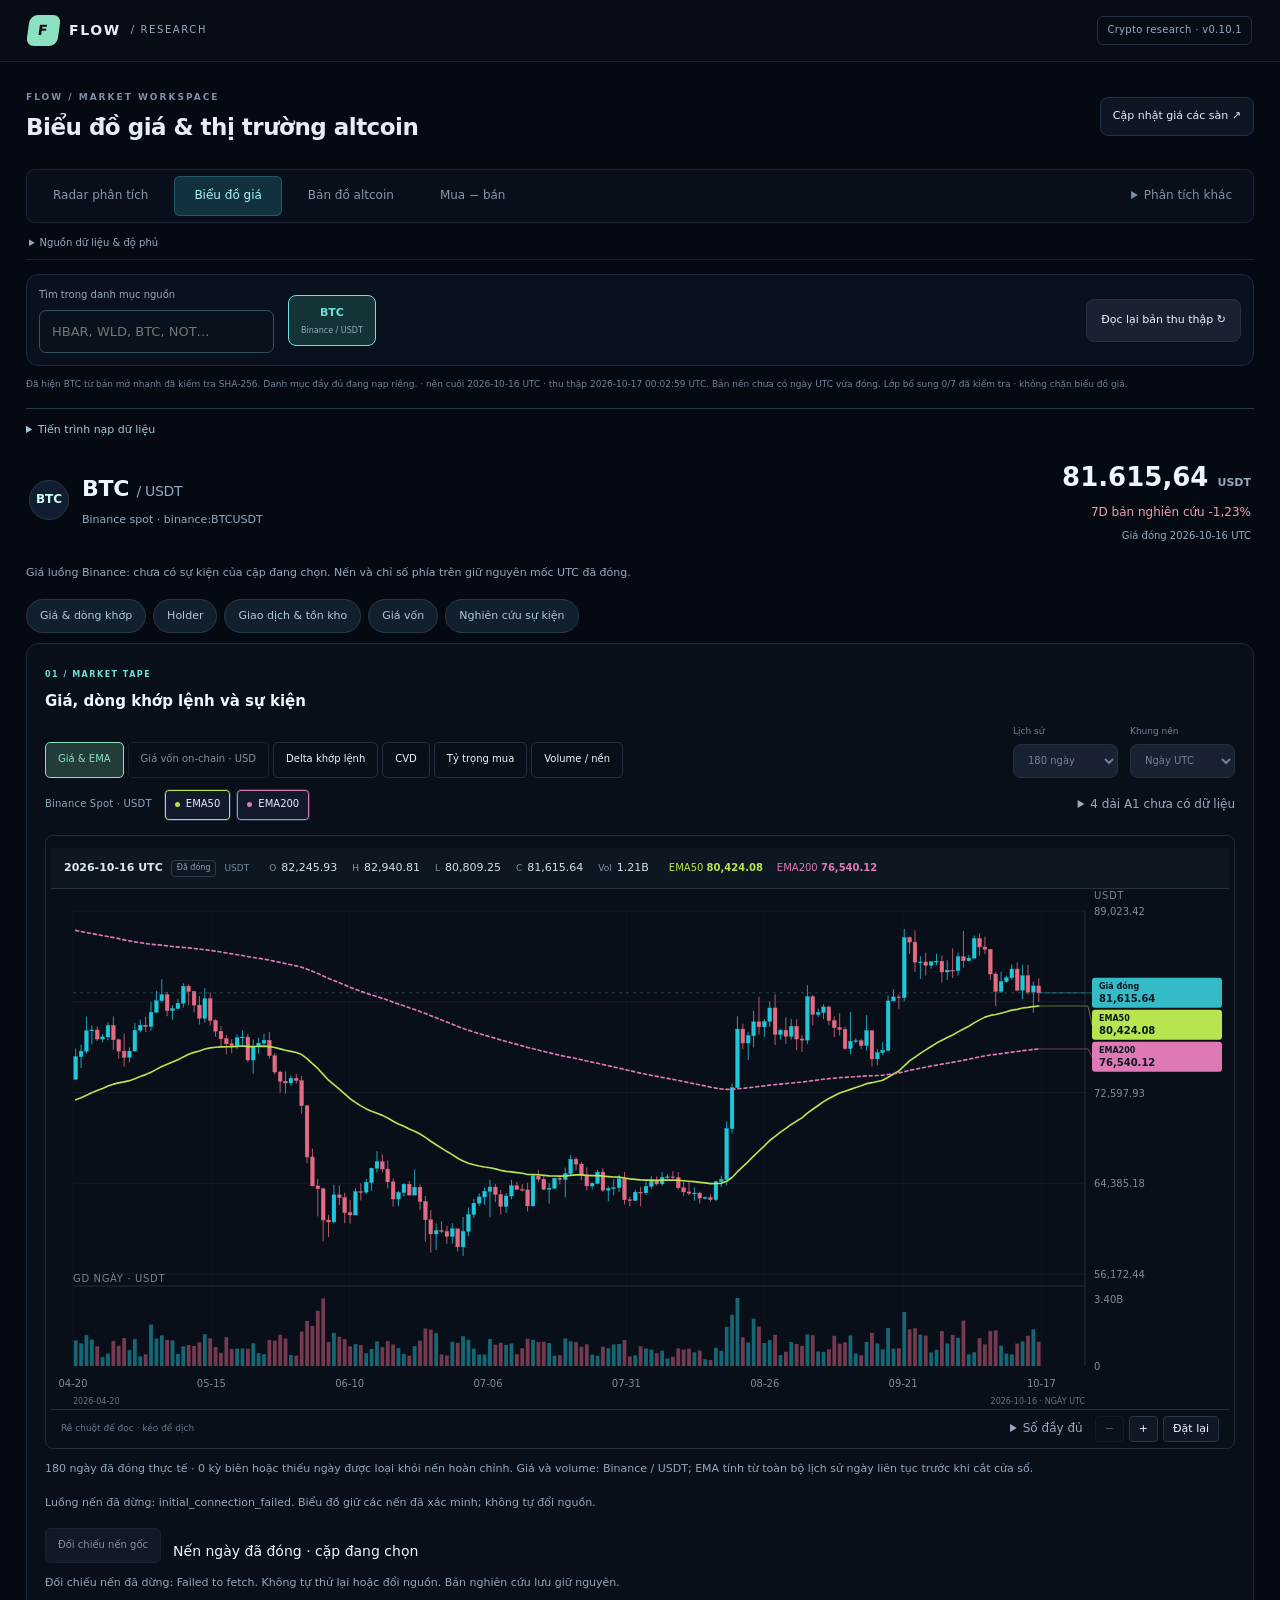
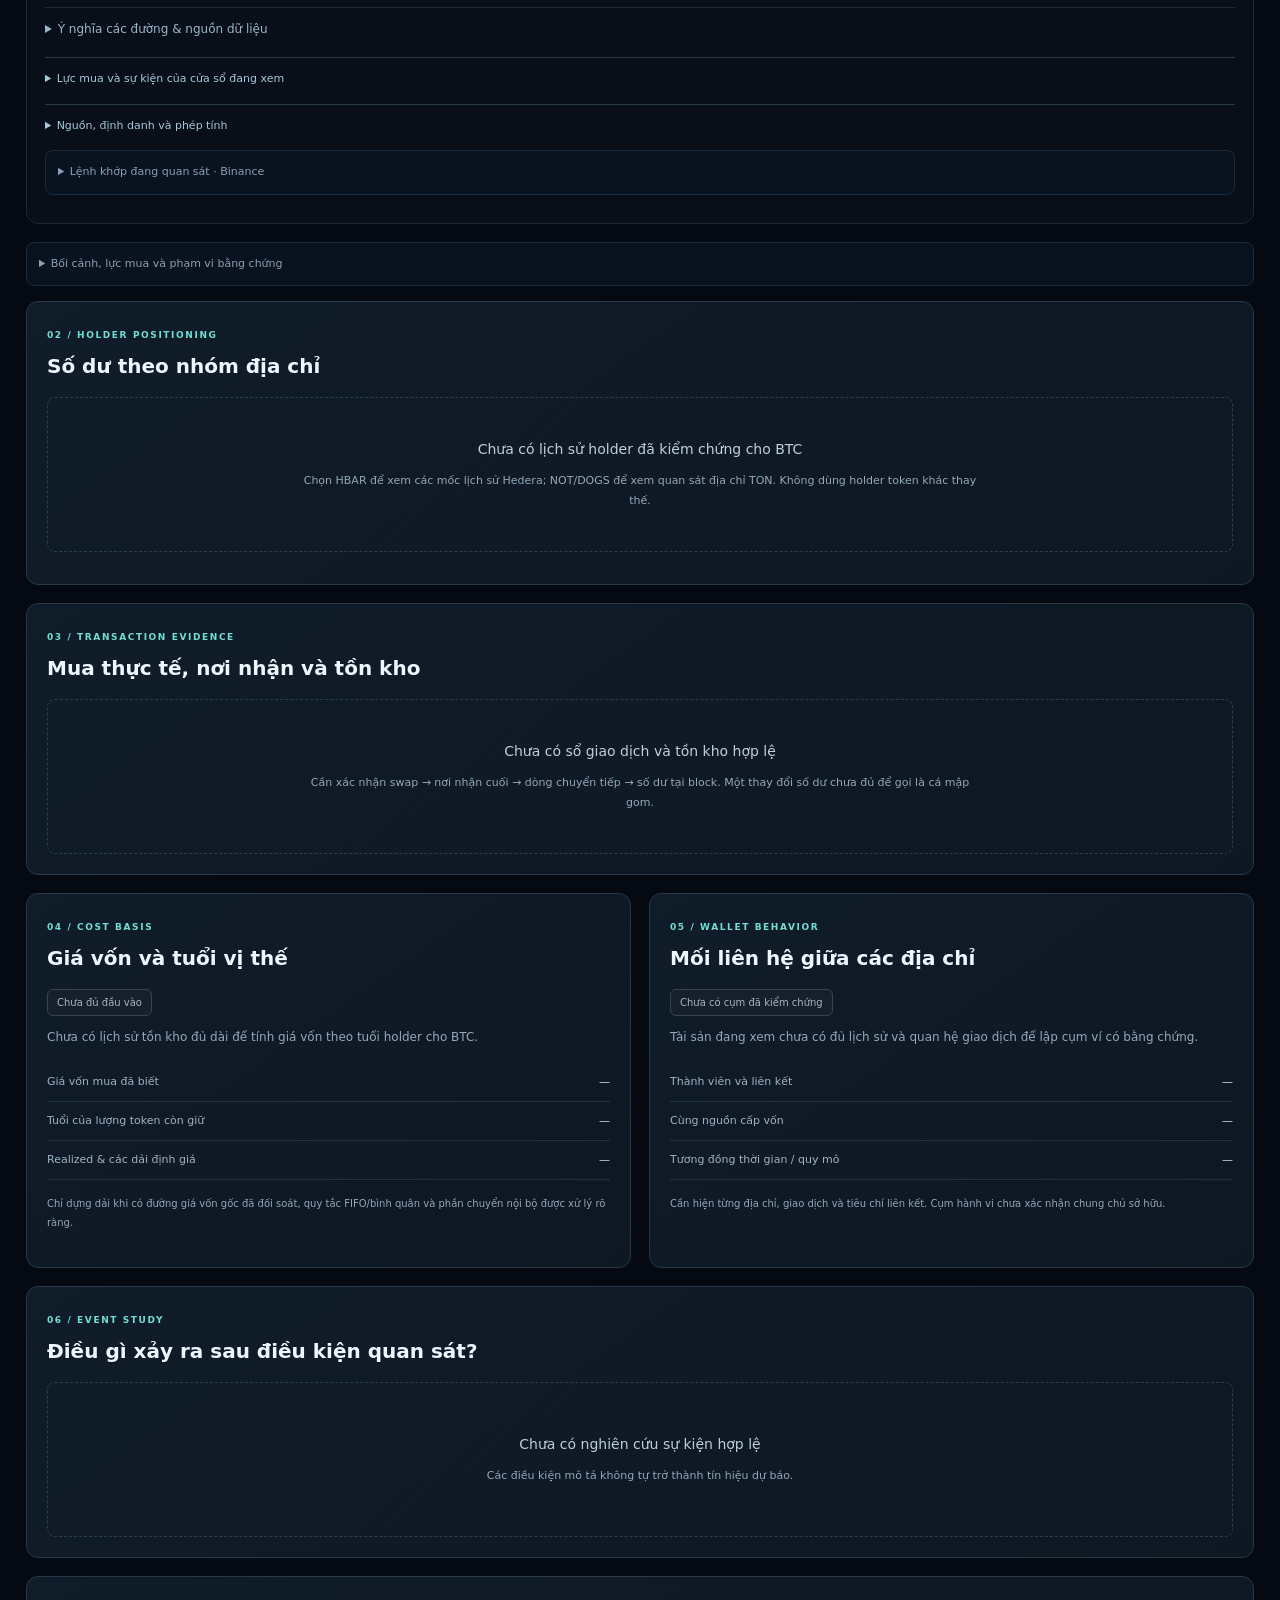
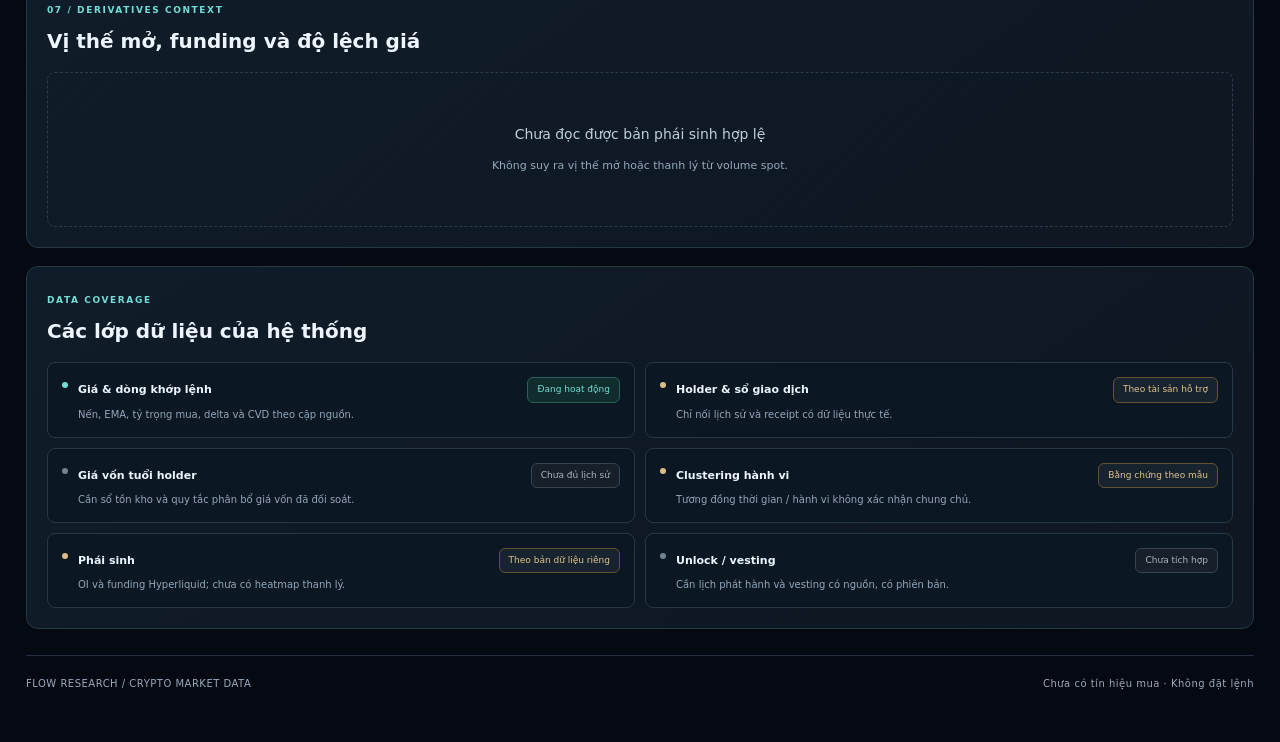
==== commit f1edb033: "Publish verified 120-day holder history with lossless multipart transport and chart fixes" ====
--- a/index.html
+++ b/index.html
@@ -7,7 +7,7 @@
 <meta name="robots" content="noindex,nofollow">
 <meta http-equiv="Content-Security-Policy" content="default-src 'none'; script-src 'self'; style-src 'self'; connect-src 'self' https://data-api.binance.vision https://api.bitget.com https://api.gateio.ws https://api.coingecko.com https://tonapi.io wss://data-stream.binance.vision wss://api.gateio.ws wss://ws.bitget.com https://api.coinlore.net; img-src 'self' data: https://c2.coinlore.com https://coin-images.coingecko.com https://assets.coingecko.com; base-uri 'none'; form-action 'none'; object-src 'none'">
 <title>Flow Research · Crypto Market Research</title>
-<link rel="stylesheet" href="style.css?v=94">
+<link rel="stylesheet" href="style.css?v=1001">
 <link rel="stylesheet" href="terminal.css?v=98">
 <link rel="stylesheet" href="market-overview.css?v=96">
 <link rel="stylesheet" href="charts-view.css?v=98">
@@ -15,18 +15,18 @@
 <link rel="stylesheet" href="market-hub.css?v=9911">
 <link rel="stylesheet" href="trading-volume.css?v=9912c">
 <link rel="stylesheet" href="radar-view.css?v=96">
-<link rel="stylesheet" href="focus-ui.css?v=95">
+<link rel="stylesheet" href="focus-ui.css?v=1001">
 <link rel="stylesheet" href="strength-overview.css?v=1000">
 <link rel="stylesheet" href="capital-flow-view.css?v=1000">
-<link rel="stylesheet" href="holder-flow-view.css?v=1000">
+<link rel="stylesheet" href="holder-flow-view.css?v=1001">
 <link rel="stylesheet" href="wallet-cohorts.css?v=1000">
-<link rel="stylesheet" href="wallet-strength-view.css?v=1000">
+<link rel="stylesheet" href="wallet-strength-view.css?v=1001">
 <link rel="stylesheet" href="analysis-workspace.css?v=1000">
 <script defer src="market.js?v=90"></script>
 <script defer src="charts-core.js?v=9912b"></script>
 <script defer src="charts-view.js?v=98"></script>
 <script defer src="bubble-view.js?v=97"></script>
-<script defer src="public-data.js?v=93"></script>
+<script defer src="public-data.js?v=1001"></script>
 <script defer src="ecosystem.js?v=9911"></script>
 <script defer src="market-overview.js?v=95b"></script>
 <script defer src="global-ui.js?v=96"></script>
@@ -50,7 +50,7 @@
 <script defer src="research-ui.js?v=9912b"></script>
 <script defer src="trading-volume.js?v=9912c"></script>
 <script defer src="intelligence-core.js?v=90"></script>
-<script defer src="holder-history.js?v=1000"></script>
+<script defer src="holder-history.js?v=1001"></script>
 <script defer src="chain-ledger.js?v=90"></script>
 <script defer src="inventory-ledger.js?v=94"></script>
 <script defer src="derivatives-core.js?v=93"></script>
@@ -60,17 +60,17 @@
 <script defer src="selected-history.js?v=97"></script>
 <script defer src="strength-overview.js?v=1000"></script>
 <script defer src="capital-flow-view.js?v=1000"></script>
-<script defer src="holder-flow-view.js?v=1000"></script>
+<script defer src="holder-flow-view.js?v=1001"></script>
 <script defer src="wallet-cohorts.js?v=1000"></script>
 <script defer src="exchange-identity.js?v=1000"></script>
-<script defer src="wallet-strength-view.js?v=1000"></script>
+<script defer src="wallet-strength-view.js?v=1001"></script>
 <script defer src="analysis-workspace.js?v=1000"></script>
 <script defer src="terminal-ui.js?v=1000"></script>
 <script src="navigation.js?v=93" defer></script>
 <script src="operations.js?v=97" defer></script>
 </head>
 <body class="focused-workspace">
-<header><a class="brand" href="./"><span class="mark">F</span>FLOW<span class="wordmark">/ RESEARCH</span></a><span class="badge">Crypto research · v0.10.0</span></header>
+<header><a class="brand" href="./"><span class="mark">F</span>FLOW<span class="wordmark">/ RESEARCH</span></a><span class="badge">Crypto research · v0.10.1</span></header>
 <main>
 <div class="workspace-title"><div><span class="eyebrow">FLOW / MARKET WORKSPACE</span><h1>Biểu đồ giá &amp; thị trường altcoin</h1></div><button id="load">Cập nhật giá các sàn ↗</button></div>
 <nav aria-label="Các mục"><button class="tab" data-panel="intelligence">Radar phân tích</button><button class="tab active" data-panel="terminal">Biểu đồ giá</button><button class="tab" data-panel="market">Bản đồ altcoin</button><button class="tab" data-panel="netflow">Mua − bán</button><details class="nav-more"><summary>Phân tích khác</summary><div><button class="tab" data-panel="research">Bộ lọc giá &amp; lệnh</button><button class="tab" data-panel="onchain">Ví &amp; giao dịch</button><button class="tab" data-panel="evidence">Độ phủ tính năng</button><button class="tab" data-panel="method">Phương pháp</button></div></details></nav>
--- a/style.css
+++ b/style.css
@@ -1,4 +1,4 @@
-:root{color-scheme:dark;--bg:#0a0e14;--card:#101722;--border:#243041;--text:#e8eef6;--muted:#99a9be;--accent:#8ce1c3;--amber:#efc990;--red:#ef9eac}*{box-sizing:border-box}body{margin:0;background:var(--bg);color:var(--text);font:14px/1.65 system-ui,-apple-system,"Segoe UI",sans-serif}header{max-width:1440px;margin:auto;padding:25px 36px;display:flex;align-items:center;justify-content:space-between;border-bottom:1px solid var(--border)}a{color:var(--accent);text-underline-offset:4px}.brand{display:flex;align-items:center;gap:10px;text-decoration:none;color:var(--text);font-weight:700;letter-spacing:1.6px}.mark{display:inline-grid;place-items:center;width:31px;height:31px;background:var(--accent);color:var(--bg);border-radius:8px;transform:skew(-8deg)}.wordmark{font-size:10px;color:var(--muted);font-weight:500}main{max-width:1440px;margin:auto;padding:38px 36px}.hero{display:flex;justify-content:space-between;align-items:flex-end;gap:30px;margin-bottom:28px}.eyebrow{font-size:10px;letter-spacing:2.3px;color:var(--accent);font-weight:650;margin-bottom:12px}h1{font-size:clamp(33px,3.3vw,48px);font-weight:600;line-height:1.14;letter-spacing:-1.5px;margin:0 0 18px}h1 span{color:var(--muted)}h2{font-size:19px;line-height:1.5;font-weight:600;margin:0 0 4px}p{margin:10px 0}.lead{max-width:650px;color:var(--muted);font-size:14px;margin-bottom:0}.hero-actions{text-align:right;flex-shrink:0}.small{font-size:12px;color:var(--muted);line-height:1.6}.badge{border:1px solid var(--border);border-radius:6px;padding:5px 9px;color:var(--muted);font-size:10px;letter-spacing:.3px;white-space:nowrap}button,input,select{font:inherit;color:inherit}button,select{border:1px solid var(--border);background:#182231;border-radius:8px;padding:9px 14px}button{cursor:pointer;transition:background .16s}button:hover{background:#26354a}button:disabled{cursor:wait;opacity:.55}button.primary{background:var(--accent);border-color:var(--accent);color:#0b241c;font-weight:650;padding:12px 19px}button.primary:hover{background:#b1efda}:focus-visible{outline:2px solid var(--accent);outline-offset:3px}.status{padding:12px 16px;border:1px solid var(--border);background:#141e2b;border-radius:8px;color:var(--muted);font-size:12px;overflow-wrap:anywhere}.status.error{border-color:#65434c;background:#251b22;color:var(--red)}.status.ok{border-color:#2a5145;background:#11251e;color:var(--accent)}.metrics{display:grid;grid-template-columns:repeat(4,minmax(0,1fr));gap:12px;margin:19px 0 28px}.metrics article{border:1px solid var(--border);background:linear-gradient(135deg,#141d29,#101621);border-radius:12px;padding:17px 18px}.metrics article>span{display:block;font-size:9px;letter-spacing:1.2px;color:var(--muted)}.metrics strong{display:block;font-size:27px;line-height:1.6;font-weight:550;letter-spacing:-.8px;overflow-wrap:anywhere}.metrics strong.small-value{font-size:22px;line-height:1.97}.metrics small{display:block;font-size:11px;color:var(--muted)}nav{display:flex;gap:8px;border-bottom:1px solid var(--border);margin-bottom:24px;overflow:auto}.tab{background:none;border:none;border-radius:0;padding:13px 17px;white-space:nowrap;color:var(--muted);font-size:12px}.tab.active{box-shadow:inset 0 -2px var(--accent);color:var(--accent)}.card{border:1px solid var(--border);background:var(--card);border-radius:12px;padding:22px;margin-bottom:18px}.card-head{display:flex;justify-content:space-between;align-items:flex-start;gap:16px;margin-bottom:14px}.card-head p{margin:3px 0}.settings label{font-size:12px;display:block;margin-bottom:9px}.inline{display:flex;gap:10px}.inline input{width:100%;min-width:0;border:1px solid var(--border);background:#0b121d;border-radius:7px;padding:10px 12px;font-size:12px}.settings .small{margin-bottom:0}.muted{color:var(--muted)}.empty{min-height:165px;display:flex;align-items:center;justify-content:center;flex-direction:column;text-align:center;color:var(--muted);padding:30px 15px}.empty strong{color:var(--text);font-size:16px;font-weight:500}.empty p{font-size:12px}.chart-box{height:320px;min-width:0}.chart-box svg{width:100%;height:100%;display:block}.chart-box text,svg text{font-family:system-ui,sans-serif;font-size:11px;fill:var(--muted)}svg .grid{stroke:var(--border)}svg .axis{stroke:#62738a;stroke-dasharray:4 5}svg .point{cursor:pointer;outline:none}svg .point circle{fill:#1b3933;stroke:var(--accent);stroke-width:1.3}svg .point:focus circle,svg .point:hover circle{fill:#31634e;stroke-width:3}svg .point text{font-size:9px;fill:var(--text);text-anchor:middle;pointer-events:none}svg .price-line{fill:none;stroke:var(--accent);stroke-width:2}.chart-note{padding-top:10px;border-top:1px solid var(--border);font-size:11px;color:var(--muted)}.sort-label{display:flex;align-items:center;gap:10px;font-size:11px;color:var(--muted)}select{font-size:11px;padding:7px;max-width:230px}.table-scroll{overflow:auto}table{border-collapse:collapse;width:100%;font-size:12px;white-space:nowrap}th{text-align:right;padding:12px;color:var(--muted);font-weight:500;font-size:10px;letter-spacing:.4px;border-bottom:1px solid var(--border)}th:first-child,td:first-child{text-align:left}td{text-align:right;padding:15px 12px;border-bottom:1px solid #1d2938;font-variant-numeric:tabular-nums}tbody tr:last-child td{border:0}tbody tr:hover{background:#172233}td .asset{font-weight:650;background:none;border:0;padding:0;color:var(--text)}.positive{color:var(--accent)}.negative{color:var(--red)}.warning{color:var(--amber)}.row-note{font-size:10px;color:var(--muted)}summary{cursor:pointer;color:var(--muted);font-size:12px}pre{font:11px/1.8 ui-monospace,Consolas,monospace;white-space:pre-wrap;overflow-wrap:anywhere;color:var(--muted);max-height:230px;overflow:auto}.two{display:grid;grid-template-columns:1fr 1fr;gap:18px}.two .card p,.prose p{color:var(--muted);font-size:13px}.note{border-left:2px solid var(--amber);padding-left:15px;margin:22px 0!important}.prose{max-width:960px}.prose strong,.two strong{color:var(--text)}.source-links{display:flex;gap:14px;flex-wrap:wrap;margin-top:22px;font-size:12px}footer{display:flex;justify-content:space-between;border-top:1px solid var(--border);padding-top:20px;margin-top:26px;font-size:10px;color:var(--muted);letter-spacing:.5px}dialog{color:var(--text);background:var(--card);border:1px solid var(--border);border-radius:14px;width:min(860px,94vw);max-height:90vh;padding:25px}dialog::backdrop{background:#000b}dialog .chart-box{height:255px}.detail-stats{display:grid;grid-template-columns:1fr 1fr;gap:10px}.detail-stats p{display:flex;justify-content:space-between;gap:15px;padding:12px;border:1px solid var(--border);border-radius:8px;font-size:12px;margin:0}.detail-stats span{color:var(--muted)}[hidden]{display:none!important}@media(max-width:1080px){.hero{flex-direction:column;align-items:flex-start;gap:20px}.hero-actions{text-align:left}.metrics strong{font-size:23px}.metrics strong.small-value{font-size:19px}.sort-label{flex-direction:column;align-items:flex-start;gap:2px}}@media(max-width:720px){header{padding:19px 16px}header .badge{font-size:9px}.wordmark{display:none}main{padding:27px 14px}.metrics{grid-template-columns:1fr 1fr;gap:9px}.metrics article{padding:13px}.metrics strong{font-size:23px}.metrics strong.small-value{font-size:20px;line-height:1.84}.metrics small{font-size:10px}.metrics article>span{font-size:8px}.hero-actions{width:100%}.hero-actions button{width:100%}.hero-actions p{text-align:center}.card{padding:16px}.card-head{flex-direction:column}.card-head .badge{white-space:normal}.two{grid-template-columns:1fr}.tab{padding:12px 9px;font-size:11px}.chart-box{height:280px}.inline{flex-direction:column}.sort-label{flex-direction:row;align-items:center}.detail-stats{grid-template-columns:1fr}footer{flex-direction:column;gap:7px}h1{font-size:35px}dialog{padding:17px}}
+:root{color-scheme:dark;--bg:#0a0e14;--card:#101722;--border:#243041;--text:#e8eef6;--muted:#99a9be;--accent:#8ce1c3;--amber:#efc990;--red:#ef9eac}*{box-sizing:border-box}body{margin:0;background:var(--bg);color:var(--text);font:14px/1.65 system-ui,-apple-system,"Segoe UI",sans-serif}body>header{max-width:1440px;margin:auto;padding:25px 36px;display:flex;align-items:center;justify-content:space-between;border-bottom:1px solid var(--border)}a{color:var(--accent);text-underline-offset:4px}.brand{display:flex;align-items:center;gap:10px;text-decoration:none;color:var(--text);font-weight:700;letter-spacing:1.6px}.mark{display:inline-grid;place-items:center;width:31px;height:31px;background:var(--accent);color:var(--bg);border-radius:8px;transform:skew(-8deg)}.wordmark{font-size:10px;color:var(--muted);font-weight:500}main{max-width:1440px;margin:auto;padding:38px 36px}.hero{display:flex;justify-content:space-between;align-items:flex-end;gap:30px;margin-bottom:28px}.eyebrow{font-size:10px;letter-spacing:2.3px;color:var(--accent);font-weight:650;margin-bottom:12px}h1{font-size:clamp(33px,3.3vw,48px);font-weight:600;line-height:1.14;letter-spacing:-1.5px;margin:0 0 18px}h1 span{color:var(--muted)}h2{font-size:19px;line-height:1.5;font-weight:600;margin:0 0 4px}p{margin:10px 0}.lead{max-width:650px;color:var(--muted);font-size:14px;margin-bottom:0}.hero-actions{text-align:right;flex-shrink:0}.small{font-size:12px;color:var(--muted);line-height:1.6}.badge{border:1px solid var(--border);border-radius:6px;padding:5px 9px;color:var(--muted);font-size:10px;letter-spacing:.3px;white-space:nowrap}button,input,select{font:inherit;color:inherit}button,select{border:1px solid var(--border);background:#182231;border-radius:8px;padding:9px 14px}button{cursor:pointer;transition:background .16s}button:hover{background:#26354a}button:disabled{cursor:wait;opacity:.55}button.primary{background:var(--accent);border-color:var(--accent);color:#0b241c;font-weight:650;padding:12px 19px}button.primary:hover{background:#b1efda}:focus-visible{outline:2px solid var(--accent);outline-offset:3px}.status{padding:12px 16px;border:1px solid var(--border);background:#141e2b;border-radius:8px;color:var(--muted);font-size:12px;overflow-wrap:anywhere}.status.error{border-color:#65434c;background:#251b22;color:var(--red)}.status.ok{border-color:#2a5145;background:#11251e;color:var(--accent)}.metrics{display:grid;grid-template-columns:repeat(4,minmax(0,1fr));gap:12px;margin:19px 0 28px}.metrics article{border:1px solid var(--border);background:linear-gradient(135deg,#141d29,#101621);border-radius:12px;padding:17px 18px}.metrics article>span{display:block;font-size:9px;letter-spacing:1.2px;color:var(--muted)}.metrics strong{display:block;font-size:27px;line-height:1.6;font-weight:550;letter-spacing:-.8px;overflow-wrap:anywhere}.metrics strong.small-value{font-size:22px;line-height:1.97}.metrics small{display:block;font-size:11px;color:var(--muted)}nav{display:flex;gap:8px;border-bottom:1px solid var(--border);margin-bottom:24px;overflow:auto}.tab{background:none;border:none;border-radius:0;padding:13px 17px;white-space:nowrap;color:var(--muted);font-size:12px}.tab.active{box-shadow:inset 0 -2px var(--accent);color:var(--accent)}.card{border:1px solid var(--border);background:var(--card);border-radius:12px;padding:22px;margin-bottom:18px}.card-head{display:flex;justify-content:space-between;align-items:flex-start;gap:16px;margin-bottom:14px}.card-head p{margin:3px 0}.settings label{font-size:12px;display:block;margin-bottom:9px}.inline{display:flex;gap:10px}.inline input{width:100%;min-width:0;border:1px solid var(--border);background:#0b121d;border-radius:7px;padding:10px 12px;font-size:12px}.settings .small{margin-bottom:0}.muted{color:var(--muted)}.empty{min-height:165px;display:flex;align-items:center;justify-content:center;flex-direction:column;text-align:center;color:var(--muted);padding:30px 15px}.empty strong{color:var(--text);font-size:16px;font-weight:500}.empty p{font-size:12px}.chart-box{height:320px;min-width:0}.chart-box svg{width:100%;height:100%;display:block}.chart-box text,svg text{font-family:system-ui,sans-serif;font-size:11px;fill:var(--muted)}svg .grid{stroke:var(--border)}svg .axis{stroke:#62738a;stroke-dasharray:4 5}svg .point{cursor:pointer;outline:none}svg .point circle{fill:#1b3933;stroke:var(--accent);stroke-width:1.3}svg .point:focus circle,svg .point:hover circle{fill:#31634e;stroke-width:3}svg .point text{font-size:9px;fill:var(--text);text-anchor:middle;pointer-events:none}svg .price-line{fill:none;stroke:var(--accent);stroke-width:2}.chart-note{padding-top:10px;border-top:1px solid var(--border);font-size:11px;color:var(--muted)}.sort-label{display:flex;align-items:center;gap:10px;font-size:11px;color:var(--muted)}select{font-size:11px;padding:7px;max-width:230px}.table-scroll{overflow:auto}table{border-collapse:collapse;width:100%;font-size:12px;white-space:nowrap}th{text-align:right;padding:12px;color:var(--muted);font-weight:500;font-size:10px;letter-spacing:.4px;border-bottom:1px solid var(--border)}th:first-child,td:first-child{text-align:left}td{text-align:right;padding:15px 12px;border-bottom:1px solid #1d2938;font-variant-numeric:tabular-nums}tbody tr:last-child td{border:0}tbody tr:hover{background:#172233}td .asset{font-weight:650;background:none;border:0;padding:0;color:var(--text)}.positive{color:var(--accent)}.negative{color:var(--red)}.warning{color:var(--amber)}.row-note{font-size:10px;color:var(--muted)}summary{cursor:pointer;color:var(--muted);font-size:12px}pre{font:11px/1.8 ui-monospace,Consolas,monospace;white-space:pre-wrap;overflow-wrap:anywhere;color:var(--muted);max-height:230px;overflow:auto}.two{display:grid;grid-template-columns:1fr 1fr;gap:18px}.two .card p,.prose p{color:var(--muted);font-size:13px}.note{border-left:2px solid var(--amber);padding-left:15px;margin:22px 0!important}.prose{max-width:960px}.prose strong,.two strong{color:var(--text)}.source-links{display:flex;gap:14px;flex-wrap:wrap;margin-top:22px;font-size:12px}footer{display:flex;justify-content:space-between;border-top:1px solid var(--border);padding-top:20px;margin-top:26px;font-size:10px;color:var(--muted);letter-spacing:.5px}dialog{color:var(--text);background:var(--card);border:1px solid var(--border);border-radius:14px;width:min(860px,94vw);max-height:90vh;padding:25px}dialog::backdrop{background:#000b}dialog .chart-box{height:255px}.detail-stats{display:grid;grid-template-columns:1fr 1fr;gap:10px}.detail-stats p{display:flex;justify-content:space-between;gap:15px;padding:12px;border:1px solid var(--border);border-radius:8px;font-size:12px;margin:0}.detail-stats span{color:var(--muted)}[hidden]{display:none!important}@media(max-width:1080px){.hero{flex-direction:column;align-items:flex-start;gap:20px}.hero-actions{text-align:left}.metrics strong{font-size:23px}.metrics strong.small-value{font-size:19px}.sort-label{flex-direction:column;align-items:flex-start;gap:2px}}@media(max-width:720px){body>header{padding:19px 16px}header .badge{font-size:9px}.wordmark{display:none}main{padding:27px 14px}.metrics{grid-template-columns:1fr 1fr;gap:9px}.metrics article{padding:13px}.metrics strong{font-size:23px}.metrics strong.small-value{font-size:20px;line-height:1.84}.metrics small{font-size:10px}.metrics article>span{font-size:8px}.hero-actions{width:100%}.hero-actions button{width:100%}.hero-actions p{text-align:center}.card{padding:16px}.card-head{flex-direction:column}.card-head .badge{white-space:normal}.two{grid-template-columns:1fr}.tab{padding:12px 9px;font-size:11px}.chart-box{height:280px}.inline{flex-direction:column}.sort-label{flex-direction:row;align-items:center}.detail-stats{grid-template-columns:1fr}footer{flex-direction:column;gap:7px}h1{font-size:35px}dialog{padding:17px}}
 @media(prefers-reduced-motion:reduce){*{transition:none!important;scroll-behavior:auto!important}}
 .inline button{flex-shrink:0;white-space:nowrap}
 
--- a/focus-ui.css
+++ b/focus-ui.css
@@ -1,6 +1,6 @@
 /* The two requested workspaces are the main reading surface. */
-.focused-workspace{background:#050a12;color:#e7edf7}.focused-workspace header{max-width:none;padding:15px 28px;border-bottom:1px solid #182133;background:#070c15}.focused-workspace main{max-width:1760px;padding:0 26px 50px}.workspace-title{display:flex;align-items:center;justify-content:space-between;gap:20px;padding:22px 0 12px}.workspace-title .eyebrow{font-size:9px;letter-spacing:2px;color:#7e8da8}.workspace-title h1{font-size:23px;line-height:1.3;font-weight:560;letter-spacing:-.5px;margin:6px 0}.workspace-title>button{font-size:11px;padding:9px 12px;background:#0d1625}.focused-workspace main>nav{margin:8px 0 12px;display:flex;align-items:center;gap:6px;padding:6px;border:1px solid #1b2535;background:#080f1b;border-radius:9px;overflow:visible;position:relative;z-index:5}.focused-workspace .tab{font-size:12px;padding:10px 20px;border:0;border-radius:6px;background:transparent;color:#8795aa}.focused-workspace .tab.active{background:#12313f;color:#a8f6f3;box-shadow:inset 0 0 0 1px #245967}.nav-more{margin-left:auto;position:relative;font-size:11px}.nav-more summary{padding:10px 15px;cursor:pointer;color:#7d8fa7}.nav-more>div{position:absolute;right:0;top:38px;min-width:220px;background:#0b1422;border:1px solid #29374c;border-radius:9px;padding:8px;box-shadow:0 12px 30px #0008;z-index:20}.nav-more .tab{display:block;width:100%;text-align:left;padding:11px}.source-summary{font-size:10px;color:#8294aa;border-bottom:1px solid #162131;margin-bottom:14px;padding:0 3px 8px}.source-summary>summary{width:max-content;cursor:pointer;font-size:10px}.source-summary .status{font-size:11px;padding:8px 10px}.source-summary .metrics{margin:12px 0}.legacy-reference{border:1px solid #1b2a3b;border-radius:8px;background:#08111c;margin:16px 0;padding:10px 14px}.legacy-reference>summary{font-size:11px;color:#8a9cb2;cursor:pointer}.legacy-reference[open]>summary{margin-bottom:18px}.focused-workspace .terminal-heading{margin:4px 0 12px;gap:10px}.focused-workspace .terminal-heading h2{font-size:19px;font-weight:550;letter-spacing:-.4px}.focused-workspace .terminal-heading p{display:none}.focused-workspace .terminal-heading .terminal-kicker{font-size:8px;letter-spacing:1.5px}.focused-workspace .terminal-heading>.terminal-pill{font-size:9px}.focused-workspace .terminal-toolbar{padding:12px;margin-bottom:10px;background:#09111e;border-color:#1d2a3b}.focused-workspace .terminal-toolbar>label{min-width:190px;max-width:250px}.focused-workspace .terminal-search-results{flex-wrap:nowrap;overflow:auto}.focused-workspace .terminal-search-results button{padding:8px 12px;font-size:11px;min-width:65px}.focused-workspace #terminal-status{font-size:9px;color:#6f8199;margin:9px 0 12px}.focused-workspace .terminal-token-heading{padding:16px 3px 8px;border:0}.focused-workspace .terminal-token-heading h3{font-size:22px;letter-spacing:-.3px}.focused-workspace .terminal-token-price strong{font-size:26px}.focused-workspace .terminal-token-mark{width:40px;height:40px;border:1px solid #29364b;background:#111d31;border-radius:50%}.focused-workspace #terminal-live-quote{margin:0 0 16px}.focused-workspace .terminal-live-quote{padding:9px 12px;gap:12px;background:#0a1921;border:1px solid #163e49;border-radius:6px}.focused-workspace .terminal-live-quote small{font-size:9px}.focused-workspace #terminal-price{padding:17px 18px 13px;background:#090f19;border-color:#1b283b}.focused-workspace #terminal-price>.terminal-card-head{margin-bottom:12px}.focused-workspace #terminal-price>.terminal-card-head h3{font-size:15px}.focused-workspace #terminal-price .terminal-card-head .terminal-kicker{font-size:8px;letter-spacing:1.5px}.focused-workspace .terminal-chart-controls{margin-bottom:10px;gap:12px}.focused-workspace .terminal-chart-controls .segmented{gap:4px}.focused-workspace .terminal-chart-controls button{font-size:10px;padding:8px 12px;border-radius:5px}.focused-workspace .terminal-chart-controls select{font-size:10px;min-height:34px;padding:7px 10px}.focused-workspace .terminal-chart-controls label{font-size:9px;color:#6f8298}.focused-workspace .terminal-chart-wrap{background:#090f19;border:1px solid #202b3b;border-radius:8px;overflow:hidden}.focused-workspace .terminal-research-fold{border:1px solid #1c2b3c;border-radius:8px;margin:15px 0;background:#09131f;padding:12px}.focused-workspace .terminal-research-fold>summary{font-size:11px;color:#8b9fb5;cursor:pointer}.focused-workspace .terminal-research-fold[open]>summary{margin-bottom:20px}.focused-workspace .terminal-chart-readout{position:static;max-height:70px;box-shadow:none;background:#09131f;margin-top:10px;border-color:#1e2f42;font-size:9px;padding:9px;display:none}.focused-workspace .terminal-reference-controls{display:flex;flex-wrap:wrap;align-items:center;gap:5px;margin:10px 0 14px}.terminal-reference-controls .reference-chip{border:1px solid #243548;border-radius:5px;background:#101a2a;font-size:10px;padding:6px 10px;color:#a5b8ce}.terminal-reference-controls .reference-chip:before{content:'';display:inline-block;width:5px;height:5px;border-radius:50%;background:var(--reference-color,#75879b);margin-right:6px}.terminal-reference-controls .reference-chip[aria-pressed=true]{box-shadow:inset 0 0 0 1px var(--reference-color,#75a2ac);color:#e5effd}.terminal-reference-controls .reference-chip:disabled{opacity:.46;cursor:help}.terminal-reference-controls .reference-chip-note{font-size:9px;color:#778da5;margin-left:6px}.reference-note{font-size:10px;line-height:1.75;color:#8397ad}.reference-proof{font-size:10px;line-height:1.8;border-top:1px solid #1b2a3b;padding-top:11px;margin-top:12px}.reference-proof summary{color:#99b6cb;cursor:pointer}.reference-proof a{color:#81bdce}.reference-proof p{max-width:1100px;color:#899db4}.focused-workspace .terminal-local-nav{margin:16px 0 10px;font-size:10px}.focused-workspace .terminal-inline-metrics{margin:13px 0}.focused-workspace .terminal-inline-metrics .terminal-metric{background:#0b1522;border-color:#1c2b3e;padding:12px}.focused-workspace .terminal-inline-metrics .terminal-metric>strong{font-size:18px}.focused-workspace .terminal-inline-metrics .terminal-metric>small{font-size:9px}
+.focused-workspace{background:#050a12;color:#e7edf7}.focused-workspace>header{max-width:none;padding:15px 28px;border-bottom:1px solid #182133;background:#070c15}.focused-workspace main{max-width:1760px;padding:0 26px 50px}.workspace-title{display:flex;align-items:center;justify-content:space-between;gap:20px;padding:22px 0 12px}.workspace-title .eyebrow{font-size:9px;letter-spacing:2px;color:#7e8da8}.workspace-title h1{font-size:23px;line-height:1.3;font-weight:560;letter-spacing:-.5px;margin:6px 0}.workspace-title>button{font-size:11px;padding:9px 12px;background:#0d1625}.focused-workspace main>nav{margin:8px 0 12px;display:flex;align-items:center;gap:6px;padding:6px;border:1px solid #1b2535;background:#080f1b;border-radius:9px;overflow:visible;position:relative;z-index:5}.focused-workspace .tab{font-size:12px;padding:10px 20px;border:0;border-radius:6px;background:transparent;color:#8795aa}.focused-workspace .tab.active{background:#12313f;color:#a8f6f3;box-shadow:inset 0 0 0 1px #245967}.nav-more{margin-left:auto;position:relative;font-size:11px}.nav-more summary{padding:10px 15px;cursor:pointer;color:#7d8fa7}.nav-more>div{position:absolute;right:0;top:38px;min-width:220px;background:#0b1422;border:1px solid #29374c;border-radius:9px;padding:8px;box-shadow:0 12px 30px #0008;z-index:20}.nav-more .tab{display:block;width:100%;text-align:left;padding:11px}.source-summary{font-size:10px;color:#8294aa;border-bottom:1px solid #162131;margin-bottom:14px;padding:0 3px 8px}.source-summary>summary{width:max-content;cursor:pointer;font-size:10px}.source-summary .status{font-size:11px;padding:8px 10px}.source-summary .metrics{margin:12px 0}.legacy-reference{border:1px solid #1b2a3b;border-radius:8px;background:#08111c;margin:16px 0;padding:10px 14px}.legacy-reference>summary{font-size:11px;color:#8a9cb2;cursor:pointer}.legacy-reference[open]>summary{margin-bottom:18px}.focused-workspace .terminal-heading{margin:4px 0 12px;gap:10px}.focused-workspace .terminal-heading h2{font-size:19px;font-weight:550;letter-spacing:-.4px}.focused-workspace .terminal-heading p{display:none}.focused-workspace .terminal-heading .terminal-kicker{font-size:8px;letter-spacing:1.5px}.focused-workspace .terminal-heading>.terminal-pill{font-size:9px}.focused-workspace .terminal-toolbar{padding:12px;margin-bottom:10px;background:#09111e;border-color:#1d2a3b}.focused-workspace .terminal-toolbar>label{min-width:190px;max-width:250px}.focused-workspace .terminal-search-results{flex-wrap:nowrap;overflow:auto}.focused-workspace .terminal-search-results button{padding:8px 12px;font-size:11px;min-width:65px}.focused-workspace #terminal-status{font-size:9px;color:#6f8199;margin:9px 0 12px}.focused-workspace .terminal-token-heading{padding:16px 3px 8px;border:0}.focused-workspace .terminal-token-heading h3{font-size:22px;letter-spacing:-.3px}.focused-workspace .terminal-token-price strong{font-size:26px}.focused-workspace .terminal-token-mark{width:40px;height:40px;border:1px solid #29364b;background:#111d31;border-radius:50%}.focused-workspace #terminal-live-quote{margin:0 0 16px}.focused-workspace .terminal-live-quote{padding:9px 12px;gap:12px;background:#0a1921;border:1px solid #163e49;border-radius:6px}.focused-workspace .terminal-live-quote small{font-size:9px}.focused-workspace #terminal-price{padding:17px 18px 13px;background:#090f19;border-color:#1b283b}.focused-workspace #terminal-price>.terminal-card-head{margin-bottom:12px}.focused-workspace #terminal-price>.terminal-card-head h3{font-size:15px}.focused-workspace #terminal-price .terminal-card-head .terminal-kicker{font-size:8px;letter-spacing:1.5px}.focused-workspace .terminal-chart-controls{margin-bottom:10px;gap:12px}.focused-workspace .terminal-chart-controls .segmented{gap:4px}.focused-workspace .terminal-chart-controls button{font-size:10px;padding:8px 12px;border-radius:5px}.focused-workspace .terminal-chart-controls select{font-size:10px;min-height:34px;padding:7px 10px}.focused-workspace .terminal-chart-controls label{font-size:9px;color:#6f8298}.focused-workspace .terminal-chart-wrap{background:#090f19;border:1px solid #202b3b;border-radius:8px;overflow:hidden}.focused-workspace .terminal-research-fold{border:1px solid #1c2b3c;border-radius:8px;margin:15px 0;background:#09131f;padding:12px}.focused-workspace .terminal-research-fold>summary{font-size:11px;color:#8b9fb5;cursor:pointer}.focused-workspace .terminal-research-fold[open]>summary{margin-bottom:20px}.focused-workspace .terminal-chart-readout{position:static;max-height:70px;box-shadow:none;background:#09131f;margin-top:10px;border-color:#1e2f42;font-size:9px;padding:9px;display:none}.focused-workspace .terminal-reference-controls{display:flex;flex-wrap:wrap;align-items:center;gap:5px;margin:10px 0 14px}.terminal-reference-controls .reference-chip{border:1px solid #243548;border-radius:5px;background:#101a2a;font-size:10px;padding:6px 10px;color:#a5b8ce}.terminal-reference-controls .reference-chip:before{content:'';display:inline-block;width:5px;height:5px;border-radius:50%;background:var(--reference-color,#75879b);margin-right:6px}.terminal-reference-controls .reference-chip[aria-pressed=true]{box-shadow:inset 0 0 0 1px var(--reference-color,#75a2ac);color:#e5effd}.terminal-reference-controls .reference-chip:disabled{opacity:.46;cursor:help}.terminal-reference-controls .reference-chip-note{font-size:9px;color:#778da5;margin-left:6px}.reference-note{font-size:10px;line-height:1.75;color:#8397ad}.reference-proof{font-size:10px;line-height:1.8;border-top:1px solid #1b2a3b;padding-top:11px;margin-top:12px}.reference-proof summary{color:#99b6cb;cursor:pointer}.reference-proof a{color:#81bdce}.reference-proof p{max-width:1100px;color:#899db4}.focused-workspace .terminal-local-nav{margin:16px 0 10px;font-size:10px}.focused-workspace .terminal-inline-metrics{margin:13px 0}.focused-workspace .terminal-inline-metrics .terminal-metric{background:#0b1522;border-color:#1c2b3e;padding:12px}.focused-workspace .terminal-inline-metrics .terminal-metric>strong{font-size:18px}.focused-workspace .terminal-inline-metrics .terminal-metric>small{font-size:9px}
 @media(min-width:1100px){.focused-workspace .terminal-toolbar{display:flex;align-items:center;gap:14px}.focused-workspace .terminal-toolbar label{flex:0 0 235px}.focused-workspace .terminal-search-results{flex:1}.focused-workspace .terminal-live-quote small{max-width:none}.focused-workspace .terminal-heading{display:none}}
-@media(max-width:700px){.focused-workspace header{padding:12px 14px}.focused-workspace main{padding:0 10px 35px}.workspace-title{padding:15px 3px 10px;gap:12px}.workspace-title h1{font-size:17px}.workspace-title>button{font-size:9px;max-width:125px;padding:8px}.focused-workspace .tab{font-size:11px;padding:9px 12px}.nav-more summary{font-size:10px;padding:8px}.focused-workspace .terminal-heading h2{font-size:17px}.focused-workspace .terminal-toolbar>label{max-width:none;min-width:0}.focused-workspace .terminal-token-heading h3{font-size:19px}.focused-workspace .terminal-token-price strong{font-size:21px}.focused-workspace #terminal-price{padding:12px 8px}.focused-workspace .terminal-reference-controls{gap:4px}.terminal-reference-controls .reference-chip{font-size:9px;padding:6px 7px}.terminal-reference-controls .reference-chip-note{width:100%;margin:6px 0}.focused-workspace .terminal-live-quote{gap:8px;padding:8px}.focused-workspace .terminal-live-quote small{width:100%;font-size:8px}.focused-workspace .terminal-inline-metrics .terminal-metric>strong{font-size:15px}.focused-workspace .terminal-chart-controls button{font-size:9px;padding:7px}.source-summary .metrics{grid-template-columns:1fr 1fr}.source-summary .metrics strong{font-size:20px}}
+@media(max-width:700px){.focused-workspace main>nav{flex-wrap:wrap}.focused-workspace>header{padding:12px 14px}.focused-workspace main{padding:0 10px 35px}.workspace-title{padding:15px 3px 10px;gap:12px}.workspace-title h1{font-size:17px}.workspace-title>button{font-size:9px;max-width:125px;padding:8px}.focused-workspace .tab{font-size:11px;padding:9px 12px}.nav-more summary{font-size:10px;padding:8px}.focused-workspace .terminal-heading h2{font-size:17px}.focused-workspace .terminal-toolbar>label{max-width:none;min-width:0}.focused-workspace .terminal-token-heading h3{font-size:19px}.focused-workspace .terminal-token-price strong{font-size:21px}.focused-workspace #terminal-price{padding:12px 8px}.focused-workspace .terminal-reference-controls{gap:4px}.terminal-reference-controls .reference-chip{font-size:9px;padding:6px 7px}.terminal-reference-controls .reference-chip-note{width:100%;margin:6px 0}.focused-workspace .terminal-live-quote{gap:8px;padding:8px}.focused-workspace .terminal-live-quote small{width:100%;font-size:8px}.focused-workspace .terminal-inline-metrics .terminal-metric>strong{font-size:15px}.focused-workspace .terminal-chart-controls button{font-size:9px;padding:7px}.source-summary .metrics{grid-template-columns:1fr 1fr}.source-summary .metrics strong{font-size:20px}}
 .reference-chip.reference-realized{--reference-color:#438cf6}.reference-chip.reference-balance{--reference-color:#a367d4}.reference-chip.reference-delta{--reference-color:#e8903f}.reference-chip.reference-undervalue{--reference-color:#deb33d}.reference-chip.reference-diamond{--reference-color:#38c7e4}.reference-chip.reference-ema50{--reference-color:#b8e44f}.reference-chip.reference-ema200{--reference-color:#df79b6}
 .terminal-chart-wrap,.terminal-chart-scroll{position:relative}.chart-local-tip{position:absolute;right:20px;top:72px;max-width:min(340px,70%);max-height:245px;overflow:auto;white-space:pre-line;padding:10px 12px;border:1px solid #344b63;border-radius:6px;background:#0d1a28f5;color:#bed4e9;font:10px/1.7 ui-monospace,Consolas,monospace;box-shadow:0 9px 30px #0006;z-index:4;pointer-events:none}.chart-local-tip[hidden]{display:none}
--- a/holder-flow-view.css
+++ b/holder-flow-view.css
@@ -1,2 +1,2 @@
-.holder-flow-view{--hfv-bg:#080f19;--hfv-muted:#8c9baa;--hfv-border:#233040;color:#e5edf5;background:linear-gradient(135deg,#0a121e,#080d17);border:1px solid var(--hfv-border);border-top:2px solid #c79838;border-radius:18px;padding:26px 26px 18px;font-family:Inter,ui-sans-serif,system-ui,sans-serif;overflow:hidden}.hfv-heading{display:flex;justify-content:space-between;align-items:flex-start;gap:20px;border-bottom:1px solid #1b2633;padding-bottom:23px}.hfv-eyebrow{font-size:10px;font-weight:700;letter-spacing:.14em;color:#b4a077}.hfv-heading h3{font-size:22px;margin:8px 0 7px;letter-spacing:-.04em;color:#f1f5fa}.hfv-heading h3 span{color:#c7d5e6}.hfv-heading p{margin:0;font-size:13px;color:var(--hfv-muted);line-height:1.6}.hfv-badge{font-size:10px;letter-spacing:.08em;background:#292213;color:#d8b45b;padding:8px 11px;border:1px solid #4b3d22;border-radius:8px;white-space:nowrap}.hfv-controls,.hfv-window,.hfv-summary-title,.hfv-footer{display:flex;align-items:center;justify-content:space-between;gap:16px}.hfv-controls{padding:22px 0 18px}.hfv-controls>strong{font-size:11px;letter-spacing:.06em;color:#b4c2cd}.hfv-segmented{display:flex;gap:3px;background:#060b13;border:1px solid #192331;border-radius:8px;padding:3px}.holder-flow-view button{font:inherit;cursor:pointer;color:inherit}.hfv-segmented button{background:transparent;border:1px solid transparent;padding:7px 11px;border-radius:6px;color:#98a6b8;font-size:11px;white-space:nowrap}.hfv-segmented button[aria-pressed=true]{border-color:#144758;background:#0b2e3b;color:#71def5}.hfv-segmented button:disabled{opacity:.38;cursor:not-allowed}.hfv-legend{display:flex;flex-wrap:wrap;justify-content:center;gap:8px 14px;margin:4px 0 18px}.hfv-legend button{display:flex;align-items:center;gap:7px;border:0;background:transparent;font-size:11px;color:#a4afbc;padding:5px 0}.hfv-legend button[aria-pressed=false]{opacity:.32;text-decoration:line-through}.hfv-legend i,.hfv-cohort i{display:inline-block;width:11px;height:8px;border-radius:2px;flex-shrink:0}.hfv-price-key{font-size:11px;align-self:center;color:#edcc5b}.hfv-chart-wrap{width:100%;overflow-x:auto}.hfv-chart{display:block;width:100%;min-width:570px;height:auto;overflow:visible}.hfv-chart .hfv-grid{stroke:#1c2633;stroke-opacity:.55;stroke-width:1}.hfv-chart .hfv-zero{stroke:#556271;stroke-width:1}.hfv-chart .hfv-axis{font:11px Inter,ui-sans-serif,system-ui;fill:#83909f}.hfv-chart .hfv-axis-title{font:9px Inter,ui-sans-serif,system-ui;fill:#9ca8b6;letter-spacing:.08em}.hfv-chart .hfv-price-axis{fill:#c7ad56}.hfv-chart .hfv-price{fill:none;stroke:#f1cf53;stroke-width:2.1;stroke-linejoin:round;stroke-linecap:round;pointer-events:none}.hfv-chart .hfv-gap{fill:none;stroke:#edbd68;stroke-width:1.3;pointer-events:none}.hfv-chart .hfv-hit{fill:transparent;stroke:transparent;stroke-width:1;cursor:crosshair}.hfv-chart .hfv-hit:hover,.hfv-chart .hfv-hit:focus,.hfv-chart .hfv-hit.is-selected{fill:#bcd6f00b;stroke:#bcd6f050;outline:none}.hfv-tooltip{font-size:11px;color:#acbacb;line-height:1.65;min-height:38px;border-top:1px solid #17212d;padding:10px 2px;overflow-wrap:anywhere}.hfv-navigator{margin:4px 0 20px;padding:13px 16px;border:1px solid #203342;border-radius:9px;background:linear-gradient(180deg,#10202c55,#0b1723)}.hfv-window>span{font-size:11px;color:#9eb4c4}.hfv-range{display:grid;grid-template-columns:1fr 1fr;gap:20px;margin-top:13px}.hfv-range label{display:flex;align-items:center;gap:10px;white-space:nowrap;font-size:10px;color:#8ea2b1}.hfv-range input{width:100%;accent-color:#4dbed5;height:5px;cursor:ew-resize}.hfv-summary{padding:18px;border:1px solid #233040;background:#070d16;border-radius:11px}.hfv-summary-title{font-size:11px}.hfv-summary h4{margin:0;font-size:11px;text-transform:uppercase;letter-spacing:.06em;color:#d0a64d}.hfv-summary-title>span{color:#8c9caa}.hfv-sharebar{display:flex;height:8px;border-radius:7px;overflow:hidden;background:#182433;margin:19px 0 16px}.hfv-share-empty{font-size:0;background:repeating-linear-gradient(45deg,#263343,#263343 4px,#15212e 4px,#15212e 8px);width:100%}.hfv-cohorts{display:grid;grid-template-columns:repeat(5,minmax(0,1fr));gap:9px}.holder-flow-view .hfv-cohort{border:1px solid #1a2634;border-radius:7px;padding:11px 9px;background:#0a111c;text-align:left;min-width:0}.holder-flow-view .hfv-cohort.is-selected{border-color:#3d6577;background:#0b1b28}.hfv-cohort>span{display:flex;gap:6px;align-items:center;font-size:10px;white-space:nowrap;color:#bcc8d8}.hfv-cohort>span b{margin-left:auto;font-size:10px;color:#d2dce9}.hfv-cohort>strong{display:block;font-size:14px;font-weight:600;margin:11px 0 8px;font-variant-numeric:tabular-nums}.hfv-cohort>strong small{font-size:9px;font-weight:400}.hfv-cohort>small{display:block;color:#8594a7;font-size:9px;line-height:1.5}.hfv-up{color:#27caa2}.hfv-down{color:#f16b89}.hfv-note{font-size:11px;line-height:1.65;color:#8192a5;margin:13px 0 0}.hfv-footer{padding:20px 2px 15px;font-size:11px;color:#99a9b8}.hfv-footer>span i{display:inline-block;width:6px;height:6px;margin-right:7px;background:#25c8ac;border-radius:50%}.hfv-footer label{display:flex;gap:6px;align-items:center;font-size:10px}.hfv-footer input{accent-color:#2bb9d0}.hfv-accounts,.hfv-method{border-top:1px solid #1c2734;padding:13px 0;color:#a5b5c7;font-size:12px;line-height:1.7}.hfv-accounts>summary,.hfv-method>summary{cursor:pointer;font-size:12px;color:#a4b8cc}.hfv-account-scroll{overflow:auto;max-height:320px;margin-top:12px;border:1px solid #1a2938;border-radius:8px}.hfv-account-scroll table{width:100%;border-collapse:collapse;font-size:11px;white-space:nowrap;font-variant-numeric:tabular-nums}.hfv-account-scroll th{font-size:10px;font-weight:500;text-align:right;padding:10px;background:#101b29;position:sticky;top:0;color:#b5c5d8}.hfv-account-scroll td{padding:9px 10px;border-bottom:1px solid #182330;text-align:right}.hfv-account-scroll th:first-child,.hfv-account-scroll td:first-child{text-align:left}.hfv-account-scroll td small{display:block;font-size:9px;color:#8f9db0;max-width:210px;white-space:normal}.hfv-account-scroll a,.hfv-method a{color:#69cce2;text-decoration:none}.hfv-source-scroll{max-height:270px;overflow:auto;padding:10px;background:#070c13;border-radius:6px}.hfv-source-scroll summary{cursor:pointer}.hfv-source-scroll code{word-break:break-all;font-size:10px}.hfv-empty{padding:35px 16px;color:#e1b975;line-height:1.8}.holder-flow-view button:focus-visible,.holder-flow-view input:focus-visible,.holder-flow-view a:focus-visible,.holder-flow-view summary:focus-visible{outline:2px solid #53cadf;outline-offset:3px}@media(max-width:1050px){.holder-flow-view{padding:20px 17px 12px}.hfv-cohorts{grid-template-columns:repeat(3,minmax(0,1fr))}}@media(max-width:640px){.holder-flow-view{padding:17px 11px 10px;border-radius:12px}.hfv-heading{gap:9px}.hfv-heading h3{font-size:19px}.hfv-eyebrow{font-size:8px}.hfv-heading p{font-size:11px}.hfv-badge{display:none}.hfv-controls,.hfv-window,.hfv-footer{flex-wrap:wrap;gap:11px}.hfv-controls{padding:17px 0 12px}.hfv-legend{gap:3px 10px;justify-content:flex-start}.hfv-legend button,.hfv-price-key{font-size:10px}.hfv-summary{padding:13px 10px}.hfv-summary-title{align-items:flex-start;flex-direction:column;gap:7px}.hfv-cohorts{grid-template-columns:repeat(2,minmax(0,1fr))}.hfv-navigator{padding:10px}.hfv-range{gap:9px}.hfv-range label{font-size:9px;gap:5px}.hfv-window>span{font-size:10px}.hfv-segmented button{padding:6px 9px}.hfv-tooltip{font-size:10px}.hfv-footer{font-size:10px}}
+.holder-flow-view{--hfv-bg:#080f19;--hfv-muted:#8c9baa;--hfv-border:#233040;color:#e5edf5;background:linear-gradient(135deg,#0a121e,#080d17);border:1px solid var(--hfv-border);border-top:2px solid #c79838;border-radius:18px;padding:26px 26px 18px;font-family:Inter,ui-sans-serif,system-ui,sans-serif;overflow:hidden}.hfv-heading{display:flex;justify-content:space-between;align-items:flex-start;gap:20px;border-bottom:1px solid #1b2633;padding-bottom:23px}.hfv-eyebrow{font-size:10px;font-weight:700;letter-spacing:.14em;color:#b4a077}.hfv-heading h3{font-size:22px;margin:8px 0 7px;letter-spacing:-.04em;color:#f1f5fa}.hfv-heading h3 span{color:#c7d5e6}.hfv-heading p{margin:0;font-size:13px;color:var(--hfv-muted);line-height:1.6}.hfv-badge{font-size:10px;letter-spacing:.08em;background:#292213;color:#d8b45b;padding:8px 11px;border:1px solid #4b3d22;border-radius:8px;white-space:nowrap}.hfv-controls,.hfv-window,.hfv-summary-title,.hfv-footer{display:flex;align-items:center;justify-content:space-between;gap:16px}.hfv-controls{padding:22px 0 18px}.hfv-controls>strong{font-size:11px;letter-spacing:.06em;color:#b4c2cd}.hfv-segmented{display:flex;gap:3px;background:#060b13;border:1px solid #192331;border-radius:8px;padding:3px}.holder-flow-view button{font:inherit;cursor:pointer;color:inherit}.hfv-segmented button{background:transparent;border:1px solid transparent;padding:7px 11px;border-radius:6px;color:#98a6b8;font-size:11px;white-space:nowrap}.hfv-segmented button[aria-pressed=true]{border-color:#144758;background:#0b2e3b;color:#71def5}.hfv-segmented button:disabled{opacity:.38;cursor:not-allowed}.hfv-legend{display:flex;flex-wrap:wrap;justify-content:center;gap:8px 14px;margin:4px 0 18px}.hfv-legend button{display:flex;align-items:center;gap:7px;border:0;background:transparent;font-size:11px;color:#a4afbc;padding:5px 0}.hfv-legend button[aria-pressed=false]{opacity:.32;text-decoration:line-through}.hfv-legend i,.hfv-cohort i{display:inline-block;width:11px;height:8px;border-radius:2px;flex-shrink:0}.hfv-price-key{font-size:11px;align-self:center;color:#edcc5b}.hfv-chart-wrap{width:100%;overflow-x:auto}.hfv-chart{display:block;width:100%;min-width:570px;height:auto;overflow:visible}.hfv-chart .hfv-grid{stroke:#1c2633;stroke-opacity:.55;stroke-width:1}.hfv-chart .hfv-zero{stroke:#556271;stroke-width:1}.hfv-chart .hfv-axis{font:11px Inter,ui-sans-serif,system-ui;fill:#83909f}.hfv-chart .hfv-axis-title{font:9px Inter,ui-sans-serif,system-ui;fill:#9ca8b6;letter-spacing:.08em}.hfv-chart .hfv-price-axis{fill:#c7ad56}.hfv-chart .hfv-price{fill:none;stroke:#f1cf53;stroke-width:2.1;stroke-linejoin:round;stroke-linecap:round;pointer-events:none}.hfv-chart .hfv-gap{fill:none;stroke:#edbd68;stroke-width:1.3;pointer-events:none}.hfv-chart .hfv-hit{fill:transparent;stroke:transparent;stroke-width:1;cursor:crosshair}.hfv-chart .hfv-hit:hover,.hfv-chart .hfv-hit:focus,.hfv-chart .hfv-hit.is-selected{fill:#bcd6f00b;stroke:#bcd6f050;outline:none}.hfv-tooltip{font-size:11px;color:#acbacb;line-height:1.65;min-height:38px;border-top:1px solid #17212d;padding:10px 2px;overflow-wrap:anywhere}.hfv-navigator{margin:4px 0 20px;padding:13px 16px;border:1px solid #203342;border-radius:9px;background:linear-gradient(180deg,#10202c55,#0b1723)}.hfv-window>span{font-size:11px;color:#9eb4c4}.hfv-range{display:grid;grid-template-columns:1fr 1fr;gap:20px;margin-top:13px}.hfv-range label{display:flex;align-items:center;gap:10px;white-space:nowrap;font-size:10px;color:#8ea2b1}.hfv-range input{width:100%;accent-color:#4dbed5;height:5px;cursor:ew-resize}.hfv-summary{padding:18px;border:1px solid #233040;background:#070d16;border-radius:11px}.hfv-summary-title{font-size:11px}.hfv-summary h4{margin:0;font-size:11px;text-transform:uppercase;letter-spacing:.06em;color:#d0a64d}.hfv-summary-title>span{color:#8c9caa}.hfv-sharebar{display:flex;height:8px;border-radius:7px;overflow:hidden;background:#182433;margin:19px 0 16px}.hfv-share-empty{font-size:0;background:repeating-linear-gradient(45deg,#263343,#263343 4px,#15212e 4px,#15212e 8px);width:100%}.hfv-cohorts{display:grid;grid-template-columns:repeat(5,minmax(0,1fr));gap:9px}.holder-flow-view .hfv-cohort{border:1px solid #1a2634;border-radius:7px;padding:11px 9px;background:#0a111c;text-align:left;min-width:0}.holder-flow-view .hfv-cohort.is-selected{border-color:#3d6577;background:#0b1b28}.hfv-cohort>span{display:flex;gap:6px;align-items:center;font-size:10px;white-space:nowrap;color:#bcc8d8}.hfv-cohort>span b{margin-left:auto;font-size:10px;color:#d2dce9}.hfv-cohort>strong{display:block;font-size:14px;font-weight:600;margin:11px 0 8px;font-variant-numeric:tabular-nums}.hfv-cohort>strong small{font-size:9px;font-weight:400}.hfv-cohort>small{display:block;color:#8594a7;font-size:9px;line-height:1.5}.hfv-up{color:#27caa2}.hfv-down{color:#f16b89}.hfv-neutral{color:#a9b8ca}.hfv-note{font-size:11px;line-height:1.65;color:#8192a5;margin:13px 0 0}.hfv-footer{padding:20px 2px 15px;font-size:11px;color:#99a9b8}.hfv-footer>span i{display:inline-block;width:6px;height:6px;margin-right:7px;background:#25c8ac;border-radius:50%}.hfv-footer label{display:flex;gap:6px;align-items:center;font-size:10px}.hfv-footer input{accent-color:#2bb9d0}.hfv-accounts,.hfv-method{border-top:1px solid #1c2734;padding:13px 0;color:#a5b5c7;font-size:12px;line-height:1.7}.hfv-accounts>summary,.hfv-method>summary{cursor:pointer;font-size:12px;color:#a4b8cc}.hfv-account-scroll{overflow:auto;max-height:320px;margin-top:12px;border:1px solid #1a2938;border-radius:8px}.hfv-account-scroll table{width:100%;border-collapse:collapse;font-size:11px;white-space:nowrap;font-variant-numeric:tabular-nums}.hfv-account-scroll th{font-size:10px;font-weight:500;text-align:right;padding:10px;background:#101b29;position:sticky;top:0;color:#b5c5d8}.hfv-account-scroll td{padding:9px 10px;border-bottom:1px solid #182330;text-align:right}.hfv-account-scroll th:first-child,.hfv-account-scroll td:first-child{text-align:left}.hfv-account-scroll td small{display:block;font-size:9px;color:#8f9db0;max-width:210px;white-space:normal}.hfv-account-scroll a,.hfv-method a{color:#69cce2;text-decoration:none}.hfv-source-scroll{max-height:270px;overflow:auto;padding:10px;background:#070c13;border-radius:6px}.hfv-source-scroll summary{cursor:pointer}.hfv-source-scroll code{word-break:break-all;font-size:10px}.hfv-empty{padding:35px 16px;color:#e1b975;line-height:1.8}.holder-flow-view button:focus-visible,.holder-flow-view input:focus-visible,.holder-flow-view a:focus-visible,.holder-flow-view summary:focus-visible{outline:2px solid #53cadf;outline-offset:3px}@media(max-width:1050px){.holder-flow-view{padding:20px 17px 12px}.hfv-cohorts{grid-template-columns:repeat(3,minmax(0,1fr))}}@media(max-width:640px){.holder-flow-view{padding:17px 11px 10px;border-radius:12px}.hfv-heading{gap:9px}.hfv-heading h3{font-size:19px}.hfv-eyebrow{font-size:8px}.hfv-heading p{font-size:11px}.hfv-badge{display:none}.hfv-controls,.hfv-window,.hfv-footer{flex-wrap:wrap;gap:11px}.hfv-controls{padding:17px 0 12px}.hfv-legend{gap:3px 10px;justify-content:flex-start}.hfv-legend button,.hfv-price-key{font-size:10px}.hfv-summary{padding:13px 10px}.hfv-summary-title{align-items:flex-start;flex-direction:column;gap:7px}.hfv-cohorts{grid-template-columns:repeat(2,minmax(0,1fr))}.hfv-navigator{padding:10px}.hfv-range{gap:9px}.hfv-range label{font-size:9px;gap:5px}.hfv-window>span{font-size:10px}.hfv-segmented button{padding:6px 9px}.hfv-tooltip{font-size:10px}.hfv-footer{font-size:10px}}
 .hfv-color-0{background:#24c9df}.hfv-color-1{background:#8a8cf8}.hfv-color-2{background:#28cda2}.hfv-color-3{background:#ffc43f}.hfv-color-4{background:#f35a7a}.hfv-sharebar>svg{display:block;width:100%;height:8px}
--- a/wallet-strength-view.css
+++ b/wallet-strength-view.css
@@ -1,2 +1,2 @@
-.wallet-strength-view{color:#dce7f3;font-family:Inter,ui-sans-serif,system-ui,sans-serif;background:radial-gradient(ellipse at 4% 0,#12333b55,transparent 45%),radial-gradient(ellipse at 90% 0,#21164266,transparent 45%),#080e18;border:1px solid #203041;border-radius:18px;padding:30px}.wsv-heading>span{color:#72d8dc;letter-spacing:.2em;font-size:10px;font-weight:700}.wsv-heading h2{font-size:clamp(25px,3.3vw,42px);letter-spacing:-.05em;margin:12px 0 10px;color:#eafaff;font-weight:700}.wsv-heading p{font-size:13px;line-height:1.7;color:#95a8bb;margin:0;max-width:850px}.wsv-kpis{display:grid;grid-template-columns:repeat(4,minmax(0,1fr));gap:12px;margin:27px 0}.wsv-kpis article{padding:20px 18px;border:1px solid #24324488;border-radius:13px;background:linear-gradient(110deg,#13202c88,#16172577);min-width:0}.wsv-kpis article>span{font-size:9px;color:#9cafbf;letter-spacing:.11em;display:block}.wsv-kpis strong{font-size:30px;letter-spacing:-.03em;display:block;margin:11px 0 7px;color:#f3fbff}.wsv-kpis small{font-size:10px;color:#8fa1b5;line-height:1.5;display:block}.wsv-context{border-top:1px solid #223144;padding:22px 0 14px;display:flex;justify-content:space-between;gap:20px;align-items:center}.wsv-context>span{font-size:10px;letter-spacing:.1em;color:#9cb5c9}.wsv-context p{margin:0;font-size:10px;color:#a8a7bf;line-height:1.6;max-width:550px}.wsv-assets{display:grid;grid-template-columns:repeat(4,minmax(0,1fr));gap:14px}.wallet-strength-view button{font:inherit;cursor:pointer}.wallet-strength-view .wsv-asset{text-align:left;padding:18px 15px;border:1px solid #263343;border-radius:13px;background:linear-gradient(145deg,#0f1b29,#0b111c);color:inherit;min-width:0;transition:border-color .15s,background .15s}.wallet-strength-view .wsv-asset.is-selected{border-color:#4ca1ad;background:linear-gradient(145deg,#102d35,#101421)}.wsv-asset-title{display:flex;align-items:center;gap:10px}.wsv-asset-title img,.wsv-monogram{width:32px;height:32px;border-radius:50%;flex-shrink:0;background:#20394c;display:grid;place-items:center;color:#9bd7eb;font-weight:600;font-size:11px}.wsv-asset-title>span:not(.wsv-monogram){min-width:0}.wsv-asset-title b{display:block;font-size:15px;font-weight:650}.wsv-asset-title small{display:block;font-size:8px;color:#8499ab;margin-top:5px;white-space:nowrap}.wsv-asset-title em{font-style:normal;font-size:9px;margin-left:auto;padding:4px 5px;border-radius:4px}.wsv-complete{background:#0b342a;color:#6bddb2}.wsv-partial{background:#30271a;color:#e1bc76}.wsv-score{display:block;font-size:35px;letter-spacing:-.04em;margin:22px 0 15px;font-variant-numeric:tabular-nums;color:#eef8ff}.wsv-score small{display:block;font-size:10px;letter-spacing:0;font-weight:400;color:#94a9bd;margin-top:7px}.wsv-track{display:block;background:#1b2434;border-radius:4px;height:7px;position:relative;overflow:hidden}.wsv-track:after{content:"";position:absolute;height:11px;width:1px;background:#e7f0ff88;left:50%;top:-2px}.wsv-track>i{display:block;height:100%;background:linear-gradient(90deg,#6573b2,#42d8b1);border-radius:4px}.wsv-track>.wsv-track-missing{width:100%;background:repeating-linear-gradient(45deg,#354152,#354152 4px,#172231 4px,#172231 8px)}.wsv-scale{display:flex;justify-content:space-between;font-size:8px;color:#70859a;margin:8px 0 18px}.wsv-net{display:block;font-weight:600;font-size:14px;font-variant-numeric:tabular-nums}.wsv-up{color:#4cd9ac}.wsv-down{color:#f27d97}.wsv-period{display:block;font-size:10px;color:#bdcadd;margin:10px 0 9px}.wsv-dates{display:block;font-size:9px;color:#7c91a7;line-height:1.7}.wsv-status{display:block;font-size:9px;color:#d9b77f;line-height:1.6;margin-top:10px}.wsv-caption{font-size:11px;line-height:1.7;color:#7e95a9;margin:16px 0 23px}.wsv-inspect{border:1px solid #273749;background:#090f19;border-radius:13px;padding:22px}.wsv-inspect>header{display:flex;justify-content:space-between;gap:18px;align-items:flex-start}.wsv-inspect h4{font-size:17px;margin:0 0 8px;color:#dfedfa}.wsv-inspect header p{font-size:11px;line-height:1.7;color:#8fa3b6;margin:0;max-width:750px}.wsv-inspect header button{border:1px solid #344559;background:#111d2c;color:#bed0df;white-space:nowrap;font-size:10px;padding:8px 10px;border-radius:6px}.wsv-detail-stats{display:grid;grid-template-columns:repeat(4,minmax(0,1fr));gap:12px;border-top:1px solid #1c2b3b;border-bottom:1px solid #1c2b3b;margin:20px 0;padding:16px 0}.wsv-detail-stats>span{font-size:10px;color:#8c9eb0}.wsv-detail-stats b{display:block;font-size:14px;color:#d1deed;margin-top:9px;font-weight:500}.wsv-notice{font-size:11px;color:#d8bc80;background:#32291a55;border:1px solid #6e593344;border-radius:7px;padding:11px 13px;line-height:1.7}.wsv-table-controls{display:flex;align-items:end;gap:15px;margin:18px 0 12px}.wsv-table-controls label{font-size:10px;color:#8da1b5;display:flex;flex-direction:column;gap:7px}.wsv-table-controls input,.wsv-table-controls select{border:1px solid #2c3b4d;background:#101a27;border-radius:6px;padding:8px 10px;color:#c4d3e4;font:11px Inter,ui-sans-serif,system-ui}.wsv-table-controls>span{margin-left:auto;font-size:10px;color:#88a0b4;align-self:center}.wsv-table-wrap{max-height:335px;overflow:auto;border:1px solid #213041;border-radius:8px}.wsv-table-wrap table{border-collapse:collapse;width:100%;white-space:nowrap;font-size:11px;font-variant-numeric:tabular-nums}.wsv-table-wrap th{background:#101c2a;position:sticky;top:0;font-size:10px;color:#9bb0c4;font-weight:500;padding:11px;text-align:right}.wsv-table-wrap td{padding:10px 11px;border-bottom:1px solid #182536;text-align:right}.wsv-table-wrap th:first-child,.wsv-table-wrap td:first-child{text-align:left}.wsv-table-wrap small{display:block;font-size:9px;color:#7f91a6;white-space:normal;max-width:200px}.wsv-table-wrap a,.wsv-proof a{color:#78c9df;text-decoration:none}.wsv-proof{font-size:11px;color:#8da1b7;line-height:1.8;margin-top:16px}.wsv-proof summary{color:#a0b9ce;cursor:pointer}.wsv-proof code{font-size:10px;overflow-wrap:anywhere}.wsv-source-scroll{max-height:230px;overflow:auto;border-top:1px solid #253547}.wallet-strength-view button:focus-visible,.wallet-strength-view input:focus-visible,.wallet-strength-view select:focus-visible,.wallet-strength-view a:focus-visible,.wallet-strength-view summary:focus-visible{outline:2px solid #69d5df;outline-offset:3px}@media(max-width:1100px){.wsv-assets{grid-template-columns:repeat(2,minmax(0,1fr))}.wsv-kpis{gap:9px}.wsv-kpis article{padding:17px 13px}.wsv-kpis article>span{font-size:8px}}@media(max-width:650px){.wallet-strength-view{padding:20px 13px;border-radius:13px}.wsv-heading p{font-size:11px}.wsv-kpis{grid-template-columns:repeat(2,minmax(0,1fr));margin:20px 0}.wsv-kpis strong{font-size:25px}.wsv-context{flex-direction:column;align-items:flex-start;gap:9px}.wsv-assets{gap:9px}.wallet-strength-view .wsv-asset{padding:14px 10px}.wsv-asset-title{gap:6px}.wsv-asset-title img,.wsv-monogram{width:25px;height:25px;font-size:9px}.wsv-asset-title b{font-size:13px}.wsv-asset-title em{font-size:7px;padding:4px 3px}.wsv-asset-title small{font-size:7px}.wsv-score{font-size:29px}.wsv-dates{font-size:8px}.wsv-period{font-size:9px}.wsv-net{font-size:12px}.wsv-inspect{padding:16px 10px}.wsv-inspect>header{flex-direction:column;gap:10px}.wsv-detail-stats{grid-template-columns:repeat(2,minmax(0,1fr))}.wsv-table-controls{flex-wrap:wrap;gap:10px}.wsv-table-controls input{max-width:160px}.wsv-table-controls>span{display:none}}
+.wallet-strength-view{color:#dce7f3;font-family:Inter,ui-sans-serif,system-ui,sans-serif;background:radial-gradient(ellipse at 4% 0,#12333b55,transparent 45%),radial-gradient(ellipse at 90% 0,#21164266,transparent 45%),#080e18;border:1px solid #203041;border-radius:18px;padding:30px}.wsv-heading>span{color:#72d8dc;letter-spacing:.2em;font-size:10px;font-weight:700}.wsv-heading h2{font-size:clamp(25px,3.3vw,42px);letter-spacing:-.05em;margin:12px 0 10px;color:#eafaff;font-weight:700}.wsv-heading p{font-size:13px;line-height:1.7;color:#95a8bb;margin:0;max-width:850px}.wsv-kpis{display:grid;grid-template-columns:repeat(4,minmax(0,1fr));gap:12px;margin:27px 0}.wsv-kpis article{padding:20px 18px;border:1px solid #24324488;border-radius:13px;background:linear-gradient(110deg,#13202c88,#16172577);min-width:0}.wsv-kpis article>span{font-size:9px;color:#9cafbf;letter-spacing:.11em;display:block}.wsv-kpis strong{font-size:30px;letter-spacing:-.03em;display:block;margin:11px 0 7px;color:#f3fbff}.wsv-kpis small{font-size:10px;color:#8fa1b5;line-height:1.5;display:block}.wsv-context{border-top:1px solid #223144;padding:22px 0 14px;display:flex;justify-content:space-between;gap:20px;align-items:center}.wsv-context>span{font-size:10px;letter-spacing:.1em;color:#9cb5c9}.wsv-context p{margin:0;font-size:10px;color:#a8a7bf;line-height:1.6;max-width:550px}.wsv-assets{display:grid;grid-template-columns:repeat(4,minmax(0,1fr));gap:14px}.wallet-strength-view button{font:inherit;cursor:pointer}.wallet-strength-view .wsv-asset{text-align:left;padding:18px 15px;border:1px solid #263343;border-radius:13px;background:linear-gradient(145deg,#0f1b29,#0b111c);color:inherit;min-width:0;transition:border-color .15s,background .15s}.wallet-strength-view .wsv-asset.is-selected{border-color:#4ca1ad;background:linear-gradient(145deg,#102d35,#101421)}.wsv-asset-title{display:flex;align-items:center;gap:10px}.wsv-asset-title img,.wsv-monogram{width:32px;height:32px;border-radius:50%;flex-shrink:0;background:#20394c;display:grid;place-items:center;color:#9bd7eb;font-weight:600;font-size:11px}.wsv-asset-title>span:not(.wsv-monogram){min-width:0}.wsv-asset-title b{display:block;font-size:15px;font-weight:650}.wsv-asset-title small{display:block;font-size:8px;color:#8499ab;margin-top:5px;white-space:nowrap}.wsv-asset-title em{font-style:normal;font-size:9px;margin-left:auto;padding:4px 5px;border-radius:4px}.wsv-complete{background:#0b342a;color:#6bddb2}.wsv-partial{background:#30271a;color:#e1bc76}.wsv-score{display:block;font-size:35px;letter-spacing:-.04em;margin:22px 0 15px;font-variant-numeric:tabular-nums;color:#eef8ff}.wsv-score small{display:block;font-size:10px;letter-spacing:0;font-weight:400;color:#94a9bd;margin-top:7px}.wsv-track{display:block;background:#1b2434;border-radius:4px;height:7px;position:relative;overflow:hidden}.wsv-track:after{content:"";position:absolute;height:11px;width:1px;background:#e7f0ff88;left:50%;top:-2px}.wsv-track>i{display:block;height:100%;background:linear-gradient(90deg,#6573b2,#42d8b1);border-radius:4px}.wsv-track>.wsv-track-missing{width:100%;background:repeating-linear-gradient(45deg,#354152,#354152 4px,#172231 4px,#172231 8px)}.wsv-scale{display:flex;justify-content:space-between;font-size:8px;color:#70859a;margin:8px 0 18px}.wsv-net{display:block;font-weight:600;font-size:14px;font-variant-numeric:tabular-nums}.wsv-up{color:#4cd9ac}.wsv-down{color:#f27d97}.wsv-neutral{color:#a9b8ca}.wsv-period{display:block;font-size:10px;color:#bdcadd;margin:10px 0 9px}.wsv-dates{display:block;font-size:9px;color:#7c91a7;line-height:1.7}.wsv-status{display:block;font-size:9px;color:#d9b77f;line-height:1.6;margin-top:10px}.wsv-caption{font-size:11px;line-height:1.7;color:#7e95a9;margin:16px 0 23px}.wsv-inspect{border:1px solid #273749;background:#090f19;border-radius:13px;padding:22px}.wsv-inspect>header{display:flex;justify-content:space-between;gap:18px;align-items:flex-start}.wsv-inspect h4{font-size:17px;margin:0 0 8px;color:#dfedfa}.wsv-inspect header p{font-size:11px;line-height:1.7;color:#8fa3b6;margin:0;max-width:750px}.wsv-inspect header button{border:1px solid #344559;background:#111d2c;color:#bed0df;white-space:nowrap;font-size:10px;padding:8px 10px;border-radius:6px}.wsv-detail-stats{display:grid;grid-template-columns:repeat(4,minmax(0,1fr));gap:12px;border-top:1px solid #1c2b3b;border-bottom:1px solid #1c2b3b;margin:20px 0;padding:16px 0}.wsv-detail-stats>span{font-size:10px;color:#8c9eb0}.wsv-detail-stats b{display:block;font-size:14px;color:#d1deed;margin-top:9px;font-weight:500}.wsv-notice{font-size:11px;color:#d8bc80;background:#32291a55;border:1px solid #6e593344;border-radius:7px;padding:11px 13px;line-height:1.7}.wsv-table-controls{display:flex;align-items:end;gap:15px;margin:18px 0 12px}.wsv-table-controls label{font-size:10px;color:#8da1b5;display:flex;flex-direction:column;gap:7px}.wsv-table-controls input,.wsv-table-controls select{border:1px solid #2c3b4d;background:#101a27;border-radius:6px;padding:8px 10px;color:#c4d3e4;font:11px Inter,ui-sans-serif,system-ui}.wsv-table-controls>span{margin-left:auto;font-size:10px;color:#88a0b4;align-self:center}.wsv-table-wrap{max-height:335px;overflow:auto;border:1px solid #213041;border-radius:8px}.wsv-table-wrap table{border-collapse:collapse;width:100%;white-space:nowrap;font-size:11px;font-variant-numeric:tabular-nums}.wsv-table-wrap th{background:#101c2a;position:sticky;top:0;font-size:10px;color:#9bb0c4;font-weight:500;padding:11px;text-align:right}.wsv-table-wrap td{padding:10px 11px;border-bottom:1px solid #182536;text-align:right}.wsv-table-wrap th:first-child,.wsv-table-wrap td:first-child{text-align:left}.wsv-table-wrap small{display:block;font-size:9px;color:#7f91a6;white-space:normal;max-width:200px}.wsv-table-wrap a,.wsv-proof a{color:#78c9df;text-decoration:none}.wsv-proof{font-size:11px;color:#8da1b7;line-height:1.8;margin-top:16px}.wsv-proof summary{color:#a0b9ce;cursor:pointer}.wsv-proof code{font-size:10px;overflow-wrap:anywhere}.wsv-source-scroll{max-height:230px;overflow:auto;border-top:1px solid #253547}.wallet-strength-view button:focus-visible,.wallet-strength-view input:focus-visible,.wallet-strength-view select:focus-visible,.wallet-strength-view a:focus-visible,.wallet-strength-view summary:focus-visible{outline:2px solid #69d5df;outline-offset:3px}@media(max-width:1100px){.wsv-assets{grid-template-columns:repeat(2,minmax(0,1fr))}.wsv-kpis{gap:9px}.wsv-kpis article{padding:17px 13px}.wsv-kpis article>span{font-size:8px}}@media(max-width:650px){.wallet-strength-view{padding:20px 13px;border-radius:13px}.wsv-heading p{font-size:11px}.wsv-kpis{grid-template-columns:repeat(2,minmax(0,1fr));margin:20px 0}.wsv-kpis strong{font-size:25px}.wsv-context{flex-direction:column;align-items:flex-start;gap:9px}.wsv-assets{gap:9px}.wallet-strength-view .wsv-asset{padding:14px 10px}.wsv-asset-title{gap:6px}.wsv-asset-title img,.wsv-monogram{width:25px;height:25px;font-size:9px}.wsv-asset-title b{font-size:13px}.wsv-asset-title em{font-size:7px;padding:4px 3px}.wsv-asset-title small{font-size:7px}.wsv-score{font-size:29px}.wsv-dates{font-size:8px}.wsv-period{font-size:9px}.wsv-net{font-size:12px}.wsv-inspect{padding:16px 10px}.wsv-inspect>header{flex-direction:column;gap:10px}.wsv-detail-stats{grid-template-columns:repeat(2,minmax(0,1fr))}.wsv-table-controls{flex-wrap:wrap;gap:10px}.wsv-table-controls input{max-width:160px}.wsv-table-controls>span{display:none}}
 .wsv-track>svg{display:block;width:100%;height:7px}
